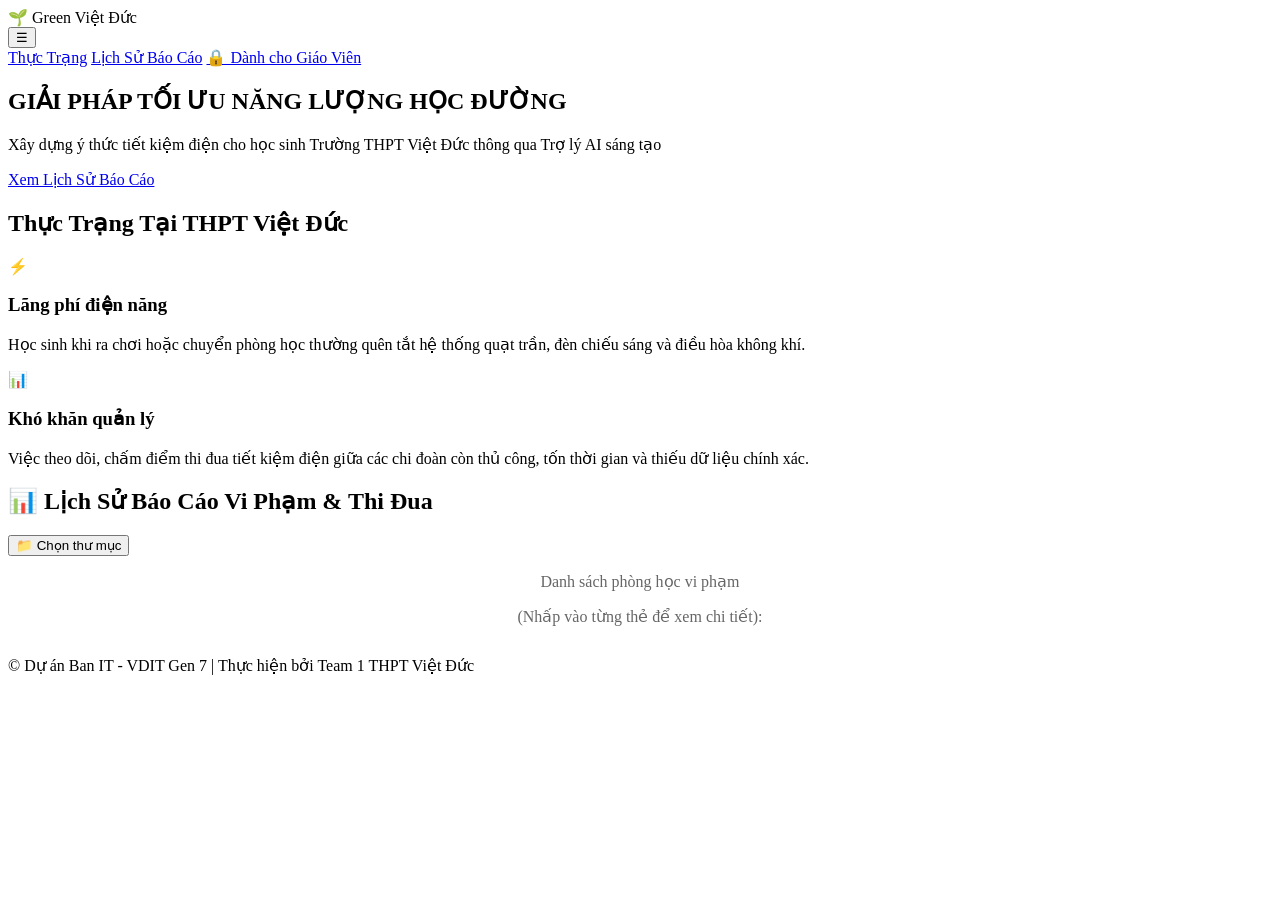
==== index.html @ 4e66d163 "Patch 2) Cái này là bản cũ dùng file system access API" ====
<!DOCTYPE html>
<html lang="vi">
<head>
    <meta charset="UTF-8">
    <meta name="viewport" content="width=device-width, initial-scale=1.0">
    <title>Tiết Kiệm Điện - THPT Việt Đức | Team 1</title>
    <link rel="stylesheet" href="style.css">
    <link rel="stylesheet" href="style_JSON_viewer.css">
    <link href="https://fonts.googleapis.com/css2?family=Roboto:wght@300;400;500;700&display=swap" rel="stylesheet">
</head>
<body>

    <!-- Thanh điều hướng Header -->
    <header>
        <div class="logo">🌱 Green Việt Đức</div>
        <button class="menu-toggle" id="menu-toggle" aria-label="Toggle Menu">☰</button>
        <nav id="nav-menu">
            <a href="#thuc-trang">Thực Trạng</a>
            <a href="#danh-sach-bao-cao">Lịch Sử Báo Cáo</a>
            <a href="admin.html" class="nav-admin-btn">🔒 Dành cho Giáo Viên</a>
        </nav>
    </header>

    <!-- Banner chính -->
    <section class="banner">
        <div class="banner-content">
            <h1>GIẢI PHÁP TỐI ƯU NĂNG LƯỢNG HỌC ĐƯỜNG</h1>
            <p>Xây dựng ý thức tiết kiệm điện cho học sinh Trường THPT Việt Đức thông qua Trợ lý AI sáng tạo</p>
            <a href="#danh-sach-bao-cao" class="btn-primary">Xem Lịch Sử Báo Cáo</a>
        </div>
    </section>

    <!-- Section Thực trạng -->
    <section id="thuc-trang" class="content-section">
        <h2 class="section-title">Thực Trạng Tại THPT Việt Đức</h2>
        <div class="cards-grid">
            <div class="card">
                <div class="card-icon">⚡</div>
                <h3>Lãng phí điện năng</h3>
                <p>Học sinh khi ra chơi hoặc chuyển phòng học thường quên tắt hệ thống quạt trần, đèn chiếu sáng và điều hòa không khí.</p>
            </div>
            <div class="card">
                <div class="card-icon">📊</div>
                <h3>Khó khăn quản lý</h3>
                <p>Việc theo dõi, chấm điểm thi đua tiết kiệm điện giữa các chi đoàn còn thủ công, tốn thời gian và thiếu dữ liệu chính xác.</p>
            </div>
        </div>
    </section>

    <!-- Section Lịch sử báo cáo cho Học sinh xem -->
    <section id="danh-sach-bao-cao" class="content-section">
        <h2 class="section-title">📊 Lịch Sử Báo Cáo Vi Phạm & Thi Đua</h2>
        <div class="wrapper">
            <div class="toolbar">
                <button id="chooseFolder" class="btn-primary">📁 Chọn thư mục</button>
            </div>
            <div class="layout">
                <main>
                    <p style="text-align: center; color: #666">Danh sách phòng học vi phạm</p>
                    <p style="text-align: center; color: #666; margin-bottom: 30px;">(Nhấp vào từng thẻ để xem chi tiết):</p>
                    
                    <div id="list-bao-cao-container" class="report-list">
                        <!-- Dữ liệu JS tự động hiển thị tại đây -->
                    </div>
                </main>
            </div>
        </div>
    </section>

    <!-- Footer -->
    <footer>
        <p>© Dự án Ban IT - VDIT Gen 7 | Thực hiện bởi Team 1 THPT Việt Đức</p>
    </footer>

    <!-- JavaScript Trang Học Sinh -->
    <script src="effect.js"></script>
    <script src="json_viewer.js"></script>
</body>
</html>
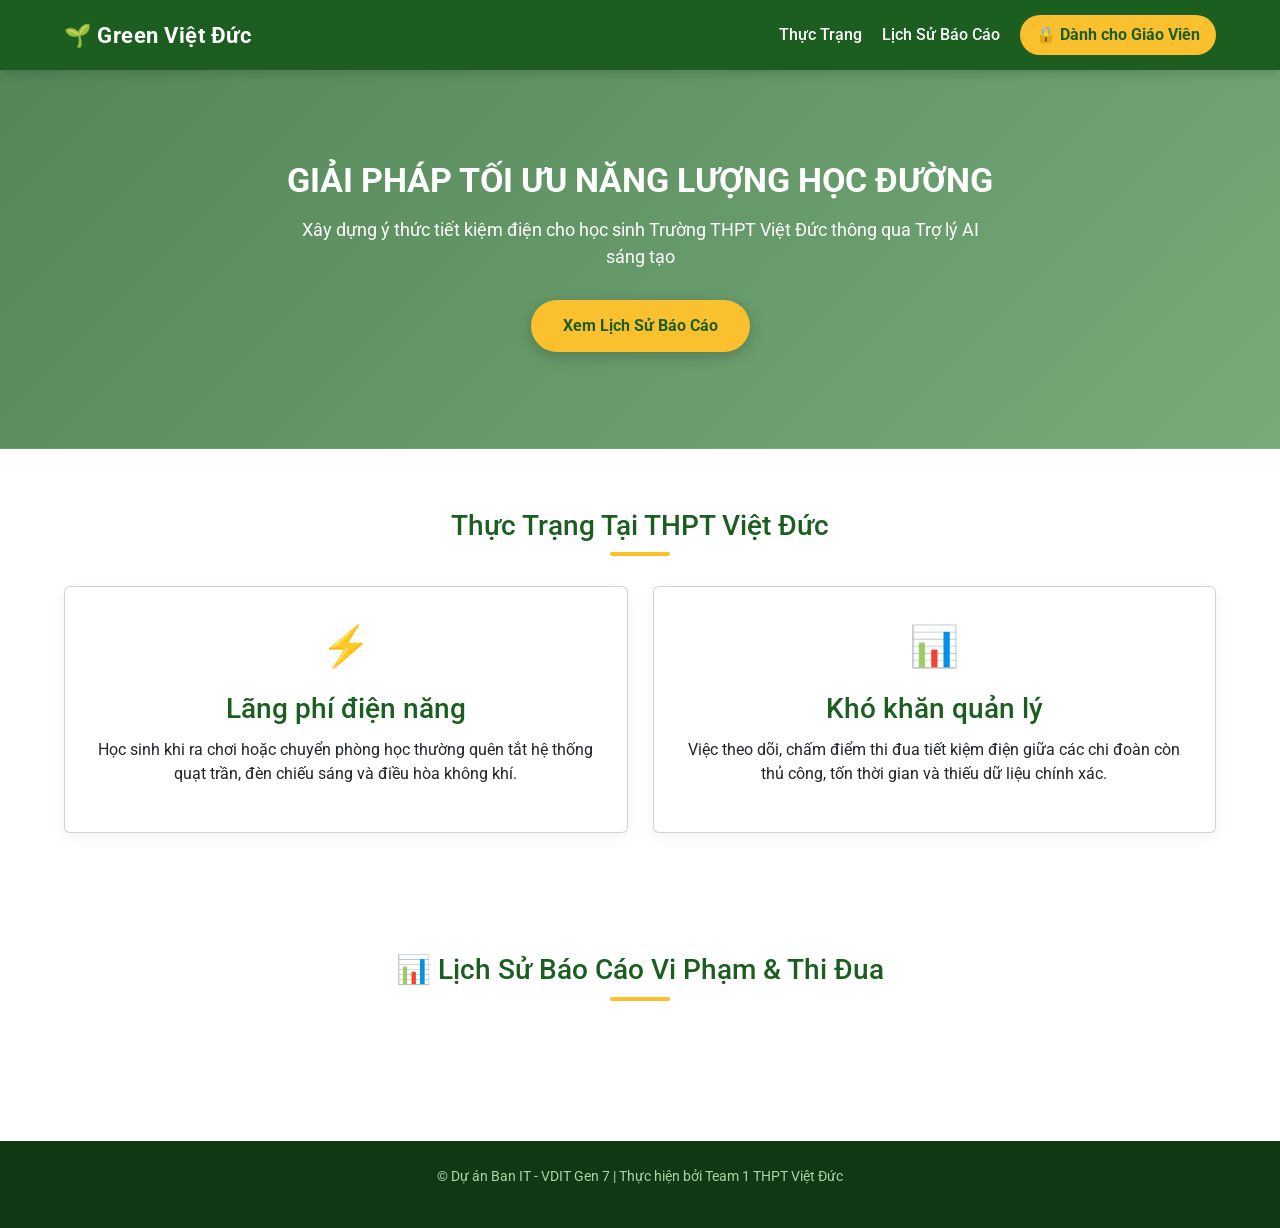
==== commit 32f17d33: "Merge 87da7416e37cefe9c36c4c7f399b7ba4f6d7a7ad into 88ea10db758548abc38ddcf4da087c3c24429eb4" ====
--- a/index.html
+++ b/index.html
@@ -1,79 +1,89 @@
-<!DOCTYPE html>
+<!doctype html>
 <html lang="vi">
-<head>
-    <meta charset="UTF-8">
-    <meta name="viewport" content="width=device-width, initial-scale=1.0">
+  <head>
+    <meta charset="UTF-8" />
+    <meta name="viewport" content="width=device-width, initial-scale=1.0" />
     <title>Tiết Kiệm Điện - THPT Việt Đức | Team 1</title>
-    <link rel="stylesheet" href="style.css">
-    <link rel="stylesheet" href="style_JSON_viewer.css">
-    <link href="https://fonts.googleapis.com/css2?family=Roboto:wght@300;400;500;700&display=swap" rel="stylesheet">
-</head>
-<body>
-
+    <link rel="stylesheet" href="style.css" />
+    <link rel="stylesheet" href="style_JSON_viewer.css" />
+    <link
+      href="https://fonts.googleapis.com/css2?family=Roboto:wght@300;400;500;700&display=swap"
+      rel="stylesheet"
+    />
+    <link
+      href="https://cdn.jsdelivr.net/npm/bootstrap@5.3.8/dist/css/bootstrap.min.css"
+      rel="stylesheet"
+      integrity="sha384-sRIl4kxILFvY47J16cr9ZwB07vP4J8+LH7qKQnuqkuIAvNWLzeN8tE5YBujZqJLB"
+      crossorigin="anonymous"
+    />
+  </head>
+  <body>
     <!-- Thanh điều hướng Header -->
     <header>
-        <div class="logo">🌱 Green Việt Đức</div>
-        <button class="menu-toggle" id="menu-toggle" aria-label="Toggle Menu">☰</button>
-        <nav id="nav-menu">
-            <a href="#thuc-trang">Thực Trạng</a>
-            <a href="#danh-sach-bao-cao">Lịch Sử Báo Cáo</a>
-            <a href="admin.html" class="nav-admin-btn">🔒 Dành cho Giáo Viên</a>
-        </nav>
+      <div class="logo">🌱 Green Việt Đức</div>
+      <button class="menu-toggle" id="menu-toggle" aria-label="Toggle Menu">
+        ☰
+      </button>
+      <nav id="nav-menu">
+        <a href="#thuc-trang">Thực Trạng</a>
+        <a href="#danh-sach-bao-cao">Lịch Sử Báo Cáo</a>
+        <a href="admin.html" class="nav-admin-btn">🔒 Dành cho Giáo Viên</a>
+      </nav>
     </header>
 
     <!-- Banner chính -->
     <section class="banner">
-        <div class="banner-content">
-            <h1>GIẢI PHÁP TỐI ƯU NĂNG LƯỢNG HỌC ĐƯỜNG</h1>
-            <p>Xây dựng ý thức tiết kiệm điện cho học sinh Trường THPT Việt Đức thông qua Trợ lý AI sáng tạo</p>
-            <a href="#danh-sach-bao-cao" class="btn-primary">Xem Lịch Sử Báo Cáo</a>
-        </div>
+      <div class="banner-content">
+        <h1>GIẢI PHÁP TỐI ƯU NĂNG LƯỢNG HỌC ĐƯỜNG</h1>
+        <p>
+          Xây dựng ý thức tiết kiệm điện cho học sinh Trường THPT Việt Đức thông
+          qua Trợ lý AI sáng tạo
+        </p>
+        <a href="#danh-sach-bao-cao" class="btn-primary">Xem Lịch Sử Báo Cáo</a>
+      </div>
     </section>
 
     <!-- Section Thực trạng -->
     <section id="thuc-trang" class="content-section">
-        <h2 class="section-title">Thực Trạng Tại THPT Việt Đức</h2>
-        <div class="cards-grid">
-            <div class="card">
-                <div class="card-icon">⚡</div>
-                <h3>Lãng phí điện năng</h3>
-                <p>Học sinh khi ra chơi hoặc chuyển phòng học thường quên tắt hệ thống quạt trần, đèn chiếu sáng và điều hòa không khí.</p>
-            </div>
-            <div class="card">
-                <div class="card-icon">📊</div>
-                <h3>Khó khăn quản lý</h3>
-                <p>Việc theo dõi, chấm điểm thi đua tiết kiệm điện giữa các chi đoàn còn thủ công, tốn thời gian và thiếu dữ liệu chính xác.</p>
-            </div>
+      <h2 class="section-title">Thực Trạng Tại THPT Việt Đức</h2>
+      <div class="cards-grid">
+        <div class="card">
+          <div class="card-icon">⚡</div>
+          <h3>Lãng phí điện năng</h3>
+          <p>
+            Học sinh khi ra chơi hoặc chuyển phòng học thường quên tắt hệ thống
+            quạt trần, đèn chiếu sáng và điều hòa không khí.
+          </p>
         </div>
+        <div class="card">
+          <div class="card-icon">📊</div>
+          <h3>Khó khăn quản lý</h3>
+          <p>
+            Việc theo dõi, chấm điểm thi đua tiết kiệm điện giữa các chi đoàn
+            còn thủ công, tốn thời gian và thiếu dữ liệu chính xác.
+          </p>
+        </div>
+      </div>
     </section>
 
     <!-- Section Lịch sử báo cáo cho Học sinh xem -->
     <section id="danh-sach-bao-cao" class="content-section">
-        <h2 class="section-title">📊 Lịch Sử Báo Cáo Vi Phạm & Thi Đua</h2>
-        <div class="wrapper">
-            <div class="toolbar">
-                <button id="chooseFolder" class="btn-primary">📁 Chọn thư mục</button>
-            </div>
-            <div class="layout">
-                <main>
-                    <p style="text-align: center; color: #666">Danh sách phòng học vi phạm</p>
-                    <p style="text-align: center; color: #666; margin-bottom: 30px;">(Nhấp vào từng thẻ để xem chi tiết):</p>
-                    
-                    <div id="list-bao-cao-container" class="report-list">
-                        <!-- Dữ liệu JS tự động hiển thị tại đây -->
-                    </div>
-                </main>
-            </div>
-        </div>
+      <h2 class="section-title">📊 Lịch Sử Báo Cáo Vi Phạm & Thi Đua</h2>
+      <div id="reportList" class="row g-3 mt-3"></div>
     </section>
 
     <!-- Footer -->
     <footer>
-        <p>© Dự án Ban IT - VDIT Gen 7 | Thực hiện bởi Team 1 THPT Việt Đức</p>
+      <p>© Dự án Ban IT - VDIT Gen 7 | Thực hiện bởi Team 1 THPT Việt Đức</p>
     </footer>
 
     <!-- JavaScript Trang Học Sinh -->
+    <script
+      src="https://cdn.jsdelivr.net/npm/bootstrap@5.3.8/dist/js/bootstrap.bundle.min.js"
+      integrity="sha384-FKyoEForCGlyvwx9Hj09JcYn3nv7wiPVlz7YYwJrWVcXK/BmnVDxM+D2scQbITxI"
+      crossorigin="anonymous"
+    ></script>
     <script src="effect.js"></script>
     <script src="json_viewer.js"></script>
-</body>
-</html>+  </body>
+</html>
--- a/style.css
+++ b/style.css
@@ -0,0 +1,520 @@
+/* --- TỔNG QUAN VÀ RESET STYLES --- */
+* {
+    margin: 0;
+    padding: 0;
+    box-sizing: border-box;
+    font-family: 'Roboto', sans-serif;
+}
+
+body {
+    background-color: #f4f7f6;
+    color: #333;
+    line-height: 1.6;
+}
+
+/* --- HEADER & NAVIGATION --- */
+header {
+    background: #1b5e20;
+    color: white;
+    padding: 15px 5%;
+    display: flex;
+    justify-content: space-between;
+    align-items: center;
+    position: sticky;
+    top: 0;
+    z-index: 1000;
+    box-shadow: 0 4px 10px rgba(0, 0, 0, 0.15);
+}
+
+.logo {
+    font-size: 22px;
+    font-weight: 700;
+    letter-spacing: 0.5px;
+}
+
+nav {
+    display: flex;
+    align-items: center;
+    gap: 20px;
+}
+
+nav a {
+    color: white;
+    text-decoration: none;
+    font-weight: 500;
+    transition: color 0.3s;
+}
+
+nav a:hover {
+    color: #a5d6a7;
+}
+
+.nav-admin-btn {
+    background: #fbc02d;
+    color: #1b5e20 !important;
+    padding: 8px 16px;
+    border-radius: 20px;
+    font-weight: bold !important;
+    transition: transform 0.2s, background 0.2s !important;
+}
+
+.nav-admin-btn:hover {
+    background: #fdd835 !important;
+    transform: scale(1.05);
+}
+
+.menu-toggle {
+    display: none;
+    background: none;
+    border: none;
+    color: white;
+    font-size: 26px;
+    cursor: pointer;
+}
+
+/* --- BANNER CHÍNH --- */
+.banner {
+    background: linear-gradient(135deg, rgba(27, 94, 32, 0.75), rgba(46, 125, 50, 0.65)), url('https://images.unsplash.com/photo-1497435334941-8c899ee9e8e9?auto=format&fit=crop&w=1200&q=80');
+    background-size: cover;
+    background-position: center;
+    color: white;
+    text-align: center;
+    padding: 90px 20px;
+}
+
+.banner h1 {
+    font-size: 34px;
+    margin-bottom: 15px;
+    font-weight: 700;
+}
+
+.banner p {
+    font-size: 18px;
+    max-width: 700px;
+    margin: 0 auto 30px auto;
+    opacity: 0.95;
+}
+
+.btn-primary {
+    display: inline-block;
+    background: #fbc02d;
+    color: #1b5e20;
+    padding: 14px 32px;
+    font-size: 16px;
+    font-weight: 700;
+    border-radius: 30px;
+    text-decoration: none;
+    box-shadow: 0 4px 15px rgba(0, 0, 0, 0.2);
+    transition: all 0.3s;
+}
+
+.btn-primary:hover {
+    background: #fff;
+    transform: translateY(-3px);
+}
+
+/* --- CONTENT SECTIONS --- */
+.content-section {
+    padding: 60px 5%;
+    margin: 0 auto;
+}
+
+.content-section-big {
+    padding: 60px 5%;
+    margin: 0 auto;
+}
+
+.section-title {
+    text-align: center;
+    font-size: 28px;
+    color: #1b5e20;
+    margin-bottom: 30px;
+    position: relative;
+}
+
+.section-title::after {
+    content: '';
+    display: block;
+    width: 60px;
+    height: 4px;
+    background: #fbc02d;
+    margin: 10px auto 0 auto;
+    border-radius: 2px;
+}
+
+/* --- CARDS GRID --- */
+.cards-grid {
+    display: grid;
+    grid-template-columns: repeat(auto-fit, minmax(280px, 1fr));
+    gap: 25px;
+}
+
+.card {
+    background: white;
+    padding: 30px;
+    border-radius: 12px;
+    box-shadow: 0 5px 15px rgba(0, 0, 0, 0.05);
+    text-align: center;
+    border-top: 4px solid #2e7d32;
+    transition: transform 0.3s;
+}
+
+.card:hover {
+    transform: translateY(-5px);
+}
+
+.card-icon {
+    font-size: 40px;
+    margin-bottom: 15px;
+}
+
+.card h3 {
+    margin-bottom: 12px;
+    color: #1b5e20;
+}
+
+/* --- REPORT CARDS (ACCORDION TẠI TRANG HỌC SINH) --- */
+.report-list {
+    max-width: 750px;
+    margin: 0 auto;
+}
+
+.report-card {
+    background: white;
+    border: 1px solid #e0e0e0;
+    border-radius: 10px;
+    margin-bottom: 15px;
+    overflow: hidden;
+    box-shadow: 0 2px 8px rgba(0,0,0,0.04);
+}
+
+.report-header {
+    padding: 18px 20px;
+    display: flex;
+    justify-content: space-between;
+    align-items: center;
+    cursor: pointer;
+    background: #fff;
+    transition: background 0.2s;
+}
+
+.report-header:hover {
+    background: #f1f8e9;
+}
+
+.report-time {
+    display: inline-block;
+    margin-left: 12px;
+    font-size: 13px;
+    color: #777;
+    font-weight: normal;
+}
+
+.btn-arrow {
+    background: none;
+    border: none;
+    font-size: 16px;
+    color: #5c5c5c;
+    cursor: pointer;
+}
+
+.report-detail {
+    display: none;
+    padding: 18px 20px;
+    border-top: 1px solid #eee;
+    background: #fafafa;
+}
+
+.detail-content p {
+    margin: 8px 0;
+}
+
+.badge-red {
+    color: #d32f2f;
+    font-weight: bold;
+}
+
+.badge-green {
+    color: #2e7d32;
+    font-weight: bold;
+}
+
+.empty-msg {
+    text-align: center;
+    color: #888;
+    font-style: italic;
+}
+
+/* --- TRANG ADMIN (GIÁO VIÊN) --- */
+.admin-card {
+    background: white;
+    padding: 35px;
+    border-radius: 12px;
+    box-shadow: 0 4px 15px rgba(0, 0, 0, 0.08);
+    max-width: 750px;
+    margin: 0 auto;
+}
+
+.admin-desc {
+    margin-bottom: 20px;
+    color: #666;
+}
+
+/* BLOCK PARTYROCK ADMIN */
+.partyrock-box {
+    background: #e8f5e9;
+    border: 2px dashed #2e7d32;
+    border-radius: 12px;
+    padding: 20px;
+    margin-bottom: 20px;
+    text-align: center;
+}
+
+.partyrock-header {
+    display: flex;
+    align-items: center;
+    justify-content: center;
+    gap: 12px;
+    margin-bottom: 15px;
+}
+
+.partyrock-icon {
+    font-size: 36px;
+}
+
+.btn-partyrock-admin {
+    background: linear-gradient(135deg, #2e7d32, #1b5e20);
+    color: white;
+    padding: 12px 28px;
+    font-size: 15px;
+    font-weight: bold;
+    border: none;
+    border-radius: 25px;
+    cursor: pointer;
+    box-shadow: 0 4px 10px rgba(46, 125, 50, 0.3);
+    transition: all 0.3s;
+}
+
+.btn-partyrock-admin:hover {
+    transform: translateY(-2px);
+    box-shadow: 0 6px 15px rgba(46, 125, 50, 0.5);
+    background: linear-gradient(135deg, #1b5e20, #0d3b10);
+}
+
+/* TAB VÀ FORM NHẬP BÁO CÁO */
+.tab-buttons {
+    display: flex;
+    gap: 10px;
+    margin-bottom: 20px;
+}
+
+.tab-btn {
+    flex: 1;
+    padding: 12px;
+    border: 1px solid #2e7d32;
+    background: #f4f7f6;
+    color: #1b5e20;
+    font-weight: bold;
+    border-radius: 8px;
+    cursor: pointer;
+    transition: all 0.3s;
+}
+
+.tab-btn.active {
+    background: #1b5e20;
+    color: white;
+}
+
+.tab-content {
+    display: none;
+}
+
+.tab-content.active {
+    display: block;
+}
+
+.form-label {
+    display: block;
+    font-weight: bold;
+    margin-bottom: 6px;
+    color: #2e7d32;
+    font-size: 14px;
+}
+
+.form-grid {
+    display: grid;
+    grid-template-columns: repeat(auto-fit, minmax(200px, 1fr));
+    gap: 15px;
+}
+
+.form-group input, .form-group textarea, #json-input {
+    width: 100%;
+    padding: 12px;
+    border: 1px solid #ccc;
+    border-radius: 8px;
+    font-size: 14px;
+    box-sizing: border-box;
+}
+
+#json-input {
+    font-family: monospace;
+}
+
+.btn-primary-action {
+    width: 100%;
+    margin-top: 15px;
+    background: #2e7d32;
+    color: white;
+    border: none;
+    padding: 14px;
+    font-size: 16px;
+    font-weight: bold;
+    border-radius: 8px;
+    cursor: pointer;
+    transition: background 0.3s;
+}
+
+.btn-primary-action:hover {
+    background: #1b5e20;
+}
+
+.btn-danger {
+    width: 100%;
+    margin-top: 10px;
+    background: #c62828;
+    color: white;
+    border: none;
+    padding: 12px;
+    border-radius: 8px;
+    cursor: pointer;
+    font-weight: 500;
+    transition: background 0.2s;
+}
+
+.btn-danger:hover {
+    background: #b71c1c;
+}
+
+.divider {
+    border: 0;
+    height: 1px;
+    background: #eee;
+    margin: 25px 0;
+}
+
+/* --- FOOTER --- */
+footer {
+    background: #113814;
+    color: #a5d6a7;
+    text-align: center;
+    padding: 25px 20px;
+    margin-top: 50px;
+    font-size: 14px;
+}
+
+/* --- RESPONSIVE MOBILE --- */
+@media screen and (max-width: 768px) {
+    .menu-toggle {
+        display: block;
+    }
+
+    nav {
+        display: none;
+        flex-direction: column;
+        width: 100%;
+        position: absolute;
+        top: 60px;
+        left: 0;
+        background: #1b5e20;
+        padding: 15px 0;
+        box-shadow: 0 4px 8px rgba(0,0,0,0.2);
+    }
+
+    nav.active {
+        display: flex;
+    }
+
+    nav a {
+        padding: 10px;
+        width: 100%;
+        text-align: center;
+    }
+}
+/* =========================================================
+   HIỆU ỨNG CHUYỂN ĐỘNG (MODERN LANDING PAGE VIBE ANIMATIONS)
+   ========================================================= */
+
+/* 1. Hiệu ứng xuất hiện khi cuộn trang (Scroll Reveal) */
+.reveal {
+    opacity: 0;
+    transform: translateY(40px);
+    transition: opacity 0.8s ease-out, transform 0.8s cubic-bezier(0.16, 1, 0.3, 1);
+}
+
+.reveal.active {
+    opacity: 1;
+    transform: translateY(0);
+}
+
+/* 2. Hiệu ứng Hero Banner xuất hiện êm ái khi mới vào trang */
+.banner-content h1 {
+    animation: fadeInUp 0.9s cubic-bezier(0.16, 1, 0.3, 1) forwards;
+}
+
+.banner-content p {
+    animation: fadeInUp 0.9s cubic-bezier(0.16, 1, 0.3, 1) 0.2s forwards;
+    opacity: 0;
+}
+
+.banner-content .btn-primary {
+    animation: fadeInUp 0.9s cubic-bezier(0.16, 1, 0.3, 1) 0.4s forwards;
+    opacity: 0;
+}
+
+@keyframes fadeInUp {
+    from {
+        opacity: 0;
+        transform: translateY(30px);
+    }
+    to {
+        opacity: 1;
+        transform: translateY(0);
+    }
+}
+
+/* 3. Nút bấm hiệu ứng Glow & Lift (Mượt như Landing Page Premium) */
+.btn-primary, .btn-partyrock-admin {
+    position: relative;
+    overflow: hidden;
+    transition: all 0.3s cubic-bezier(0.16, 1, 0.3, 1) !important;
+}
+
+.btn-primary:hover, .btn-partyrock-admin:hover {
+    transform: translateY(-3px) scale(1.02) !important;
+    box-shadow: 0 10px 25px rgba(46, 125, 50, 0.4) !important;
+}
+
+/* 4. Thẻ nội dung (Card) hiệu ứng nâng khối & phát sáng viền nhẹ */
+.card, .report-card, .partyrock-box {
+    transition: transform 0.4s cubic-bezier(0.16, 1, 0.3, 1), box-shadow 0.4s ease, border-color 0.4s ease !important;
+}
+
+.card:hover, .report-card:hover {
+    transform: translateY(-6px);
+    box-shadow: 0 12px 30px rgba(0, 0, 0, 0.08) !important;
+}
+
+/* 5. Chuyển động icon nhịp đập nhẹ */
+.card-icon, .partyrock-icon {
+    display: inline-block;
+    transition: transform 0.3s ease;
+}
+
+.card:hover .card-icon, .partyrock-box:hover .partyrock-icon {
+    transform: scale(1.15) rotate(5deg);
+}
+
+/* 6. Hiệu ứng mở thẻ báo cáo (Accordion Dropdown) mượt mà */
+.report-detail {
+    transition: all 0.4s cubic-bezier(0.16, 1, 0.3, 1);
+}
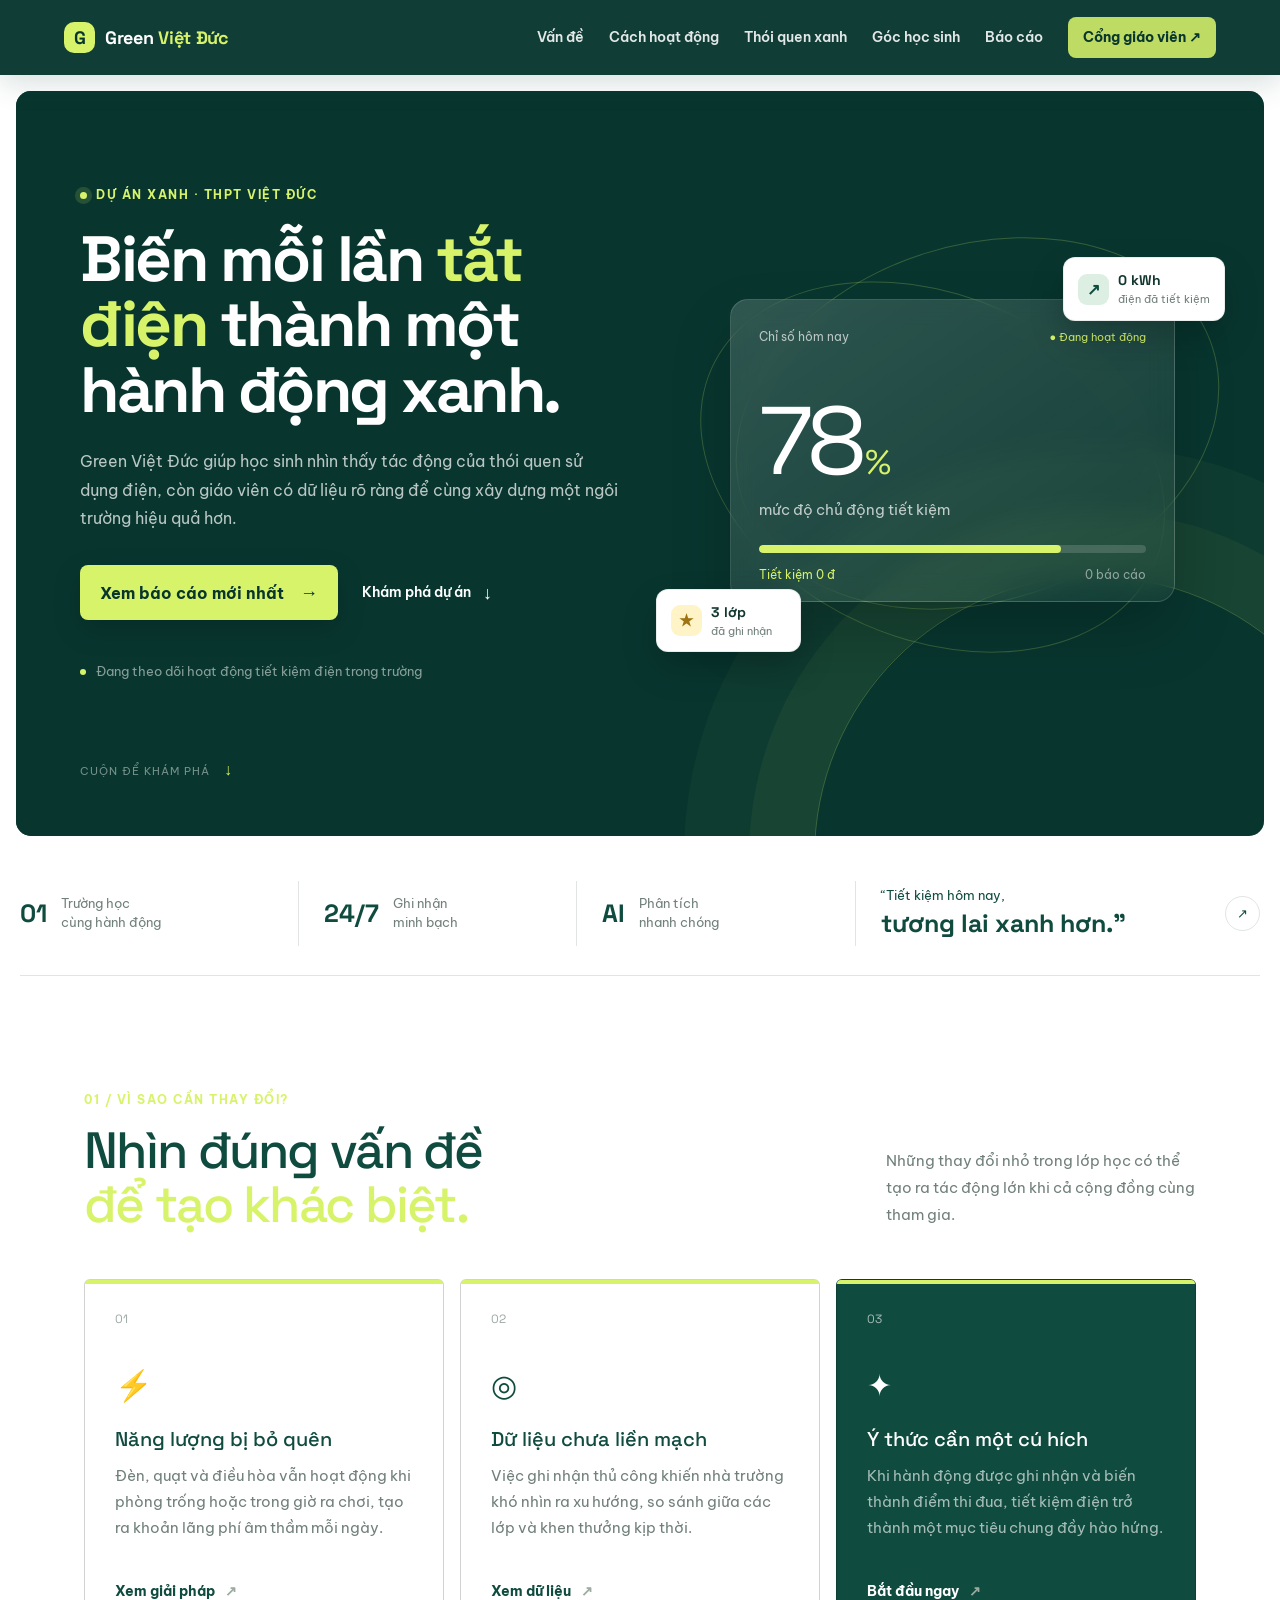
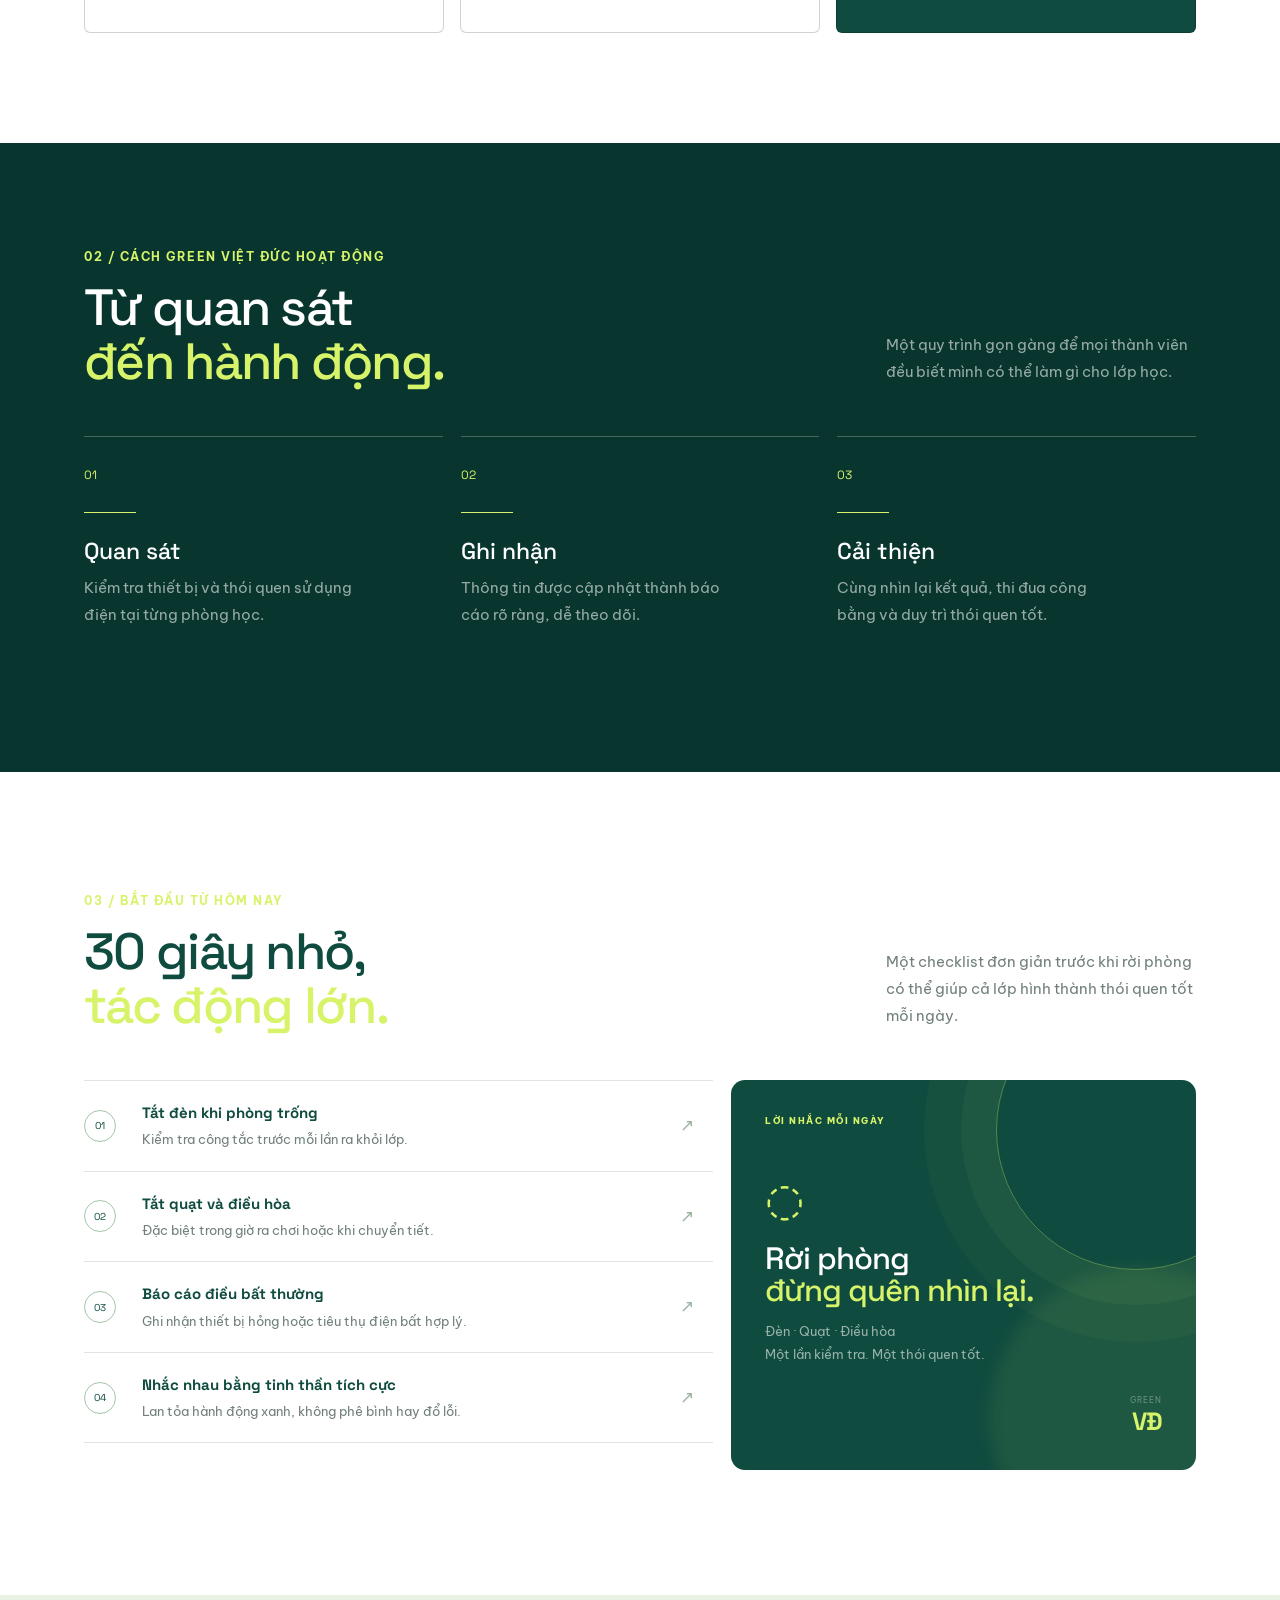
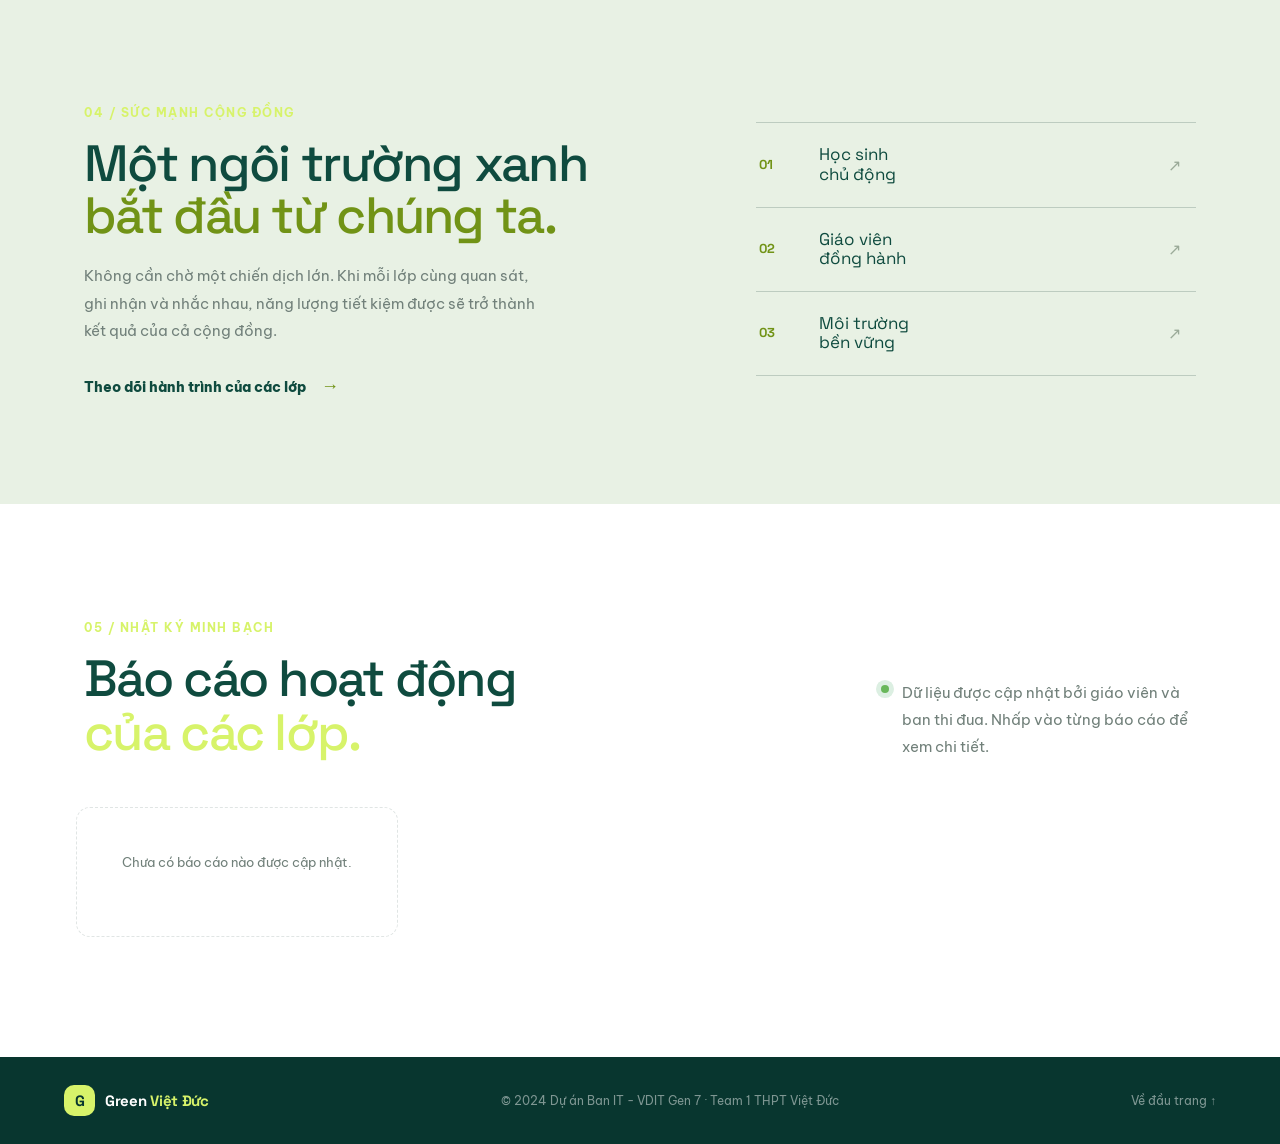
==== commit e8493845: "Sửa UI" ====
--- a/index.html
+++ b/index.html
@@ -5,9 +5,8 @@
     <meta name="viewport" content="width=device-width, initial-scale=1.0" />
     <title>Tiết Kiệm Điện - THPT Việt Đức | Team 1</title>
     <link rel="stylesheet" href="style.css" />
-    <link rel="stylesheet" href="style_JSON_viewer.css" />
     <link
-      href="https://fonts.googleapis.com/css2?family=Roboto:wght@300;400;500;700&display=swap"
+      href="https://fonts.googleapis.com/css2?family=Be+Vietnam+Pro:wght@400;500;600;700;800&family=Space+Grotesk:wght@500;600;700&display=swap"
       rel="stylesheet"
     />
     <link
@@ -18,63 +17,141 @@
     />
   </head>
   <body>
-    <!-- Thanh điều hướng Header -->
     <header>
-      <div class="logo">🌱 Green Việt Đức</div>
+      <a class="logo" href="#top" aria-label="Green Việt Đức - Trang chủ">
+        <span class="logo-mark">G</span>
+        <span>Green <strong>Việt Đức</strong></span>
+      </a>
       <button class="menu-toggle" id="menu-toggle" aria-label="Toggle Menu">
         ☰
       </button>
       <nav id="nav-menu">
-        <a href="#thuc-trang">Thực Trạng</a>
-        <a href="#danh-sach-bao-cao">Lịch Sử Báo Cáo</a>
-        <a href="admin.html" class="nav-admin-btn">🔒 Dành cho Giáo Viên</a>
+        <a href="#thuc-trang">Vấn đề</a>
+        <a href="#quy-trinh">Cách hoạt động</a>
+        <a href="#thoi-quen">Thói quen xanh</a>
+        <a href="student.html">Góc học sinh</a>
+        <a href="#danh-sach-bao-cao">Báo cáo</a>
+        <a href="admin.html" class="nav-admin-btn">Cổng giáo viên <span>↗</span></a>
       </nav>
     </header>
 
-    <!-- Banner chính -->
-    <section class="banner">
-      <div class="banner-content">
-        <h1>GIẢI PHÁP TỐI ƯU NĂNG LƯỢNG HỌC ĐƯỜNG</h1>
-        <p>
-          Xây dựng ý thức tiết kiệm điện cho học sinh Trường THPT Việt Đức thông
-          qua Trợ lý AI sáng tạo
-        </p>
-        <a href="#danh-sach-bao-cao" class="btn-primary">Xem Lịch Sử Báo Cáo</a>
-      </div>
-    </section>
+    <main id="top">
+      <section class="banner">
+        <div class="hero-grid">
+          <div class="banner-content">
+            <div class="eyebrow"><span></span> Dự án xanh · THPT Việt Đức</div>
+            <h1>Biến mỗi lần <em>tắt điện</em> thành một hành động xanh.</h1>
+            <p>
+              Green Việt Đức giúp học sinh nhìn thấy tác động của thói quen sử dụng điện,
+              còn giáo viên có dữ liệu rõ ràng để cùng xây dựng một ngôi trường hiệu quả hơn.
+            </p>
+            <div class="hero-actions">
+              <a href="#danh-sach-bao-cao" class="btn-primary">Xem báo cáo mới nhất <span>→</span></a>
+              <a href="#quy-trinh" class="btn-secondary">Khám phá dự án <span>↓</span></a>
+            </div>
+            <div class="hero-note"><span class="live-dot"></span> Đang theo dõi hoạt động tiết kiệm điện trong trường</div>
+          </div>
 
-    <!-- Section Thực trạng -->
-    <section id="thuc-trang" class="content-section">
-      <h2 class="section-title">Thực Trạng Tại THPT Việt Đức</h2>
-      <div class="cards-grid">
-        <div class="card">
-          <div class="card-icon">⚡</div>
-          <h3>Lãng phí điện năng</h3>
-          <p>
-            Học sinh khi ra chơi hoặc chuyển phòng học thường quên tắt hệ thống
-            quạt trần, đèn chiếu sáng và điều hòa không khí.
-          </p>
+          <div class="hero-visual" aria-label="Tổng quan hoạt động tiết kiệm điện">
+            <div class="visual-orbit orbit-one"></div>
+            <div class="visual-orbit orbit-two"></div>
+            <div class="energy-panel">
+              <div class="panel-topline"><span>Chỉ số hôm nay</span><span class="status-pill">● Đang hoạt động</span></div>
+              <div class="energy-number">78<span>%</span></div>
+              <div class="energy-label">mức độ chủ động tiết kiệm</div>
+              <div class="meter"><span></span></div>
+              <div class="panel-bottomline"><span id="energy-saved-vnd">Tiết kiệm 7.125 đ</span><span id="energy-report-count">Tuần 04</span></div>
+            </div>
+            <div class="floating-chip chip-save"><span>↗</span><strong id="energy-saved-kwh">2,38 kWh</strong><small>điện đã tiết kiệm</small></div>
+            <div class="floating-chip chip-class"><span>★</span><strong>3 lớp</strong><small>đã ghi nhận</small></div>
+          </div>
         </div>
-        <div class="card">
-          <div class="card-icon">📊</div>
-          <h3>Khó khăn quản lý</h3>
-          <p>
-            Việc theo dõi, chấm điểm thi đua tiết kiệm điện giữa các chi đoàn
-            còn thủ công, tốn thời gian và thiếu dữ liệu chính xác.
-          </p>
+        <div class="hero-scroll">Cuộn để khám phá <span>↓</span></div>
+      </section>
+
+      <section class="impact-strip" aria-label="Tổng quan dự án">
+        <div class="impact-item"><strong>01</strong><span>Trường học<br />cùng hành động</span></div>
+        <div class="impact-item"><strong>24/7</strong><span>Ghi nhận<br />minh bạch</span></div>
+        <div class="impact-item"><strong>AI</strong><span>Phân tích<br />nhanh chóng</span></div>
+        <div class="impact-item impact-quote"><span>“Tiết kiệm hôm nay,<br /><strong>tương lai xanh hơn.”</strong></span><i>↗</i></div>
+      </section>
+
+      <section id="thuc-trang" class="content-section story-section">
+        <div class="section-heading reveal">
+          <div><span class="section-kicker">01 / Vì sao cần thay đổi?</span><h2>Nhìn đúng vấn đề<br /><em>để tạo khác biệt.</em></h2></div>
+          <p>Những thay đổi nhỏ trong lớp học có thể tạo ra tác động lớn khi cả cộng đồng cùng tham gia.</p>
         </div>
-      </div>
-    </section>
+        <div class="cards-grid issue-grid">
+          <article class="card issue-card reveal"><div class="card-index">01</div><div class="card-icon">⚡</div><h3>Năng lượng bị bỏ quên</h3><p>Đèn, quạt và điều hòa vẫn hoạt động khi phòng trống hoặc trong giờ ra chơi, tạo ra khoản lãng phí âm thầm mỗi ngày.</p><a href="#quy-trinh" class="text-link">Xem giải pháp <span>↗</span></a></article>
+          <article class="card issue-card reveal"><div class="card-index">02</div><div class="card-icon">◎</div><h3>Dữ liệu chưa liền mạch</h3><p>Việc ghi nhận thủ công khiến nhà trường khó nhìn ra xu hướng, so sánh giữa các lớp và khen thưởng kịp thời.</p><a href="#danh-sach-bao-cao" class="text-link">Xem dữ liệu <span>↗</span></a></article>
+          <article class="card issue-card issue-card-dark reveal"><div class="card-index">03</div><div class="card-icon">✦</div><h3>Ý thức cần một cú hích</h3><p>Khi hành động được ghi nhận và biến thành điểm thi đua, tiết kiệm điện trở thành một mục tiêu chung đầy hào hứng.</p><a href="#quy-trinh" class="text-link">Bắt đầu ngay <span>↗</span></a></article>
+        </div>
+      </section>
 
-    <!-- Section Lịch sử báo cáo cho Học sinh xem -->
-    <section id="danh-sach-bao-cao" class="content-section">
-      <h2 class="section-title">📊 Lịch Sử Báo Cáo Vi Phạm & Thi Đua</h2>
-      <div id="reportList" class="row g-3 mt-3"></div>
-    </section>
+      <section id="quy-trinh" class="process-section">
+        <div class="content-section process-inner">
+          <div class="section-heading light-heading reveal">
+            <div><span class="section-kicker">02 / Cách Green Việt Đức hoạt động</span><h2>Từ quan sát<br /><em>đến hành động.</em></h2></div>
+            <p>Một quy trình gọn gàng để mọi thành viên đều biết mình có thể làm gì cho lớp học.</p>
+          </div>
+          <div class="process-grid">
+            <div class="process-step reveal"><span>01</span><div class="step-line"></div><h3>Quan sát</h3><p>Kiểm tra thiết bị và thói quen sử dụng điện tại từng phòng học.</p></div>
+            <div class="process-step reveal"><span>02</span><div class="step-line"></div><h3>Ghi nhận</h3><p>Thông tin được cập nhật thành báo cáo rõ ràng, dễ theo dõi.</p></div>
+            <div class="process-step reveal"><span>03</span><div class="step-line"></div><h3>Cải thiện</h3><p>Cùng nhìn lại kết quả, thi đua công bằng và duy trì thói quen tốt.</p></div>
+          </div>
+        </div>
+      </section>
 
-    <!-- Footer -->
+      <section id="thoi-quen" class="habits-section content-section">
+        <div class="section-heading reveal">
+          <div><span class="section-kicker">03 / Bắt đầu từ hôm nay</span><h2>30 giây nhỏ,<br /><em>tác động lớn.</em></h2></div>
+          <p>Một checklist đơn giản trước khi rời phòng có thể giúp cả lớp hình thành thói quen tốt mỗi ngày.</p>
+        </div>
+        <div class="habits-layout">
+          <div class="habit-list reveal">
+            <div class="habit-item"><span class="habit-check">01</span><div><strong>Tắt đèn khi phòng trống</strong><p>Kiểm tra công tắc trước mỗi lần ra khỏi lớp.</p></div><span class="habit-arrow">↗</span></div>
+            <div class="habit-item"><span class="habit-check">02</span><div><strong>Tắt quạt và điều hòa</strong><p>Đặc biệt trong giờ ra chơi hoặc khi chuyển tiết.</p></div><span class="habit-arrow">↗</span></div>
+            <div class="habit-item"><span class="habit-check">03</span><div><strong>Báo cáo điều bất thường</strong><p>Ghi nhận thiết bị hỏng hoặc tiêu thụ điện bất hợp lý.</p></div><span class="habit-arrow">↗</span></div>
+            <div class="habit-item"><span class="habit-check">04</span><div><strong>Nhắc nhau bằng tinh thần tích cực</strong><p>Lan tỏa hành động xanh, không phê bình hay đổ lỗi.</p></div><span class="habit-arrow">↗</span></div>
+          </div>
+          <div class="habit-poster reveal">
+            <div class="poster-glow"></div>
+            <span class="poster-label">LỜI NHẮC MỖI NGÀY</span>
+            <div class="poster-icon">◌</div>
+            <h3>Rời phòng<br /><em>đừng quên nhìn lại.</em></h3>
+            <p>Đèn · Quạt · Điều hòa<br />Một lần kiểm tra. Một thói quen tốt.</p>
+            <div class="poster-stamp">GREEN<br /><strong>VĐ</strong></div>
+          </div>
+        </div>
+      </section>
+
+      <section class="community-section">
+        <div class="community-inner content-section">
+          <div class="community-copy reveal">
+            <span class="section-kicker">04 / Sức mạnh cộng đồng</span>
+            <h2>Một ngôi trường xanh<br /><em>bắt đầu từ chúng ta.</em></h2>
+            <p>Không cần chờ một chiến dịch lớn. Khi mỗi lớp cùng quan sát, ghi nhận và nhắc nhau, năng lượng tiết kiệm được sẽ trở thành kết quả của cả cộng đồng.</p>
+            <a href="#danh-sach-bao-cao" class="community-link">Theo dõi hành trình của các lớp <span>→</span></a>
+          </div>
+          <div class="community-metrics reveal">
+            <div class="metric-row"><strong>01</strong><span>Học sinh<br />chủ động</span><b>↗</b></div>
+            <div class="metric-row"><strong>02</strong><span>Giáo viên<br />đồng hành</span><b>↗</b></div>
+            <div class="metric-row"><strong>03</strong><span>Môi trường<br />bền vững</span><b>↗</b></div>
+          </div>
+        </div>
+      </section>
+
+      <section id="danh-sach-bao-cao" class="content-section report-section">
+        <div class="report-heading section-heading reveal">
+          <div><span class="section-kicker">05 / Nhật ký minh bạch</span><h2>Báo cáo hoạt động<br /><em>của các lớp.</em></h2></div>
+          <div class="report-intro"><span class="report-live"></span><p>Dữ liệu được cập nhật bởi giáo viên và ban thi đua. Nhấp vào từng báo cáo để xem chi tiết.</p></div>
+        </div>
+        <div id="reportList" class="row g-3 mt-3 report-list-wrap"></div>
+      </section>
+    </main>
+
     <footer>
-      <p>© Dự án Ban IT - VDIT Gen 7 | Thực hiện bởi Team 1 THPT Việt Đức</p>
+      <div class="footer-inner"><div class="logo footer-logo"><span class="logo-mark">G</span><span>Green <strong>Việt Đức</strong></span></div><p>© 2024 Dự án Ban IT - VDIT Gen 7 · Team 1 THPT Việt Đức</p><a href="#top">Về đầu trang ↑</a></div>
     </footer>
 
     <!-- JavaScript Trang Học Sinh -->
--- a/style.css
+++ b/style.css
@@ -3,7 +3,7 @@
     margin: 0;
     padding: 0;
     box-sizing: border-box;
-    font-family: 'Roboto', sans-serif;
+    /* font-family: 'Roboto', sans-serif; */
 }
 
 body {
@@ -517,4 +517,704 @@
 /* 6. Hiệu ứng mở thẻ báo cáo (Accordion Dropdown) mượt mà */
 .report-detail {
     transition: all 0.4s cubic-bezier(0.16, 1, 0.3, 1);
-}+}
+
+/* --- LANDING PAGE GREEN VIET DUC --- */
+:root {
+    --ink: #12372f;
+    --forest: #0f4b3f;
+    --forest-deep: #08362f;
+    --mint: #dcefe2;
+    --lime: #d7f36a;
+    --paper: #f5f6ef;
+    --muted: #71807a;
+    --line: rgba(18, 55, 47, 0.13);
+}
+
+body {
+    background: var(--paper);
+    color: var(--ink);
+    font-family: 'Be Vietnam Pro', sans-serif !important;
+}
+
+header {
+    background: rgba(8, 54, 47, 0.96);
+    padding: 17px max(5%, calc((100vw - 1240px) / 2));
+    box-shadow: 0 8px 30px rgba(8, 54, 47, 0.16);
+}
+
+.logo {
+    display: inline-flex;
+    align-items: center;
+    gap: 10px;
+    color: #fff;
+    font-family: 'Space Grotesk', sans-serif;
+    font-size: 18px;
+    letter-spacing: -0.3px;
+    text-decoration: none;
+}
+
+.logo strong { color: var(--lime); }
+.logo-mark {
+    display: grid;
+    place-items: center;
+    width: 31px;
+    height: 31px;
+    border-radius: 10px;
+    background: var(--lime);
+    color: var(--forest-deep);
+    font-family: 'Space Grotesk', sans-serif;
+    font-weight: 700;
+}
+
+nav { gap: 25px; }
+nav a { font-size: 13px; font-weight: 600; opacity: .88; }
+nav a:hover { color: var(--lime); }
+.nav-admin-btn { background: var(--lime); color: var(--forest-deep) !important; border-radius: 8px; padding: 10px 15px; }
+.nav-admin-btn:hover { background: #e6fb8d !important; transform: translateY(-2px); }
+
+.banner {
+    position: relative;
+    overflow: hidden;
+    min-height: 650px;
+    padding: 95px max(5%, calc((100vw - 1240px) / 2)) 55px;
+    text-align: left;
+    background: var(--forest-deep);
+    isolation: isolate;
+    border-radius: 15px;
+    margin: 1rem;
+}
+
+.banner::before {
+    content: '';
+    position: absolute;
+    inset: 0;
+    z-index: -2;
+    background: linear-gradient(100deg, rgba(8, 54, 47, .99) 22%, rgba(8, 54, 47, .78) 56%, rgba(8, 54, 47, .42)), url('https://images.unsplash.com/photo-1497435334941-8c899ee9e8e9?auto=format&fit=crop&w=1800&q=85') center / cover;
+}
+
+.banner::after {
+    content: '';
+    position: absolute;
+    z-index: -1;
+    width: 560px;
+    height: 560px;
+    right: -110px;
+    bottom: -300px;
+    border: 1px solid rgba(215, 243, 106, .25);
+    border-radius: 50%;
+    box-shadow: 0 0 0 65px rgba(215, 243, 106, .04), 0 0 0 130px rgba(215, 243, 106, .03);
+}
+
+.hero-grid { display: grid; grid-template-columns: minmax(0, 1.05fr) minmax(390px, .95fr); gap: 7%; align-items: center; max-width: 1240px; margin: 0 auto; }
+.banner-content { max-width: 620px; }
+.eyebrow, .section-kicker { color: var(--lime); font-size: 11px; font-weight: 700; letter-spacing: 1.5px; text-transform: uppercase; }
+.eyebrow { display: flex; align-items: center; gap: 9px; margin-bottom: 23px; }
+.eyebrow span, .live-dot { display: inline-block; width: 7px; height: 7px; border-radius: 50%; background: var(--lime); box-shadow: 0 0 0 5px rgba(215, 243, 106, .14); }
+.banner h1 { max-width: 650px; margin-bottom: 24px; font-family: 'Space Grotesk', sans-serif; font-size: clamp(44px, 5vw, 72px); line-height: 1.02; letter-spacing: -2.5px; }
+.banner h1 em, .section-heading em { color: var(--lime); font-style: normal; }
+.banner p { max-width: 540px; margin: 0 0 32px; color: rgba(255,255,255,.72); font-size: 16px; line-height: 1.8; }
+.hero-actions { display: flex; flex-wrap: wrap; align-items: center; gap: 14px; }
+.btn-primary { background: var(--lime); color: var(--forest-deep); border: 0; border-radius: 8px; padding: 14px 20px; box-shadow: 0 10px 28px rgba(0,0,0,.18); }
+.btn-primary span, .btn-secondary span { margin-left: 12px; font-size: 18px; }
+.btn-primary:hover { background: #e6fb8d; color: var(--forest-deep); }
+.btn-secondary { display: inline-flex; align-items: center; color: white; padding: 13px 10px; text-decoration: none; font-size: 14px; font-weight: 600; }
+.btn-secondary:hover { color: var(--lime); }
+.hero-note { display: flex; align-items: center; gap: 10px; margin-top: 42px; color: rgba(255,255,255,.52); font-size: 11px; }
+.live-dot { width: 6px; height: 6px; box-shadow: none; }
+.hero-visual { position: relative; min-height: 420px; }
+.visual-orbit { position: absolute; border: 1px solid rgba(215,243,106,.22); border-radius: 50%; }
+.orbit-one { inset: 5% -5% 10% 5%; transform: rotate(-18deg); }
+.orbit-two { inset: 17% 5% 1% -3%; transform: rotate(24deg); }
+.energy-panel { position: absolute; inset: 18% 5% 10%; padding: 28px; border: 1px solid rgba(255,255,255,.15); border-radius: 18px; background: linear-gradient(145deg, rgba(255,255,255,.16), rgba(255,255,255,.04)); backdrop-filter: blur(12px); box-shadow: 0 30px 60px rgba(0,0,0,.2); }
+.panel-topline, .panel-bottomline { display: flex; justify-content: space-between; align-items: center; color: rgba(255,255,255,.68); font-size: 11px; }
+.status-pill { color: var(--lime); font-size: 10px; }
+.energy-number { margin-top: 55px; color: white; font-family: 'Space Grotesk', sans-serif; font-size: 96px; line-height: .85; letter-spacing: -6px; }
+.energy-number span { margin-left: 4px; color: var(--lime); font-size: 34px; letter-spacing: 0; }
+.energy-label { margin: 16px 0 23px; color: rgba(255,255,255,.72); font-size: 13px; }
+.meter { height: 8px; overflow: hidden; border-radius: 20px; background: rgba(255,255,255,.15); }
+.meter span { display: block; width: 78%; height: 100%; border-radius: inherit; background: var(--lime); }
+.panel-bottomline { margin-top: 13px; color: var(--lime); }
+.panel-bottomline span:last-child { color: rgba(255,255,255,.5); }
+.floating-chip { position: absolute; display: grid; grid-template-columns: 31px 1fr; column-gap: 9px; align-items: center; min-width: 145px; padding: 12px 14px; border: 1px solid rgba(18,55,47,.09); border-radius: 12px; background: #fff; box-shadow: 0 16px 35px rgba(0,0,0,.2); }
+.floating-chip span { grid-row: span 2; display: grid; place-items: center; width: 31px; height: 31px; border-radius: 9px; background: var(--mint); color: var(--forest); font-weight: 700; }
+.floating-chip strong { color: var(--ink); font-family: 'Space Grotesk', sans-serif; font-size: 14px; }
+.floating-chip small { color: var(--muted); font-size: 9px; }
+.chip-save { top: 8%; right: -5%; }
+.chip-class { bottom: -2%; left: -10%; }
+.chip-class span { background: #fff4c7; color: #9d7313; }
+.hero-scroll { max-width: 1240px; margin: 75px auto 0; color: rgba(255,255,255,.45); font-size: 10px; letter-spacing: 1px; text-transform: uppercase; }
+.hero-scroll span { margin-left: 10px; color: var(--lime); font-size: 16px; }
+
+.impact-strip { display: grid; grid-template-columns: repeat(3, 1fr) 1.45fr; max-width: 1240px; margin: 0 auto; padding: 29px 0; border-bottom: 1px solid var(--line); }
+.impact-item { display: flex; align-items: center; gap: 14px; padding: 5px 25px; border-right: 1px solid var(--line); color: var(--muted); font-size: 11px; line-height: 1.45; }
+.impact-item:first-child { padding-left: 0; }
+.impact-item strong { color: var(--forest); font-family: 'Space Grotesk', sans-serif; font-size: 25px; }
+.impact-quote { justify-content: space-between; padding-right: 0; border: 0; color: var(--forest); font-size: 13px; }
+.impact-quote i { display: grid; place-items: center; width: 35px; height: 35px; border: 1px solid var(--line); border-radius: 50%; color: var(--forest); font-style: normal; }
+.content-section { max-width: 1240px; padding: 110px 5%; }
+.section-heading { display: flex; justify-content: space-between; align-items: end; gap: 50px; margin-bottom: 47px; }
+.section-heading h2 { margin: 14px 0 0; color: var(--forest); font-family: 'Space Grotesk', sans-serif; font-size: clamp(32px, 4vw, 51px); line-height: 1.06; letter-spacing: -1.7px; }
+.section-heading p { max-width: 310px; margin: 0 0 4px; color: var(--muted); font-size: 13px; line-height: 1.8; }
+.issue-grid { grid-template-columns: repeat(3, 1fr); gap: 16px; }
+.issue-card { position: relative; min-height: 340px; padding: 30px; border: 1px solid var(--line); border-top: 0; border-radius: 13px; background: #fff; text-align: left; box-shadow: none; }
+.issue-card::before { content: ''; position: absolute; top: 0; left: 0; right: 0; height: 4px; border-radius: 13px 13px 0 0; background: var(--lime); }
+.card-index { color: #9da8a2; font-family: 'Space Grotesk', sans-serif; font-size: 12px; }
+.card-icon { margin: 35px 0 19px; color: var(--forest); font-size: 30px; }
+.issue-card h3 { margin-bottom: 12px; color: var(--forest); font-family: 'Space Grotesk', sans-serif; font-size: 20px; }
+.issue-card p { color: var(--muted); font-size: 13px; line-height: 1.75; }
+.text-link { display: inline-block; margin-top: 23px; color: var(--forest); font-size: 12px; font-weight: 700; text-decoration: none; }
+.text-link span { margin-left: 7px; color: #9daa9f; }
+.issue-card-dark { background: var(--forest) !important; color: white; }
+.issue-card-dark h3, .issue-card-dark .card-icon, .issue-card-dark .text-link { color: white; }
+.issue-card-dark p, .issue-card-dark .card-index { color: rgba(255,255,255,.63); }
+.issue-card-dark::before { background: var(--lime); }
+.process-section { background: var(--forest-deep); }
+.process-inner { padding-top: 100px; padding-bottom: 104px; }
+.light-heading h2 { color: white; }
+.light-heading p { color: rgba(255,255,255,.58); }
+.process-grid { display: grid; grid-template-columns: repeat(3, 1fr); gap: 18px; }
+.process-step { padding: 24px 0; border-top: 1px solid rgba(255,255,255,.24); }
+.process-step > span { color: var(--lime); font-family: 'Space Grotesk', sans-serif; font-size: 12px; }
+.step-line { width: 52px; height: 1px; margin: 27px 0 25px; background: var(--lime); }
+.process-step h3 { margin-bottom: 10px; color: white; font-family: 'Space Grotesk', sans-serif; font-size: 23px; }
+.process-step p { max-width: 280px; color: rgba(255,255,255,.58); font-size: 13px; line-height: 1.75; }
+.report-section { padding-bottom: 120px; }
+.report-intro { display: flex; align-items: start; gap: 13px; max-width: 315px; }
+.report-intro p { margin: 0; }
+.report-live { flex: 0 0 auto; width: 8px; height: 8px; margin-top: 6px; border-radius: 50%; background: #68b75a; box-shadow: 0 0 0 5px #dcefe2; }
+.report-list-wrap { min-height: 130px; }
+.report-list-wrap:empty::before { content: 'Chưa có báo cáo nào được cập nhật.'; display: block; padding: 45px; border: 1px dashed var(--line); border-radius: 14px; color: var(--muted); text-align: center; font-size: 13px; }
+.habits-section { padding-top: 115px; padding-bottom: 125px; }
+.habits-layout { display: grid; grid-template-columns: minmax(0, 1.15fr) minmax(280px, .85fr); gap: 18px; align-items: stretch; }
+.habit-list { border-top: 1px solid var(--line); }
+.habit-item { display: grid; grid-template-columns: 42px 1fr 25px; align-items: center; gap: 16px; padding: 21px 8px 21px 0; border-bottom: 1px solid var(--line); transition: padding .3s ease, background .3s ease; }
+.habit-item:hover { padding-left: 13px; background: rgba(220,239,226,.36); }
+.habit-check { display: grid; place-items: center; width: 32px; height: 32px; border: 1px solid #a5c6a8; border-radius: 50%; color: var(--forest); font-family: 'Space Grotesk', sans-serif; font-size: 10px; }
+.habit-item strong { display: block; color: var(--forest); font-family: 'Space Grotesk', sans-serif; font-size: 15px; }
+.habit-item p { margin: 5px 0 0; color: var(--muted); font-size: 11px; line-height: 1.55; }
+.habit-arrow { color: #9ab29e; font-size: 17px; transition: transform .3s ease, color .3s ease; }
+.habit-item:hover .habit-arrow { color: var(--forest); transform: translate(3px, -3px); }
+.habit-poster { position: relative; display: flex; flex-direction: column; min-height: 390px; overflow: hidden; padding: 34px; border-radius: 14px; background: var(--forest); color: #fff; isolation: isolate; }
+.habit-poster::before { content: ''; position: absolute; z-index: -1; top: -90px; right: -80px; width: 280px; height: 280px; border: 1px solid rgba(215,243,106,.35); border-radius: 50%; box-shadow: 0 0 0 35px rgba(215,243,106,.04), 0 0 0 72px rgba(215,243,106,.03); }
+.poster-glow { position: absolute; z-index: -1; right: -20%; bottom: -25%; width: 300px; height: 300px; border-radius: 50%; background: rgba(215,243,106,.08); filter: blur(8px); }
+.poster-label { color: var(--lime); font-size: 9px; font-weight: 800; letter-spacing: 1.5px; }
+.poster-icon { margin-top: 49px; color: var(--lime); font-size: 45px; line-height: 1; }
+.habit-poster h3 { margin: 22px 0 13px; font-family: 'Space Grotesk', sans-serif; font-size: 31px; line-height: 1.02; letter-spacing: -1px; }
+.habit-poster h3 em { color: var(--lime); font-style: normal; }
+.habit-poster p { margin: 0; color: rgba(255,255,255,.57); font-size: 11px; line-height: 1.8; }
+.poster-stamp { align-self: end; margin-top: auto; color: rgba(255,255,255,.35); font-size: 8px; letter-spacing: 1px; line-height: 1.2; text-align: right; }
+.poster-stamp strong { color: var(--lime); font-family: 'Space Grotesk', sans-serif; font-size: 25px; letter-spacing: -1px; }
+.community-section { background: #e8f1e4; }
+.community-inner { display: grid; grid-template-columns: 1.1fr .9fr; gap: 12%; align-items: center; padding-top: 104px; padding-bottom: 105px; }
+.community-copy h2 { margin: 15px 0 19px; color: var(--forest); font-family: 'Space Grotesk', sans-serif; font-size: clamp(33px, 4vw, 51px); line-height: 1.03; letter-spacing: -1.7px; }
+.community-copy h2 em { color: #719316; font-style: normal; }
+.community-copy > p { max-width: 465px; margin-bottom: 27px; color: var(--muted); font-size: 13px; line-height: 1.85; }
+.community-link { color: var(--forest); font-size: 12px; font-weight: 800; text-decoration: none; }
+.community-link span { display: inline-block; margin-left: 12px; color: #719316; font-size: 18px; transition: transform .3s ease; }
+.community-link:hover span { transform: translateX(5px); }
+.community-metrics { border-top: 1px solid rgba(18,55,47,.2); }
+.metric-row { display: grid; grid-template-columns: 45px 1fr 25px; align-items: center; gap: 15px; padding: 22px 3px; border-bottom: 1px solid rgba(18,55,47,.2); }
+.metric-row strong { color: #719316; font-family: 'Space Grotesk', sans-serif; font-size: 13px; }
+.metric-row span { color: var(--forest); font-family: 'Space Grotesk', sans-serif; font-size: 17px; line-height: 1.15; }
+.metric-row b { color: #9aaa98; font-size: 16px; font-weight: 400; }
+footer { margin-top: 0; padding: 28px max(5%, calc((100vw - 1240px) / 2)); background: var(--forest-deep); text-align: left; }
+.footer-inner { display: flex; align-items: center; justify-content: space-between; gap: 20px; }
+.footer-inner p, .footer-inner a { margin: 0; color: rgba(255,255,255,.48); font-size: 11px; text-decoration: none; }
+.footer-inner a:hover { color: var(--lime); }
+.footer-logo { font-size: 15px; }
+
+@media screen and (max-width: 900px) {
+    .hero-grid { grid-template-columns: 1fr; gap: 25px; }
+    .hero-visual { min-height: 350px; max-width: 560px; width: 100%; margin: 0 auto; }
+    .banner { min-height: auto; }
+    .impact-strip { margin: 0 5%; grid-template-columns: repeat(3, 1fr); }
+    .impact-quote { display: none; }
+    .community-inner { gap: 45px; }
+}
+
+@media screen and (max-width: 768px) {
+    header { padding: 14px 5%; }
+    nav { top: 59px; background: var(--forest-deep); }
+    .banner { padding: 70px 5% 38px; }
+    .banner h1 { font-size: clamp(40px, 11vw, 58px); letter-spacing: -1.8px; }
+    .banner p { font-size: 14px; }
+    .hero-visual { min-height: 310px; }
+    .energy-panel { inset: 16% 0 14%; }
+    .energy-number { margin-top: 42px; font-size: 76px; }
+    .chip-save { right: -2%; }
+    .chip-class { left: -2%; }
+    .hero-scroll { margin-top: 35px; }
+    .impact-strip { padding: 22px 0; }
+    .impact-item { padding: 4px 12px; gap: 8px; font-size: 9px; }
+    .impact-item:first-child { padding-left: 0; }
+    .impact-item strong { font-size: 19px; }
+    .content-section { padding: 75px 5%; }
+    .section-heading { display: block; margin-bottom: 33px; }
+    .section-heading p { margin-top: 24px; }
+    .issue-grid, .process-grid { grid-template-columns: 1fr; }
+    .issue-card { min-height: auto; }
+    .habits-section { padding-top: 75px; padding-bottom: 80px; }
+    .habits-layout, .community-inner { grid-template-columns: 1fr; }
+    .habit-poster { min-height: 350px; }
+    .process-inner { padding-top: 75px; padding-bottom: 75px; }
+    .report-section { padding-bottom: 80px; }
+    .footer-inner { align-items: flex-start; flex-direction: column; }
+}
+
+@media (prefers-reduced-motion: reduce) {
+    *, *::before, *::after { scroll-behavior: auto !important; animation-duration: .01ms !important; transition-duration: .01ms !important; }
+}
+
+/* --- ADMIN DASHBOARD --- */
+.admin-page { background: var(--paper); }
+.admin-page header { position: sticky; }
+.admin-page .admin-role { color: rgba(255,255,255,.52); font-size: 11px; font-weight: 600; letter-spacing: .8px; text-transform: uppercase; }
+.admin-page .admin-shell { max-width: 1240px; margin: 0 auto; padding: 37px 5% 100px; }
+.admin-breadcrumb { margin-bottom: 54px; color: var(--muted); font-size: 11px; }
+.admin-breadcrumb span { color: var(--forest); font-weight: 700; }
+.admin-breadcrumb i { margin: 0 9px; color: #b2bbb5; font-style: normal; }
+.admin-welcome { display: flex; align-items: end; justify-content: space-between; gap: 35px; margin-bottom: 43px; }
+.admin-kicker { color: var(--forest); font-size: 10px; font-weight: 800; letter-spacing: 1.6px; }
+.admin-welcome h1 { margin: 13px 0 17px; color: var(--forest); font-family: 'Space Grotesk', sans-serif; font-size: clamp(38px, 5vw, 62px); line-height: .99; letter-spacing: -2px; }
+.admin-welcome h1 em, .admin-section-heading em, .ai-copy em { color: #90af27; font-style: normal; }
+.admin-welcome p { max-width: 530px; margin: 0; color: var(--muted); font-size: 13px; line-height: 1.8; }
+.admin-date { display: flex; align-items: center; gap: 11px; padding: 13px 15px; border: 1px solid var(--line); border-radius: 11px; background: rgba(255,255,255,.55); }
+.date-dot, .toolbar-live { width: 8px; height: 8px; flex: 0 0 auto; border-radius: 50%; background: #64ae5a; box-shadow: 0 0 0 5px #dcefe2; }
+.admin-date strong, .admin-date small { display: block; }
+.admin-date strong { color: var(--forest); font-size: 11px; }
+.admin-date small { margin-top: 3px; color: var(--muted); font-size: 9px; }
+.admin-stats { display: grid; grid-template-columns: repeat(3, 1fr); gap: 13px; margin-bottom: 28px; }
+.admin-stat { display: flex; align-items: center; gap: 13px; padding: 19px 20px; border: 1px solid var(--line); border-radius: 12px; background: rgba(255,255,255,.65); }
+.stat-symbol { display: grid; place-items: center; width: 38px; height: 38px; border-radius: 10px; background: var(--mint); color: var(--forest); font-size: 20px; }
+.lime-symbol { background: #ecf5be; color: #719316; }
+.gold-symbol { background: #fff1c8; color: #ab7d16; }
+.admin-stat strong, .admin-stat small { display: block; }
+.admin-stat strong { color: var(--forest); font-family: 'Space Grotesk', sans-serif; font-size: 21px; }
+.admin-stat small { margin-top: 2px; color: var(--muted); font-size: 10px; }
+.admin-stat b { margin-left: auto; color: #89a67e; font-size: 15px; font-weight: 500; }
+.admin-ai-card { display: flex; justify-content: space-between; align-items: center; min-height: 290px; overflow: hidden; margin-bottom: 17px; padding: 39px 55px; border-radius: 15px; background: var(--forest-deep); box-shadow: 0 18px 40px rgba(8,54,47,.14); }
+.ai-copy { position: relative; z-index: 1; max-width: 555px; }
+.ai-badge { display: flex; align-items: center; gap: 8px; color: var(--lime); font-size: 10px; font-weight: 800; letter-spacing: 1.5px; }
+.ai-badge span { display: grid; place-items: center; width: 21px; height: 21px; border-radius: 7px; background: rgba(215,243,106,.17); }
+.ai-copy h2 { margin: 20px 0 14px; color: white; font-family: 'Space Grotesk', sans-serif; font-size: clamp(28px, 4vw, 42px); line-height: 1.05; letter-spacing: -1.4px; }
+.ai-copy p { max-width: 440px; margin-bottom: 24px; color: rgba(255,255,255,.6); font-size: 12px; line-height: 1.8; }
+.btn-partyrock-admin { display: inline-flex; align-items: center; gap: 17px; border: 0; border-radius: 8px; background: var(--lime); color: var(--forest-deep); padding: 13px 17px; box-shadow: none; font-family: inherit; font-size: 12px; }
+.btn-partyrock-admin span { font-size: 17px; }
+.btn-partyrock-admin:hover { background: #e6fb8d; box-shadow: 0 10px 24px rgba(215,243,106,.18); }
+.ai-visual { position: relative; width: 260px; height: 220px; margin-right: 7%; }
+.ai-orbit { position: absolute; inset: 4px; border: 1px solid rgba(215,243,106,.25); border-radius: 50%; transform: rotate(-24deg) scaleX(.82); box-shadow: 0 0 0 25px rgba(215,243,106,.025), 0 0 0 56px rgba(215,243,106,.02); }
+.ai-core { position: absolute; top: 76px; left: 100px; display: grid; place-items: center; width: 61px; height: 61px; border: 1px solid rgba(215,243,106,.45); border-radius: 19px; background: var(--lime); color: var(--forest-deep); font-size: 28px; box-shadow: 0 0 35px rgba(215,243,106,.22); }
+.ai-tag { position: absolute; padding: 7px 10px; border: 1px solid rgba(255,255,255,.15); border-radius: 7px; background: rgba(255,255,255,.08); color: rgba(255,255,255,.7); font-size: 9px; }
+.tag-one { top: 16px; right: 7px; }.tag-two { bottom: 23px; left: 3px; }.tag-three { right: 2px; bottom: 2px; }
+.admin-danger-row { display: flex; align-items: center; justify-content: space-between; gap: 20px; padding: 17px 20px; border: 1px solid rgba(181,71,54,.17); border-radius: 10px; background: rgba(255,248,245,.75); }
+.admin-danger-row strong, .admin-danger-row span { display: block; }
+.admin-danger-row strong { color: #794439; font-size: 12px; }.admin-danger-row span { margin-top: 3px; color: #aa8880; font-size: 10px; }
+.admin-page .btn-danger { width: auto; min-width: 180px; margin: 0; padding: 10px 13px; border-radius: 7px; background: #fff; color: #ad4b3e; border: 1px solid rgba(181,71,54,.24); font-family: inherit; font-size: 11px; }
+.admin-page .btn-danger:hover { background: #fff0ec; color: #91372c; }
+.admin-page .btn-danger span { display: inline; margin: 0 0 0 10px; color: inherit; font-size: 16px; }
+.admin-editor-section { padding-top: 105px; }
+.admin-section-heading { display: flex; align-items: end; justify-content: space-between; gap: 30px; margin-bottom: 38px; }
+.admin-section-heading h2 { margin: 13px 0 0; color: var(--forest); font-family: 'Space Grotesk', sans-serif; font-size: clamp(31px, 4vw, 48px); line-height: 1; letter-spacing: -1.5px; }
+.admin-section-heading p { max-width: 290px; margin: 0; color: var(--muted); font-size: 12px; line-height: 1.7; }
+.admin-wrapper { overflow: hidden; border: 1px solid var(--line); border-radius: 13px; background: white; box-shadow: 0 18px 40px rgba(18,55,47,.07); }
+.admin-page .toolbar { display: flex; align-items: center; justify-content: space-between; padding: 13px 17px; border-bottom: 1px solid var(--line); border-radius: 0; background: #fff; }
+.toolbar-label { display: flex; align-items: center; gap: 10px; color: var(--forest); font-size: 11px; font-weight: 700; }.toolbar-live { width: 6px; height: 6px; box-shadow: none; }
+.toolbar-actions { display: flex; gap: 7px; }.toolbar-actions button { border: 0; border-radius: 6px; padding: 9px 12px; font-family: inherit; font-size: 10px; font-weight: 700; }
+.toolbar-actions button span { margin-right: 5px; font-size: 14px; }.admin-page .toolbar .btn-primary { padding: 9px 12px; box-shadow: none; font-size: 10px; }.btn-save { background: var(--forest); color: white; }.btn-delete { background: #fff1ee; color: #a84b40; }
+.admin-layout { min-height: 500px; height: auto; }.admin-page aside { width: 35%; padding: 23px 17px; border-right: 1px solid var(--line); background: #fafbf7; }.admin-page .json-editor-panel { display: flex; flex: 1; flex-direction: column; min-height: 500px; padding: 23px; background: #fff; }
+.aside-heading, .editor-heading { display: flex; align-items: start; justify-content: space-between; margin-bottom: 22px; }.aside-heading strong, .editor-heading strong { display: block; color: var(--forest); font-family: 'Space Grotesk', sans-serif; font-size: 14px; }.aside-heading small, .editor-heading small { display: block; margin-top: 4px; color: var(--muted); font-size: 9px; }.aside-heading > span { display: grid; place-items: center; min-width: 25px; height: 25px; border-radius: 50%; background: var(--mint); color: var(--forest); font-size: 10px; font-weight: 700; }
+.editor-status { padding: 5px 8px; border-radius: 5px; background: #f0f5ed; color: #6c9062; font-family: monospace; font-size: 9px; }.admin-page #jsonInput { min-height: 385px; padding: 18px; border: 1px solid var(--line); border-radius: 9px; outline: none; background: #fcfdfa; color: #31534a; font-family: Consolas, monospace; font-size: 12px; line-height: 1.7; resize: vertical; }.admin-page #jsonInput:focus { border-color: #9ec35b; box-shadow: 0 0 0 3px rgba(158,195,91,.13); }.editor-footer { display: flex; align-items: center; justify-content: space-between; gap: 12px; }.editor-footer p { margin: 10px 0 0; color: #5d8160; font-size: 10px; }.editor-footer > span { margin-top: 10px; color: #adb9b1; font-size: 9px; }
+.admin-page .report-list { max-width: none; margin: 0; }.admin-page .report-card { margin-bottom: 8px; border-color: var(--line); border-radius: 8px; box-shadow: none; }.admin-page .report-header { padding: 13px; background: #fff; }.admin-page .report-header:hover, .admin-page .report-card.selected .report-header { background: #eff7ec; }.admin-page .report-title { color: var(--forest); font-size: 11px; }.admin-page .report-time { display: block; margin: 4px 0 0 24px; color: var(--muted); font-size: 9px; }.admin-page .report-detail { padding: 13px; background: #f7faf5; }.admin-page .detail-content p { margin: 6px 0; color: var(--muted); font-size: 10px; }.admin-page .empty-msg { padding: 20px 8px; font-size: 11px; }
+.admin-page footer { margin-top: 0; }.admin-page .footer-inner { max-width: 1240px; margin: 0 auto; }
+
+@media screen and (max-width: 800px) {
+    .admin-page .admin-shell { padding-top: 28px; }.admin-welcome, .admin-section-heading { display: block; }.admin-date { width: fit-content; margin-top: 27px; }.admin-stats { grid-template-columns: 1fr; }.admin-ai-card { padding: 32px 25px; }.ai-visual { display: none; }.admin-danger-row { align-items: start; flex-direction: column; }.admin-page .btn-danger { width: 100%; }.admin-section-heading p { margin-top: 20px; }.admin-page .toolbar { align-items: stretch; flex-direction: column; gap: 14px; }.toolbar-actions { flex-wrap: wrap; }.admin-layout { display: block; }.admin-page aside { width: 100%; border-right: 0; border-bottom: 1px solid var(--line); }.admin-page .json-editor-panel { min-height: 430px; }.admin-page #jsonInput { min-height: 300px; }.admin-page .admin-role { display: none; }
+}
+
+@media screen and (max-width: 480px) {
+    .admin-page header { padding: 14px 5%; }.admin-page header nav { display: flex; position: static; width: auto; padding: 0; box-shadow: none; background: transparent; }.admin-page header .nav-admin-btn { padding: 9px 10px; font-size: 10px; }.admin-breadcrumb { margin-bottom: 38px; }.admin-welcome h1 { font-size: 43px; }.admin-ai-card { border-radius: 11px; }.admin-section-heading h2 { font-size: 38px; }.admin-page .json-editor-panel { padding: 17px; }.editor-footer > span { display: none; }.footer-inner { align-items: start; flex-direction: column; }
+}
+
+/* --- JSON MANAGER / VIEWER SHARED STYLES --- */
+.wrapper {
+    border-radius: 12px;
+    box-shadow: 0 4px 15px rgba(0, 0, 0, 0.08);
+}
+
+.toolbar {
+    display: flex;
+    gap: 8px;
+    border-radius: 12px 12px 0 0;
+}
+
+.layout {
+    display: flex;
+}
+
+.layout > aside {
+    overflow-y: auto;
+}
+
+.layout > main {
+    display: flex;
+    flex: 1;
+    flex-direction: column;
+    overflow-y: auto;
+}
+
+.file-name {
+    display: flex;
+    align-items: center;
+    gap: 8px;
+    margin-bottom: 10px;
+}
+
+#fileName {
+    width: 300px;
+    padding: 7px;
+}
+
+#status {
+    min-height: 20px;
+    margin-bottom: 0;
+}
+
+/* --- LANDING TYPOGRAPHY SCALE --- */
+body:not(.admin-page) {
+    font-size: 16px;
+}
+
+body:not(.admin-page) nav a {
+    font-size: 14px;
+}
+
+body:not(.admin-page) .eyebrow,
+body:not(.admin-page) .section-kicker {
+    font-size: 12px;
+}
+
+body:not(.admin-page) .hero-note {
+    font-size: 13px;
+}
+
+body:not(.admin-page) .panel-topline,
+body:not(.admin-page) .panel-bottomline {
+    font-size: 12px;
+}
+
+body:not(.admin-page) .status-pill {
+    font-size: 11px;
+}
+
+body:not(.admin-page) .energy-label {
+    font-size: 15px;
+}
+
+body:not(.admin-page) .floating-chip small {
+    font-size: 11px;
+}
+
+body:not(.admin-page) .hero-scroll {
+    font-size: 11px;
+}
+
+body:not(.admin-page) .impact-item {
+    font-size: 13px;
+}
+
+body:not(.admin-page) .section-heading p,
+body:not(.admin-page) .report-intro p {
+    font-size: 15px;
+}
+
+body:not(.admin-page) .issue-card p,
+body:not(.admin-page) .process-step p,
+body:not(.admin-page) .community-copy > p {
+    font-size: 15px;
+}
+
+body:not(.admin-page) .text-link,
+body:not(.admin-page) .community-link {
+    font-size: 14px;
+}
+
+body:not(.admin-page) .habit-item p,
+body:not(.admin-page) .habit-poster p {
+    font-size: 13px;
+}
+
+body:not(.admin-page) .footer-inner p,
+body:not(.admin-page) .footer-inner a {
+    font-size: 12px;
+}
+
+@media screen and (max-width: 768px) {
+    body:not(.admin-page) .impact-item {
+        font-size: 11px;
+    }
+
+    body:not(.admin-page) .section-heading p,
+    body:not(.admin-page) .report-intro p,
+    body:not(.admin-page) .issue-card p,
+    body:not(.admin-page) .process-step p,
+    body:not(.admin-page) .community-copy > p {
+        font-size: 14px;
+    }
+}
+
+/* --- LANDING REPORT CARDS --- */
+.report-card-modern {
+    position: relative;
+    overflow: hidden !important;
+    margin-bottom: 0 !important;
+    border: 1px solid var(--line) !important;
+    border-radius: 15px !important;
+    background: #fff !important;
+    box-shadow: 0 10px 28px rgba(18, 55, 47, .06) !important;
+    transition: transform .3s ease, box-shadow .3s ease !important;
+}
+
+.report-card-modern::before {
+    content: '';
+    position: absolute;
+    z-index: 2;
+    top: 0;
+    left: 0;
+    width: 5px;
+    height: 100%;
+    background: var(--lime);
+}
+
+.report-card-modern:hover {
+    transform: translateY(-4px) !important;
+    box-shadow: 0 18px 38px rgba(18, 55, 47, .1) !important;
+}
+
+.report-card-header {
+    position: relative;
+    min-height: 116px;
+    padding: 25px 30px 24px 35px !important;
+    cursor: pointer;
+    background: #fff !important;
+    transition: background .25s ease !important;
+}
+
+.report-card-header:hover,
+.report-card-header[aria-expanded="true"] {
+    background: #fbfdf7 !important;
+}
+
+.report-card-header::after {
+    content: '↘';
+    position: absolute;
+    right: 28px;
+    bottom: 17px;
+    color: #9ab29e;
+    font-size: 18px;
+    transition: transform .3s ease, color .3s ease;
+}
+
+.report-card-header[aria-expanded="true"]::after {
+    color: var(--forest);
+    transform: rotate(90deg);
+}
+
+.report-icon {
+    width: 48px !important;
+    height: 48px !important;
+    border: 1px solid #c6dfc9;
+    border-radius: 13px !important;
+    background: var(--mint) !important;
+    color: var(--forest);
+    box-shadow: none !important;
+    font-size: 20px;
+}
+
+.report-eyebrow {
+    margin-bottom: 5px;
+    color: #91a098;
+    font-size: 10px;
+    font-weight: 800;
+    letter-spacing: 1.3px;
+}
+
+.report-room {
+    color: var(--forest);
+    font-family: 'Space Grotesk', sans-serif;
+    font-size: 19px;
+    letter-spacing: -.3px;
+}
+
+.report-context {
+    color: var(--muted) !important;
+    font-size: 13px !important;
+}
+
+.report-meta {
+    margin-top: 5px;
+    color: #a1ada6 !important;
+    font-size: 11px !important;
+}
+
+.report-level {
+    min-width: 82px;
+    border: 1px solid transparent;
+    border-radius: 6px !important;
+    padding: 8px 10px !important;
+    font-size: 10px !important;
+    font-weight: 800 !important;
+    letter-spacing: .5px;
+    text-align: center;
+}
+
+.report-level.bg-danger-subtle { border-color: #f2c7c1; background: #fff0ed !important; color: #ae4c40 !important; }
+.report-level.bg-warning-subtle { border-color: #ead99a; background: #fff8df !important; color: #94741e !important; }
+.report-level.bg-primary-subtle { border-color: #cbdde8; background: #edf6fa !important; color: #46758a !important; }
+.report-level.bg-success-subtle { border-color: #c8dfc9; background: #edf8ed !important; color: #4d8854 !important; }
+
+.report-card-content {
+    padding: 13px 25px 25px 30px !important;
+    background: #f7faf5 !important;
+}
+
+.report-card-content > div.bg-white {
+    margin-bottom: 10px !important;
+    padding: 20px !important;
+    border: 1px solid rgba(18, 55, 47, .08);
+    border-radius: 10px !important;
+    background: #fff !important;
+    box-shadow: 0 4px 15px rgba(18, 55, 47, .035) !important;
+}
+
+.report-card-content h6 {
+    color: var(--forest);
+    font-family: 'Space Grotesk', sans-serif;
+    font-size: 13px;
+    letter-spacing: -.1px;
+}
+
+.report-card-content .text-muted.small,
+.report-card-content .text-muted {
+    color: #84928b !important;
+    font-size: 12px !important;
+}
+
+.report-card-content .fw-medium,
+.report-card-content .fw-bold {
+    color: var(--ink);
+    font-size: 13px;
+}
+
+.report-card-content .fs-3 {
+    color: var(--forest);
+    font-family: 'Space Grotesk', sans-serif;
+    font-size: 29px !important;
+}
+
+.report-card-content .rounded-3 {
+    border: 1px solid rgba(18, 55, 47, .07);
+    background: #f3f8f1 !important;
+    box-shadow: none !important;
+}
+
+.report-card-content .border-top {
+    border-color: var(--line) !important;
+}
+
+.report-card-content .text-success {
+    color: #5a9c62 !important;
+    font-weight: 800;
+}
+
+.report-impact-grid {
+    display: grid;
+    grid-template-columns: repeat(3, 1fr);
+    gap: 8px;
+    margin-top: 8px;
+}
+
+.report-impact-item {
+    min-height: 74px;
+    padding: 13px;
+    border: 1px solid #cfe3cd;
+    border-radius: 9px;
+    background: #f0f8ec;
+}
+
+.report-impact-item span,
+.report-impact-item strong {
+    display: block;
+}
+
+.report-impact-item span {
+    color: #6d8274;
+    font-size: 10px;
+    line-height: 1.35;
+}
+
+.report-impact-item strong {
+    margin-top: 7px;
+    color: var(--forest);
+    font-family: 'Space Grotesk', sans-serif;
+    font-size: 16px;
+}
+
+.report-impact-waste {
+    border-color: #efd8b1;
+    background: #fff8e9;
+}
+
+.report-impact-waste strong { color: #a16f16; }
+.report-impact-money { border-color: #c5dfe5; background: #eef8fa; }
+.report-impact-money strong { color: #397b87; }
+
+@media screen and (max-width: 600px) {
+    .report-card-header { align-items: flex-start !important; padding: 22px 20px 23px 27px !important; }
+    .report-card-header > .d-flex { align-items: flex-start !important; gap: 12px !important; }
+    .report-icon { width: 40px !important; height: 40px !important; font-size: 17px; }
+    .report-room { font-size: 16px; }
+    .report-level { min-width: 70px; padding: 7px 6px !important; }
+    .report-card-header::after { right: 17px; bottom: 10px; }
+    .report-card-content { padding: 10px 14px 18px 20px !important; }
+    .report-card-content > div.bg-white { padding: 16px !important; }
+    .report-impact-grid { grid-template-columns: 1fr; }
+}
+
+/* --- STUDENT DASHBOARD --- */
+.student-page { background: var(--paper); }
+.student-page .student-shell { max-width: 1240px; margin: 0 auto; padding: 37px 5% 110px; }
+.student-breadcrumb { margin-bottom: 47px; color: var(--muted); font-size: 12px; }
+.student-breadcrumb span { color: var(--forest); font-weight: 700; }
+.student-breadcrumb i { margin: 0 9px; color: #abb8ae; font-style: normal; }
+.student-hero { display: grid; grid-template-columns: 1.1fr .9fr; gap: 8%; align-items: center; padding: 58px 58px 54px; overflow: hidden; border-radius: 16px; background: var(--forest-deep); box-shadow: 0 18px 40px rgba(8,54,47,.13); }
+.student-hero-copy { position: relative; z-index: 1; }
+.student-kicker { color: #719316; font-size: 11px; font-weight: 800; letter-spacing: 1.5px; }
+.student-hero .student-kicker { color: var(--lime); }
+.student-hero h1 { margin: 17px 0 21px; color: white; font-family: 'Space Grotesk', sans-serif; font-size: clamp(38px, 5vw, 64px); line-height: 1.01; letter-spacing: -2px; }
+.student-hero h1 em, .student-section-heading em, .student-message h2 em { color: var(--lime); font-style: normal; }
+.student-hero p { max-width: 500px; margin-bottom: 27px; color: rgba(255,255,255,.66); font-size: 15px; line-height: 1.8; }
+.student-primary-btn { display: inline-flex; align-items: center; gap: 17px; padding: 14px 18px; border-radius: 8px; background: var(--lime); color: var(--forest-deep); font-size: 13px; font-weight: 800; text-decoration: none; transition: transform .25s ease, background .25s ease; }
+.student-primary-btn:hover { background: #e6fb8d; color: var(--forest-deep); transform: translateY(-3px); }
+.student-primary-btn span { font-size: 17px; }
+.student-score-card { position: relative; min-height: 245px; padding: 26px; border: 1px solid rgba(255,255,255,.18); border-radius: 15px; background: linear-gradient(145deg, rgba(255,255,255,.15), rgba(255,255,255,.04)); }
+.student-score-card::after { content: ''; position: absolute; right: -90px; bottom: -150px; width: 300px; height: 300px; border: 1px solid rgba(215,243,106,.25); border-radius: 50%; box-shadow: 0 0 0 40px rgba(215,243,106,.04), 0 0 0 80px rgba(215,243,106,.025); }
+.score-topline, .score-bottomline { display: flex; justify-content: space-between; gap: 10px; color: rgba(255,255,255,.6); font-size: 11px; }
+.score-live { color: var(--lime); font-size: 9px; }
+.score-number { position: relative; z-index: 1; margin: 52px 0 18px; color: white; font-family: 'Space Grotesk', sans-serif; font-size: 82px; line-height: .8; letter-spacing: -5px; }
+.score-number span { margin-left: 7px; color: rgba(255,255,255,.43); font-size: 23px; letter-spacing: 0; }
+.score-meter { height: 9px; overflow: hidden; border-radius: 20px; background: rgba(255,255,255,.14); }.score-meter span { display: block; width: 78%; height: 100%; border-radius: inherit; background: var(--lime); }
+.score-bottomline { position: relative; z-index: 1; margin-top: 14px; }.score-bottomline strong { color: var(--lime); font-size: 11px; }
+.student-stats { display: grid; grid-template-columns: repeat(4, 1fr); border-bottom: 1px solid var(--line); }
+.student-stats > div { display: grid; grid-template-columns: 38px 1fr; column-gap: 12px; align-items: center; padding: 27px 24px; border-right: 1px solid var(--line); }.student-stats > div:first-child { padding-left: 0; }.student-stats > div:last-child { border-right: 0; }
+.student-stats span { grid-row: span 2; display: grid; place-items: center; width: 36px; height: 36px; border-radius: 10px; background: var(--mint); color: var(--forest); font-size: 18px; }.student-stats > div:nth-child(2) span { background: #ecf5be; color: #719316; }.student-stats > div:nth-child(3) span { background: #fff1c8; color: #a67817; }
+.student-stats strong { color: var(--forest); font-family: 'Space Grotesk', sans-serif; font-size: 17px; }.student-stats small { color: var(--muted); font-size: 12px; }
+.student-challenge, .student-reports { padding-top: 112px; }.student-section-heading { display: flex; align-items: end; justify-content: space-between; gap: 40px; margin-bottom: 40px; }.student-section-heading h2 { margin: 13px 0 0; color: var(--forest); font-family: 'Space Grotesk', sans-serif; font-size: clamp(34px, 4vw, 50px); line-height: 1.02; letter-spacing: -1.6px; }.student-section-heading p { max-width: 330px; margin: 0 0 3px; color: var(--muted); font-size: 15px; line-height: 1.8; }
+.challenge-grid { display: grid; grid-template-columns: repeat(4, 1fr); gap: 12px; }.challenge-item { position: relative; display: flex; min-height: 188px; flex-direction: column; align-items: flex-start; padding: 21px; border: 1px solid var(--line); border-radius: 12px; background: #fff; color: var(--forest); text-align: left; transition: transform .25s ease, background .25s ease, border-color .25s ease; }.challenge-item:hover { transform: translateY(-4px); border-color: #a9c895; }.challenge-item.complete { border-color: #9bc35e; background: #eff7df; }.challenge-number { color: #99a89f; font-family: 'Space Grotesk', sans-serif; font-size: 12px; }.challenge-check { align-self: flex-end; display: grid; place-items: center; width: 27px; height: 27px; border: 1px solid #bdd2bb; border-radius: 50%; color: transparent; font-size: 14px; }.challenge-item.complete .challenge-check { border-color: #8eb64d; background: var(--lime); color: var(--forest-deep); }.challenge-item strong { margin-top: 27px; font-family: 'Space Grotesk', sans-serif; font-size: 17px; }.challenge-item small { margin-top: 5px; color: var(--muted); font-size: 12px; }.challenge-progress { display: flex; align-items: center; gap: 25px; margin-top: 26px; color: var(--muted); font-size: 12px; }.challenge-progress strong { color: var(--forest); font-family: 'Space Grotesk', sans-serif; font-size: 15px; }.challenge-bar { flex: 1; height: 7px; overflow: hidden; border-radius: 20px; background: #e2eadd; }.challenge-bar span { display: block; width: 0; height: 100%; border-radius: inherit; background: var(--forest); transition: width .35s ease; }
+.student-message { display: flex; align-items: center; gap: 25px; margin-top: 115px; padding: 32px 37px; border-radius: 13px; background: var(--forest); }.message-mark { display: grid; place-items: center; width: 48px; height: 48px; border-radius: 13px; background: rgba(215,243,106,.15); color: var(--lime); font-size: 25px; }.student-message h2 { margin: 10px 0 0; color: white; font-family: 'Space Grotesk', sans-serif; font-size: clamp(24px, 3vw, 34px); line-height: 1.05; }.message-arrow { margin-left: auto; color: var(--lime); font-size: 25px; }
+.student-reports { padding-bottom: 110px; }.student-reports .report-list-wrap { min-height: 130px; }
+
+@media screen and (max-width: 1100px) { .student-stats { grid-template-columns: repeat(2, 1fr); }.student-stats > div:nth-child(2) { border-right: 0; }.student-stats > div:nth-child(-n + 2) { border-bottom: 1px solid var(--line); } }
+@media screen and (max-width: 900px) { .student-hero { grid-template-columns: 1fr; gap: 35px; }.challenge-grid { grid-template-columns: repeat(2, 1fr); } }
+@media screen and (max-width: 768px) { .student-page .student-shell { padding-top: 28px; }.student-breadcrumb { margin-bottom: 32px; }.student-hero { padding: 36px 25px; }.student-hero h1 { font-size: 46px; }.student-hero p { font-size: 14px; }.student-score-card { min-height: 220px; }.score-number { margin-top: 45px; font-size: 72px; }.student-stats { grid-template-columns: 1fr; }.student-stats > div, .student-stats > div:first-child { padding: 18px 0; border-right: 0; border-bottom: 1px solid var(--line); }.student-stats > div:last-child { border-bottom: 0; }.student-challenge, .student-reports { padding-top: 76px; }.student-section-heading { display: block; margin-bottom: 30px; }.student-section-heading p { margin-top: 20px; font-size: 14px; }.student-message { margin-top: 76px; padding: 25px; }.student-message h2 { font-size: 26px; }.message-arrow { display: none; } }
+@media screen and (max-width: 480px) { .challenge-grid { grid-template-columns: 1fr; }.challenge-item { min-height: 145px; }.challenge-item strong { margin-top: 17px; }.challenge-progress { display: block; }.challenge-bar { margin-top: 12px; }.student-message { align-items: flex-start; flex-direction: column; gap: 15px; } }
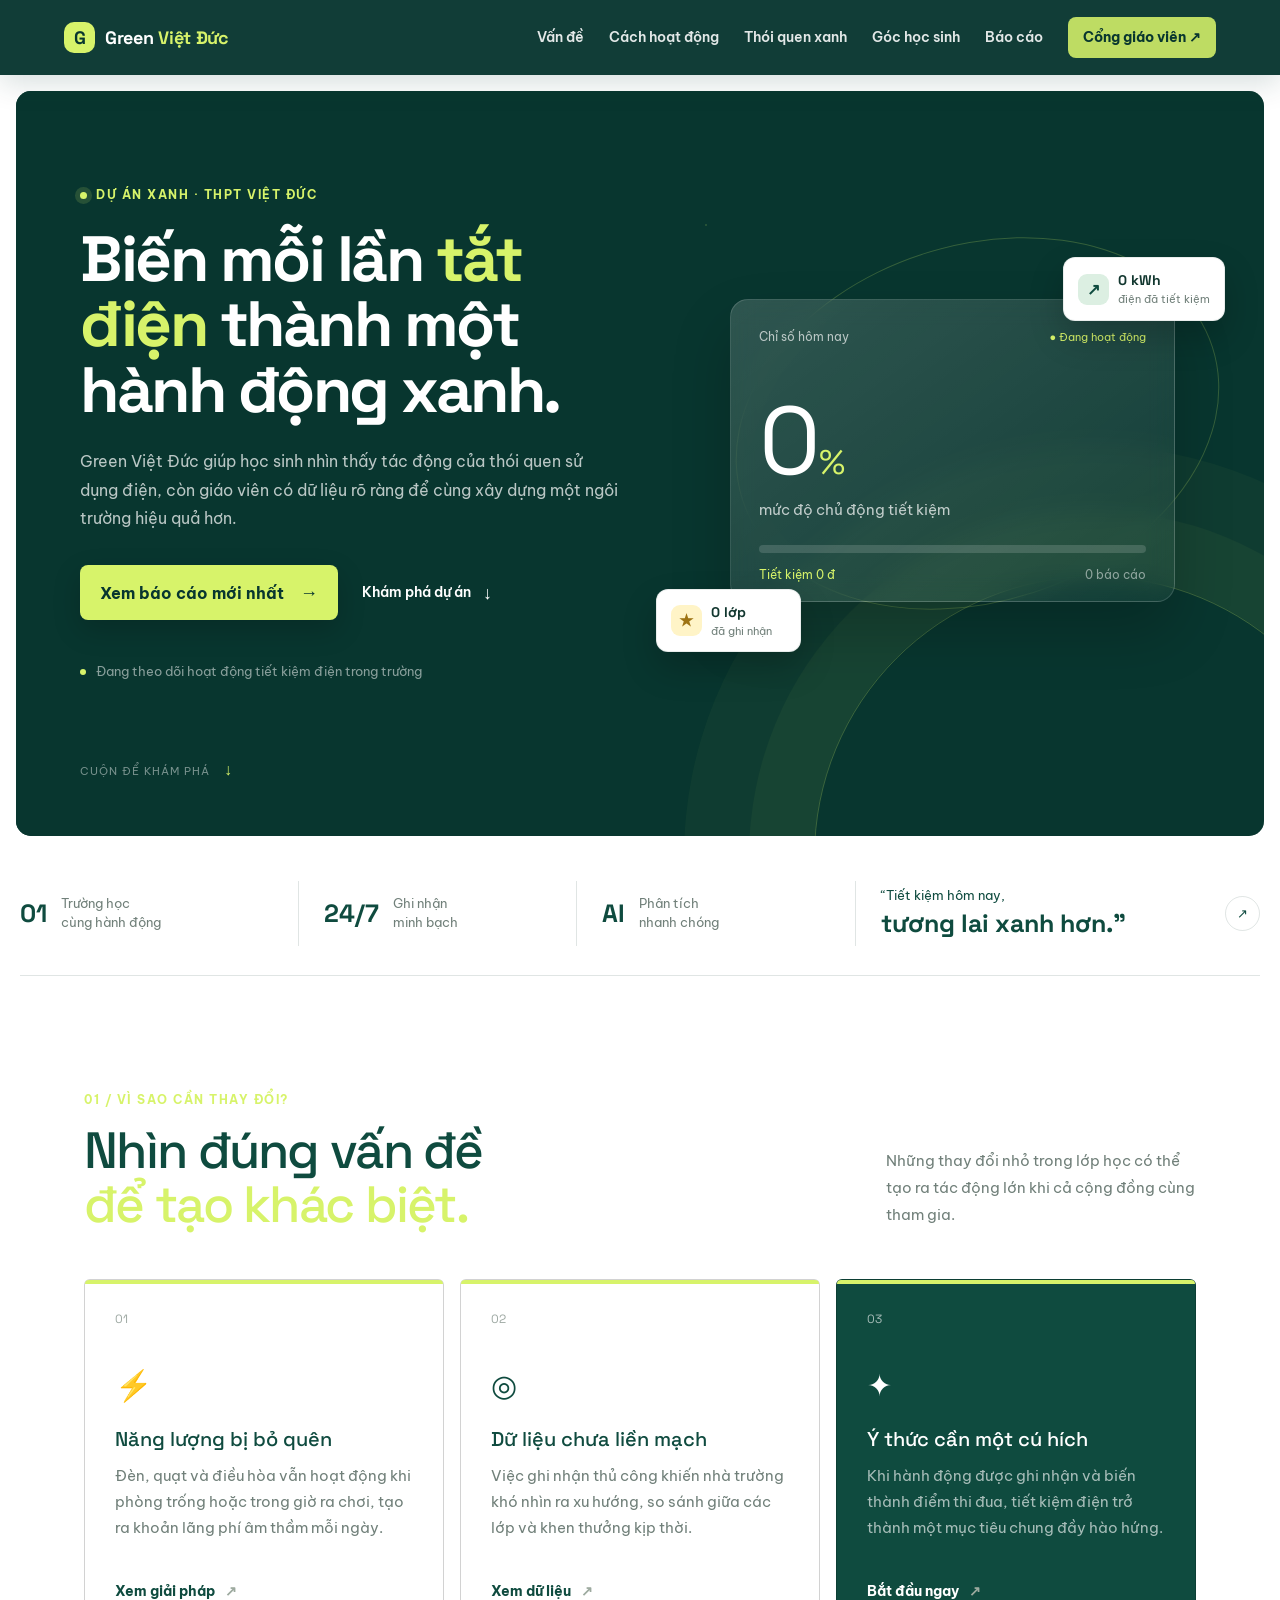
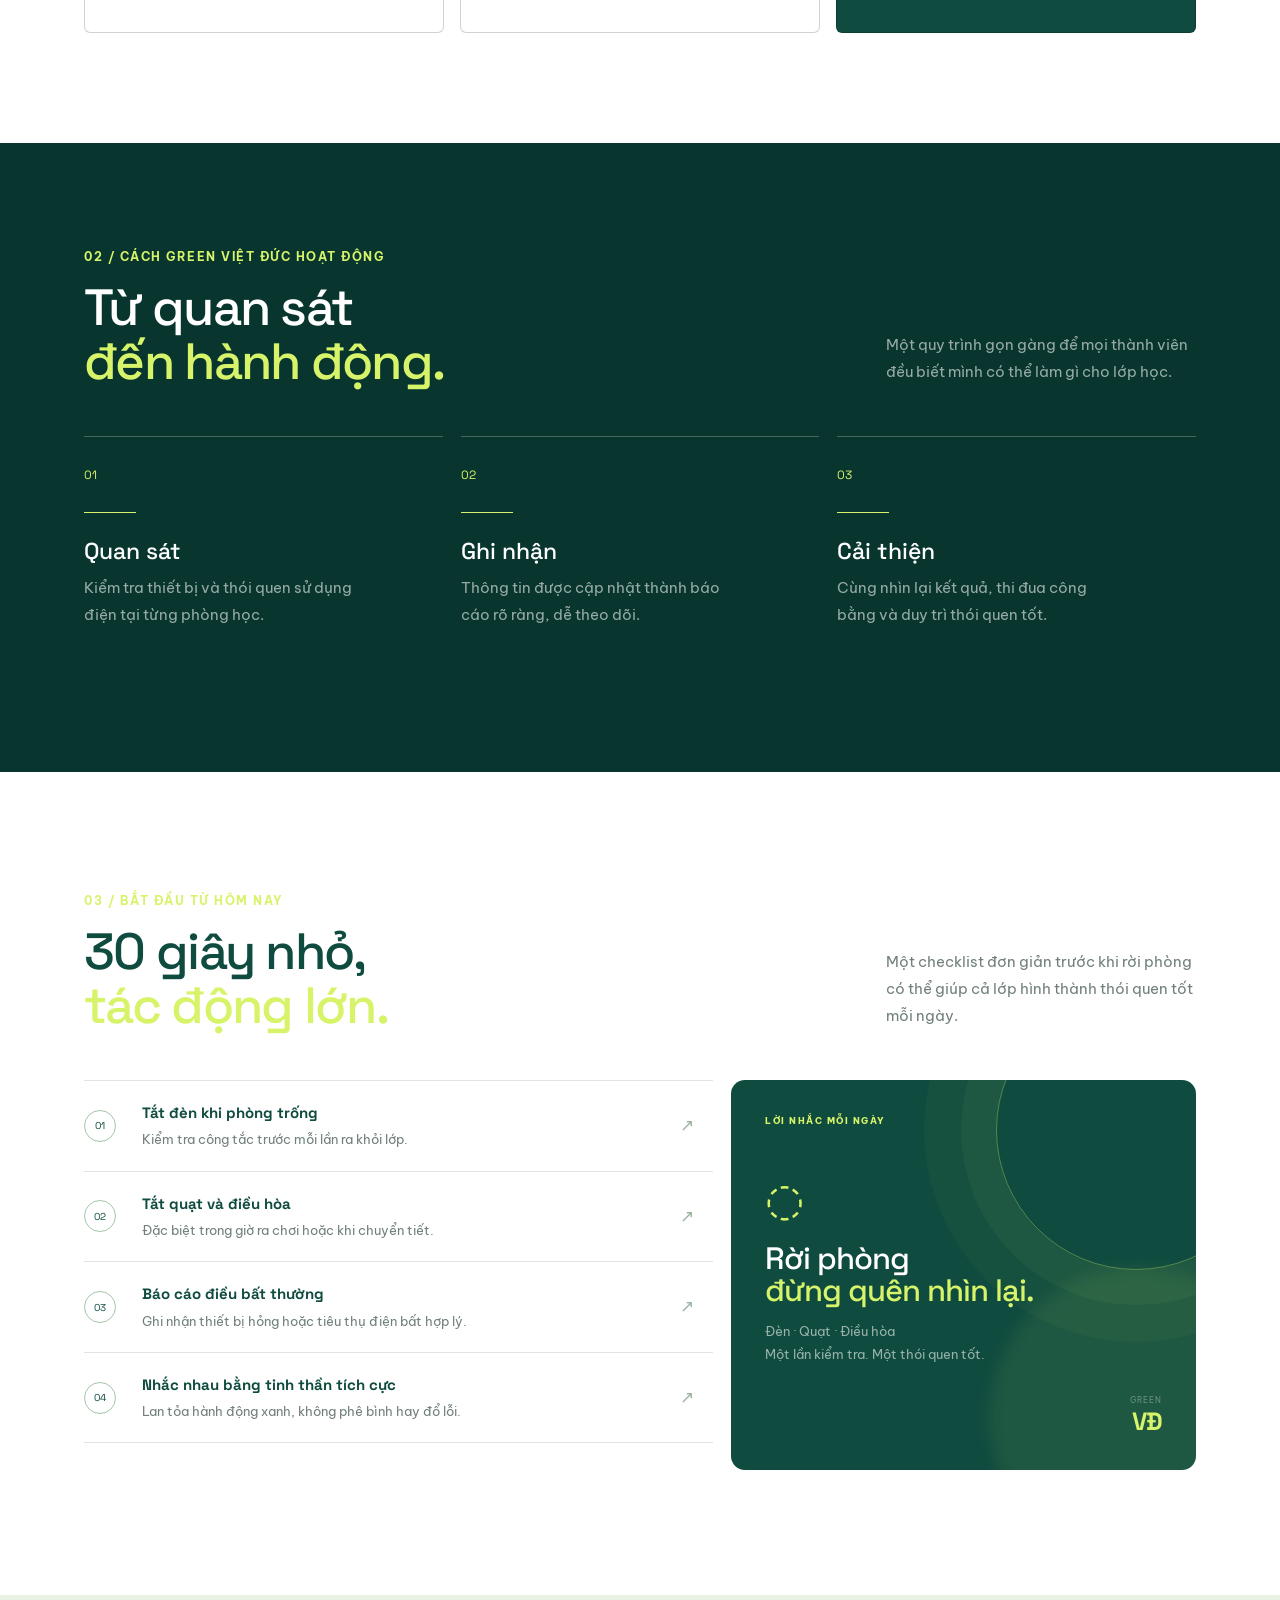
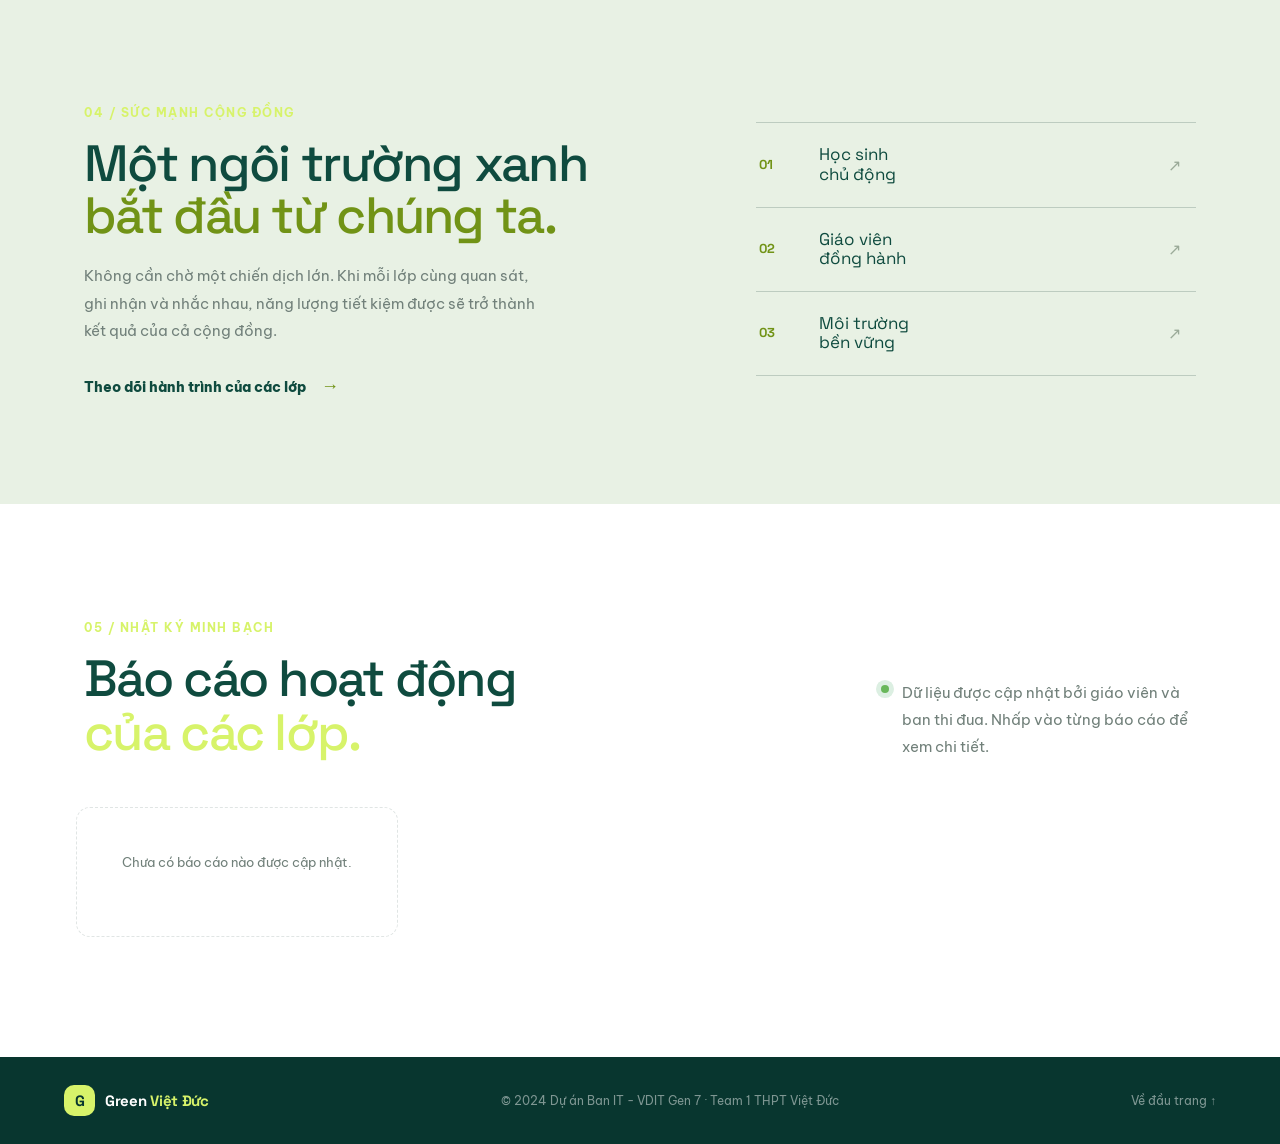
==== commit 44f78645: "Patch" ====
--- a/index.html
+++ b/index.html
@@ -54,16 +54,16 @@
 
           <div class="hero-visual" aria-label="Tổng quan hoạt động tiết kiệm điện">
             <div class="visual-orbit orbit-one"></div>
-            <div class="visual-orbit orbit-two"></div>
+            <div class="visual-orbit norbit-two"></div>
             <div class="energy-panel">
               <div class="panel-topline"><span>Chỉ số hôm nay</span><span class="status-pill">● Đang hoạt động</span></div>
-              <div class="energy-number">78<span>%</span></div>
+              <div class="energy-number"><span id="energy-score">0</span><span>%</span></div>
               <div class="energy-label">mức độ chủ động tiết kiệm</div>
-              <div class="meter"><span></span></div>
-              <div class="panel-bottomline"><span id="energy-saved-vnd">Tiết kiệm 7.125 đ</span><span id="energy-report-count">Tuần 04</span></div>
+              <div class="meter"><span id="energy-meter-fill"></span></div>
+              <div class="panel-bottomline"><span id="energy-saved-vnd">Tiết kiệm 0 đ</span><span id="energy-report-count">0 báo cáo</span></div>
             </div>
             <div class="floating-chip chip-save"><span>↗</span><strong id="energy-saved-kwh">2,38 kWh</strong><small>điện đã tiết kiệm</small></div>
-            <div class="floating-chip chip-class"><span>★</span><strong>3 lớp</strong><small>đã ghi nhận</small></div>
+            <div class="floating-chip chip-class"><span>★</span><strong id="energy-class-count">0 lớp</strong><small>đã ghi nhận</small></div>
           </div>
         </div>
         <div class="hero-scroll">Cuộn để khám phá <span>↓</span></div>
--- a/style.css
+++ b/style.css
@@ -631,6 +631,7 @@
 .status-pill { color: var(--lime); font-size: 10px; }
 .energy-number { margin-top: 55px; color: white; font-family: 'Space Grotesk', sans-serif; font-size: 96px; line-height: .85; letter-spacing: -6px; }
 .energy-number span { margin-left: 4px; color: var(--lime); font-size: 34px; letter-spacing: 0; }
+#energy-score { margin-left: 0; color: inherit; font-size: inherit; letter-spacing: inherit; }
 .energy-label { margin: 16px 0 23px; color: rgba(255,255,255,.72); font-size: 13px; }
 .meter { height: 8px; overflow: hidden; border-radius: 20px; background: rgba(255,255,255,.15); }
 .meter span { display: block; width: 78%; height: 100%; border-radius: inherit; background: var(--lime); }
@@ -739,11 +740,20 @@
     .banner { padding: 70px 5% 38px; }
     .banner h1 { font-size: clamp(40px, 11vw, 58px); letter-spacing: -1.8px; }
     .banner p { font-size: 14px; }
-    .hero-visual { min-height: 310px; }
-    .energy-panel { inset: 16% 0 14%; }
-    .energy-number { margin-top: 42px; font-size: 76px; }
-    .chip-save { right: -2%; }
-    .chip-class { left: -2%; }
+    .hero-visual { min-height: 350px; }
+    .energy-panel { inset: 15% 2% 18%; padding: 22px 20px; }
+    .energy-number { margin-top: 36px; font-size: 68px; }
+    .energy-number span { font-size: 27px; }
+    .energy-label { margin: 13px 0 18px; font-size: 12px; }
+    .panel-topline, .panel-bottomline { font-size: 10px; }
+    .panel-bottomline { gap: 10px; }
+    .panel-bottomline span { min-width: 0; }
+    .chip-save { top: 2%; right: 0; min-width: 136px; padding: 9px 10px; }
+    .chip-class { right: 0; bottom: 0; left: auto; min-width: 136px; padding: 9px 10px; }
+    .floating-chip { grid-template-columns: 27px 1fr; column-gap: 7px; }
+    .floating-chip span { width: 27px; height: 27px; }
+    .floating-chip strong { font-size: 12px; }
+    .floating-chip small { font-size: 9px; }
     .hero-scroll { margin-top: 35px; }
     .impact-strip { padding: 22px 0; }
     .impact-item { padding: 4px 12px; gap: 8px; font-size: 9px; }
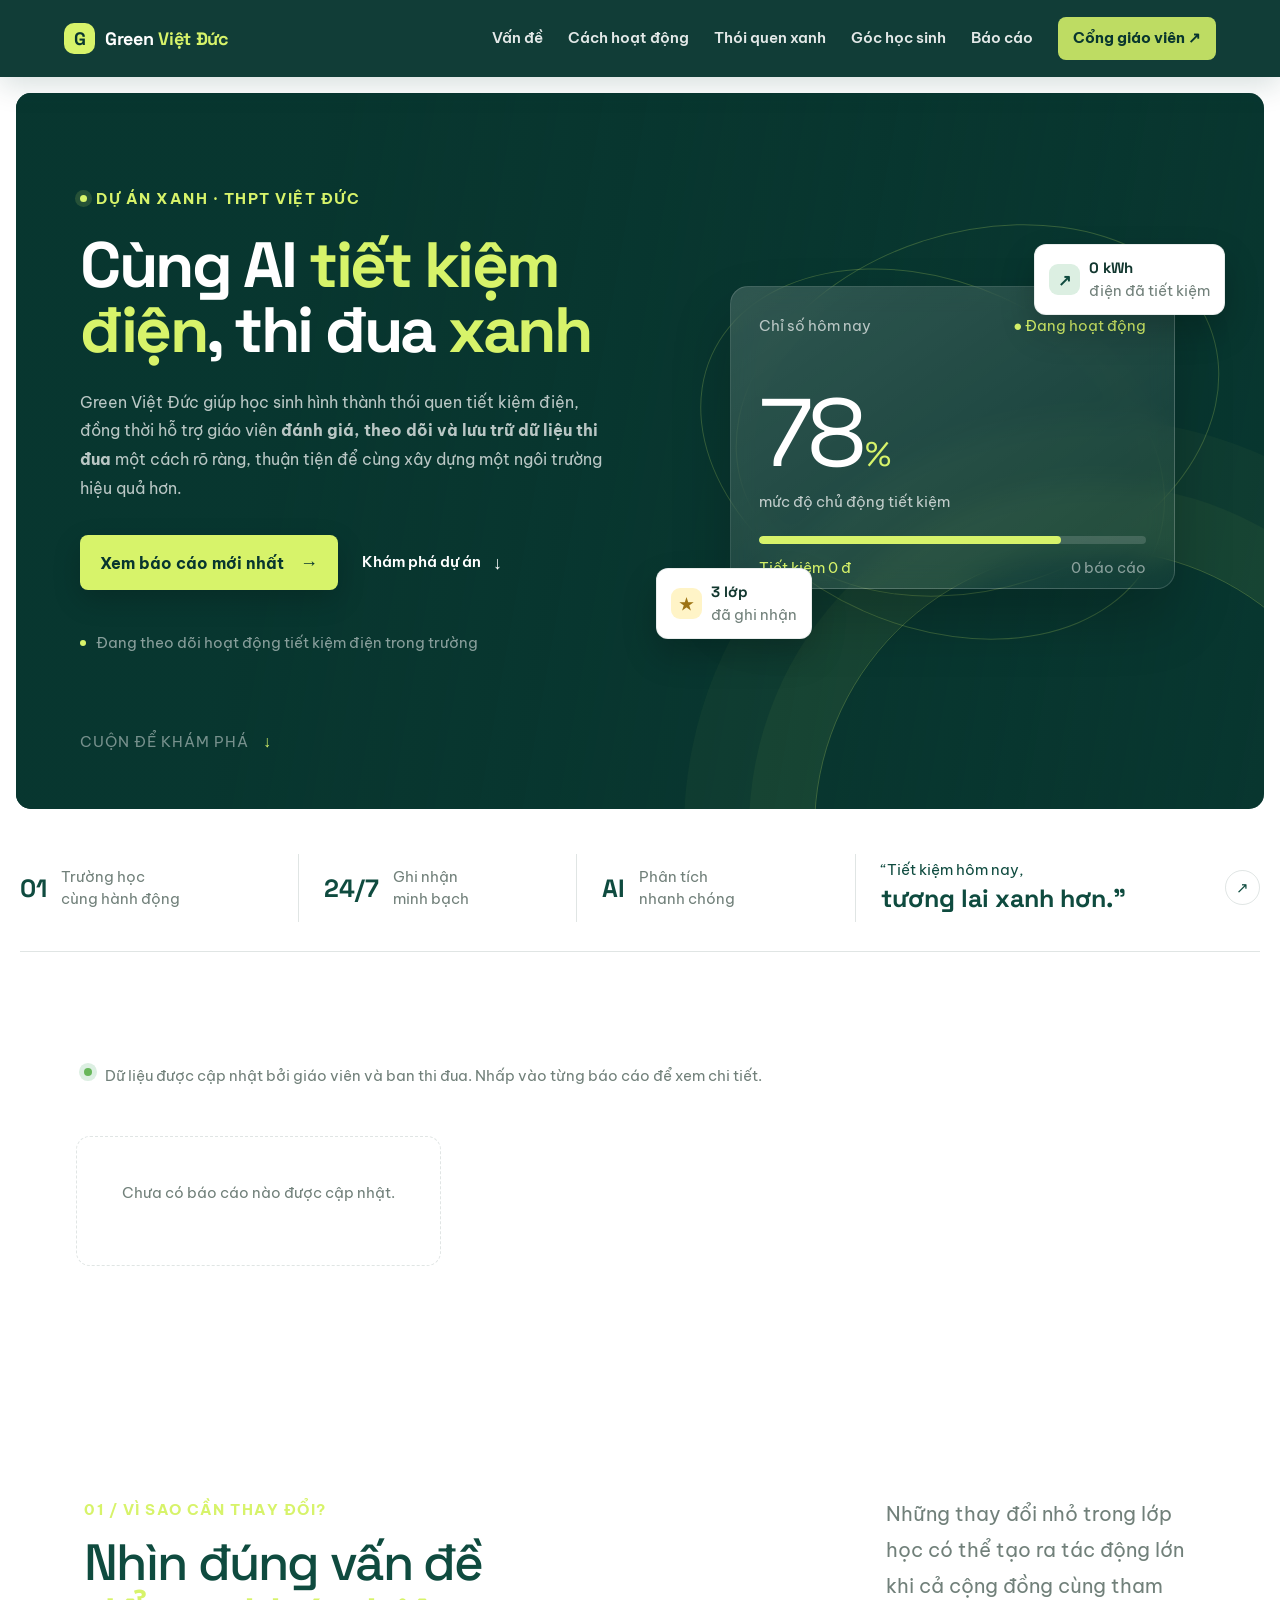
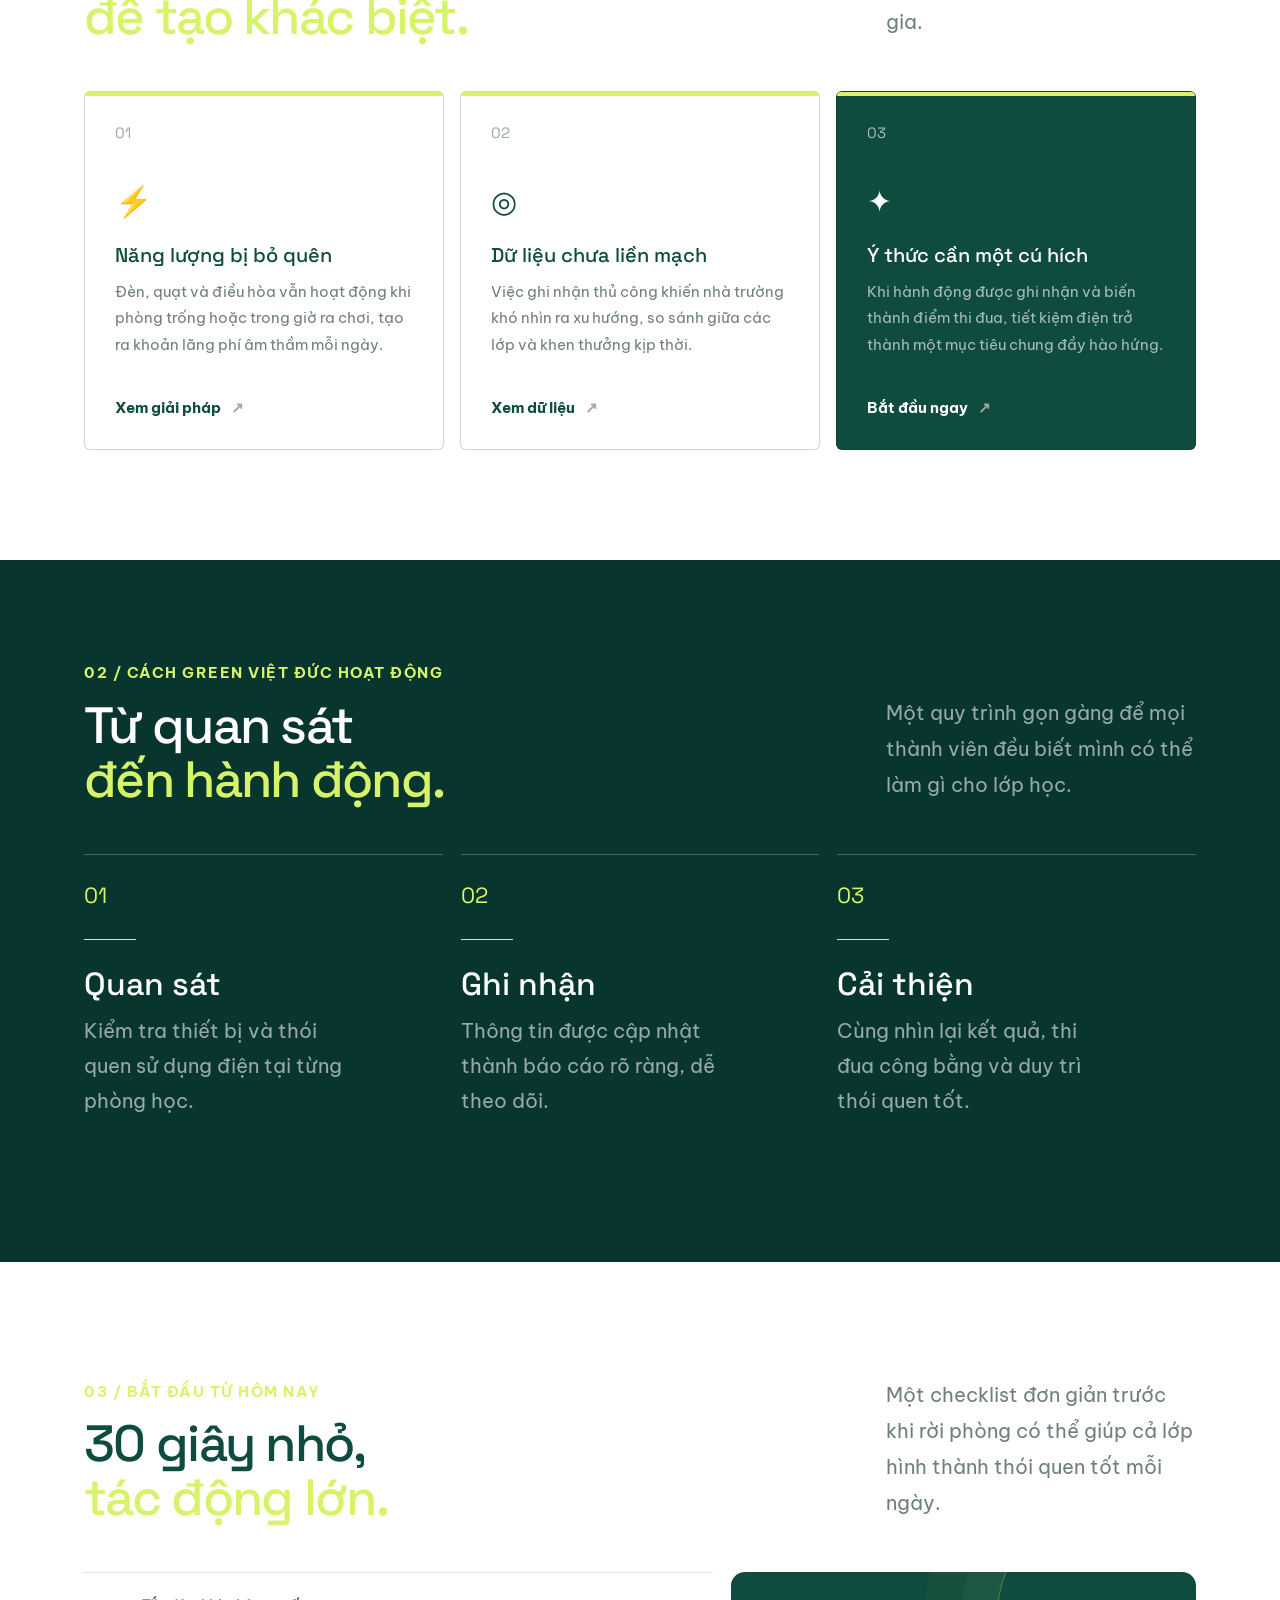
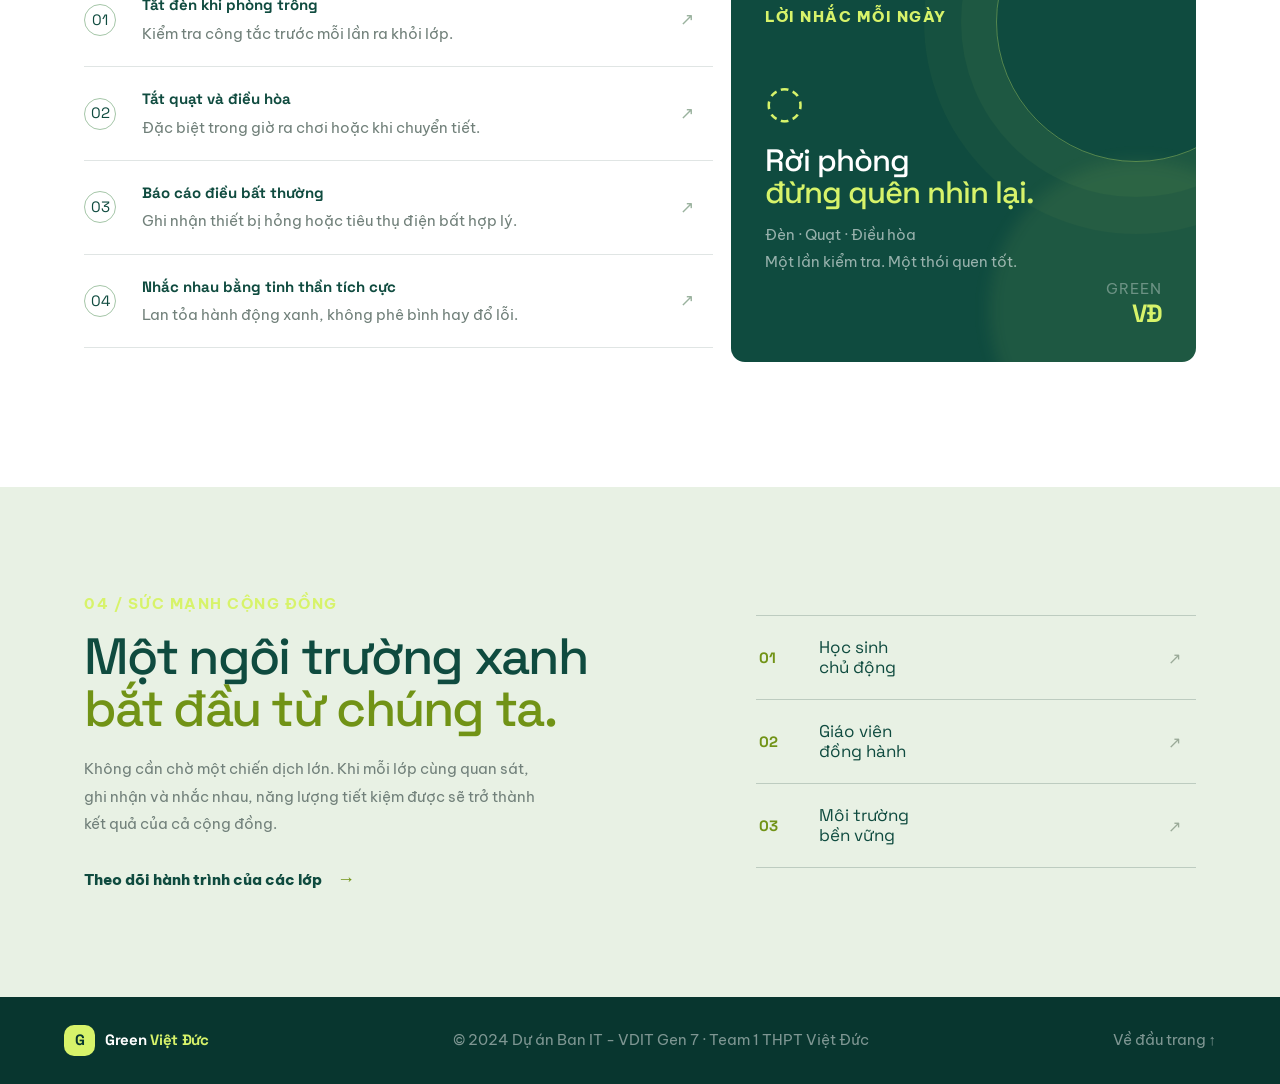
==== commit 8f357561: "Update UI web và AWS PartyRock UI web: Danh sách báo cáo ở trên + chữ to cho dễ nhìn PartyRock: Báo" ====
--- a/index.html
+++ b/index.html
@@ -40,30 +40,29 @@
         <div class="hero-grid">
           <div class="banner-content">
             <div class="eyebrow"><span></span> Dự án xanh · THPT Việt Đức</div>
-            <h1>Biến mỗi lần <em>tắt điện</em> thành một hành động xanh.</h1>
+            <h1>Cùng AI <em>tiết kiệm điện</em>, thi đua <em>xanh</em></h1>
             <p>
-              Green Việt Đức giúp học sinh nhìn thấy tác động của thói quen sử dụng điện,
-              còn giáo viên có dữ liệu rõ ràng để cùng xây dựng một ngôi trường hiệu quả hơn.
+              Green Việt Đức giúp học sinh hình thành thói quen tiết kiệm điện, đồng thời hỗ trợ giáo viên <b>đánh giá, theo dõi và lưu trữ dữ liệu thi đua</b> một cách rõ ràng, thuận tiện để cùng xây dựng một ngôi trường hiệu quả hơn.
             </p>
             <div class="hero-actions">
               <a href="#danh-sach-bao-cao" class="btn-primary">Xem báo cáo mới nhất <span>→</span></a>
-              <a href="#quy-trinh" class="btn-secondary">Khám phá dự án <span>↓</span></a>
+              <a href="#thuc-trang" class="btn-secondary">Khám phá dự án <span>↓</span></a>
             </div>
             <div class="hero-note"><span class="live-dot"></span> Đang theo dõi hoạt động tiết kiệm điện trong trường</div>
           </div>
 
           <div class="hero-visual" aria-label="Tổng quan hoạt động tiết kiệm điện">
             <div class="visual-orbit orbit-one"></div>
-            <div class="visual-orbit norbit-two"></div>
+            <div class="visual-orbit orbit-two"></div>
             <div class="energy-panel">
               <div class="panel-topline"><span>Chỉ số hôm nay</span><span class="status-pill">● Đang hoạt động</span></div>
-              <div class="energy-number"><span id="energy-score">0</span><span>%</span></div>
+              <div class="energy-number">78<span>%</span></div>
               <div class="energy-label">mức độ chủ động tiết kiệm</div>
-              <div class="meter"><span id="energy-meter-fill"></span></div>
-              <div class="panel-bottomline"><span id="energy-saved-vnd">Tiết kiệm 0 đ</span><span id="energy-report-count">0 báo cáo</span></div>
+              <div class="meter"><span></span></div>
+              <div class="panel-bottomline"><span id="energy-saved-vnd">Tiết kiệm 7.125 đ</span><span id="energy-report-count">Tuần 04</span></div>
             </div>
             <div class="floating-chip chip-save"><span>↗</span><strong id="energy-saved-kwh">2,38 kWh</strong><small>điện đã tiết kiệm</small></div>
-            <div class="floating-chip chip-class"><span>★</span><strong id="energy-class-count">0 lớp</strong><small>đã ghi nhận</small></div>
+            <div class="floating-chip chip-class"><span>★</span><strong>3 lớp</strong><small>đã ghi nhận</small></div>
           </div>
         </div>
         <div class="hero-scroll">Cuộn để khám phá <span>↓</span></div>
@@ -74,6 +73,13 @@
         <div class="impact-item"><strong>24/7</strong><span>Ghi nhận<br />minh bạch</span></div>
         <div class="impact-item"><strong>AI</strong><span>Phân tích<br />nhanh chóng</span></div>
         <div class="impact-item impact-quote"><span>“Tiết kiệm hôm nay,<br /><strong>tương lai xanh hơn.”</strong></span><i>↗</i></div>
+      </section>
+
+      <section id="danh-sach-bao-cao" class="content-section report-section">
+        <div class="report-heading section-heading reveal">
+          <div class="report-intro"><span class="report-live"></span><p>Dữ liệu được cập nhật bởi giáo viên và ban thi đua. Nhấp vào từng báo cáo để xem chi tiết.</p></div>
+        </div>
+        <div id="reportList" class="row g-3 mt-3 report-list-wrap"></div>
       </section>
 
       <section id="thuc-trang" class="content-section story-section">
@@ -140,14 +146,6 @@
           </div>
         </div>
       </section>
-
-      <section id="danh-sach-bao-cao" class="content-section report-section">
-        <div class="report-heading section-heading reveal">
-          <div><span class="section-kicker">05 / Nhật ký minh bạch</span><h2>Báo cáo hoạt động<br /><em>của các lớp.</em></h2></div>
-          <div class="report-intro"><span class="report-live"></span><p>Dữ liệu được cập nhật bởi giáo viên và ban thi đua. Nhấp vào từng báo cáo để xem chi tiết.</p></div>
-        </div>
-        <div id="reportList" class="row g-3 mt-3 report-list-wrap"></div>
-      </section>
     </main>
 
     <footer>
@@ -163,4 +161,4 @@
     <script src="effect.js"></script>
     <script src="json_viewer.js"></script>
   </body>
-</html>
+</html>
--- a/style.css
+++ b/style.css
@@ -1,1230 +1,1239 @@
-/* --- TỔNG QUAN VÀ RESET STYLES --- */
-* {
-    margin: 0;
-    padding: 0;
-    box-sizing: border-box;
-    /* font-family: 'Roboto', sans-serif; */
-}
-
-body {
-    background-color: #f4f7f6;
-    color: #333;
-    line-height: 1.6;
-}
-
-/* --- HEADER & NAVIGATION --- */
-header {
-    background: #1b5e20;
-    color: white;
-    padding: 15px 5%;
-    display: flex;
-    justify-content: space-between;
-    align-items: center;
-    position: sticky;
-    top: 0;
-    z-index: 1000;
-    box-shadow: 0 4px 10px rgba(0, 0, 0, 0.15);
-}
-
-.logo {
-    font-size: 22px;
-    font-weight: 700;
-    letter-spacing: 0.5px;
-}
-
-nav {
-    display: flex;
-    align-items: center;
-    gap: 20px;
-}
-
-nav a {
-    color: white;
-    text-decoration: none;
-    font-weight: 500;
-    transition: color 0.3s;
-}
-
-nav a:hover {
-    color: #a5d6a7;
-}
-
-.nav-admin-btn {
-    background: #fbc02d;
-    color: #1b5e20 !important;
-    padding: 8px 16px;
-    border-radius: 20px;
-    font-weight: bold !important;
-    transition: transform 0.2s, background 0.2s !important;
-}
-
-.nav-admin-btn:hover {
-    background: #fdd835 !important;
-    transform: scale(1.05);
-}
-
-.menu-toggle {
-    display: none;
-    background: none;
-    border: none;
-    color: white;
-    font-size: 26px;
-    cursor: pointer;
-}
-
-/* --- BANNER CHÍNH --- */
-.banner {
-    background: linear-gradient(135deg, rgba(27, 94, 32, 0.75), rgba(46, 125, 50, 0.65)), url('https://images.unsplash.com/photo-1497435334941-8c899ee9e8e9?auto=format&fit=crop&w=1200&q=80');
-    background-size: cover;
-    background-position: center;
-    color: white;
-    text-align: center;
-    padding: 90px 20px;
-}
-
-.banner h1 {
-    font-size: 34px;
-    margin-bottom: 15px;
-    font-weight: 700;
-}
-
-.banner p {
-    font-size: 18px;
-    max-width: 700px;
-    margin: 0 auto 30px auto;
-    opacity: 0.95;
-}
-
-.btn-primary {
-    display: inline-block;
-    background: #fbc02d;
-    color: #1b5e20;
-    padding: 14px 32px;
-    font-size: 16px;
-    font-weight: 700;
-    border-radius: 30px;
-    text-decoration: none;
-    box-shadow: 0 4px 15px rgba(0, 0, 0, 0.2);
-    transition: all 0.3s;
-}
-
-.btn-primary:hover {
-    background: #fff;
-    transform: translateY(-3px);
-}
-
-/* --- CONTENT SECTIONS --- */
-.content-section {
-    padding: 60px 5%;
-    margin: 0 auto;
-}
-
-.content-section-big {
-    padding: 60px 5%;
-    margin: 0 auto;
-}
-
-.section-title {
-    text-align: center;
-    font-size: 28px;
-    color: #1b5e20;
-    margin-bottom: 30px;
-    position: relative;
-}
-
-.section-title::after {
-    content: '';
-    display: block;
-    width: 60px;
-    height: 4px;
-    background: #fbc02d;
-    margin: 10px auto 0 auto;
-    border-radius: 2px;
-}
-
-/* --- CARDS GRID --- */
-.cards-grid {
-    display: grid;
-    grid-template-columns: repeat(auto-fit, minmax(280px, 1fr));
-    gap: 25px;
-}
-
-.card {
-    background: white;
-    padding: 30px;
-    border-radius: 12px;
-    box-shadow: 0 5px 15px rgba(0, 0, 0, 0.05);
-    text-align: center;
-    border-top: 4px solid #2e7d32;
-    transition: transform 0.3s;
-}
-
-.card:hover {
-    transform: translateY(-5px);
-}
-
-.card-icon {
-    font-size: 40px;
-    margin-bottom: 15px;
-}
-
-.card h3 {
-    margin-bottom: 12px;
-    color: #1b5e20;
-}
-
-/* --- REPORT CARDS (ACCORDION TẠI TRANG HỌC SINH) --- */
-.report-list {
-    max-width: 750px;
-    margin: 0 auto;
-}
-
-.report-card {
-    background: white;
-    border: 1px solid #e0e0e0;
-    border-radius: 10px;
-    margin-bottom: 15px;
-    overflow: hidden;
-    box-shadow: 0 2px 8px rgba(0,0,0,0.04);
-}
-
-.report-header {
-    padding: 18px 20px;
-    display: flex;
-    justify-content: space-between;
-    align-items: center;
-    cursor: pointer;
-    background: #fff;
-    transition: background 0.2s;
-}
-
-.report-header:hover {
-    background: #f1f8e9;
-}
-
-.report-time {
-    display: inline-block;
-    margin-left: 12px;
-    font-size: 13px;
-    color: #777;
-    font-weight: normal;
-}
-
-.btn-arrow {
-    background: none;
-    border: none;
-    font-size: 16px;
-    color: #5c5c5c;
-    cursor: pointer;
-}
-
-.report-detail {
-    display: none;
-    padding: 18px 20px;
-    border-top: 1px solid #eee;
-    background: #fafafa;
-}
-
-.detail-content p {
-    margin: 8px 0;
-}
-
-.badge-red {
-    color: #d32f2f;
-    font-weight: bold;
-}
-
-.badge-green {
-    color: #2e7d32;
-    font-weight: bold;
-}
-
-.empty-msg {
-    text-align: center;
-    color: #888;
-    font-style: italic;
-}
-
-/* --- TRANG ADMIN (GIÁO VIÊN) --- */
-.admin-card {
-    background: white;
-    padding: 35px;
-    border-radius: 12px;
-    box-shadow: 0 4px 15px rgba(0, 0, 0, 0.08);
-    max-width: 750px;
-    margin: 0 auto;
-}
-
-.admin-desc {
-    margin-bottom: 20px;
-    color: #666;
-}
-
-/* BLOCK PARTYROCK ADMIN */
-.partyrock-box {
-    background: #e8f5e9;
-    border: 2px dashed #2e7d32;
-    border-radius: 12px;
-    padding: 20px;
-    margin-bottom: 20px;
-    text-align: center;
-}
-
-.partyrock-header {
-    display: flex;
-    align-items: center;
-    justify-content: center;
-    gap: 12px;
-    margin-bottom: 15px;
-}
-
-.partyrock-icon {
-    font-size: 36px;
-}
-
-.btn-partyrock-admin {
-    background: linear-gradient(135deg, #2e7d32, #1b5e20);
-    color: white;
-    padding: 12px 28px;
-    font-size: 15px;
-    font-weight: bold;
-    border: none;
-    border-radius: 25px;
-    cursor: pointer;
-    box-shadow: 0 4px 10px rgba(46, 125, 50, 0.3);
-    transition: all 0.3s;
-}
-
-.btn-partyrock-admin:hover {
-    transform: translateY(-2px);
-    box-shadow: 0 6px 15px rgba(46, 125, 50, 0.5);
-    background: linear-gradient(135deg, #1b5e20, #0d3b10);
-}
-
-/* TAB VÀ FORM NHẬP BÁO CÁO */
-.tab-buttons {
-    display: flex;
-    gap: 10px;
-    margin-bottom: 20px;
-}
-
-.tab-btn {
-    flex: 1;
-    padding: 12px;
-    border: 1px solid #2e7d32;
-    background: #f4f7f6;
-    color: #1b5e20;
-    font-weight: bold;
-    border-radius: 8px;
-    cursor: pointer;
-    transition: all 0.3s;
-}
-
-.tab-btn.active {
-    background: #1b5e20;
-    color: white;
-}
-
-.tab-content {
-    display: none;
-}
-
-.tab-content.active {
-    display: block;
-}
-
-.form-label {
-    display: block;
-    font-weight: bold;
-    margin-bottom: 6px;
-    color: #2e7d32;
-    font-size: 14px;
-}
-
-.form-grid {
-    display: grid;
-    grid-template-columns: repeat(auto-fit, minmax(200px, 1fr));
-    gap: 15px;
-}
-
-.form-group input, .form-group textarea, #json-input {
-    width: 100%;
-    padding: 12px;
-    border: 1px solid #ccc;
-    border-radius: 8px;
-    font-size: 14px;
-    box-sizing: border-box;
-}
-
-#json-input {
-    font-family: monospace;
-}
-
-.btn-primary-action {
-    width: 100%;
-    margin-top: 15px;
-    background: #2e7d32;
-    color: white;
-    border: none;
-    padding: 14px;
-    font-size: 16px;
-    font-weight: bold;
-    border-radius: 8px;
-    cursor: pointer;
-    transition: background 0.3s;
-}
-
-.btn-primary-action:hover {
-    background: #1b5e20;
-}
-
-.btn-danger {
-    width: 100%;
-    margin-top: 10px;
-    background: #c62828;
-    color: white;
-    border: none;
-    padding: 12px;
-    border-radius: 8px;
-    cursor: pointer;
-    font-weight: 500;
-    transition: background 0.2s;
-}
-
-.btn-danger:hover {
-    background: #b71c1c;
-}
-
-.divider {
-    border: 0;
-    height: 1px;
-    background: #eee;
-    margin: 25px 0;
-}
-
-/* --- FOOTER --- */
-footer {
-    background: #113814;
-    color: #a5d6a7;
-    text-align: center;
-    padding: 25px 20px;
-    margin-top: 50px;
-    font-size: 14px;
-}
-
-/* --- RESPONSIVE MOBILE --- */
-@media screen and (max-width: 768px) {
-    .menu-toggle {
-        display: block;
-    }
-
-    nav {
-        display: none;
-        flex-direction: column;
-        width: 100%;
-        position: absolute;
-        top: 60px;
-        left: 0;
-        background: #1b5e20;
-        padding: 15px 0;
-        box-shadow: 0 4px 8px rgba(0,0,0,0.2);
-    }
-
-    nav.active {
-        display: flex;
-    }
-
-    nav a {
-        padding: 10px;
-        width: 100%;
-        text-align: center;
-    }
-}
-/* =========================================================
-   HIỆU ỨNG CHUYỂN ĐỘNG (MODERN LANDING PAGE VIBE ANIMATIONS)
-   ========================================================= */
-
-/* 1. Hiệu ứng xuất hiện khi cuộn trang (Scroll Reveal) */
-.reveal {
-    opacity: 0;
-    transform: translateY(40px);
-    transition: opacity 0.8s ease-out, transform 0.8s cubic-bezier(0.16, 1, 0.3, 1);
-}
-
-.reveal.active {
-    opacity: 1;
-    transform: translateY(0);
-}
-
-/* 2. Hiệu ứng Hero Banner xuất hiện êm ái khi mới vào trang */
-.banner-content h1 {
-    animation: fadeInUp 0.9s cubic-bezier(0.16, 1, 0.3, 1) forwards;
-}
-
-.banner-content p {
-    animation: fadeInUp 0.9s cubic-bezier(0.16, 1, 0.3, 1) 0.2s forwards;
-    opacity: 0;
-}
-
-.banner-content .btn-primary {
-    animation: fadeInUp 0.9s cubic-bezier(0.16, 1, 0.3, 1) 0.4s forwards;
-    opacity: 0;
-}
-
-@keyframes fadeInUp {
-    from {
-        opacity: 0;
-        transform: translateY(30px);
-    }
-    to {
-        opacity: 1;
-        transform: translateY(0);
-    }
-}
-
-/* 3. Nút bấm hiệu ứng Glow & Lift (Mượt như Landing Page Premium) */
-.btn-primary, .btn-partyrock-admin {
-    position: relative;
-    overflow: hidden;
-    transition: all 0.3s cubic-bezier(0.16, 1, 0.3, 1) !important;
-}
-
-.btn-primary:hover, .btn-partyrock-admin:hover {
-    transform: translateY(-3px) scale(1.02) !important;
-    box-shadow: 0 10px 25px rgba(46, 125, 50, 0.4) !important;
-}
-
-/* 4. Thẻ nội dung (Card) hiệu ứng nâng khối & phát sáng viền nhẹ */
-.card, .report-card, .partyrock-box {
-    transition: transform 0.4s cubic-bezier(0.16, 1, 0.3, 1), box-shadow 0.4s ease, border-color 0.4s ease !important;
-}
-
-.card:hover, .report-card:hover {
-    transform: translateY(-6px);
-    box-shadow: 0 12px 30px rgba(0, 0, 0, 0.08) !important;
-}
-
-/* 5. Chuyển động icon nhịp đập nhẹ */
-.card-icon, .partyrock-icon {
-    display: inline-block;
-    transition: transform 0.3s ease;
-}
-
-.card:hover .card-icon, .partyrock-box:hover .partyrock-icon {
-    transform: scale(1.15) rotate(5deg);
-}
-
-/* 6. Hiệu ứng mở thẻ báo cáo (Accordion Dropdown) mượt mà */
-.report-detail {
-    transition: all 0.4s cubic-bezier(0.16, 1, 0.3, 1);
-}
-
-/* --- LANDING PAGE GREEN VIET DUC --- */
-:root {
-    --ink: #12372f;
-    --forest: #0f4b3f;
-    --forest-deep: #08362f;
-    --mint: #dcefe2;
-    --lime: #d7f36a;
-    --paper: #f5f6ef;
-    --muted: #71807a;
-    --line: rgba(18, 55, 47, 0.13);
-}
-
-body {
-    background: var(--paper);
-    color: var(--ink);
-    font-family: 'Be Vietnam Pro', sans-serif !important;
-}
-
-header {
-    background: rgba(8, 54, 47, 0.96);
-    padding: 17px max(5%, calc((100vw - 1240px) / 2));
-    box-shadow: 0 8px 30px rgba(8, 54, 47, 0.16);
-}
-
-.logo {
-    display: inline-flex;
-    align-items: center;
-    gap: 10px;
-    color: #fff;
-    font-family: 'Space Grotesk', sans-serif;
-    font-size: 18px;
-    letter-spacing: -0.3px;
-    text-decoration: none;
-}
-
-.logo strong { color: var(--lime); }
-.logo-mark {
-    display: grid;
-    place-items: center;
-    width: 31px;
-    height: 31px;
-    border-radius: 10px;
-    background: var(--lime);
-    color: var(--forest-deep);
-    font-family: 'Space Grotesk', sans-serif;
-    font-weight: 700;
-}
-
-nav { gap: 25px; }
-nav a { font-size: 13px; font-weight: 600; opacity: .88; }
-nav a:hover { color: var(--lime); }
-.nav-admin-btn { background: var(--lime); color: var(--forest-deep) !important; border-radius: 8px; padding: 10px 15px; }
-.nav-admin-btn:hover { background: #e6fb8d !important; transform: translateY(-2px); }
-
-.banner {
-    position: relative;
-    overflow: hidden;
-    min-height: 650px;
-    padding: 95px max(5%, calc((100vw - 1240px) / 2)) 55px;
-    text-align: left;
-    background: var(--forest-deep);
-    isolation: isolate;
-    border-radius: 15px;
-    margin: 1rem;
-}
-
-.banner::before {
-    content: '';
-    position: absolute;
-    inset: 0;
-    z-index: -2;
-    background: linear-gradient(100deg, rgba(8, 54, 47, .99) 22%, rgba(8, 54, 47, .78) 56%, rgba(8, 54, 47, .42)), url('https://images.unsplash.com/photo-1497435334941-8c899ee9e8e9?auto=format&fit=crop&w=1800&q=85') center / cover;
-}
-
-.banner::after {
-    content: '';
-    position: absolute;
-    z-index: -1;
-    width: 560px;
-    height: 560px;
-    right: -110px;
-    bottom: -300px;
-    border: 1px solid rgba(215, 243, 106, .25);
-    border-radius: 50%;
-    box-shadow: 0 0 0 65px rgba(215, 243, 106, .04), 0 0 0 130px rgba(215, 243, 106, .03);
-}
-
-.hero-grid { display: grid; grid-template-columns: minmax(0, 1.05fr) minmax(390px, .95fr); gap: 7%; align-items: center; max-width: 1240px; margin: 0 auto; }
-.banner-content { max-width: 620px; }
-.eyebrow, .section-kicker { color: var(--lime); font-size: 11px; font-weight: 700; letter-spacing: 1.5px; text-transform: uppercase; }
-.eyebrow { display: flex; align-items: center; gap: 9px; margin-bottom: 23px; }
-.eyebrow span, .live-dot { display: inline-block; width: 7px; height: 7px; border-radius: 50%; background: var(--lime); box-shadow: 0 0 0 5px rgba(215, 243, 106, .14); }
-.banner h1 { max-width: 650px; margin-bottom: 24px; font-family: 'Space Grotesk', sans-serif; font-size: clamp(44px, 5vw, 72px); line-height: 1.02; letter-spacing: -2.5px; }
-.banner h1 em, .section-heading em { color: var(--lime); font-style: normal; }
-.banner p { max-width: 540px; margin: 0 0 32px; color: rgba(255,255,255,.72); font-size: 16px; line-height: 1.8; }
-.hero-actions { display: flex; flex-wrap: wrap; align-items: center; gap: 14px; }
-.btn-primary { background: var(--lime); color: var(--forest-deep); border: 0; border-radius: 8px; padding: 14px 20px; box-shadow: 0 10px 28px rgba(0,0,0,.18); }
-.btn-primary span, .btn-secondary span { margin-left: 12px; font-size: 18px; }
-.btn-primary:hover { background: #e6fb8d; color: var(--forest-deep); }
-.btn-secondary { display: inline-flex; align-items: center; color: white; padding: 13px 10px; text-decoration: none; font-size: 14px; font-weight: 600; }
-.btn-secondary:hover { color: var(--lime); }
-.hero-note { display: flex; align-items: center; gap: 10px; margin-top: 42px; color: rgba(255,255,255,.52); font-size: 11px; }
-.live-dot { width: 6px; height: 6px; box-shadow: none; }
-.hero-visual { position: relative; min-height: 420px; }
-.visual-orbit { position: absolute; border: 1px solid rgba(215,243,106,.22); border-radius: 50%; }
-.orbit-one { inset: 5% -5% 10% 5%; transform: rotate(-18deg); }
-.orbit-two { inset: 17% 5% 1% -3%; transform: rotate(24deg); }
-.energy-panel { position: absolute; inset: 18% 5% 10%; padding: 28px; border: 1px solid rgba(255,255,255,.15); border-radius: 18px; background: linear-gradient(145deg, rgba(255,255,255,.16), rgba(255,255,255,.04)); backdrop-filter: blur(12px); box-shadow: 0 30px 60px rgba(0,0,0,.2); }
-.panel-topline, .panel-bottomline { display: flex; justify-content: space-between; align-items: center; color: rgba(255,255,255,.68); font-size: 11px; }
-.status-pill { color: var(--lime); font-size: 10px; }
-.energy-number { margin-top: 55px; color: white; font-family: 'Space Grotesk', sans-serif; font-size: 96px; line-height: .85; letter-spacing: -6px; }
-.energy-number span { margin-left: 4px; color: var(--lime); font-size: 34px; letter-spacing: 0; }
-#energy-score { margin-left: 0; color: inherit; font-size: inherit; letter-spacing: inherit; }
-.energy-label { margin: 16px 0 23px; color: rgba(255,255,255,.72); font-size: 13px; }
-.meter { height: 8px; overflow: hidden; border-radius: 20px; background: rgba(255,255,255,.15); }
-.meter span { display: block; width: 78%; height: 100%; border-radius: inherit; background: var(--lime); }
-.panel-bottomline { margin-top: 13px; color: var(--lime); }
-.panel-bottomline span:last-child { color: rgba(255,255,255,.5); }
-.floating-chip { position: absolute; display: grid; grid-template-columns: 31px 1fr; column-gap: 9px; align-items: center; min-width: 145px; padding: 12px 14px; border: 1px solid rgba(18,55,47,.09); border-radius: 12px; background: #fff; box-shadow: 0 16px 35px rgba(0,0,0,.2); }
-.floating-chip span { grid-row: span 2; display: grid; place-items: center; width: 31px; height: 31px; border-radius: 9px; background: var(--mint); color: var(--forest); font-weight: 700; }
-.floating-chip strong { color: var(--ink); font-family: 'Space Grotesk', sans-serif; font-size: 14px; }
-.floating-chip small { color: var(--muted); font-size: 9px; }
-.chip-save { top: 8%; right: -5%; }
-.chip-class { bottom: -2%; left: -10%; }
-.chip-class span { background: #fff4c7; color: #9d7313; }
-.hero-scroll { max-width: 1240px; margin: 75px auto 0; color: rgba(255,255,255,.45); font-size: 10px; letter-spacing: 1px; text-transform: uppercase; }
-.hero-scroll span { margin-left: 10px; color: var(--lime); font-size: 16px; }
-
-.impact-strip { display: grid; grid-template-columns: repeat(3, 1fr) 1.45fr; max-width: 1240px; margin: 0 auto; padding: 29px 0; border-bottom: 1px solid var(--line); }
-.impact-item { display: flex; align-items: center; gap: 14px; padding: 5px 25px; border-right: 1px solid var(--line); color: var(--muted); font-size: 11px; line-height: 1.45; }
-.impact-item:first-child { padding-left: 0; }
-.impact-item strong { color: var(--forest); font-family: 'Space Grotesk', sans-serif; font-size: 25px; }
-.impact-quote { justify-content: space-between; padding-right: 0; border: 0; color: var(--forest); font-size: 13px; }
-.impact-quote i { display: grid; place-items: center; width: 35px; height: 35px; border: 1px solid var(--line); border-radius: 50%; color: var(--forest); font-style: normal; }
-.content-section { max-width: 1240px; padding: 110px 5%; }
-.section-heading { display: flex; justify-content: space-between; align-items: end; gap: 50px; margin-bottom: 47px; }
-.section-heading h2 { margin: 14px 0 0; color: var(--forest); font-family: 'Space Grotesk', sans-serif; font-size: clamp(32px, 4vw, 51px); line-height: 1.06; letter-spacing: -1.7px; }
-.section-heading p { max-width: 310px; margin: 0 0 4px; color: var(--muted); font-size: 13px; line-height: 1.8; }
-.issue-grid { grid-template-columns: repeat(3, 1fr); gap: 16px; }
-.issue-card { position: relative; min-height: 340px; padding: 30px; border: 1px solid var(--line); border-top: 0; border-radius: 13px; background: #fff; text-align: left; box-shadow: none; }
-.issue-card::before { content: ''; position: absolute; top: 0; left: 0; right: 0; height: 4px; border-radius: 13px 13px 0 0; background: var(--lime); }
-.card-index { color: #9da8a2; font-family: 'Space Grotesk', sans-serif; font-size: 12px; }
-.card-icon { margin: 35px 0 19px; color: var(--forest); font-size: 30px; }
-.issue-card h3 { margin-bottom: 12px; color: var(--forest); font-family: 'Space Grotesk', sans-serif; font-size: 20px; }
-.issue-card p { color: var(--muted); font-size: 13px; line-height: 1.75; }
-.text-link { display: inline-block; margin-top: 23px; color: var(--forest); font-size: 12px; font-weight: 700; text-decoration: none; }
-.text-link span { margin-left: 7px; color: #9daa9f; }
-.issue-card-dark { background: var(--forest) !important; color: white; }
-.issue-card-dark h3, .issue-card-dark .card-icon, .issue-card-dark .text-link { color: white; }
-.issue-card-dark p, .issue-card-dark .card-index { color: rgba(255,255,255,.63); }
-.issue-card-dark::before { background: var(--lime); }
-.process-section { background: var(--forest-deep); }
-.process-inner { padding-top: 100px; padding-bottom: 104px; }
-.light-heading h2 { color: white; }
-.light-heading p { color: rgba(255,255,255,.58); }
-.process-grid { display: grid; grid-template-columns: repeat(3, 1fr); gap: 18px; }
-.process-step { padding: 24px 0; border-top: 1px solid rgba(255,255,255,.24); }
-.process-step > span { color: var(--lime); font-family: 'Space Grotesk', sans-serif; font-size: 12px; }
-.step-line { width: 52px; height: 1px; margin: 27px 0 25px; background: var(--lime); }
-.process-step h3 { margin-bottom: 10px; color: white; font-family: 'Space Grotesk', sans-serif; font-size: 23px; }
-.process-step p { max-width: 280px; color: rgba(255,255,255,.58); font-size: 13px; line-height: 1.75; }
-.report-section { padding-bottom: 120px; }
-.report-intro { display: flex; align-items: start; gap: 13px; max-width: 315px; }
-.report-intro p { margin: 0; }
-.report-live { flex: 0 0 auto; width: 8px; height: 8px; margin-top: 6px; border-radius: 50%; background: #68b75a; box-shadow: 0 0 0 5px #dcefe2; }
-.report-list-wrap { min-height: 130px; }
-.report-list-wrap:empty::before { content: 'Chưa có báo cáo nào được cập nhật.'; display: block; padding: 45px; border: 1px dashed var(--line); border-radius: 14px; color: var(--muted); text-align: center; font-size: 13px; }
-.habits-section { padding-top: 115px; padding-bottom: 125px; }
-.habits-layout { display: grid; grid-template-columns: minmax(0, 1.15fr) minmax(280px, .85fr); gap: 18px; align-items: stretch; }
-.habit-list { border-top: 1px solid var(--line); }
-.habit-item { display: grid; grid-template-columns: 42px 1fr 25px; align-items: center; gap: 16px; padding: 21px 8px 21px 0; border-bottom: 1px solid var(--line); transition: padding .3s ease, background .3s ease; }
-.habit-item:hover { padding-left: 13px; background: rgba(220,239,226,.36); }
-.habit-check { display: grid; place-items: center; width: 32px; height: 32px; border: 1px solid #a5c6a8; border-radius: 50%; color: var(--forest); font-family: 'Space Grotesk', sans-serif; font-size: 10px; }
-.habit-item strong { display: block; color: var(--forest); font-family: 'Space Grotesk', sans-serif; font-size: 15px; }
-.habit-item p { margin: 5px 0 0; color: var(--muted); font-size: 11px; line-height: 1.55; }
-.habit-arrow { color: #9ab29e; font-size: 17px; transition: transform .3s ease, color .3s ease; }
-.habit-item:hover .habit-arrow { color: var(--forest); transform: translate(3px, -3px); }
-.habit-poster { position: relative; display: flex; flex-direction: column; min-height: 390px; overflow: hidden; padding: 34px; border-radius: 14px; background: var(--forest); color: #fff; isolation: isolate; }
-.habit-poster::before { content: ''; position: absolute; z-index: -1; top: -90px; right: -80px; width: 280px; height: 280px; border: 1px solid rgba(215,243,106,.35); border-radius: 50%; box-shadow: 0 0 0 35px rgba(215,243,106,.04), 0 0 0 72px rgba(215,243,106,.03); }
-.poster-glow { position: absolute; z-index: -1; right: -20%; bottom: -25%; width: 300px; height: 300px; border-radius: 50%; background: rgba(215,243,106,.08); filter: blur(8px); }
-.poster-label { color: var(--lime); font-size: 9px; font-weight: 800; letter-spacing: 1.5px; }
-.poster-icon { margin-top: 49px; color: var(--lime); font-size: 45px; line-height: 1; }
-.habit-poster h3 { margin: 22px 0 13px; font-family: 'Space Grotesk', sans-serif; font-size: 31px; line-height: 1.02; letter-spacing: -1px; }
-.habit-poster h3 em { color: var(--lime); font-style: normal; }
-.habit-poster p { margin: 0; color: rgba(255,255,255,.57); font-size: 11px; line-height: 1.8; }
-.poster-stamp { align-self: end; margin-top: auto; color: rgba(255,255,255,.35); font-size: 8px; letter-spacing: 1px; line-height: 1.2; text-align: right; }
-.poster-stamp strong { color: var(--lime); font-family: 'Space Grotesk', sans-serif; font-size: 25px; letter-spacing: -1px; }
-.community-section { background: #e8f1e4; }
-.community-inner { display: grid; grid-template-columns: 1.1fr .9fr; gap: 12%; align-items: center; padding-top: 104px; padding-bottom: 105px; }
-.community-copy h2 { margin: 15px 0 19px; color: var(--forest); font-family: 'Space Grotesk', sans-serif; font-size: clamp(33px, 4vw, 51px); line-height: 1.03; letter-spacing: -1.7px; }
-.community-copy h2 em { color: #719316; font-style: normal; }
-.community-copy > p { max-width: 465px; margin-bottom: 27px; color: var(--muted); font-size: 13px; line-height: 1.85; }
-.community-link { color: var(--forest); font-size: 12px; font-weight: 800; text-decoration: none; }
-.community-link span { display: inline-block; margin-left: 12px; color: #719316; font-size: 18px; transition: transform .3s ease; }
-.community-link:hover span { transform: translateX(5px); }
-.community-metrics { border-top: 1px solid rgba(18,55,47,.2); }
-.metric-row { display: grid; grid-template-columns: 45px 1fr 25px; align-items: center; gap: 15px; padding: 22px 3px; border-bottom: 1px solid rgba(18,55,47,.2); }
-.metric-row strong { color: #719316; font-family: 'Space Grotesk', sans-serif; font-size: 13px; }
-.metric-row span { color: var(--forest); font-family: 'Space Grotesk', sans-serif; font-size: 17px; line-height: 1.15; }
-.metric-row b { color: #9aaa98; font-size: 16px; font-weight: 400; }
-footer { margin-top: 0; padding: 28px max(5%, calc((100vw - 1240px) / 2)); background: var(--forest-deep); text-align: left; }
-.footer-inner { display: flex; align-items: center; justify-content: space-between; gap: 20px; }
-.footer-inner p, .footer-inner a { margin: 0; color: rgba(255,255,255,.48); font-size: 11px; text-decoration: none; }
-.footer-inner a:hover { color: var(--lime); }
-.footer-logo { font-size: 15px; }
-
-@media screen and (max-width: 900px) {
-    .hero-grid { grid-template-columns: 1fr; gap: 25px; }
-    .hero-visual { min-height: 350px; max-width: 560px; width: 100%; margin: 0 auto; }
-    .banner { min-height: auto; }
-    .impact-strip { margin: 0 5%; grid-template-columns: repeat(3, 1fr); }
-    .impact-quote { display: none; }
-    .community-inner { gap: 45px; }
-}
-
-@media screen and (max-width: 768px) {
-    header { padding: 14px 5%; }
-    nav { top: 59px; background: var(--forest-deep); }
-    .banner { padding: 70px 5% 38px; }
-    .banner h1 { font-size: clamp(40px, 11vw, 58px); letter-spacing: -1.8px; }
-    .banner p { font-size: 14px; }
-    .hero-visual { min-height: 350px; }
-    .energy-panel { inset: 15% 2% 18%; padding: 22px 20px; }
-    .energy-number { margin-top: 36px; font-size: 68px; }
-    .energy-number span { font-size: 27px; }
-    .energy-label { margin: 13px 0 18px; font-size: 12px; }
-    .panel-topline, .panel-bottomline { font-size: 10px; }
-    .panel-bottomline { gap: 10px; }
-    .panel-bottomline span { min-width: 0; }
-    .chip-save { top: 2%; right: 0; min-width: 136px; padding: 9px 10px; }
-    .chip-class { right: 0; bottom: 0; left: auto; min-width: 136px; padding: 9px 10px; }
-    .floating-chip { grid-template-columns: 27px 1fr; column-gap: 7px; }
-    .floating-chip span { width: 27px; height: 27px; }
-    .floating-chip strong { font-size: 12px; }
-    .floating-chip small { font-size: 9px; }
-    .hero-scroll { margin-top: 35px; }
-    .impact-strip { padding: 22px 0; }
-    .impact-item { padding: 4px 12px; gap: 8px; font-size: 9px; }
-    .impact-item:first-child { padding-left: 0; }
-    .impact-item strong { font-size: 19px; }
-    .content-section { padding: 75px 5%; }
-    .section-heading { display: block; margin-bottom: 33px; }
-    .section-heading p { margin-top: 24px; }
-    .issue-grid, .process-grid { grid-template-columns: 1fr; }
-    .issue-card { min-height: auto; }
-    .habits-section { padding-top: 75px; padding-bottom: 80px; }
-    .habits-layout, .community-inner { grid-template-columns: 1fr; }
-    .habit-poster { min-height: 350px; }
-    .process-inner { padding-top: 75px; padding-bottom: 75px; }
-    .report-section { padding-bottom: 80px; }
-    .footer-inner { align-items: flex-start; flex-direction: column; }
-}
-
-@media (prefers-reduced-motion: reduce) {
-    *, *::before, *::after { scroll-behavior: auto !important; animation-duration: .01ms !important; transition-duration: .01ms !important; }
-}
-
-/* --- ADMIN DASHBOARD --- */
-.admin-page { background: var(--paper); }
-.admin-page header { position: sticky; }
-.admin-page .admin-role { color: rgba(255,255,255,.52); font-size: 11px; font-weight: 600; letter-spacing: .8px; text-transform: uppercase; }
-.admin-page .admin-shell { max-width: 1240px; margin: 0 auto; padding: 37px 5% 100px; }
-.admin-breadcrumb { margin-bottom: 54px; color: var(--muted); font-size: 11px; }
-.admin-breadcrumb span { color: var(--forest); font-weight: 700; }
-.admin-breadcrumb i { margin: 0 9px; color: #b2bbb5; font-style: normal; }
-.admin-welcome { display: flex; align-items: end; justify-content: space-between; gap: 35px; margin-bottom: 43px; }
-.admin-kicker { color: var(--forest); font-size: 10px; font-weight: 800; letter-spacing: 1.6px; }
-.admin-welcome h1 { margin: 13px 0 17px; color: var(--forest); font-family: 'Space Grotesk', sans-serif; font-size: clamp(38px, 5vw, 62px); line-height: .99; letter-spacing: -2px; }
-.admin-welcome h1 em, .admin-section-heading em, .ai-copy em { color: #90af27; font-style: normal; }
-.admin-welcome p { max-width: 530px; margin: 0; color: var(--muted); font-size: 13px; line-height: 1.8; }
-.admin-date { display: flex; align-items: center; gap: 11px; padding: 13px 15px; border: 1px solid var(--line); border-radius: 11px; background: rgba(255,255,255,.55); }
-.date-dot, .toolbar-live { width: 8px; height: 8px; flex: 0 0 auto; border-radius: 50%; background: #64ae5a; box-shadow: 0 0 0 5px #dcefe2; }
-.admin-date strong, .admin-date small { display: block; }
-.admin-date strong { color: var(--forest); font-size: 11px; }
-.admin-date small { margin-top: 3px; color: var(--muted); font-size: 9px; }
-.admin-stats { display: grid; grid-template-columns: repeat(3, 1fr); gap: 13px; margin-bottom: 28px; }
-.admin-stat { display: flex; align-items: center; gap: 13px; padding: 19px 20px; border: 1px solid var(--line); border-radius: 12px; background: rgba(255,255,255,.65); }
-.stat-symbol { display: grid; place-items: center; width: 38px; height: 38px; border-radius: 10px; background: var(--mint); color: var(--forest); font-size: 20px; }
-.lime-symbol { background: #ecf5be; color: #719316; }
-.gold-symbol { background: #fff1c8; color: #ab7d16; }
-.admin-stat strong, .admin-stat small { display: block; }
-.admin-stat strong { color: var(--forest); font-family: 'Space Grotesk', sans-serif; font-size: 21px; }
-.admin-stat small { margin-top: 2px; color: var(--muted); font-size: 10px; }
-.admin-stat b { margin-left: auto; color: #89a67e; font-size: 15px; font-weight: 500; }
-.admin-ai-card { display: flex; justify-content: space-between; align-items: center; min-height: 290px; overflow: hidden; margin-bottom: 17px; padding: 39px 55px; border-radius: 15px; background: var(--forest-deep); box-shadow: 0 18px 40px rgba(8,54,47,.14); }
-.ai-copy { position: relative; z-index: 1; max-width: 555px; }
-.ai-badge { display: flex; align-items: center; gap: 8px; color: var(--lime); font-size: 10px; font-weight: 800; letter-spacing: 1.5px; }
-.ai-badge span { display: grid; place-items: center; width: 21px; height: 21px; border-radius: 7px; background: rgba(215,243,106,.17); }
-.ai-copy h2 { margin: 20px 0 14px; color: white; font-family: 'Space Grotesk', sans-serif; font-size: clamp(28px, 4vw, 42px); line-height: 1.05; letter-spacing: -1.4px; }
-.ai-copy p { max-width: 440px; margin-bottom: 24px; color: rgba(255,255,255,.6); font-size: 12px; line-height: 1.8; }
-.btn-partyrock-admin { display: inline-flex; align-items: center; gap: 17px; border: 0; border-radius: 8px; background: var(--lime); color: var(--forest-deep); padding: 13px 17px; box-shadow: none; font-family: inherit; font-size: 12px; }
-.btn-partyrock-admin span { font-size: 17px; }
-.btn-partyrock-admin:hover { background: #e6fb8d; box-shadow: 0 10px 24px rgba(215,243,106,.18); }
-.ai-visual { position: relative; width: 260px; height: 220px; margin-right: 7%; }
-.ai-orbit { position: absolute; inset: 4px; border: 1px solid rgba(215,243,106,.25); border-radius: 50%; transform: rotate(-24deg) scaleX(.82); box-shadow: 0 0 0 25px rgba(215,243,106,.025), 0 0 0 56px rgba(215,243,106,.02); }
-.ai-core { position: absolute; top: 76px; left: 100px; display: grid; place-items: center; width: 61px; height: 61px; border: 1px solid rgba(215,243,106,.45); border-radius: 19px; background: var(--lime); color: var(--forest-deep); font-size: 28px; box-shadow: 0 0 35px rgba(215,243,106,.22); }
-.ai-tag { position: absolute; padding: 7px 10px; border: 1px solid rgba(255,255,255,.15); border-radius: 7px; background: rgba(255,255,255,.08); color: rgba(255,255,255,.7); font-size: 9px; }
-.tag-one { top: 16px; right: 7px; }.tag-two { bottom: 23px; left: 3px; }.tag-three { right: 2px; bottom: 2px; }
-.admin-danger-row { display: flex; align-items: center; justify-content: space-between; gap: 20px; padding: 17px 20px; border: 1px solid rgba(181,71,54,.17); border-radius: 10px; background: rgba(255,248,245,.75); }
-.admin-danger-row strong, .admin-danger-row span { display: block; }
-.admin-danger-row strong { color: #794439; font-size: 12px; }.admin-danger-row span { margin-top: 3px; color: #aa8880; font-size: 10px; }
-.admin-page .btn-danger { width: auto; min-width: 180px; margin: 0; padding: 10px 13px; border-radius: 7px; background: #fff; color: #ad4b3e; border: 1px solid rgba(181,71,54,.24); font-family: inherit; font-size: 11px; }
-.admin-page .btn-danger:hover { background: #fff0ec; color: #91372c; }
-.admin-page .btn-danger span { display: inline; margin: 0 0 0 10px; color: inherit; font-size: 16px; }
-.admin-editor-section { padding-top: 105px; }
-.admin-section-heading { display: flex; align-items: end; justify-content: space-between; gap: 30px; margin-bottom: 38px; }
-.admin-section-heading h2 { margin: 13px 0 0; color: var(--forest); font-family: 'Space Grotesk', sans-serif; font-size: clamp(31px, 4vw, 48px); line-height: 1; letter-spacing: -1.5px; }
-.admin-section-heading p { max-width: 290px; margin: 0; color: var(--muted); font-size: 12px; line-height: 1.7; }
-.admin-wrapper { overflow: hidden; border: 1px solid var(--line); border-radius: 13px; background: white; box-shadow: 0 18px 40px rgba(18,55,47,.07); }
-.admin-page .toolbar { display: flex; align-items: center; justify-content: space-between; padding: 13px 17px; border-bottom: 1px solid var(--line); border-radius: 0; background: #fff; }
-.toolbar-label { display: flex; align-items: center; gap: 10px; color: var(--forest); font-size: 11px; font-weight: 700; }.toolbar-live { width: 6px; height: 6px; box-shadow: none; }
-.toolbar-actions { display: flex; gap: 7px; }.toolbar-actions button { border: 0; border-radius: 6px; padding: 9px 12px; font-family: inherit; font-size: 10px; font-weight: 700; }
-.toolbar-actions button span { margin-right: 5px; font-size: 14px; }.admin-page .toolbar .btn-primary { padding: 9px 12px; box-shadow: none; font-size: 10px; }.btn-save { background: var(--forest); color: white; }.btn-delete { background: #fff1ee; color: #a84b40; }
-.admin-layout { min-height: 500px; height: auto; }.admin-page aside { width: 35%; padding: 23px 17px; border-right: 1px solid var(--line); background: #fafbf7; }.admin-page .json-editor-panel { display: flex; flex: 1; flex-direction: column; min-height: 500px; padding: 23px; background: #fff; }
-.aside-heading, .editor-heading { display: flex; align-items: start; justify-content: space-between; margin-bottom: 22px; }.aside-heading strong, .editor-heading strong { display: block; color: var(--forest); font-family: 'Space Grotesk', sans-serif; font-size: 14px; }.aside-heading small, .editor-heading small { display: block; margin-top: 4px; color: var(--muted); font-size: 9px; }.aside-heading > span { display: grid; place-items: center; min-width: 25px; height: 25px; border-radius: 50%; background: var(--mint); color: var(--forest); font-size: 10px; font-weight: 700; }
-.editor-status { padding: 5px 8px; border-radius: 5px; background: #f0f5ed; color: #6c9062; font-family: monospace; font-size: 9px; }.admin-page #jsonInput { min-height: 385px; padding: 18px; border: 1px solid var(--line); border-radius: 9px; outline: none; background: #fcfdfa; color: #31534a; font-family: Consolas, monospace; font-size: 12px; line-height: 1.7; resize: vertical; }.admin-page #jsonInput:focus { border-color: #9ec35b; box-shadow: 0 0 0 3px rgba(158,195,91,.13); }.editor-footer { display: flex; align-items: center; justify-content: space-between; gap: 12px; }.editor-footer p { margin: 10px 0 0; color: #5d8160; font-size: 10px; }.editor-footer > span { margin-top: 10px; color: #adb9b1; font-size: 9px; }
-.admin-page .report-list { max-width: none; margin: 0; }.admin-page .report-card { margin-bottom: 8px; border-color: var(--line); border-radius: 8px; box-shadow: none; }.admin-page .report-header { padding: 13px; background: #fff; }.admin-page .report-header:hover, .admin-page .report-card.selected .report-header { background: #eff7ec; }.admin-page .report-title { color: var(--forest); font-size: 11px; }.admin-page .report-time { display: block; margin: 4px 0 0 24px; color: var(--muted); font-size: 9px; }.admin-page .report-detail { padding: 13px; background: #f7faf5; }.admin-page .detail-content p { margin: 6px 0; color: var(--muted); font-size: 10px; }.admin-page .empty-msg { padding: 20px 8px; font-size: 11px; }
-.admin-page footer { margin-top: 0; }.admin-page .footer-inner { max-width: 1240px; margin: 0 auto; }
-
-@media screen and (max-width: 800px) {
-    .admin-page .admin-shell { padding-top: 28px; }.admin-welcome, .admin-section-heading { display: block; }.admin-date { width: fit-content; margin-top: 27px; }.admin-stats { grid-template-columns: 1fr; }.admin-ai-card { padding: 32px 25px; }.ai-visual { display: none; }.admin-danger-row { align-items: start; flex-direction: column; }.admin-page .btn-danger { width: 100%; }.admin-section-heading p { margin-top: 20px; }.admin-page .toolbar { align-items: stretch; flex-direction: column; gap: 14px; }.toolbar-actions { flex-wrap: wrap; }.admin-layout { display: block; }.admin-page aside { width: 100%; border-right: 0; border-bottom: 1px solid var(--line); }.admin-page .json-editor-panel { min-height: 430px; }.admin-page #jsonInput { min-height: 300px; }.admin-page .admin-role { display: none; }
-}
-
-@media screen and (max-width: 480px) {
-    .admin-page header { padding: 14px 5%; }.admin-page header nav { display: flex; position: static; width: auto; padding: 0; box-shadow: none; background: transparent; }.admin-page header .nav-admin-btn { padding: 9px 10px; font-size: 10px; }.admin-breadcrumb { margin-bottom: 38px; }.admin-welcome h1 { font-size: 43px; }.admin-ai-card { border-radius: 11px; }.admin-section-heading h2 { font-size: 38px; }.admin-page .json-editor-panel { padding: 17px; }.editor-footer > span { display: none; }.footer-inner { align-items: start; flex-direction: column; }
-}
-
-/* --- JSON MANAGER / VIEWER SHARED STYLES --- */
-.wrapper {
-    border-radius: 12px;
-    box-shadow: 0 4px 15px rgba(0, 0, 0, 0.08);
-}
-
-.toolbar {
-    display: flex;
-    gap: 8px;
-    border-radius: 12px 12px 0 0;
-}
-
-.layout {
-    display: flex;
-}
-
-.layout > aside {
-    overflow-y: auto;
-}
-
-.layout > main {
-    display: flex;
-    flex: 1;
-    flex-direction: column;
-    overflow-y: auto;
-}
-
-.file-name {
-    display: flex;
-    align-items: center;
-    gap: 8px;
-    margin-bottom: 10px;
-}
-
-#fileName {
-    width: 300px;
-    padding: 7px;
-}
-
-#status {
-    min-height: 20px;
-    margin-bottom: 0;
-}
-
-/* --- LANDING TYPOGRAPHY SCALE --- */
-body:not(.admin-page) {
-    font-size: 16px;
-}
-
-body:not(.admin-page) nav a {
-    font-size: 14px;
-}
-
-body:not(.admin-page) .eyebrow,
-body:not(.admin-page) .section-kicker {
-    font-size: 12px;
-}
-
-body:not(.admin-page) .hero-note {
-    font-size: 13px;
-}
-
-body:not(.admin-page) .panel-topline,
-body:not(.admin-page) .panel-bottomline {
-    font-size: 12px;
-}
-
-body:not(.admin-page) .status-pill {
-    font-size: 11px;
-}
-
-body:not(.admin-page) .energy-label {
-    font-size: 15px;
-}
-
-body:not(.admin-page) .floating-chip small {
-    font-size: 11px;
-}
-
-body:not(.admin-page) .hero-scroll {
-    font-size: 11px;
-}
-
-body:not(.admin-page) .impact-item {
-    font-size: 13px;
-}
-
-body:not(.admin-page) .section-heading p,
-body:not(.admin-page) .report-intro p {
-    font-size: 15px;
-}
-
-body:not(.admin-page) .issue-card p,
-body:not(.admin-page) .process-step p,
-body:not(.admin-page) .community-copy > p {
-    font-size: 15px;
-}
-
-body:not(.admin-page) .text-link,
-body:not(.admin-page) .community-link {
-    font-size: 14px;
-}
-
-body:not(.admin-page) .habit-item p,
-body:not(.admin-page) .habit-poster p {
-    font-size: 13px;
-}
-
-body:not(.admin-page) .footer-inner p,
-body:not(.admin-page) .footer-inner a {
-    font-size: 12px;
-}
-
-@media screen and (max-width: 768px) {
-    body:not(.admin-page) .impact-item {
-        font-size: 11px;
-    }
-
-    body:not(.admin-page) .section-heading p,
-    body:not(.admin-page) .report-intro p,
-    body:not(.admin-page) .issue-card p,
-    body:not(.admin-page) .process-step p,
-    body:not(.admin-page) .community-copy > p {
-        font-size: 14px;
-    }
-}
-
-/* --- LANDING REPORT CARDS --- */
-.report-card-modern {
-    position: relative;
-    overflow: hidden !important;
-    margin-bottom: 0 !important;
-    border: 1px solid var(--line) !important;
-    border-radius: 15px !important;
-    background: #fff !important;
-    box-shadow: 0 10px 28px rgba(18, 55, 47, .06) !important;
-    transition: transform .3s ease, box-shadow .3s ease !important;
-}
-
-.report-card-modern::before {
-    content: '';
-    position: absolute;
-    z-index: 2;
-    top: 0;
-    left: 0;
-    width: 5px;
-    height: 100%;
-    background: var(--lime);
-}
-
-.report-card-modern:hover {
-    transform: translateY(-4px) !important;
-    box-shadow: 0 18px 38px rgba(18, 55, 47, .1) !important;
-}
-
-.report-card-header {
-    position: relative;
-    min-height: 116px;
-    padding: 25px 30px 24px 35px !important;
-    cursor: pointer;
-    background: #fff !important;
-    transition: background .25s ease !important;
-}
-
-.report-card-header:hover,
-.report-card-header[aria-expanded="true"] {
-    background: #fbfdf7 !important;
-}
-
-.report-card-header::after {
-    content: '↘';
-    position: absolute;
-    right: 28px;
-    bottom: 17px;
-    color: #9ab29e;
-    font-size: 18px;
-    transition: transform .3s ease, color .3s ease;
-}
-
-.report-card-header[aria-expanded="true"]::after {
-    color: var(--forest);
-    transform: rotate(90deg);
-}
-
-.report-icon {
-    width: 48px !important;
-    height: 48px !important;
-    border: 1px solid #c6dfc9;
-    border-radius: 13px !important;
-    background: var(--mint) !important;
-    color: var(--forest);
-    box-shadow: none !important;
-    font-size: 20px;
-}
-
-.report-eyebrow {
-    margin-bottom: 5px;
-    color: #91a098;
-    font-size: 10px;
-    font-weight: 800;
-    letter-spacing: 1.3px;
-}
-
-.report-room {
-    color: var(--forest);
-    font-family: 'Space Grotesk', sans-serif;
-    font-size: 19px;
-    letter-spacing: -.3px;
-}
-
-.report-context {
-    color: var(--muted) !important;
-    font-size: 13px !important;
-}
-
-.report-meta {
-    margin-top: 5px;
-    color: #a1ada6 !important;
-    font-size: 11px !important;
-}
-
-.report-level {
-    min-width: 82px;
-    border: 1px solid transparent;
-    border-radius: 6px !important;
-    padding: 8px 10px !important;
-    font-size: 10px !important;
-    font-weight: 800 !important;
-    letter-spacing: .5px;
-    text-align: center;
-}
-
-.report-level.bg-danger-subtle { border-color: #f2c7c1; background: #fff0ed !important; color: #ae4c40 !important; }
-.report-level.bg-warning-subtle { border-color: #ead99a; background: #fff8df !important; color: #94741e !important; }
-.report-level.bg-primary-subtle { border-color: #cbdde8; background: #edf6fa !important; color: #46758a !important; }
-.report-level.bg-success-subtle { border-color: #c8dfc9; background: #edf8ed !important; color: #4d8854 !important; }
-
-.report-card-content {
-    padding: 13px 25px 25px 30px !important;
-    background: #f7faf5 !important;
-}
-
-.report-card-content > div.bg-white {
-    margin-bottom: 10px !important;
-    padding: 20px !important;
-    border: 1px solid rgba(18, 55, 47, .08);
-    border-radius: 10px !important;
-    background: #fff !important;
-    box-shadow: 0 4px 15px rgba(18, 55, 47, .035) !important;
-}
-
-.report-card-content h6 {
-    color: var(--forest);
-    font-family: 'Space Grotesk', sans-serif;
-    font-size: 13px;
-    letter-spacing: -.1px;
-}
-
-.report-card-content .text-muted.small,
-.report-card-content .text-muted {
-    color: #84928b !important;
-    font-size: 12px !important;
-}
-
-.report-card-content .fw-medium,
-.report-card-content .fw-bold {
-    color: var(--ink);
-    font-size: 13px;
-}
-
-.report-card-content .fs-3 {
-    color: var(--forest);
-    font-family: 'Space Grotesk', sans-serif;
-    font-size: 29px !important;
-}
-
-.report-card-content .rounded-3 {
-    border: 1px solid rgba(18, 55, 47, .07);
-    background: #f3f8f1 !important;
-    box-shadow: none !important;
-}
-
-.report-card-content .border-top {
-    border-color: var(--line) !important;
-}
-
-.report-card-content .text-success {
-    color: #5a9c62 !important;
-    font-weight: 800;
-}
-
-.report-impact-grid {
-    display: grid;
-    grid-template-columns: repeat(3, 1fr);
-    gap: 8px;
-    margin-top: 8px;
-}
-
-.report-impact-item {
-    min-height: 74px;
-    padding: 13px;
-    border: 1px solid #cfe3cd;
-    border-radius: 9px;
-    background: #f0f8ec;
-}
-
-.report-impact-item span,
-.report-impact-item strong {
-    display: block;
-}
-
-.report-impact-item span {
-    color: #6d8274;
-    font-size: 10px;
-    line-height: 1.35;
-}
-
-.report-impact-item strong {
-    margin-top: 7px;
-    color: var(--forest);
-    font-family: 'Space Grotesk', sans-serif;
-    font-size: 16px;
-}
-
-.report-impact-waste {
-    border-color: #efd8b1;
-    background: #fff8e9;
-}
-
-.report-impact-waste strong { color: #a16f16; }
-.report-impact-money { border-color: #c5dfe5; background: #eef8fa; }
-.report-impact-money strong { color: #397b87; }
-
-@media screen and (max-width: 600px) {
-    .report-card-header { align-items: flex-start !important; padding: 22px 20px 23px 27px !important; }
-    .report-card-header > .d-flex { align-items: flex-start !important; gap: 12px !important; }
-    .report-icon { width: 40px !important; height: 40px !important; font-size: 17px; }
-    .report-room { font-size: 16px; }
-    .report-level { min-width: 70px; padding: 7px 6px !important; }
-    .report-card-header::after { right: 17px; bottom: 10px; }
-    .report-card-content { padding: 10px 14px 18px 20px !important; }
-    .report-card-content > div.bg-white { padding: 16px !important; }
-    .report-impact-grid { grid-template-columns: 1fr; }
-}
-
-/* --- STUDENT DASHBOARD --- */
-.student-page { background: var(--paper); }
-.student-page .student-shell { max-width: 1240px; margin: 0 auto; padding: 37px 5% 110px; }
-.student-breadcrumb { margin-bottom: 47px; color: var(--muted); font-size: 12px; }
-.student-breadcrumb span { color: var(--forest); font-weight: 700; }
-.student-breadcrumb i { margin: 0 9px; color: #abb8ae; font-style: normal; }
-.student-hero { display: grid; grid-template-columns: 1.1fr .9fr; gap: 8%; align-items: center; padding: 58px 58px 54px; overflow: hidden; border-radius: 16px; background: var(--forest-deep); box-shadow: 0 18px 40px rgba(8,54,47,.13); }
-.student-hero-copy { position: relative; z-index: 1; }
-.student-kicker { color: #719316; font-size: 11px; font-weight: 800; letter-spacing: 1.5px; }
-.student-hero .student-kicker { color: var(--lime); }
-.student-hero h1 { margin: 17px 0 21px; color: white; font-family: 'Space Grotesk', sans-serif; font-size: clamp(38px, 5vw, 64px); line-height: 1.01; letter-spacing: -2px; }
-.student-hero h1 em, .student-section-heading em, .student-message h2 em { color: var(--lime); font-style: normal; }
-.student-hero p { max-width: 500px; margin-bottom: 27px; color: rgba(255,255,255,.66); font-size: 15px; line-height: 1.8; }
-.student-primary-btn { display: inline-flex; align-items: center; gap: 17px; padding: 14px 18px; border-radius: 8px; background: var(--lime); color: var(--forest-deep); font-size: 13px; font-weight: 800; text-decoration: none; transition: transform .25s ease, background .25s ease; }
-.student-primary-btn:hover { background: #e6fb8d; color: var(--forest-deep); transform: translateY(-3px); }
-.student-primary-btn span { font-size: 17px; }
-.student-score-card { position: relative; min-height: 245px; padding: 26px; border: 1px solid rgba(255,255,255,.18); border-radius: 15px; background: linear-gradient(145deg, rgba(255,255,255,.15), rgba(255,255,255,.04)); }
-.student-score-card::after { content: ''; position: absolute; right: -90px; bottom: -150px; width: 300px; height: 300px; border: 1px solid rgba(215,243,106,.25); border-radius: 50%; box-shadow: 0 0 0 40px rgba(215,243,106,.04), 0 0 0 80px rgba(215,243,106,.025); }
-.score-topline, .score-bottomline { display: flex; justify-content: space-between; gap: 10px; color: rgba(255,255,255,.6); font-size: 11px; }
-.score-live { color: var(--lime); font-size: 9px; }
-.score-number { position: relative; z-index: 1; margin: 52px 0 18px; color: white; font-family: 'Space Grotesk', sans-serif; font-size: 82px; line-height: .8; letter-spacing: -5px; }
-.score-number span { margin-left: 7px; color: rgba(255,255,255,.43); font-size: 23px; letter-spacing: 0; }
-.score-meter { height: 9px; overflow: hidden; border-radius: 20px; background: rgba(255,255,255,.14); }.score-meter span { display: block; width: 78%; height: 100%; border-radius: inherit; background: var(--lime); }
-.score-bottomline { position: relative; z-index: 1; margin-top: 14px; }.score-bottomline strong { color: var(--lime); font-size: 11px; }
-.student-stats { display: grid; grid-template-columns: repeat(4, 1fr); border-bottom: 1px solid var(--line); }
-.student-stats > div { display: grid; grid-template-columns: 38px 1fr; column-gap: 12px; align-items: center; padding: 27px 24px; border-right: 1px solid var(--line); }.student-stats > div:first-child { padding-left: 0; }.student-stats > div:last-child { border-right: 0; }
-.student-stats span { grid-row: span 2; display: grid; place-items: center; width: 36px; height: 36px; border-radius: 10px; background: var(--mint); color: var(--forest); font-size: 18px; }.student-stats > div:nth-child(2) span { background: #ecf5be; color: #719316; }.student-stats > div:nth-child(3) span { background: #fff1c8; color: #a67817; }
-.student-stats strong { color: var(--forest); font-family: 'Space Grotesk', sans-serif; font-size: 17px; }.student-stats small { color: var(--muted); font-size: 12px; }
-.student-challenge, .student-reports { padding-top: 112px; }.student-section-heading { display: flex; align-items: end; justify-content: space-between; gap: 40px; margin-bottom: 40px; }.student-section-heading h2 { margin: 13px 0 0; color: var(--forest); font-family: 'Space Grotesk', sans-serif; font-size: clamp(34px, 4vw, 50px); line-height: 1.02; letter-spacing: -1.6px; }.student-section-heading p { max-width: 330px; margin: 0 0 3px; color: var(--muted); font-size: 15px; line-height: 1.8; }
-.challenge-grid { display: grid; grid-template-columns: repeat(4, 1fr); gap: 12px; }.challenge-item { position: relative; display: flex; min-height: 188px; flex-direction: column; align-items: flex-start; padding: 21px; border: 1px solid var(--line); border-radius: 12px; background: #fff; color: var(--forest); text-align: left; transition: transform .25s ease, background .25s ease, border-color .25s ease; }.challenge-item:hover { transform: translateY(-4px); border-color: #a9c895; }.challenge-item.complete { border-color: #9bc35e; background: #eff7df; }.challenge-number { color: #99a89f; font-family: 'Space Grotesk', sans-serif; font-size: 12px; }.challenge-check { align-self: flex-end; display: grid; place-items: center; width: 27px; height: 27px; border: 1px solid #bdd2bb; border-radius: 50%; color: transparent; font-size: 14px; }.challenge-item.complete .challenge-check { border-color: #8eb64d; background: var(--lime); color: var(--forest-deep); }.challenge-item strong { margin-top: 27px; font-family: 'Space Grotesk', sans-serif; font-size: 17px; }.challenge-item small { margin-top: 5px; color: var(--muted); font-size: 12px; }.challenge-progress { display: flex; align-items: center; gap: 25px; margin-top: 26px; color: var(--muted); font-size: 12px; }.challenge-progress strong { color: var(--forest); font-family: 'Space Grotesk', sans-serif; font-size: 15px; }.challenge-bar { flex: 1; height: 7px; overflow: hidden; border-radius: 20px; background: #e2eadd; }.challenge-bar span { display: block; width: 0; height: 100%; border-radius: inherit; background: var(--forest); transition: width .35s ease; }
-.student-message { display: flex; align-items: center; gap: 25px; margin-top: 115px; padding: 32px 37px; border-radius: 13px; background: var(--forest); }.message-mark { display: grid; place-items: center; width: 48px; height: 48px; border-radius: 13px; background: rgba(215,243,106,.15); color: var(--lime); font-size: 25px; }.student-message h2 { margin: 10px 0 0; color: white; font-family: 'Space Grotesk', sans-serif; font-size: clamp(24px, 3vw, 34px); line-height: 1.05; }.message-arrow { margin-left: auto; color: var(--lime); font-size: 25px; }
-.student-reports { padding-bottom: 110px; }.student-reports .report-list-wrap { min-height: 130px; }
-
-@media screen and (max-width: 1100px) { .student-stats { grid-template-columns: repeat(2, 1fr); }.student-stats > div:nth-child(2) { border-right: 0; }.student-stats > div:nth-child(-n + 2) { border-bottom: 1px solid var(--line); } }
-@media screen and (max-width: 900px) { .student-hero { grid-template-columns: 1fr; gap: 35px; }.challenge-grid { grid-template-columns: repeat(2, 1fr); } }
-@media screen and (max-width: 768px) { .student-page .student-shell { padding-top: 28px; }.student-breadcrumb { margin-bottom: 32px; }.student-hero { padding: 36px 25px; }.student-hero h1 { font-size: 46px; }.student-hero p { font-size: 14px; }.student-score-card { min-height: 220px; }.score-number { margin-top: 45px; font-size: 72px; }.student-stats { grid-template-columns: 1fr; }.student-stats > div, .student-stats > div:first-child { padding: 18px 0; border-right: 0; border-bottom: 1px solid var(--line); }.student-stats > div:last-child { border-bottom: 0; }.student-challenge, .student-reports { padding-top: 76px; }.student-section-heading { display: block; margin-bottom: 30px; }.student-section-heading p { margin-top: 20px; font-size: 14px; }.student-message { margin-top: 76px; padding: 25px; }.student-message h2 { font-size: 26px; }.message-arrow { display: none; } }
+/* --- TỔNG QUAN VÀ RESET STYLES --- */
+* {
+    margin: 0;
+    padding: 0;
+    box-sizing: border-box;
+    /* font-family: 'Roboto', sans-serif; */
+}
+
+body {
+    background-color: #f4f7f6;
+    color: #333;
+    line-height: 1.6;
+}
+
+/* --- HEADER & NAVIGATION --- */
+header {
+    background: #1b5e20;
+    color: white;
+    padding: 15px 5%;
+    display: flex;
+    justify-content: space-between;
+    align-items: center;
+    position: sticky;
+    top: 0;
+    z-index: 1000;
+    box-shadow: 0 4px 10px rgba(0, 0, 0, 0.15);
+}
+
+.logo {
+    font-size: 22px;
+    font-weight: 700;
+    letter-spacing: 0.5px;
+}
+
+nav {
+    display: flex;
+    align-items: center;
+    gap: 20px;
+}
+
+nav a {
+    color: white;
+    text-decoration: none;
+    font-weight: 500;
+    transition: color 0.3s;
+}
+
+nav a:hover {
+    color: #a5d6a7;
+}
+
+.nav-admin-btn {
+    background: #fbc02d;
+    color: #1b5e20 !important;
+    padding: 8px 16px;
+    border-radius: 20px;
+    font-weight: bold !important;
+    transition: transform 0.2s, background 0.2s !important;
+}
+
+.nav-admin-btn:hover {
+    background: #fdd835 !important;
+    transform: scale(1.05);
+}
+
+.menu-toggle {
+    display: none;
+    background: none;
+    border: none;
+    color: white;
+    font-size: 26px;
+    cursor: pointer;
+}
+
+/* --- BANNER CHÍNH --- */
+.banner {
+    background: linear-gradient(135deg, rgba(27, 94, 32, 0.75), rgba(46, 125, 50, 0.65)), url('https://images.unsplash.com/photo-1497435334941-8c899ee9e8e9?auto=format&fit=crop&w=1200&q=80');
+    background-size: cover;
+    background-position: center;
+    color: white;
+    text-align: center;
+    padding: 90px 20px;
+}
+
+.banner h1 {
+    font-size: 34px;
+    margin-bottom: 15px;
+    font-weight: 700;
+}
+
+.banner p {
+    font-size: 18px;
+    max-width: 700px;
+    margin: 0 auto 30px auto;
+    opacity: 0.95;
+}
+
+.btn-primary {
+    display: inline-block;
+    background: #fbc02d;
+    color: #1b5e20;
+    padding: 14px 32px;
+    font-size: 16px;
+    font-weight: 700;
+    border-radius: 30px;
+    text-decoration: none;
+    box-shadow: 0 4px 15px rgba(0, 0, 0, 0.2);
+    transition: all 0.3s;
+}
+
+.btn-primary:hover {
+    background: #fff;
+    transform: translateY(-3px);
+}
+
+/* --- CONTENT SECTIONS --- */
+.content-section {
+    padding: 60px 5%;
+    margin: 0 auto;
+}
+
+.content-section-big {
+    padding: 60px 5%;
+    margin: 0 auto;
+}
+
+.section-title {
+    text-align: center;
+    font-size: 28px;
+    color: #1b5e20;
+    margin-bottom: 30px;
+    position: relative;
+}
+
+.section-title::after {
+    content: '';
+    display: block;
+    width: 60px;
+    height: 4px;
+    background: #fbc02d;
+    margin: 10px auto 0 auto;
+    border-radius: 2px;
+}
+
+/* --- CARDS GRID --- */
+.cards-grid {
+    display: grid;
+    grid-template-columns: repeat(auto-fit, minmax(280px, 1fr));
+    gap: 25px;
+}
+
+.card {
+    background: white;
+    padding: 30px;
+    border-radius: 12px;
+    box-shadow: 0 5px 15px rgba(0, 0, 0, 0.05);
+    text-align: center;
+    border-top: 4px solid #2e7d32;
+    transition: transform 0.3s;
+}
+
+.card:hover {
+    transform: translateY(-5px);
+}
+
+.card-icon {
+    font-size: 40px;
+    margin-bottom: 15px;
+}
+
+.card h3 {
+    margin-bottom: 12px;
+    color: #1b5e20;
+}
+
+/* --- REPORT CARDS (ACCORDION TẠI TRANG HỌC SINH) --- */
+.report-list {
+    max-width: 750px;
+    margin: 0 auto;
+}
+
+.report-card {
+    background: white;
+    border: 1px solid #e0e0e0;
+    border-radius: 10px;
+    margin-bottom: 15px;
+    overflow: hidden;
+    box-shadow: 0 2px 8px rgba(0,0,0,0.04);
+}
+
+.report-header {
+    padding: 18px 20px;
+    display: flex;
+    justify-content: space-between;
+    align-items: center;
+    cursor: pointer;
+    background: #fff;
+    transition: background 0.2s;
+}
+
+.report-header:hover {
+    background: #f1f8e9;
+}
+
+.report-time {
+    display: inline-block;
+    margin-left: 12px;
+    font-size: 15px;
+    color: #777;
+    font-weight: normal;
+}
+
+.btn-arrow {
+    background: none;
+    border: none;
+    font-size: 16px;
+    color: #5c5c5c;
+    cursor: pointer;
+}
+
+.report-detail {
+    display: none;
+    padding: 18px 20px;
+    border-top: 1px solid #eee;
+    background: #fafafa;
+}
+
+.detail-content p {
+    margin: 8px 0;
+}
+
+.badge-red {
+    color: #d32f2f;
+    font-weight: bold;
+}
+
+.badge-green {
+    color: #2e7d32;
+    font-weight: bold;
+}
+
+.empty-msg {
+    text-align: center;
+    color: #888;
+    font-style: italic;
+}
+
+/* --- TRANG ADMIN (GIÁO VIÊN) --- */
+.admin-card {
+    background: white;
+    padding: 35px;
+    border-radius: 12px;
+    box-shadow: 0 4px 15px rgba(0, 0, 0, 0.08);
+    max-width: 750px;
+    margin: 0 auto;
+}
+
+.admin-desc {
+    margin-bottom: 20px;
+    color: #666;
+}
+
+/* BLOCK PARTYROCK ADMIN */
+.partyrock-box {
+    background: #e8f5e9;
+    border: 2px dashed #2e7d32;
+    border-radius: 12px;
+    padding: 20px;
+    margin-bottom: 20px;
+    text-align: center;
+}
+
+.partyrock-header {
+    display: flex;
+    align-items: center;
+    justify-content: center;
+    gap: 12px;
+    margin-bottom: 15px;
+}
+
+.partyrock-icon {
+    font-size: 36px;
+}
+
+.btn-partyrock-admin {
+    background: linear-gradient(135deg, #2e7d32, #1b5e20);
+    color: white;
+    padding: 12px 28px;
+    font-size: 15px;
+    font-weight: bold;
+    border: none;
+    border-radius: 25px;
+    cursor: pointer;
+    box-shadow: 0 4px 10px rgba(46, 125, 50, 0.3);
+    transition: all 0.3s;
+}
+
+.btn-partyrock-admin:hover {
+    transform: translateY(-2px);
+    box-shadow: 0 6px 15px rgba(46, 125, 50, 0.5);
+    background: linear-gradient(135deg, #1b5e20, #0d3b10);
+}
+
+/* TAB VÀ FORM NHẬP BÁO CÁO */
+.tab-buttons {
+    display: flex;
+    gap: 10px;
+    margin-bottom: 20px;
+}
+
+.tab-btn {
+    flex: 1;
+    padding: 12px;
+    border: 1px solid #2e7d32;
+    background: #f4f7f6;
+    color: #1b5e20;
+    font-weight: bold;
+    border-radius: 8px;
+    cursor: pointer;
+    transition: all 0.3s;
+}
+
+.tab-btn.active {
+    background: #1b5e20;
+    color: white;
+}
+
+.tab-content {
+    display: none;
+}
+
+.tab-content.active {
+    display: block;
+}
+
+.form-label {
+    display: block;
+    font-weight: bold;
+    margin-bottom: 6px;
+    color: #2e7d32;
+    font-size: 15px;
+}
+
+.form-grid {
+    display: grid;
+    grid-template-columns: repeat(auto-fit, minmax(200px, 1fr));
+    gap: 15px;
+}
+
+.form-group input, .form-group textarea, #json-input {
+    width: 100%;
+    padding: 12px;
+    border: 1px solid #ccc;
+    border-radius: 8px;
+    font-size: 15px;
+    box-sizing: border-box;
+}
+
+#json-input {
+    font-family: monospace;
+}
+
+.btn-primary-action {
+    width: 100%;
+    margin-top: 15px;
+    background: #2e7d32;
+    color: white;
+    border: none;
+    padding: 14px;
+    font-size: 16px;
+    font-weight: bold;
+    border-radius: 8px;
+    cursor: pointer;
+    transition: background 0.3s;
+}
+
+.btn-primary-action:hover {
+    background: #1b5e20;
+}
+
+.btn-danger {
+    width: 100%;
+    margin-top: 10px;
+    background: #c62828;
+    color: white;
+    border: none;
+    padding: 12px;
+    border-radius: 8px;
+    cursor: pointer;
+    font-weight: 500;
+    transition: background 0.2s;
+}
+
+.btn-danger:hover {
+    background: #b71c1c;
+}
+
+.divider {
+    border: 0;
+    height: 1px;
+    background: #eee;
+    margin: 25px 0;
+}
+
+/* --- FOOTER --- */
+footer {
+    background: #113814;
+    color: #a5d6a7;
+    text-align: center;
+    padding: 25px 20px;
+    margin-top: 50px;
+    font-size: 15px;
+}
+
+/* --- RESPONSIVE MOBILE --- */
+@media screen and (max-width: 768px) {
+    .menu-toggle {
+        display: block;
+    }
+
+    nav {
+        display: none;
+        flex-direction: column;
+        width: 100%;
+        position: absolute;
+        top: 60px;
+        left: 0;
+        background: #1b5e20;
+        padding: 15px 0;
+        box-shadow: 0 4px 8px rgba(0,0,0,0.2);
+    }
+
+    nav.active {
+        display: flex;
+    }
+
+    nav a {
+        padding: 10px;
+        width: 100%;
+        text-align: center;
+    }
+}
+/* =========================================================
+   HIỆU ỨNG CHUYỂN ĐỘNG (MODERN LANDING PAGE VIBE ANIMATIONS)
+   ========================================================= */
+
+/* 1. Hiệu ứng xuất hiện khi cuộn trang (Scroll Reveal) */
+.reveal {
+    opacity: 0;
+    transform: translateY(40px);
+    transition: opacity 0.8s ease-out, transform 0.8s cubic-bezier(0.16, 1, 0.3, 1);
+}
+
+.reveal.active {
+    opacity: 1;
+    transform: translateY(0);
+}
+
+/* 2. Hiệu ứng Hero Banner xuất hiện êm ái khi mới vào trang */
+.banner-content h1 {
+    animation: fadeInUp 0.9s cubic-bezier(0.16, 1, 0.3, 1) forwards;
+}
+
+.banner-content p {
+    animation: fadeInUp 0.9s cubic-bezier(0.16, 1, 0.3, 1) 0.2s forwards;
+    opacity: 0;
+}
+
+.banner-content .btn-primary {
+    animation: fadeInUp 0.9s cubic-bezier(0.16, 1, 0.3, 1) 0.4s forwards;
+    opacity: 0;
+}
+
+@keyframes fadeInUp {
+    from {
+        opacity: 0;
+        transform: translateY(30px);
+    }
+    to {
+        opacity: 1;
+        transform: translateY(0);
+    }
+}
+
+/* 3. Nút bấm hiệu ứng Glow & Lift (Mượt như Landing Page Premium) */
+.btn-primary, .btn-partyrock-admin, .btn-save, .btn-delete {
+    position: relative;
+    overflow: hidden;
+    transition: all 0.3s cubic-bezier(0.16, 1, 0.3, 1) !important;
+}
+
+.btn-primary:hover, .btn-partyrock-admin:hover, .btn-save:hover, .btn-delete:hover, .btn-danger:hover {
+    transform: translateY(-3px) scale(1.02) !important;
+    /* box-shadow: 0 10px 25px rgba(46, 125, 50, 0.4) !important; */
+}
+
+/* 4. Thẻ nội dung (Card) hiệu ứng nâng khối & phát sáng viền nhẹ */
+.card, .report-card, .partyrock-box {
+    transition: transform 0.4s cubic-bezier(0.16, 1, 0.3, 1), box-shadow 0.4s ease, border-color 0.4s ease !important;
+}
+
+.card:hover, .report-card:hover {
+    transform: translateY(-6px);
+    box-shadow: 0 12px 30px rgba(0, 0, 0, 0.08) !important;
+}
+
+/* 5. Chuyển động icon nhịp đập nhẹ */
+.card-icon, .partyrock-icon {
+    display: inline-block;
+    transition: transform 0.3s ease;
+}
+
+.card:hover .card-icon, .partyrock-box:hover .partyrock-icon {
+    transform: scale(1.15) rotate(5deg);
+}
+
+/* 6. Hiệu ứng mở thẻ báo cáo (Accordion Dropdown) mượt mà */
+.report-detail {
+    transition: all 0.4s cubic-bezier(0.16, 1, 0.3, 1);
+}
+
+/* --- LANDING PAGE GREEN VIET DUC --- */
+:root {
+    --ink: #12372f;
+    --forest: #0f4b3f;
+    --forest-deep: #08362f;
+    --mint: #dcefe2;
+    --lime: #d7f36a;
+    --paper: #f5f6ef;
+    --muted: #71807a;
+    --line: rgba(18, 55, 47, 0.13);
+}
+
+body {
+    background: var(--paper);
+    color: var(--ink);
+    font-family: 'Be Vietnam Pro', sans-serif !important;
+}
+
+header {
+    background: rgba(8, 54, 47, 0.96);
+    padding: 17px max(5%, calc((100vw - 1240px) / 2));
+    box-shadow: 0 8px 30px rgba(8, 54, 47, 0.16);
+}
+
+.logo {
+    display: inline-flex;
+    align-items: center;
+    gap: 10px;
+    color: #fff;
+    font-family: 'Space Grotesk', sans-serif;
+    font-size: 18px;
+    letter-spacing: -0.3px;
+    text-decoration: none;
+}
+
+.logo strong { color: var(--lime); }
+.logo-mark {
+    display: grid;
+    place-items: center;
+    width: 31px;
+    height: 31px;
+    border-radius: 10px;
+    background: var(--lime);
+    color: var(--forest-deep);
+    font-family: 'Space Grotesk', sans-serif;
+    font-weight: 700;
+}
+
+nav { gap: 25px; }
+nav a { font-size: 15px; font-weight: 600; opacity: .88; }
+nav a:hover { color: var(--lime); }
+.nav-admin-btn { background: var(--lime); color: var(--forest-deep) !important; border-radius: 8px; padding: 10px 15px; }
+.nav-admin-btn:hover { background: #e6fb8d !important; transform: translateY(-2px); }
+
+.banner {
+    position: relative;
+    overflow: hidden;
+    min-height: 650px;
+    padding: 95px max(5%, calc((100vw - 1240px) / 2)) 55px;
+    text-align: left;
+    background: var(--forest-deep);
+    isolation: isolate;
+    border-radius: 15px;
+    margin: 1rem;
+}
+
+.banner::before {
+    content: '';
+    position: absolute;
+    inset: 0;
+    z-index: -2;
+    background: linear-gradient(100deg, rgba(8, 54, 47, .99) 22%, rgba(8, 54, 47, .78) 56%, rgba(8, 54, 47, .42)), url('https://images.unsplash.com/photo-1497435334941-8c899ee9e8e9?auto=format&fit=crop&w=1800&q=85') center / cover;
+}
+
+.banner::after {
+    content: '';
+    position: absolute;
+    z-index: -1;
+    width: 560px;
+    height: 560px;
+    right: -110px;
+    bottom: -300px;
+    border: 1px solid rgba(215, 243, 106, .25);
+    border-radius: 50%;
+    box-shadow: 0 0 0 65px rgba(215, 243, 106, .04), 0 0 0 130px rgba(215, 243, 106, .03);
+}
+
+.hero-grid { display: grid; grid-template-columns: minmax(0, 1.05fr) minmax(390px, .95fr); gap: 7%; align-items: center; max-width: 1240px; margin: 0 auto; }
+.banner-content { max-width: 620px; }
+.eyebrow, .section-kicker { color: var(--lime); font-size: 15px; font-weight: 700; letter-spacing: 1.5px; text-transform: uppercase; }
+.eyebrow { display: flex; align-items: center; gap: 9px; margin-bottom: 23px; }
+.eyebrow span, .live-dot { display: inline-block; width: 7px; height: 7px; border-radius: 50%; background: var(--lime); box-shadow: 0 0 0 5px rgba(215, 243, 106, .14); }
+.banner h1 { max-width: 650px; margin-bottom: 24px; font-family: 'Space Grotesk', sans-serif; font-size: clamp(44px, 5vw, 72px); line-height: 1.02; letter-spacing: -2.5px; }
+.banner h1 em, .section-heading em { color: var(--lime); font-style: normal; }
+.banner p { max-width: 540px; margin: 0 0 32px; color: rgba(255,255,255,.72); font-size: 16px; line-height: 1.8; }
+.hero-actions { display: flex; flex-wrap: wrap; align-items: center; gap: 14px; }
+.btn-primary { background: var(--lime); color: var(--forest-deep); border: 0; border-radius: 8px; padding: 14px 20px; box-shadow: 0 10px 28px rgba(0,0,0,.18); }
+.btn-primary span, .btn-secondary span { margin-left: 12px; font-size: 18px; }
+.btn-primary:hover { background: #e6fb8d; color: var(--forest-deep); }
+.btn-secondary { display: inline-flex; align-items: center; color: white; padding: 13px 10px; text-decoration: none; font-size: 15px; font-weight: 600; }
+.btn-secondary:hover { color: var(--lime); }
+.hero-note { display: flex; align-items: center; gap: 10px; margin-top: 42px; color: rgba(255,255,255,.52); font-size: 15px; }
+.live-dot { width: 6px; height: 6px; box-shadow: none; }
+.hero-visual { position: relative; min-height: 420px; }
+.visual-orbit { position: absolute; border: 1px solid rgba(215,243,106,.22); border-radius: 50%; }
+.orbit-one { inset: 5% -5% 10% 5%; transform: rotate(-18deg); }
+.orbit-two { inset: 17% 5% 1% -3%; transform: rotate(24deg); }
+.energy-panel { position: absolute; inset: 18% 5% 10%; padding: 28px; border: 1px solid rgba(255,255,255,.15); border-radius: 18px; background: linear-gradient(145deg, rgba(255,255,255,.16), rgba(255,255,255,.04)); backdrop-filter: blur(12px); box-shadow: 0 30px 60px rgba(0,0,0,.2); }
+.panel-topline, .panel-bottomline { display: flex; justify-content: space-between; align-items: center; color: rgba(255,255,255,.68); font-size: 15px; }
+.status-pill { color: var(--lime); font-size: 15px; }
+.energy-number { margin-top: 55px; color: white; font-family: 'Space Grotesk', sans-serif; font-size: 96px; line-height: .85; letter-spacing: -6px; }
+.energy-number span { margin-left: 4px; color: var(--lime); font-size: 34px; letter-spacing: 0; }
+#energy-score { margin-left: 0; color: inherit; font-size: inherit; letter-spacing: inherit; }
+.energy-label { margin: 16px 0 23px; color: rgba(255,255,255,.72); font-size: 15px; }
+.meter { height: 8px; overflow: hidden; border-radius: 20px; background: rgba(255,255,255,.15); }
+.meter span { display: block; width: 78%; height: 100%; border-radius: inherit; background: var(--lime); }
+.panel-bottomline { margin-top: 13px; color: var(--lime); }
+.panel-bottomline span:last-child { color: rgba(255,255,255,.5); }
+.floating-chip { position: absolute; display: grid; grid-template-columns: 31px 1fr; column-gap: 9px; align-items: center; min-width: 145px; padding: 12px 14px; border: 1px solid rgba(18,55,47,.09); border-radius: 12px; background: #fff; box-shadow: 0 16px 35px rgba(0,0,0,.2); }
+.floating-chip span { grid-row: span 2; display: grid; place-items: center; width: 31px; height: 31px; border-radius: 9px; background: var(--mint); color: var(--forest); font-weight: 700; }
+.floating-chip strong { color: var(--ink); font-family: 'Space Grotesk', sans-serif; font-size: 15px; }
+.floating-chip small { color: var(--muted); font-size: 15px; }
+.chip-save { top: 8%; right: -5%; }
+.chip-class { bottom: -2%; left: -10%; }
+.chip-class span { background: #fff4c7; color: #9d7313; }
+.hero-scroll { max-width: 1240px; margin: 75px auto 0; color: rgba(255,255,255,.45); font-size: 15px; letter-spacing: 1px; text-transform: uppercase; }
+.hero-scroll span { margin-left: 10px; color: var(--lime); font-size: 16px; }
+
+.impact-strip { display: grid; grid-template-columns: repeat(3, 1fr) 1.45fr; max-width: 1240px; margin: 0 auto; padding: 29px 0; border-bottom: 1px solid var(--line); }
+.impact-item { display: flex; align-items: center; gap: 14px; padding: 5px 25px; border-right: 1px solid var(--line); color: var(--muted); font-size: 15px; line-height: 1.45; }
+.impact-item:first-child { padding-left: 0; }
+.impact-item strong { color: var(--forest); font-family: 'Space Grotesk', sans-serif; font-size: 25px; }
+.impact-quote { justify-content: space-between; padding-right: 0; border: 0; color: var(--forest); font-size: 15px; }
+.impact-quote i { display: grid; place-items: center; width: 35px; height: 35px; border: 1px solid var(--line); border-radius: 50%; color: var(--forest); font-style: normal; }
+.content-section { max-width: 1240px; padding: 110px 5%; }
+.section-heading { display: flex; justify-content: space-between; align-items: end; gap: 50px; margin-bottom: 47px; }
+.section-heading h2 { margin: 14px 0 0; color: var(--forest); font-family: 'Space Grotesk', sans-serif; font-size: clamp(32px, 4vw, 51px); line-height: 1.06; letter-spacing: -1.7px; }
+.section-heading p { max-width: 310px; margin: 0 0 4px; color: var(--muted); font-size: 20px; line-height: 1.8; }
+.issue-grid { grid-template-columns: repeat(3, 1fr); gap: 16px; }
+.issue-card { position: relative; min-height: 340px; padding: 30px; border: 1px solid var(--line); border-top: 0; border-radius: 13px; background: #fff; text-align: left; box-shadow: none; }
+.issue-card::before { content: ''; position: absolute; top: 0; left: 0; right: 0; height: 4px; border-radius: 13px 13px 0 0; background: var(--lime); }
+.card-index { color: #9da8a2; font-family: 'Space Grotesk', sans-serif; font-size: 15px; }
+.card-icon { margin: 35px 0 19px; color: var(--forest); font-size: 30px; }
+.issue-card h3 { margin-bottom: 12px; color: var(--forest); font-family: 'Space Grotesk', sans-serif; font-size: 20px; }
+.issue-card p { color: var(--muted); font-size: 15px; line-height: 1.75; }
+.text-link { display: inline-block; margin-top: 23px; color: var(--forest); font-size: 15px; font-weight: 700; text-decoration: none; }
+.text-link span { margin-left: 7px; color: #9daa9f; }
+.issue-card-dark { background: var(--forest) !important; color: white; }
+.issue-card-dark h3, .issue-card-dark .card-icon, .issue-card-dark .text-link { color: white; }
+.issue-card-dark p, .issue-card-dark .card-index { color: rgba(255,255,255,.63); }
+.issue-card-dark::before { background: var(--lime); }
+.process-section { background: var(--forest-deep); }
+.process-inner { padding-top: 100px; padding-bottom: 104px; }
+.light-heading h2 { color: white; }
+.light-heading p { color: rgba(255,255,255,.58); }
+.process-grid { display: grid; grid-template-columns: repeat(3, 1fr); gap: 18px; }
+.process-step { padding: 24px 0; border-top: 1px solid rgba(255,255,255,.24); }
+.process-step > span { color: var(--lime); font-family: 'Space Grotesk', sans-serif; font-size: 22px; }
+.step-line { width: 52px; height: 1px; margin: 27px 0 25px; background: var(--lime); }
+.process-step h3 { margin-bottom: 10px; color: white; font-family: 'Space Grotesk', sans-serif; font-size: 32px; }
+.process-step p { max-width: 280px; color: rgba(255,255,255,.58); font-size: 20px; line-height: 1.75; }
+.report-section { padding-bottom: 120px; }
+.report-intro { display: flex; align-items: start; gap: 13px; width: 100%; max-width: none; }
+.report-intro p { margin: 0; max-width: none; width: 100%; }
+.report-live { flex: 0 0 auto; width: 8px; height: 8px; margin-top: 6px; border-radius: 50%; background: #68b75a; box-shadow: 0 0 0 5px #dcefe2; }
+.report-list-wrap { min-height: 130px; }
+.report-list-wrap:empty::before { content: 'Chưa có báo cáo nào được cập nhật.'; display: block; padding: 45px; border: 1px dashed var(--line); border-radius: 14px; color: var(--muted); text-align: center; font-size: 15px; }
+.habits-section { padding-top: 115px; padding-bottom: 125px; }
+.habits-layout { display: grid; grid-template-columns: minmax(0, 1.15fr) minmax(280px, .85fr); gap: 18px; align-items: stretch; }
+.habit-list { border-top: 1px solid var(--line); }
+.habit-item { display: grid; grid-template-columns: 42px 1fr 25px; align-items: center; gap: 16px; padding: 21px 8px 21px 0; border-bottom: 1px solid var(--line); transition: padding .3s ease, background .3s ease; }
+.habit-item:hover { padding-left: 13px; background: rgba(220,239,226,.36); }
+.habit-check { display: grid; place-items: center; width: 32px; height: 32px; border: 1px solid #a5c6a8; border-radius: 50%; color: var(--forest); font-family: 'Space Grotesk', sans-serif; font-size: 15px; }
+.habit-item strong { display: block; color: var(--forest); font-family: 'Space Grotesk', sans-serif; font-size: 15px; }
+.habit-item p { margin: 5px 0 0; color: var(--muted); font-size: 15px; line-height: 1.55; }
+.habit-arrow { color: #9ab29e; font-size: 17px; transition: transform .3s ease, color .3s ease; }
+.habit-item:hover .habit-arrow { color: var(--forest); transform: translate(3px, -3px); }
+.habit-poster { position: relative; display: flex; flex-direction: column; min-height: 390px; overflow: hidden; padding: 34px; border-radius: 14px; background: var(--forest); color: #fff; isolation: isolate; }
+.habit-poster::before { content: ''; position: absolute; z-index: -1; top: -90px; right: -80px; width: 280px; height: 280px; border: 1px solid rgba(215,243,106,.35); border-radius: 50%; box-shadow: 0 0 0 35px rgba(215,243,106,.04), 0 0 0 72px rgba(215,243,106,.03); }
+.poster-glow { position: absolute; z-index: -1; right: -20%; bottom: -25%; width: 300px; height: 300px; border-radius: 50%; background: rgba(215,243,106,.08); filter: blur(8px); }
+.poster-label { color: var(--lime); font-size: 15px; font-weight: 800; letter-spacing: 1.5px; }
+.poster-icon { margin-top: 49px; color: var(--lime); font-size: 45px; line-height: 1; }
+.habit-poster h3 { margin: 22px 0 13px; font-family: 'Space Grotesk', sans-serif; font-size: 31px; line-height: 1.02; letter-spacing: -1px; }
+.habit-poster h3 em { color: var(--lime); font-style: normal; }
+.habit-poster p { margin: 0; color: rgba(255,255,255,.57); font-size: 15px; line-height: 1.8; }
+.poster-stamp { align-self: end; margin-top: auto; color: rgba(255,255,255,.35); font-size: 15px; letter-spacing: 1px; line-height: 1.2; text-align: right; }
+.poster-stamp strong { color: var(--lime); font-family: 'Space Grotesk', sans-serif; font-size: 25px; letter-spacing: -1px; }
+.community-section { background: #e8f1e4; }
+.community-inner { display: grid; grid-template-columns: 1.1fr .9fr; gap: 12%; align-items: center; padding-top: 104px; padding-bottom: 105px; }
+.community-copy h2 { margin: 15px 0 19px; color: var(--forest); font-family: 'Space Grotesk', sans-serif; font-size: clamp(33px, 4vw, 51px); line-height: 1.03; letter-spacing: -1.7px; }
+.community-copy h2 em { color: #719316; font-style: normal; }
+.community-copy > p { max-width: 465px; margin-bottom: 27px; color: var(--muted); font-size: 15px; line-height: 1.85; }
+.community-link { color: var(--forest); font-size: 15px; font-weight: 800; text-decoration: none; }
+.community-link span { display: inline-block; margin-left: 12px; color: #719316; font-size: 18px; transition: transform .3s ease; }
+.community-link:hover span { transform: translateX(5px); }
+.community-metrics { border-top: 1px solid rgba(18,55,47,.2); }
+.metric-row { display: grid; grid-template-columns: 45px 1fr 25px; align-items: center; gap: 15px; padding: 22px 3px; border-bottom: 1px solid rgba(18,55,47,.2); }
+.metric-row strong { color: #719316; font-family: 'Space Grotesk', sans-serif; font-size: 15px; }
+.metric-row span { color: var(--forest); font-family: 'Space Grotesk', sans-serif; font-size: 17px; line-height: 1.15; }
+.metric-row b { color: #9aaa98; font-size: 16px; font-weight: 400; }
+footer { margin-top: 0; padding: 28px max(5%, calc((100vw - 1240px) / 2)); background: var(--forest-deep); text-align: left; }
+.footer-inner { display: flex; align-items: center; justify-content: space-between; gap: 20px; }
+.footer-inner p, .footer-inner a { margin: 0; color: rgba(255,255,255,.48); font-size: 15px; text-decoration: none; }
+.footer-inner a:hover { color: var(--lime); }
+.footer-logo { font-size: 15px; }
+
+@media screen and (max-width: 900px) {
+    .hero-grid { grid-template-columns: 1fr; gap: 25px; }
+    .hero-visual { min-height: 350px; max-width: 560px; width: 100%; margin: 0 auto; }
+    .banner { min-height: auto; }
+    .impact-strip { margin: 0 5%; grid-template-columns: repeat(3, 1fr); }
+    .impact-quote { display: none; }
+    .community-inner { gap: 45px; }
+}
+
+@media screen and (max-width: 768px) {
+    header { padding: 14px 5%; }
+    nav { top: 59px; background: var(--forest-deep); }
+    .banner { padding: 70px 5% 38px; }
+    .banner h1 { font-size: clamp(40px, 11vw, 58px); letter-spacing: -1.8px; }
+    .banner p { font-size: 15px; }
+    .hero-visual { min-height: 350px; }
+    .energy-panel { inset: 15% 2% 18%; padding: 22px 20px; }
+    .energy-number { margin-top: 36px; font-size: 68px; }
+    .energy-number span { font-size: 27px; }
+    .energy-label { margin: 13px 0 18px; font-size: 15px; }
+    .panel-topline, .panel-bottomline { font-size: 15px; }
+    .panel-bottomline { gap: 10px; }
+    .panel-bottomline span { min-width: 0; }
+    .chip-save { top: 2%; right: 0; min-width: 136px; padding: 9px 10px; }
+    .chip-class { right: 0; bottom: 0; left: auto; min-width: 136px; padding: 9px 10px; }
+    .floating-chip { grid-template-columns: 27px 1fr; column-gap: 7px; }
+    .floating-chip span { width: 27px; height: 27px; }
+    .floating-chip strong { font-size: 15px; }
+    .floating-chip small { font-size: 15px; }
+    .hero-scroll { margin-top: 35px; }
+    .impact-strip { padding: 22px 0; }
+    .impact-item { padding: 4px 12px; gap: 8px; font-size: 15px; }
+    .impact-item:first-child { padding-left: 0; }
+    .impact-item strong { font-size: 19px; }
+    .content-section { padding: 75px 5%; }
+    .section-heading { display: block; margin-bottom: 33px; }
+    .section-heading p { margin-top: 24px; }
+    .issue-grid, .process-grid { grid-template-columns: 1fr; }
+    .issue-card { min-height: auto; }
+    .habits-section { padding-top: 75px; padding-bottom: 80px; }
+    .habits-layout, .community-inner { grid-template-columns: 1fr; }
+    .habit-poster { min-height: 350px; }
+    .process-inner { padding-top: 75px; padding-bottom: 75px; }
+    .report-section { padding-bottom: 80px; }
+    .footer-inner { align-items: flex-start; flex-direction: column; }
+}
+
+@media (prefers-reduced-motion: reduce) {
+    *, *::before, *::after { scroll-behavior: auto !important; animation-duration: .01ms !important; transition-duration: .01ms !important; }
+}
+
+/* --- ADMIN DASHBOARD --- */
+.admin-page { background: var(--paper); }
+.admin-page header { position: sticky; }
+.admin-page .admin-role { color: rgba(255,255,255,.52); font-size: 15px; font-weight: 600; letter-spacing: .8px; text-transform: uppercase; }
+.admin-page .admin-shell { max-width: 1240px; margin: 0 auto; padding: 37px 5% 100px; }
+.admin-breadcrumb { margin-bottom: 54px; color: var(--muted); font-size: 15px; }
+.admin-breadcrumb span { color: var(--forest); font-weight: 700; }
+.admin-breadcrumb i { margin: 0 9px; color: #b2bbb5; font-style: normal; }
+.admin-welcome { display: flex; align-items: end; justify-content: space-between; gap: 35px; margin-bottom: 43px; }
+.admin-kicker { color: var(--forest); font-size: 15px; font-weight: 800; letter-spacing: 1.6px; }
+.admin-welcome h1 { margin: 13px 0 17px; color: var(--forest); font-family: 'Space Grotesk', sans-serif; font-size: clamp(38px, 5vw, 62px); line-height: .99; letter-spacing: -2px; }
+.admin-welcome h1 em, .admin-section-heading em, .ai-copy em { color: #90af27; font-style: normal; }
+.admin-welcome p { max-width: 530px; margin: 0; color: var(--muted); font-size: 15px; line-height: 1.8; }
+.admin-date { display: flex; align-items: center; gap: 11px; padding: 13px 15px; border: 1px solid var(--line); border-radius: 11px; background: rgba(255,255,255,.55); }
+.date-dot, .toolbar-live { width: 8px; height: 8px; flex: 0 0 auto; border-radius: 50%; background: #64ae5a; box-shadow: 0 0 0 5px #dcefe2; }
+.admin-date strong, .admin-date small { display: block; }
+.admin-date strong { color: var(--forest); font-size: 15px; }
+.admin-date small { margin-top: 3px; color: var(--muted); font-size: 15px; }
+.admin-stats { display: grid; grid-template-columns: repeat(3, 1fr); gap: 13px; margin-bottom: 28px; }
+.admin-stat { display: flex; align-items: center; gap: 13px; padding: 19px 20px; border: 1px solid var(--line); border-radius: 12px; background: rgba(255,255,255,.65); }
+.stat-symbol { display: grid; place-items: center; width: 38px; height: 38px; border-radius: 10px; background: var(--mint); color: var(--forest); font-size: 20px; }
+.lime-symbol { background: #ecf5be; color: #719316; }
+.gold-symbol { background: #fff1c8; color: #ab7d16; }
+.admin-stat strong, .admin-stat small { display: block; }
+.admin-stat strong { color: var(--forest); font-family: 'Space Grotesk', sans-serif; font-size: 21px; }
+.admin-stat small { margin-top: 2px; color: var(--muted); font-size: 15px; }
+.admin-stat b { margin-left: auto; color: #89a67e; font-size: 15px; font-weight: 500; }
+.admin-ai-card { display: flex; justify-content: space-between; align-items: center; min-height: 290px; overflow: hidden; margin-bottom: 17px; padding: 39px 55px; border-radius: 15px; background: var(--forest-deep); box-shadow: 0 18px 40px rgba(8,54,47,.14); }
+.ai-copy { position: relative; z-index: 1; max-width: 555px; }
+.ai-badge { display: flex; align-items: center; gap: 8px; color: var(--lime); font-size: 15px; font-weight: 800; letter-spacing: 1.5px; }
+.ai-badge span { display: grid; place-items: center; width: 21px; height: 21px; border-radius: 7px; background: rgba(215,243,106,.17); }
+.ai-copy h2 { margin: 20px 0 14px; color: white; font-family: 'Space Grotesk', sans-serif; font-size: clamp(28px, 2.8vw, 38px); line-height: 1.05; letter-spacing: -1.4px; }
+.ai-copy p { max-width: 440px; margin-bottom: 24px; color: rgba(255,255,255,.6); font-size: 15px; line-height: 1.8; }
+.btn-partyrock-admin { display: inline-flex; align-items: center; gap: 17px; border: 0; border-radius: 8px; background: var(--lime); color: var(--forest-deep); padding: 13px 17px; box-shadow: none; font-family: inherit; font-size: 15px; }
+.btn-partyrock-admin span { font-size: 17px; }
+.btn-partyrock-admin:hover { background: #e6fb8d; box-shadow: 0 10px 24px rgba(215,243,106,.18); }
+.ai-visual { position: relative; width: 260px; height: 220px; margin-right: 7%; }
+.ai-orbit { position: absolute; inset: 4px; border: 1px solid rgba(215,243,106,.25); border-radius: 50%; transform: rotate(-24deg) scaleX(.82); box-shadow: 0 0 0 25px rgba(215,243,106,.025), 0 0 0 56px rgba(215,243,106,.02); }
+.ai-core { position: absolute; top: 76px; left: 100px; display: grid; place-items: center; width: 61px; height: 61px; border: 1px solid rgba(215,243,106,.45); border-radius: 19px; background: var(--lime); color: var(--forest-deep); font-size: 28px; box-shadow: 0 0 35px rgba(215,243,106,.22); }
+.ai-tag { position: absolute; padding: 7px 10px; border: 1px solid rgba(255,255,255,.15); border-radius: 7px; background: rgba(255,255,255,.08); color: rgba(255,255,255,.7); font-size: 15px; }
+.tag-one { top: 16px; right: 7px; }.tag-two { bottom: 23px; left: 3px; }.tag-three { right: 2px; bottom: 2px; }
+.admin-danger-row { display: flex; align-items: center; justify-content: space-between; gap: 20px; padding: 17px 20px; border: 1px solid rgba(181,71,54,.17); border-radius: 10px; background: rgba(255,248,245,.75); }
+.admin-danger-row strong, .admin-danger-row span { display: block; }
+.admin-danger-row strong { color: #794439; font-size: 15px; }.admin-danger-row span { margin-top: 3px; color: #aa8880; font-size: 15px; }
+.admin-page .btn-danger { width: auto; min-width: 180px; margin: 0; padding: 10px 13px; border-radius: 7px; background: #fff; color: #ad4b3e; border: 1px solid rgba(181,71,54,.24); font-family: inherit; font-size: 15px; }
+.admin-page .btn-danger:hover { background: #fff0ec; color: #91372c; }
+.admin-page .btn-danger span { display: inline; margin: 0 0 0 10px; color: inherit; font-size: 16px; }
+.admin-editor-section { padding-top: 105px; }
+.admin-section-heading { display: flex; align-items: end; justify-content: space-between; gap: 30px; margin-bottom: 38px; }
+.admin-section-heading h2 { margin: 13px 0 0; color: var(--forest); font-family: 'Space Grotesk', sans-serif; font-size: clamp(31px, 4vw, 48px); line-height: 1; letter-spacing: -1.5px; }
+.admin-section-heading p { max-width: 290px; margin: 0; color: var(--muted); font-size: 20px; line-height: 1.7; }
+.admin-wrapper { overflow: hidden; border: 1px solid var(--line); border-radius: 13px; background: white; box-shadow: 0 18px 40px rgba(18,55,47,.07); }
+.admin-page .toolbar { display: flex; align-items: center; justify-content: space-between; padding: 13px 17px; border-bottom: 1px solid var(--line); border-radius: 0; background: #fff; }
+.toolbar-label { display: flex; align-items: center; gap: 10px; color: var(--forest); font-size: 15px; font-weight: 700; }.toolbar-live { width: 6px; height: 6px; box-shadow: none; }
+.toolbar-actions { display: flex; gap: 7px; }.toolbar-actions button { border: 0; border-radius: 6px; padding: 9px 12px; font-family: inherit; font-size: 15px; font-weight: 700; }
+.toolbar-actions button span { margin-right: 5px; font-size: 15px; }.admin-page .toolbar .btn-primary {cursor: pointer; padding: 9px 12px; box-shadow: none; font-size: 15px; }.btn-save {cursor: pointer; background: var(--forest); color: white; }.btn-delete {cursor: pointer; background: #fff1ee; color: #a84b40; }
+.admin-layout { min-height: 500px; height: auto; }.admin-page aside { width: 35%; padding: 23px 17px; border-right: 1px solid var(--line); background: #fafbf7; }.admin-page .json-editor-panel { display: flex; flex: 1; flex-direction: column; min-height: 500px; padding: 23px; background: #fff; }
+.aside-heading, .editor-heading { display: flex; align-items: start; justify-content: space-between; margin-bottom: 22px; }.aside-heading strong, .editor-heading strong { display: block; color: var(--forest); font-family: 'Space Grotesk', sans-serif; font-size: 15px; }.aside-heading small, .editor-heading small { display: block; margin-top: 4px; color: var(--muted); font-size: 15px; }.aside-heading > span { display: grid; place-items: center; min-width: 25px; height: 25px; border-radius: 50%; background: var(--mint); color: var(--forest); font-size: 15px; font-weight: 700; }
+.editor-status { padding: 5px 8px; border-radius: 5px; background: #f0f5ed; color: #6c9062; font-family: monospace; font-size: 15px; }.admin-page #jsonInput { min-height: 385px; padding: 18px; border: 1px solid var(--line); border-radius: 9px; outline: none; background: #fcfdfa; color: #31534a; font-family: Consolas, monospace; font-size: 15px; line-height: 1.7; resize: vertical; }.admin-page #jsonInput:focus { border-color: #9ec35b; box-shadow: 0 0 0 3px rgba(158,195,91,.13); }.editor-footer { display: flex; align-items: center; justify-content: space-between; gap: 12px; }.editor-footer p { margin: 10px 0 0; color: #5d8160; font-size: 15px; }.editor-footer > span { margin-top: 10px; color: #adb9b1; font-size: 15px; }
+.admin-page .report-list { max-width: none; margin: 0; }.admin-page .report-card { margin-bottom: 8px; border-color: var(--line); border-radius: 8px; box-shadow: none; }.admin-page .report-header { padding: 13px; background: #fff; }.admin-page .report-header:hover, .admin-page .report-card.selected .report-header { background: #eff7ec; }.admin-page .report-title { color: var(--forest); font-size: 15px; }.admin-page .report-time { display: block; margin: 4px 0 0 24px; color: var(--muted); font-size: 15px; }.admin-page .report-detail { padding: 13px; background: #f7faf5; }.admin-page .detail-content p { margin: 6px 0; color: var(--muted); font-size: 15px; }.admin-page .empty-msg { padding: 20px 8px; font-size: 15px; }
+.admin-page footer { margin-top: 0; }.admin-page .footer-inner { max-width: 1240px; margin: 0 auto; }
+
+@media screen and (max-width: 800px) {
+    .admin-page .admin-shell { padding-top: 28px; }.admin-welcome, .admin-section-heading { display: block; }.admin-date { width: fit-content; margin-top: 27px; }.admin-stats { grid-template-columns: 1fr; }.admin-ai-card { padding: 32px 25px; }.ai-visual { display: none; }.admin-danger-row { align-items: start; flex-direction: column; }.admin-page .btn-danger { width: 100%; }.admin-section-heading p { margin-top: 20px; }.admin-page .toolbar { align-items: stretch; flex-direction: column; gap: 14px; }.toolbar-actions { flex-wrap: wrap; }.admin-layout { display: block; }.admin-page aside { width: 100%; border-right: 0; border-bottom: 1px solid var(--line); }.admin-page .json-editor-panel { min-height: 430px; }.admin-page #jsonInput { min-height: 300px; }.admin-page .admin-role { display: none; }
+}
+
+@media screen and (max-width: 480px) {
+    .admin-page header { padding: 14px 5%; }.admin-page header nav { display: flex; position: static; width: auto; padding: 0; box-shadow: none; background: transparent; }.admin-page header .nav-admin-btn { padding: 9px 10px; font-size: 15px; }.admin-breadcrumb { margin-bottom: 38px; }.admin-welcome h1 { font-size: 43px; }.admin-ai-card { border-radius: 11px; }.admin-section-heading h2 { font-size: 38px; }.admin-page .json-editor-panel { padding: 17px; }.editor-footer > span { display: none; }.footer-inner { align-items: start; flex-direction: column; }
+}
+
+/* --- JSON MANAGER / VIEWER SHARED STYLES --- */
+.wrapper {
+    border-radius: 12px;
+    box-shadow: 0 4px 15px rgba(0, 0, 0, 0.08);
+}
+
+.toolbar {
+    display: flex;
+    gap: 8px;
+    border-radius: 12px 12px 0 0;
+}
+
+.layout {
+    display: flex;
+}
+
+.layout > aside {
+    overflow-y: auto;
+}
+
+.layout > main {
+    display: flex;
+    flex: 1;
+    flex-direction: column;
+    overflow-y: auto;
+}
+
+.file-name {
+    display: flex;
+    align-items: center;
+    gap: 8px;
+    margin-bottom: 10px;
+}
+
+#fileName {
+    width: 300px;
+    padding: 7px;
+}
+
+#status {
+    min-height: 20px;
+    margin-bottom: 0;
+}
+
+/* --- LANDING TYPOGRAPHY SCALE --- */
+body:not(.admin-page) {
+    font-size: 16px;
+}
+
+body:not(.admin-page) nav a {
+    font-size: 15px;
+}
+
+body:not(.admin-page) .eyebrow,
+body:not(.admin-page) .section-kicker {
+    font-size: 15px;
+}
+
+body:not(.admin-page) .hero-note {
+    font-size: 15px;
+}
+
+body:not(.admin-page) .panel-topline,
+body:not(.admin-page) .panel-bottomline {
+    font-size: 15px;
+}
+
+body:not(.admin-page) .status-pill {
+    font-size: 15px;
+}
+
+body:not(.admin-page) .energy-label {
+    font-size: 15px;
+}
+
+body:not(.admin-page) .floating-chip small {
+    font-size: 15px;
+}
+
+body:not(.admin-page) .hero-scroll {
+    font-size: 15px;
+}
+
+body:not(.admin-page) .impact-item {
+    font-size: 15px;
+}
+
+body:not(.admin-page) .section-heading p {
+    font-size: 20px;
+}
+
+body:not(.admin-page) .report-intro p {
+    font-size: 15px;
+}
+
+body:not(.admin-page) .issue-card p,
+body:not(.admin-page) .community-copy > p {
+    font-size: 15px;
+}
+
+body:not(.admin-page) .process-step p {
+    font-size: 20px;
+}
+
+body:not(.admin-page) .text-link,
+body:not(.admin-page) .community-link {
+    font-size: 15px;
+}
+
+body:not(.admin-page) .habit-item p,
+body:not(.admin-page) .habit-poster p {
+    font-size: 15px;
+}
+
+body:not(.admin-page) .footer-inner p,
+body:not(.admin-page) .footer-inner a {
+    font-size: 15px;
+}
+
+@media screen and (max-width: 768px) {
+    body:not(.admin-page) .impact-item {
+        font-size: 15px;
+    }
+
+    body:not(.admin-page) .section-heading p,
+    body:not(.admin-page) .process-step p {
+        font-size: 20px;
+    }
+
+    body:not(.admin-page) .report-intro p,
+    body:not(.admin-page) .issue-card p,
+    body:not(.admin-page) .community-copy > p {
+        font-size: 15px;
+    }
+}
+
+/* --- LANDING REPORT CARDS --- */
+.report-card-modern {
+    position: relative;
+    overflow: hidden !important;
+    margin-bottom: 0 !important;
+    border: 1px solid var(--line) !important;
+    border-radius: 15px !important;
+    background: #fff !important;
+    box-shadow: 0 10px 28px rgba(18, 55, 47, .06) !important;
+    transition: transform .3s ease, box-shadow .3s ease !important;
+}
+
+.report-card-modern::before {
+    content: '';
+    position: absolute;
+    z-index: 2;
+    top: 0;
+    left: 0;
+    width: 5px;
+    height: 100%;
+    background: var(--lime);
+}
+
+.report-card-modern:hover {
+    transform: translateY(-4px) !important;
+    box-shadow: 0 18px 38px rgba(18, 55, 47, .1) !important;
+}
+
+.report-card-header {
+    position: relative;
+    min-height: 116px;
+    padding: 25px 30px 24px 35px !important;
+    cursor: pointer;
+    background: #fff !important;
+    transition: background .25s ease !important;
+}
+
+.report-card-header:hover,
+.report-card-header[aria-expanded="true"] {
+    background: #fbfdf7 !important;
+}
+
+.report-card-header::after {
+    content: '↘';
+    position: absolute;
+    right: 28px;
+    bottom: 17px;
+    color: #9ab29e;
+    font-size: 18px;
+    transition: transform .3s ease, color .3s ease;
+}
+
+.report-card-header[aria-expanded="true"]::after {
+    color: var(--forest);
+    transform: rotate(90deg);
+}
+
+.report-icon {
+    width: 48px !important;
+    height: 48px !important;
+    border: 1px solid #c6dfc9;
+    border-radius: 13px !important;
+    background: var(--mint) !important;
+    color: var(--forest);
+    box-shadow: none !important;
+    font-size: 20px;
+}
+
+.report-eyebrow {
+    margin-bottom: 5px;
+    color: #91a098;
+    font-size: 15px;
+    font-weight: 800;
+    letter-spacing: 1.3px;
+}
+
+.report-room {
+    color: var(--forest);
+    font-family: 'Space Grotesk', sans-serif;
+    font-size: 19px;
+    letter-spacing: -.3px;
+}
+
+.report-context {
+    color: var(--muted) !important;
+    font-size: 15px !important;
+}
+
+.report-meta {
+    margin-top: 5px;
+    color: #a1ada6 !important;
+    font-size: 15px !important;
+}
+
+.report-level {
+    min-width: 82px;
+    border: 1px solid transparent;
+    border-radius: 6px !important;
+    padding: 8px 10px !important;
+    font-size: 15px !important;
+    font-weight: 800 !important;
+    letter-spacing: .5px;
+    text-align: center;
+}
+
+.report-level.bg-danger-subtle { border-color: #f2c7c1; background: #fff0ed !important; color: #ae4c40 !important; }
+.report-level.bg-warning-subtle { border-color: #ead99a; background: #fff8df !important; color: #94741e !important; }
+.report-level.bg-primary-subtle { border-color: #cbdde8; background: #edf6fa !important; color: #46758a !important; }
+.report-level.bg-success-subtle { border-color: #c8dfc9; background: #edf8ed !important; color: #4d8854 !important; }
+
+.report-card-content {
+    padding: 13px 25px 25px 30px !important;
+    background: #f7faf5 !important;
+}
+
+.report-card-content > div.bg-white {
+    margin-bottom: 10px !important;
+    padding: 20px !important;
+    border: 1px solid rgba(18, 55, 47, .08);
+    border-radius: 10px !important;
+    background: #fff !important;
+    box-shadow: 0 4px 15px rgba(18, 55, 47, .035) !important;
+}
+
+.report-card-content h6 {
+    color: var(--forest);
+    font-family: 'Space Grotesk', sans-serif;
+    font-size: 15px;
+    letter-spacing: -.1px;
+}
+
+.report-card-content .text-muted.small,
+.report-card-content .text-muted {
+    color: #84928b !important;
+    font-size: 15px !important;
+}
+
+.report-card-content .fw-medium,
+.report-card-content .fw-bold {
+    color: var(--ink);
+    font-size: 15px;
+}
+
+.report-card-content .fs-3 {
+    color: var(--forest);
+    font-family: 'Space Grotesk', sans-serif;
+    font-size: 29px !important;
+}
+
+.report-card-content .rounded-3 {
+    border: 1px solid rgba(18, 55, 47, .07);
+    background: #f3f8f1 !important;
+    box-shadow: none !important;
+}
+
+.report-card-content .border-top {
+    border-color: var(--line) !important;
+}
+
+.report-card-content .text-success {
+    color: #5a9c62 !important;
+    font-weight: 800;
+}
+
+.report-impact-grid {
+    display: grid;
+    grid-template-columns: repeat(3, 1fr);
+    gap: 8px;
+    margin-top: 8px;
+}
+
+.report-impact-item {
+    min-height: 74px;
+    padding: 13px;
+    border: 1px solid #cfe3cd;
+    border-radius: 9px;
+    background: #f0f8ec;
+}
+
+.report-impact-item span,
+.report-impact-item strong {
+    display: block;
+}
+
+.report-impact-item span {
+    color: #6d8274;
+    font-size: 15px;
+    line-height: 1.35;
+}
+
+.report-impact-item strong {
+    margin-top: 7px;
+    color: var(--forest);
+    font-family: 'Space Grotesk', sans-serif;
+    font-size: 16px;
+}
+
+.report-impact-waste {
+    border-color: #efd8b1;
+    background: #fff8e9;
+}
+
+.report-impact-waste strong { color: #a16f16; }
+.report-impact-money { border-color: #c5dfe5; background: #eef8fa; }
+.report-impact-money strong { color: #397b87; }
+
+@media screen and (max-width: 600px) {
+    .report-card-header { align-items: flex-start !important; padding: 22px 20px 23px 27px !important; }
+    .report-card-header > .d-flex { align-items: flex-start !important; gap: 12px !important; }
+    .report-icon { width: 40px !important; height: 40px !important; font-size: 17px; }
+    .report-room { font-size: 16px; }
+    .report-level { min-width: 70px; padding: 7px 6px !important; }
+    .report-card-header::after { right: 17px; bottom: 10px; }
+    .report-card-content { padding: 10px 14px 18px 20px !important; }
+    .report-card-content > div.bg-white { padding: 16px !important; }
+    .report-impact-grid { grid-template-columns: 1fr; }
+}
+
+/* --- STUDENT DASHBOARD --- */
+.student-page { background: var(--paper); }
+.student-page .student-shell { max-width: 1240px; margin: 0 auto; padding: 37px 5% 110px; }
+.student-breadcrumb { margin-bottom: 47px; color: var(--muted); font-size: 15px; }
+.student-breadcrumb span { color: var(--forest); font-weight: 700; }
+.student-breadcrumb i { margin: 0 9px; color: #abb8ae; font-style: normal; }
+.student-hero { display: grid; grid-template-columns: 1.1fr .9fr; gap: 8%; align-items: center; padding: 58px 58px 54px; overflow: hidden; border-radius: 16px; background: var(--forest-deep); box-shadow: 0 18px 40px rgba(8,54,47,.13); }
+.student-hero-copy { position: relative; z-index: 1; }
+.student-kicker { color: #719316; font-size: 15px; font-weight: 800; letter-spacing: 1.5px; }
+.student-hero .student-kicker { color: var(--lime); }
+.student-hero h1 { margin: 17px 0 21px; color: white; font-family: 'Space Grotesk', sans-serif; font-size: clamp(38px, 5vw, 64px); line-height: 1.01; letter-spacing: -2px; }
+.student-hero h1 em, .student-section-heading em, .student-message h2 em { color: var(--lime); font-style: normal; }
+.student-hero p { max-width: 500px; margin-bottom: 27px; color: rgba(255,255,255,.66); font-size: 15px; line-height: 1.8; }
+.student-primary-btn { display: inline-flex; align-items: center; gap: 17px; padding: 14px 18px; border-radius: 8px; background: var(--lime); color: var(--forest-deep); font-size: 15px; font-weight: 800; text-decoration: none; transition: transform .25s ease, background .25s ease; }
+.student-primary-btn:hover { background: #e6fb8d; color: var(--forest-deep); transform: translateY(-3px); }
+.student-primary-btn span { font-size: 17px; }
+.student-score-card { position: relative; min-height: 245px; padding: 26px; border: 1px solid rgba(255,255,255,.18); border-radius: 15px; background: linear-gradient(145deg, rgba(255,255,255,.15), rgba(255,255,255,.04)); }
+.student-score-card::after { content: ''; position: absolute; right: -90px; bottom: -150px; width: 300px; height: 300px; border: 1px solid rgba(215,243,106,.25); border-radius: 50%; box-shadow: 0 0 0 40px rgba(215,243,106,.04), 0 0 0 80px rgba(215,243,106,.025); }
+.score-topline, .score-bottomline { display: flex; justify-content: space-between; gap: 10px; color: rgba(255,255,255,.6); font-size: 15px; }
+.score-live { color: var(--lime); font-size: 15px; }
+.score-number { position: relative; z-index: 1; margin: 52px 0 18px; color: white; font-family: 'Space Grotesk', sans-serif; font-size: 82px; line-height: .8; letter-spacing: -5px; }
+.score-number span { margin-left: 7px; color: rgba(255,255,255,.43); font-size: 23px; letter-spacing: 0; }
+.score-meter { height: 9px; overflow: hidden; border-radius: 20px; background: rgba(255,255,255,.14); }.score-meter span { display: block; width: 78%; height: 100%; border-radius: inherit; background: var(--lime); }
+.score-bottomline { position: relative; z-index: 1; margin-top: 14px; }.score-bottomline strong { color: var(--lime); font-size: 15px; }
+.student-stats { display: grid; grid-template-columns: repeat(4, 1fr); border-bottom: 1px solid var(--line); }
+.student-stats > div { display: grid; grid-template-columns: 38px 1fr; column-gap: 12px; align-items: center; padding: 27px 24px; border-right: 1px solid var(--line); }.student-stats > div:first-child { padding-left: 0; }.student-stats > div:last-child { border-right: 0; }
+.student-stats span { grid-row: span 2; display: grid; place-items: center; width: 36px; height: 36px; border-radius: 10px; background: var(--mint); color: var(--forest); font-size: 18px; }.student-stats > div:nth-child(2) span { background: #ecf5be; color: #719316; }.student-stats > div:nth-child(3) span { background: #fff1c8; color: #a67817; }
+.student-stats strong { color: var(--forest); font-family: 'Space Grotesk', sans-serif; font-size: 17px; }.student-stats small { color: var(--muted); font-size: 15px; }
+.student-challenge, .student-reports { padding-top: 112px; }.student-section-heading { display: flex; align-items: end; justify-content: space-between; gap: 40px; margin-bottom: 40px; }.student-section-heading h2 { margin: 13px 0 0; color: var(--forest); font-family: 'Space Grotesk', sans-serif; font-size: clamp(34px, 4vw, 50px); line-height: 1.02; letter-spacing: -1.6px; }.student-section-heading p { max-width: 330px; margin: 0 0 3px; color: var(--muted); font-size: 15px; line-height: 1.8; }
+.challenge-grid { display: grid; grid-template-columns: repeat(4, 1fr); gap: 12px; }.challenge-item { position: relative; display: flex; min-height: 188px; flex-direction: column; align-items: flex-start; padding: 21px; border: 1px solid var(--line); border-radius: 12px; background: #fff; color: var(--forest); text-align: left; transition: transform .25s ease, background .25s ease, border-color .25s ease; }.challenge-item:hover { transform: translateY(-4px); border-color: #a9c895; }.challenge-item.complete { border-color: #9bc35e; background: #eff7df; }.challenge-number { color: #99a89f; font-family: 'Space Grotesk', sans-serif; font-size: 15px; }.challenge-check { align-self: flex-end; display: grid; place-items: center; width: 27px; height: 27px; border: 1px solid #bdd2bb; border-radius: 50%; color: transparent; font-size: 15px; }.challenge-item.complete .challenge-check { border-color: #8eb64d; background: var(--lime); color: var(--forest-deep); }.challenge-item strong { margin-top: 27px; font-family: 'Space Grotesk', sans-serif; font-size: 17px; }.challenge-item small { margin-top: 5px; color: var(--muted); font-size: 15px; }.challenge-progress { display: flex; align-items: center; gap: 25px; margin-top: 26px; color: var(--muted); font-size: 15px; }.challenge-progress strong { color: var(--forest); font-family: 'Space Grotesk', sans-serif; font-size: 15px; }.challenge-bar { flex: 1; height: 7px; overflow: hidden; border-radius: 20px; background: #e2eadd; }.challenge-bar span { display: block; width: 0; height: 100%; border-radius: inherit; background: var(--forest); transition: width .35s ease; }
+.student-message { display: flex; align-items: center; gap: 25px; margin-top: 115px; padding: 32px 37px; border-radius: 13px; background: var(--forest); }.message-mark { display: grid; place-items: center; width: 48px; height: 48px; border-radius: 13px; background: rgba(215,243,106,.15); color: var(--lime); font-size: 25px; }.student-message h2 { margin: 10px 0 0; color: white; font-family: 'Space Grotesk', sans-serif; font-size: clamp(24px, 3vw, 34px); line-height: 1.05; }.message-arrow { margin-left: auto; color: var(--lime); font-size: 25px; }
+.student-reports { padding-bottom: 110px; }.student-reports .report-list-wrap { min-height: 130px; }
+
+@media screen and (max-width: 1100px) { .student-stats { grid-template-columns: repeat(2, 1fr); }.student-stats > div:nth-child(2) { border-right: 0; }.student-stats > div:nth-child(-n + 2) { border-bottom: 1px solid var(--line); } }
+@media screen and (max-width: 900px) { .student-hero { grid-template-columns: 1fr; gap: 35px; }.challenge-grid { grid-template-columns: repeat(2, 1fr); } }
+@media screen and (max-width: 768px) { .student-page .student-shell { padding-top: 28px; }.student-breadcrumb { margin-bottom: 32px; }.student-hero { padding: 36px 25px; }.student-hero h1 { font-size: 46px; }.student-hero p { font-size: 15px; }.student-score-card { min-height: 220px; }.score-number { margin-top: 45px; font-size: 72px; }.student-stats { grid-template-columns: 1fr; }.student-stats > div, .student-stats > div:first-child { padding: 18px 0; border-right: 0; border-bottom: 1px solid var(--line); }.student-stats > div:last-child { border-bottom: 0; }.student-challenge, .student-reports { padding-top: 76px; }.student-section-heading { display: block; margin-bottom: 30px; }.student-section-heading p { margin-top: 20px; font-size: 15px; }.student-message { margin-top: 76px; padding: 25px; }.student-message h2 { font-size: 26px; }.message-arrow { display: none; } }
 @media screen and (max-width: 480px) { .challenge-grid { grid-template-columns: 1fr; }.challenge-item { min-height: 145px; }.challenge-item strong { margin-top: 17px; }.challenge-progress { display: block; }.challenge-bar { margin-top: 12px; }.student-message { align-items: flex-start; flex-direction: column; gap: 15px; } }
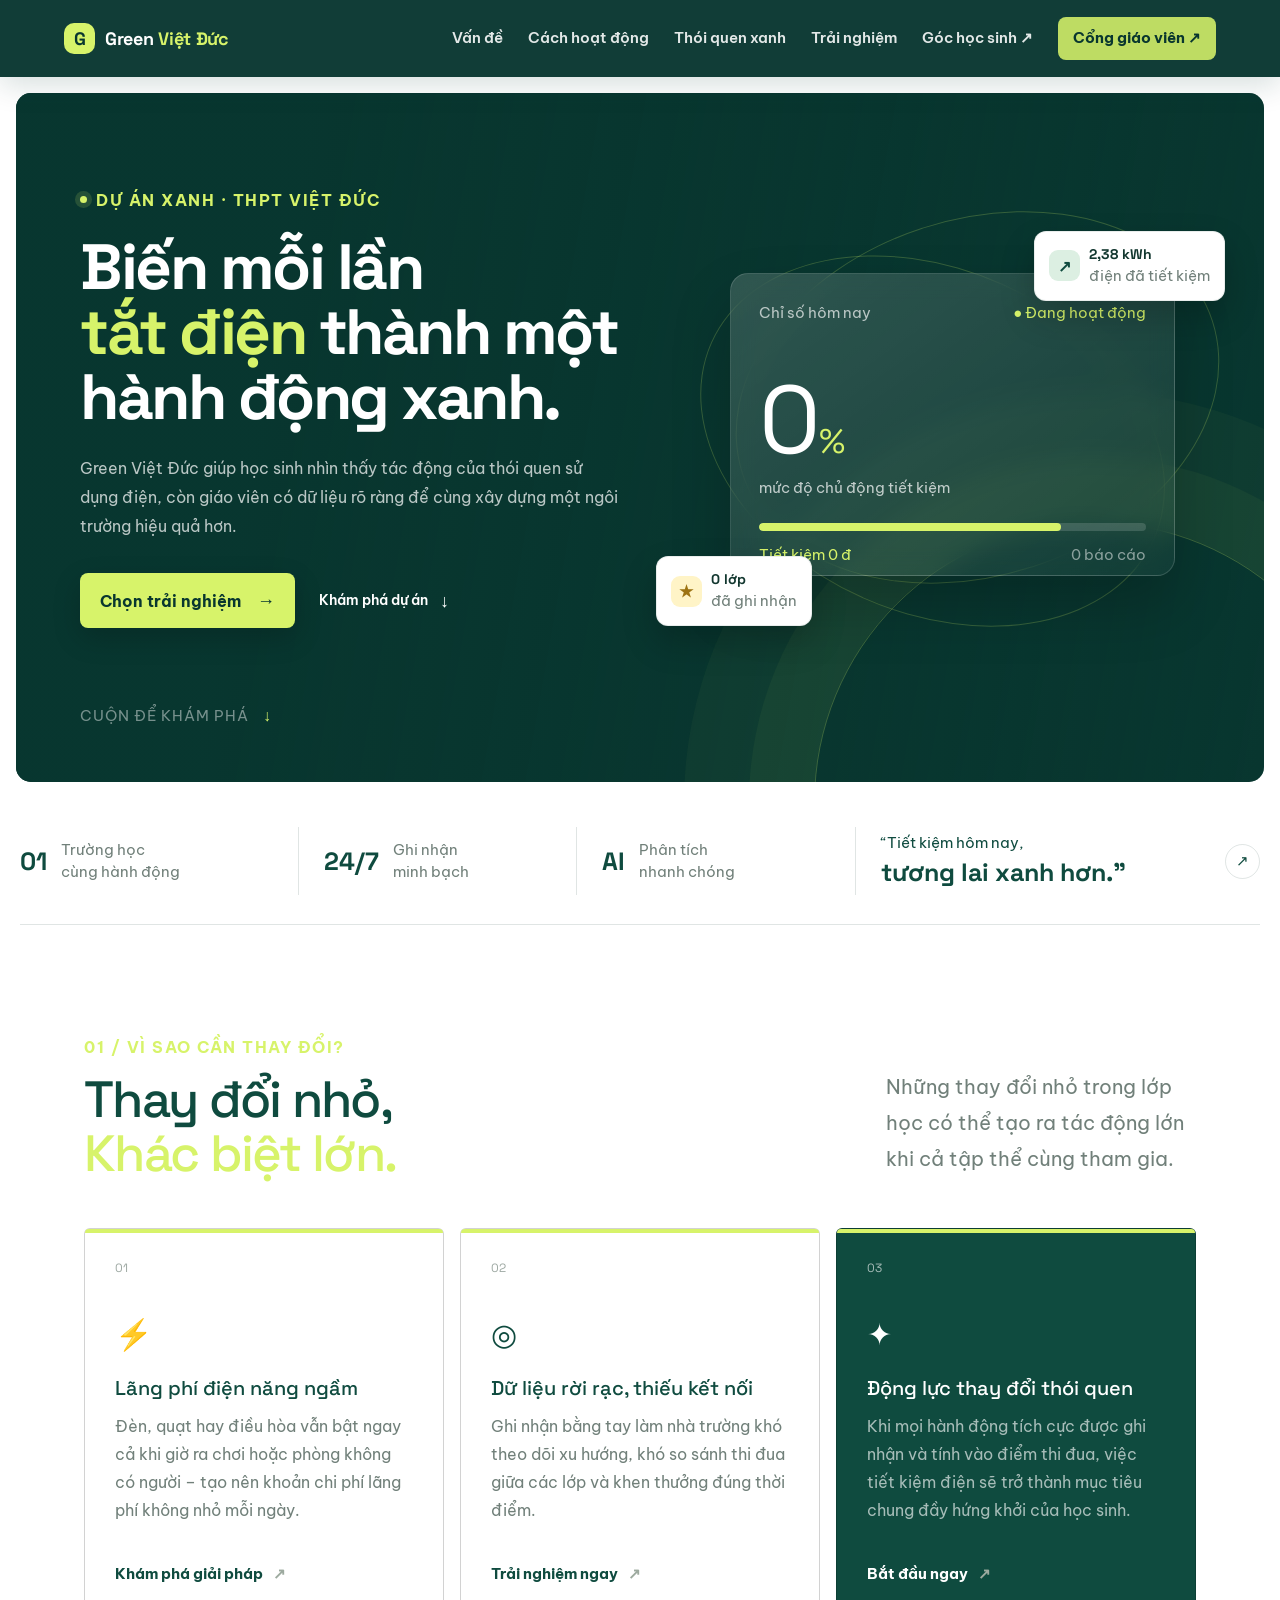
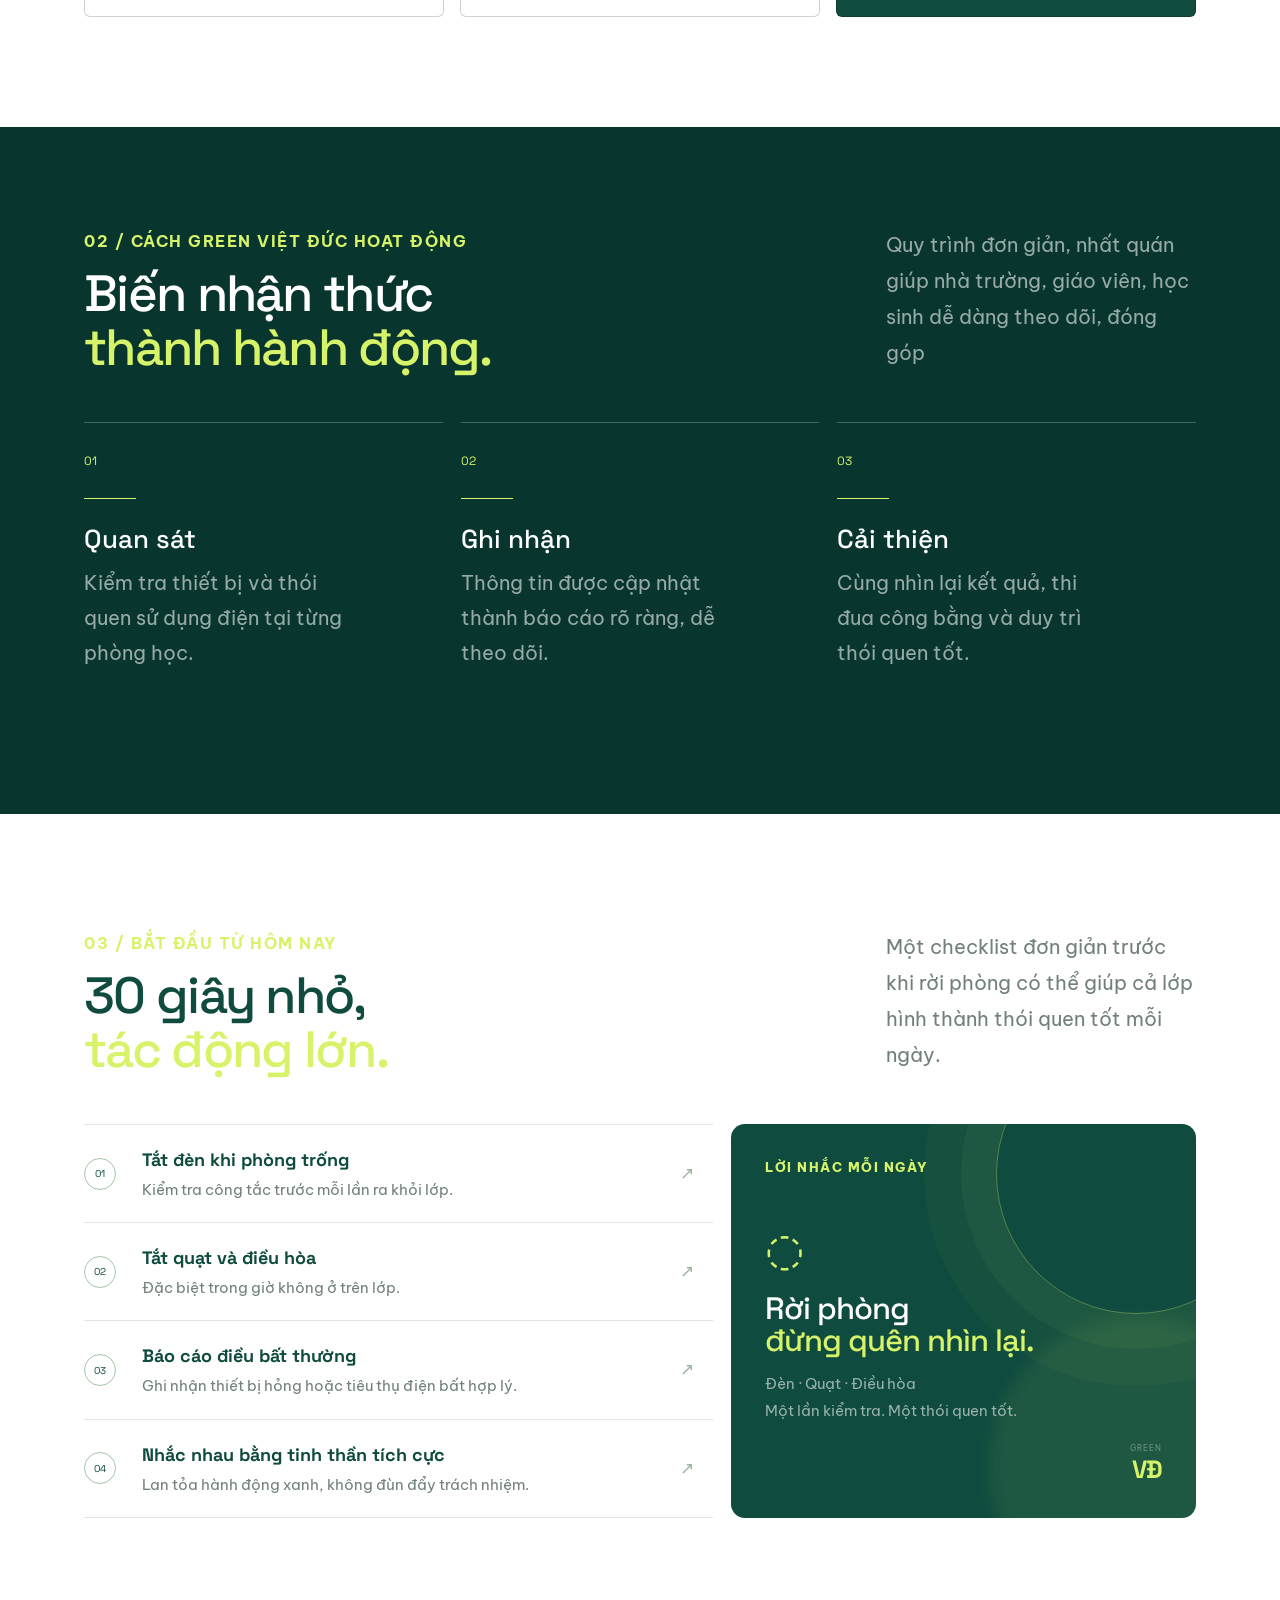
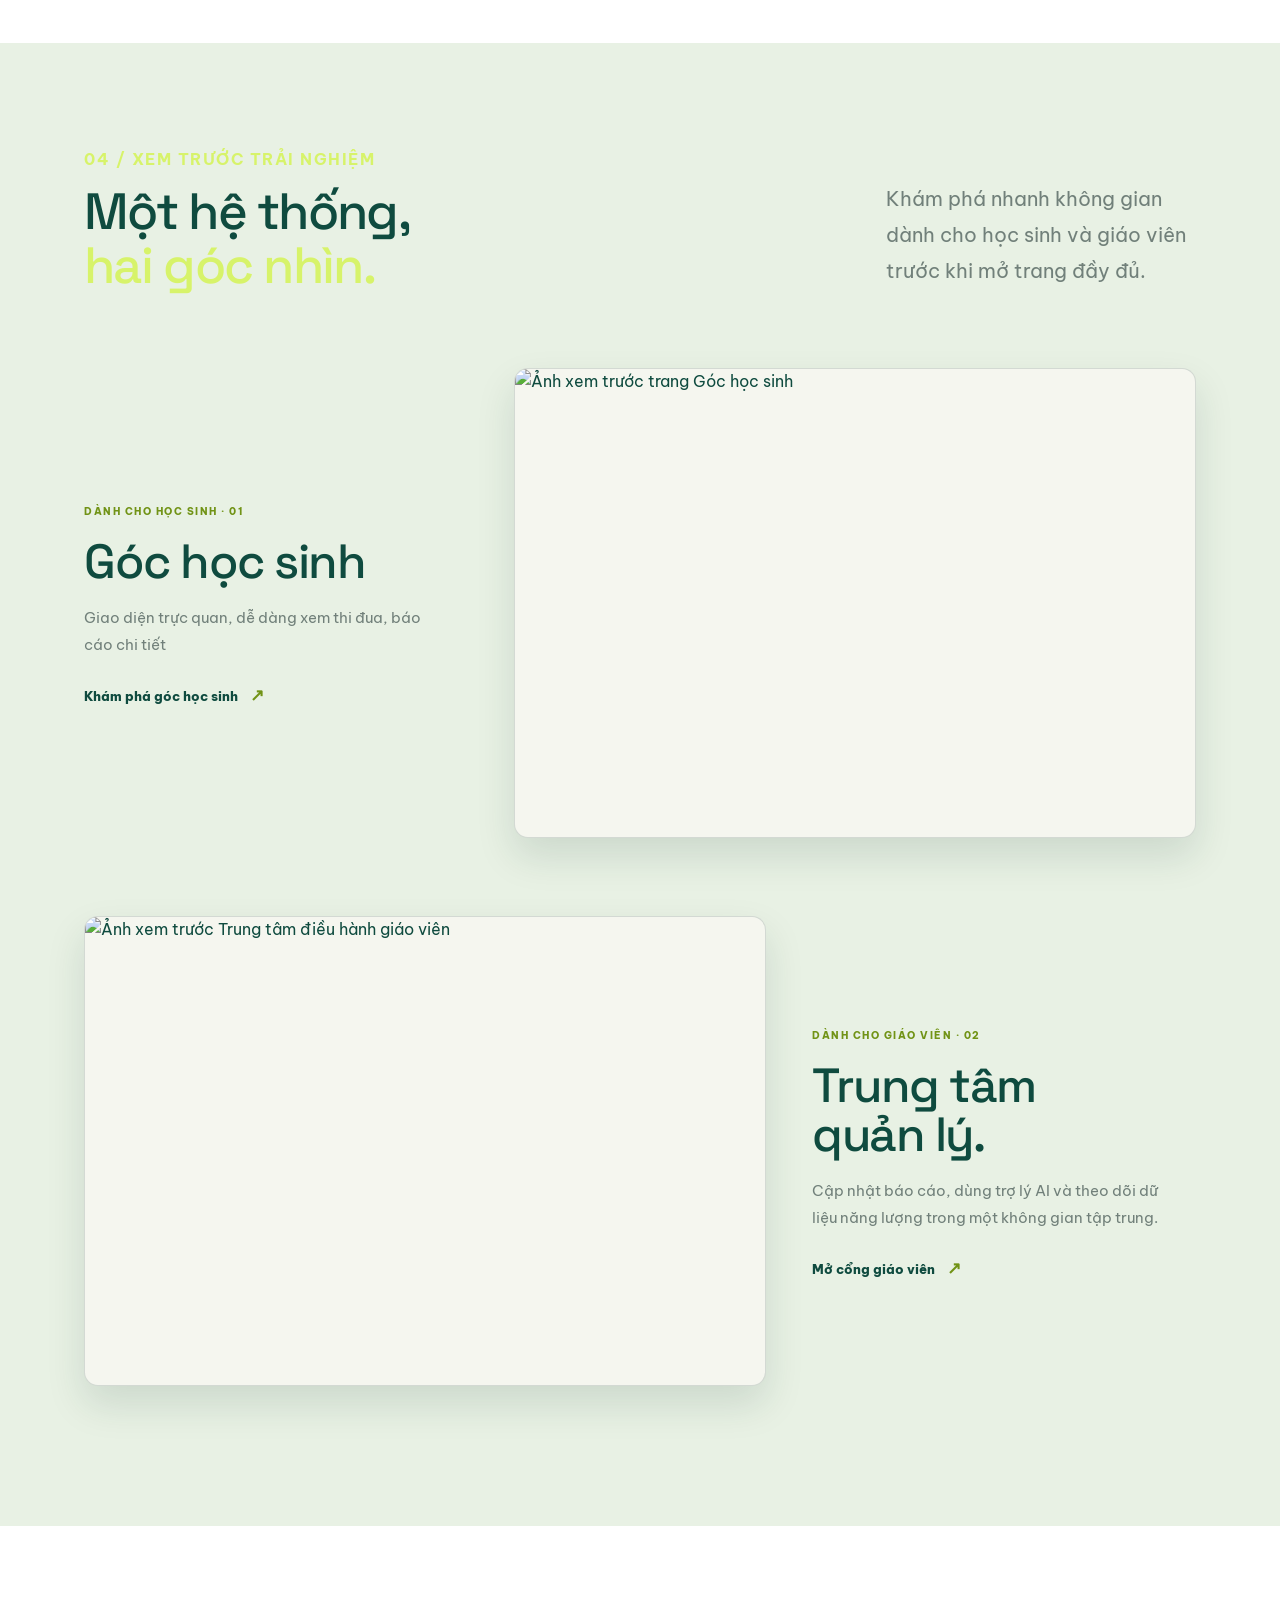
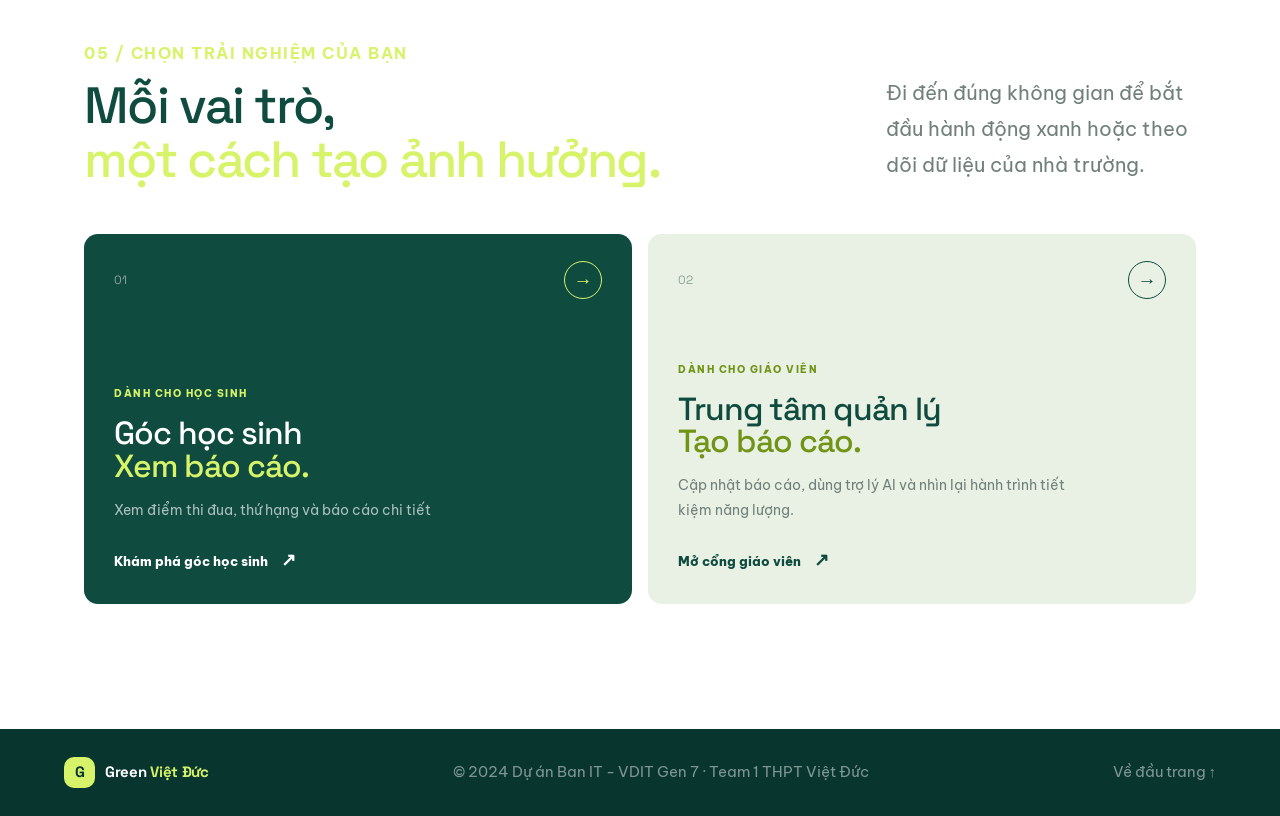
==== commit c1981e2a: "Backup #1" ====
--- a/index.html
+++ b/index.html
@@ -29,9 +29,13 @@
         <a href="#thuc-trang">Vấn đề</a>
         <a href="#quy-trinh">Cách hoạt động</a>
         <a href="#thoi-quen">Thói quen xanh</a>
-        <a href="student.html">Góc học sinh</a>
-        <a href="#danh-sach-bao-cao">Báo cáo</a>
-        <a href="admin.html" class="nav-admin-btn">Cổng giáo viên <span>↗</span></a>
+        <a href="#trai-nghiem">Trải nghiệm</a>
+        <a href="student.html" class=""
+          >Góc học sinh <span>↗</span></a
+        >
+        <a href="admin.html" class="nav-admin-btn"
+          >Cổng giáo viên <span>↗</span></a
+        >
       </nav>
     </header>
 
@@ -40,116 +44,355 @@
         <div class="hero-grid">
           <div class="banner-content">
             <div class="eyebrow"><span></span> Dự án xanh · THPT Việt Đức</div>
-            <h1>Cùng AI <em>tiết kiệm điện</em>, thi đua <em>xanh</em></h1>
-            <p>
-              Green Việt Đức giúp học sinh hình thành thói quen tiết kiệm điện, đồng thời hỗ trợ giáo viên <b>đánh giá, theo dõi và lưu trữ dữ liệu thi đua</b> một cách rõ ràng, thuận tiện để cùng xây dựng một ngôi trường hiệu quả hơn.
+            <h1>
+              Biến mỗi lần <em class="text-nowrap">tắt điện</em> thành một hành
+              động xanh.
+            </h1>
+            <p>
+              Green Việt Đức giúp học sinh nhìn thấy tác động của thói quen sử
+              dụng điện, còn giáo viên có dữ liệu rõ ràng để cùng xây dựng một
+              ngôi trường hiệu quả hơn.
             </p>
             <div class="hero-actions">
-              <a href="#danh-sach-bao-cao" class="btn-primary">Xem báo cáo mới nhất <span>→</span></a>
-              <a href="#thuc-trang" class="btn-secondary">Khám phá dự án <span>↓</span></a>
-            </div>
-            <div class="hero-note"><span class="live-dot"></span> Đang theo dõi hoạt động tiết kiệm điện trong trường</div>
-          </div>
-
-          <div class="hero-visual" aria-label="Tổng quan hoạt động tiết kiệm điện">
+              <a href="#trai-nghiem" class="btn-primary"
+                >Chọn trải nghiệm <span>→</span></a
+              >
+              <a href="#quy-trinh" class="btn-secondary"
+                >Khám phá dự án <span>↓</span></a
+              >
+            </div>
+          </div>
+
+          <div
+            class="hero-visual"
+            aria-label="Tổng quan hoạt động tiết kiệm điện"
+          >
             <div class="visual-orbit orbit-one"></div>
             <div class="visual-orbit orbit-two"></div>
             <div class="energy-panel">
-              <div class="panel-topline"><span>Chỉ số hôm nay</span><span class="status-pill">● Đang hoạt động</span></div>
-              <div class="energy-number">78<span>%</span></div>
+              <div class="panel-topline">
+                <span>Chỉ số hôm nay</span
+                ><span class="status-pill">● Đang hoạt động</span>
+              </div>
+              <div class="energy-number">
+                <span id="energy-score">0</span><span>%</span>
+              </div>
               <div class="energy-label">mức độ chủ động tiết kiệm</div>
-              <div class="meter"><span></span></div>
-              <div class="panel-bottomline"><span id="energy-saved-vnd">Tiết kiệm 7.125 đ</span><span id="energy-report-count">Tuần 04</span></div>
-            </div>
-            <div class="floating-chip chip-save"><span>↗</span><strong id="energy-saved-kwh">2,38 kWh</strong><small>điện đã tiết kiệm</small></div>
-            <div class="floating-chip chip-class"><span>★</span><strong>3 lớp</strong><small>đã ghi nhận</small></div>
+              <div class="meter"><span id="energy-meter-fill"></span></div>
+              <div class="panel-bottomline">
+                <span id="energy-saved-vnd">Tiết kiệm 0 đ</span
+                ><span id="energy-report-count">0 báo cáo</span>
+              </div>
+            </div>
+            <div class="floating-chip chip-save">
+              <span>↗</span><strong id="energy-saved-kwh">2,38 kWh</strong
+              ><small>điện đã tiết kiệm</small>
+            </div>
+            <div class="floating-chip chip-class">
+              <span>★</span><strong id="energy-class-count">0 lớp</strong
+              ><small>đã ghi nhận</small>
+            </div>
           </div>
         </div>
         <div class="hero-scroll">Cuộn để khám phá <span>↓</span></div>
       </section>
 
       <section class="impact-strip" aria-label="Tổng quan dự án">
-        <div class="impact-item"><strong>01</strong><span>Trường học<br />cùng hành động</span></div>
-        <div class="impact-item"><strong>24/7</strong><span>Ghi nhận<br />minh bạch</span></div>
-        <div class="impact-item"><strong>AI</strong><span>Phân tích<br />nhanh chóng</span></div>
-        <div class="impact-item impact-quote"><span>“Tiết kiệm hôm nay,<br /><strong>tương lai xanh hơn.”</strong></span><i>↗</i></div>
-      </section>
-
-      <section id="danh-sach-bao-cao" class="content-section report-section">
-        <div class="report-heading section-heading reveal">
-          <div class="report-intro"><span class="report-live"></span><p>Dữ liệu được cập nhật bởi giáo viên và ban thi đua. Nhấp vào từng báo cáo để xem chi tiết.</p></div>
-        </div>
-        <div id="reportList" class="row g-3 mt-3 report-list-wrap"></div>
+        <div class="impact-item">
+          <strong>01</strong><span>Trường học<br />cùng hành động</span>
+        </div>
+        <div class="impact-item">
+          <strong>24/7</strong><span>Ghi nhận<br />minh bạch</span>
+        </div>
+        <div class="impact-item">
+          <strong>AI</strong><span>Phân tích<br />nhanh chóng</span>
+        </div>
+        <div class="impact-item impact-quote">
+          <span
+            >“Tiết kiệm hôm nay,<br /><strong
+              >tương lai xanh hơn.”</strong
+            ></span
+          ><i>↗</i>
+        </div>
       </section>
 
       <section id="thuc-trang" class="content-section story-section">
         <div class="section-heading reveal">
-          <div><span class="section-kicker">01 / Vì sao cần thay đổi?</span><h2>Nhìn đúng vấn đề<br /><em>để tạo khác biệt.</em></h2></div>
-          <p>Những thay đổi nhỏ trong lớp học có thể tạo ra tác động lớn khi cả cộng đồng cùng tham gia.</p>
+          <div>
+            <span class="section-kicker">01 / Vì sao cần thay đổi?</span>
+            <h2>Thay đổi nhỏ, <br /><em>Khác biệt lớn.</em></h2>
+          </div>
+          <p>
+            Những thay đổi nhỏ trong lớp học có thể tạo ra tác động lớn khi cả
+            tập thể cùng tham gia.
+          </p>
         </div>
         <div class="cards-grid issue-grid">
-          <article class="card issue-card reveal"><div class="card-index">01</div><div class="card-icon">⚡</div><h3>Năng lượng bị bỏ quên</h3><p>Đèn, quạt và điều hòa vẫn hoạt động khi phòng trống hoặc trong giờ ra chơi, tạo ra khoản lãng phí âm thầm mỗi ngày.</p><a href="#quy-trinh" class="text-link">Xem giải pháp <span>↗</span></a></article>
-          <article class="card issue-card reveal"><div class="card-index">02</div><div class="card-icon">◎</div><h3>Dữ liệu chưa liền mạch</h3><p>Việc ghi nhận thủ công khiến nhà trường khó nhìn ra xu hướng, so sánh giữa các lớp và khen thưởng kịp thời.</p><a href="#danh-sach-bao-cao" class="text-link">Xem dữ liệu <span>↗</span></a></article>
-          <article class="card issue-card issue-card-dark reveal"><div class="card-index">03</div><div class="card-icon">✦</div><h3>Ý thức cần một cú hích</h3><p>Khi hành động được ghi nhận và biến thành điểm thi đua, tiết kiệm điện trở thành một mục tiêu chung đầy hào hứng.</p><a href="#quy-trinh" class="text-link">Bắt đầu ngay <span>↗</span></a></article>
+          <article class="card issue-card reveal">
+            <div class="card-index">01</div>
+            <div class="card-icon">⚡</div>
+            <h3>Lãng phí điện năng ngầm</h3>
+            <p>
+              Đèn, quạt hay điều hòa vẫn bật ngay cả khi giờ ra chơi hoặc phòng
+              không có người – tạo nên khoản chi phí lãng phí không nhỏ mỗi
+              ngày.
+            </p>
+            <a href="#quy-trinh" class="text-link"
+              >Khám phá giải pháp <span>↗</span></a
+            >
+          </article>
+          <article class="card issue-card reveal">
+            <div class="card-index">02</div>
+            <div class="card-icon">◎</div>
+            <h3>Dữ liệu rời rạc, thiếu kết nối</h3>
+            <p>
+              Ghi nhận bằng tay làm nhà trường khó theo dõi xu hướng, khó so
+              sánh thi đua giữa các lớp và khen thưởng đúng thời điểm.
+            </p>
+            <a href="#trai-nghiem" class="text-link"
+              >Trải nghiệm ngay <span>↗</span></a
+            >
+          </article>
+          <article class="card issue-card issue-card-dark reveal">
+            <div class="card-index">03</div>
+            <div class="card-icon">✦</div>
+            <h3>Động lực thay đổi thói quen</h3>
+            <p>
+              Khi mọi hành động tích cực được ghi nhận và tính vào điểm thi đua,
+              việc tiết kiệm điện sẽ trở thành mục tiêu chung đầy hứng khởi của
+              học sinh.
+            </p>
+            <a href="#quy-trinh" class="text-link"
+              >Bắt đầu ngay <span>↗</span></a
+            >
+          </article>
         </div>
       </section>
 
       <section id="quy-trinh" class="process-section">
         <div class="content-section process-inner">
           <div class="section-heading light-heading reveal">
-            <div><span class="section-kicker">02 / Cách Green Việt Đức hoạt động</span><h2>Từ quan sát<br /><em>đến hành động.</em></h2></div>
-            <p>Một quy trình gọn gàng để mọi thành viên đều biết mình có thể làm gì cho lớp học.</p>
+            <div>
+              <span class="section-kicker"
+                >02 / Cách Green Việt Đức hoạt động</span
+              >
+              <h2>Biến nhận thức <br /><em>thành hành động.</em></h2>
+            </div>
+            <p>
+              Quy trình đơn giản, nhất quán giúp nhà trường, giáo viên, học sinh
+              dễ dàng theo dõi, đóng góp
+            </p>
           </div>
           <div class="process-grid">
-            <div class="process-step reveal"><span>01</span><div class="step-line"></div><h3>Quan sát</h3><p>Kiểm tra thiết bị và thói quen sử dụng điện tại từng phòng học.</p></div>
-            <div class="process-step reveal"><span>02</span><div class="step-line"></div><h3>Ghi nhận</h3><p>Thông tin được cập nhật thành báo cáo rõ ràng, dễ theo dõi.</p></div>
-            <div class="process-step reveal"><span>03</span><div class="step-line"></div><h3>Cải thiện</h3><p>Cùng nhìn lại kết quả, thi đua công bằng và duy trì thói quen tốt.</p></div>
+            <div class="process-step reveal">
+              <span>01</span>
+              <div class="step-line"></div>
+              <h3>Quan sát</h3>
+              <p>
+                Kiểm tra thiết bị và thói quen sử dụng điện tại từng phòng học.
+              </p>
+            </div>
+            <div class="process-step reveal">
+              <span>02</span>
+              <div class="step-line"></div>
+              <h3>Ghi nhận</h3>
+              <p>Thông tin được cập nhật thành báo cáo rõ ràng, dễ theo dõi.</p>
+            </div>
+            <div class="process-step reveal">
+              <span>03</span>
+              <div class="step-line"></div>
+              <h3>Cải thiện</h3>
+              <p>
+                Cùng nhìn lại kết quả, thi đua công bằng và duy trì thói quen
+                tốt.
+              </p>
+            </div>
           </div>
         </div>
       </section>
 
       <section id="thoi-quen" class="habits-section content-section">
         <div class="section-heading reveal">
-          <div><span class="section-kicker">03 / Bắt đầu từ hôm nay</span><h2>30 giây nhỏ,<br /><em>tác động lớn.</em></h2></div>
-          <p>Một checklist đơn giản trước khi rời phòng có thể giúp cả lớp hình thành thói quen tốt mỗi ngày.</p>
+          <div>
+            <span class="section-kicker">03 / Bắt đầu từ hôm nay</span>
+            <h2>30 giây nhỏ,<br /><em>tác động lớn.</em></h2>
+          </div>
+          <p>
+            Một checklist đơn giản trước khi rời phòng có thể giúp cả lớp hình
+            thành thói quen tốt mỗi ngày.
+          </p>
         </div>
         <div class="habits-layout">
           <div class="habit-list reveal">
-            <div class="habit-item"><span class="habit-check">01</span><div><strong>Tắt đèn khi phòng trống</strong><p>Kiểm tra công tắc trước mỗi lần ra khỏi lớp.</p></div><span class="habit-arrow">↗</span></div>
-            <div class="habit-item"><span class="habit-check">02</span><div><strong>Tắt quạt và điều hòa</strong><p>Đặc biệt trong giờ ra chơi hoặc khi chuyển tiết.</p></div><span class="habit-arrow">↗</span></div>
-            <div class="habit-item"><span class="habit-check">03</span><div><strong>Báo cáo điều bất thường</strong><p>Ghi nhận thiết bị hỏng hoặc tiêu thụ điện bất hợp lý.</p></div><span class="habit-arrow">↗</span></div>
-            <div class="habit-item"><span class="habit-check">04</span><div><strong>Nhắc nhau bằng tinh thần tích cực</strong><p>Lan tỏa hành động xanh, không phê bình hay đổ lỗi.</p></div><span class="habit-arrow">↗</span></div>
+            <div class="habit-item">
+              <span class="habit-check">01</span>
+              <div>
+                <strong>Tắt đèn khi phòng trống</strong>
+                <p>Kiểm tra công tắc trước mỗi lần ra khỏi lớp.</p>
+              </div>
+              <span class="habit-arrow">↗</span>
+            </div>
+            <div class="habit-item">
+              <span class="habit-check">02</span>
+              <div>
+                <strong>Tắt quạt và điều hòa</strong>
+                <p>Đặc biệt trong giờ không ở trên lớp.</p>
+              </div>
+              <span class="habit-arrow">↗</span>
+            </div>
+            <div class="habit-item">
+              <span class="habit-check">03</span>
+              <div>
+                <strong>Báo cáo điều bất thường</strong>
+                <p>Ghi nhận thiết bị hỏng hoặc tiêu thụ điện bất hợp lý.</p>
+              </div>
+              <span class="habit-arrow">↗</span>
+            </div>
+            <div class="habit-item">
+              <span class="habit-check">04</span>
+              <div>
+                <strong>Nhắc nhau bằng tinh thần tích cực</strong>
+                <p>Lan tỏa hành động xanh, không đùn đẩy trách nhiệm.</p>
+              </div>
+              <span class="habit-arrow">↗</span>
+            </div>
           </div>
           <div class="habit-poster reveal">
             <div class="poster-glow"></div>
             <span class="poster-label">LỜI NHẮC MỖI NGÀY</span>
             <div class="poster-icon">◌</div>
             <h3>Rời phòng<br /><em>đừng quên nhìn lại.</em></h3>
-            <p>Đèn · Quạt · Điều hòa<br />Một lần kiểm tra. Một thói quen tốt.</p>
+            <p>
+              Đèn · Quạt · Điều hòa<br />Một lần kiểm tra. Một thói quen tốt.
+            </p>
             <div class="poster-stamp">GREEN<br /><strong>VĐ</strong></div>
           </div>
         </div>
       </section>
 
-      <section class="community-section">
-        <div class="community-inner content-section">
-          <div class="community-copy reveal">
-            <span class="section-kicker">04 / Sức mạnh cộng đồng</span>
-            <h2>Một ngôi trường xanh<br /><em>bắt đầu từ chúng ta.</em></h2>
-            <p>Không cần chờ một chiến dịch lớn. Khi mỗi lớp cùng quan sát, ghi nhận và nhắc nhau, năng lượng tiết kiệm được sẽ trở thành kết quả của cả cộng đồng.</p>
-            <a href="#danh-sach-bao-cao" class="community-link">Theo dõi hành trình của các lớp <span>→</span></a>
-          </div>
-          <div class="community-metrics reveal">
-            <div class="metric-row"><strong>01</strong><span>Học sinh<br />chủ động</span><b>↗</b></div>
-            <div class="metric-row"><strong>02</strong><span>Giáo viên<br />đồng hành</span><b>↗</b></div>
-            <div class="metric-row"><strong>03</strong><span>Môi trường<br />bền vững</span><b>↗</b></div>
-          </div>
+      <section class="showcase-section">
+        <div class="showcase-inner content-section">
+          <div class="section-heading reveal">
+            <div>
+              <span class="section-kicker">04 / Xem trước trải nghiệm</span>
+              <h2>Một hệ thống,<br /><em>hai góc nhìn.</em></h2>
+            </div>
+            <p>
+              Khám phá nhanh không gian dành cho học sinh và giáo viên trước khi
+              mở trang đầy đủ.
+            </p>
+          </div>
+          <div class="showcase-list">
+            <a class="showcase-row reveal" href="student.html">
+              <div class="showcase-copy">
+                <span class="showcase-label">DÀNH CHO HỌC SINH · 01</span>
+                <h3>Góc học sinh</h3>
+                <p>
+                  Giao diện trực quan, dễ dàng xem thi đua, báo cáo chi tiết
+                </p>
+                <span class="showcase-link"
+                  >Khám phá góc học sinh <strong>↗</strong></span
+                >
+              </div>
+              <div class="showcase-image">
+                <img
+                  src="screenshot.png"
+                  alt="Ảnh xem trước trang Góc học sinh"
+                  loading="lazy"
+                />
+              </div>
+            </a>
+            <a
+              class="showcase-row showcase-row-reverse reveal"
+              href="admin.html"
+            >
+              <div class="showcase-copy">
+                <span class="showcase-label">DÀNH CHO GIÁO VIÊN · 02</span>
+                <h3>Trung tâm <br> quản lý.</em></h3>
+                <p>
+                  Cập nhật báo cáo, dùng trợ lý AI và theo dõi dữ liệu năng
+                  lượng trong một không gian tập trung.
+                </p>
+                <span class="showcase-link"
+                  >Mở cổng giáo viên <strong>↗</strong></span
+                >
+              </div>
+              <div class="showcase-image">
+                <img
+                  src="screenshot2.png"
+                  alt="Ảnh xem trước Trung tâm điều hành giáo viên"
+                  loading="lazy"
+                />
+              </div>
+            </a>
+          </div>
+        </div>
+      </section>
+
+      <section id="trai-nghiem" class="experience-section content-section">
+        <div class="section-heading reveal">
+          <div>
+            <span class="section-kicker">05 / Chọn trải nghiệm của bạn</span>
+            <h2>Mỗi vai trò,<br /><em>một cách tạo ảnh hưởng.</em></h2>
+          </div>
+          <p>
+            Đi đến đúng không gian để bắt đầu hành động xanh hoặc theo dõi dữ
+            liệu của nhà trường.
+          </p>
+        </div>
+        <div class="experience-grid">
+          <a
+            class="experience-card experience-student reveal"
+            href="student.html"
+          >
+            <div class="experience-card-top">
+              <span class="experience-number">01</span
+              ><span class="experience-icon">→</span>
+            </div>
+            <div class="experience-card-content">
+              <span class="experience-label">DÀNH CHO HỌC SINH</span>
+              <h3>Góc học sinh<br /><em>Xem báo cáo.</em></h3>
+              <p>
+                Xem điểm thi đua, thứ hạng và báo cáo chi tiết
+              </p>
+              <span class="experience-link"
+                >Khám phá góc học sinh <strong>↗</strong></span
+              >
+            </div>
+          </a>
+          <a
+            class="experience-card experience-teacher reveal"
+            href="admin.html"
+          >
+            <div class="experience-card-top">
+              <span class="experience-number">02</span
+              ><span class="experience-icon">→</span>
+            </div>
+            <div class="experience-card-content">
+              <span class="experience-label">DÀNH CHO GIÁO VIÊN</span>
+              <h3>Trung tâm quản lý<br /><em>Tạo báo cáo.</em></h3>
+              <p>
+                Cập nhật báo cáo, dùng trợ lý AI và nhìn lại hành trình tiết
+                kiệm năng lượng.
+              </p>
+              <span class="experience-link"
+                >Mở cổng giáo viên <strong>↗</strong></span
+              >
+            </div>
+          </a>
         </div>
       </section>
     </main>
 
     <footer>
-      <div class="footer-inner"><div class="logo footer-logo"><span class="logo-mark">G</span><span>Green <strong>Việt Đức</strong></span></div><p>© 2024 Dự án Ban IT - VDIT Gen 7 · Team 1 THPT Việt Đức</p><a href="#top">Về đầu trang ↑</a></div>
+      <div class="footer-inner">
+        <div class="logo footer-logo">
+          <span class="logo-mark">G</span
+          ><span>Green <strong>Việt Đức</strong></span>
+        </div>
+        <p>© 2024 Dự án Ban IT - VDIT Gen 7 · Team 1 THPT Việt Đức</p>
+        <a href="#top">Về đầu trang ↑</a>
+      </div>
     </footer>
 
     <!-- JavaScript Trang Học Sinh -->
--- a/style.css
+++ b/style.css
@@ -185,7 +185,7 @@
     border-radius: 10px;
     margin-bottom: 15px;
     overflow: hidden;
-    box-shadow: 0 2px 8px rgba(0,0,0,0.04);
+    box-shadow: 0 2px 8px rgba(0, 0, 0, 0.04);
 }
 
 .report-header {
@@ -347,7 +347,9 @@
     gap: 15px;
 }
 
-.form-group input, .form-group textarea, #json-input {
+.form-group input,
+.form-group textarea,
+#json-input {
     width: 100%;
     padding: 12px;
     border: 1px solid #ccc;
@@ -427,7 +429,7 @@
         left: 0;
         background: #1b5e20;
         padding: 15px 0;
-        box-shadow: 0 4px 8px rgba(0,0,0,0.2);
+        box-shadow: 0 4px 8px rgba(0, 0, 0, 0.2);
     }
 
     nav.active {
@@ -440,6 +442,7 @@
         text-align: center;
     }
 }
+
 /* =========================================================
    HIỆU ỨNG CHUYỂN ĐỘNG (MODERN LANDING PAGE VIBE ANIMATIONS)
    ========================================================= */
@@ -476,6 +479,7 @@
         opacity: 0;
         transform: translateY(30px);
     }
+
     to {
         opacity: 1;
         transform: translateY(0);
@@ -483,34 +487,41 @@
 }
 
 /* 3. Nút bấm hiệu ứng Glow & Lift (Mượt như Landing Page Premium) */
-.btn-primary, .btn-partyrock-admin, .btn-save, .btn-delete {
+.btn-primary,
+.btn-partyrock-admin {
     position: relative;
     overflow: hidden;
     transition: all 0.3s cubic-bezier(0.16, 1, 0.3, 1) !important;
 }
 
-.btn-primary:hover, .btn-partyrock-admin:hover, .btn-save:hover, .btn-delete:hover, .btn-danger:hover {
+.btn-primary:hover,
+.btn-partyrock-admin:hover {
     transform: translateY(-3px) scale(1.02) !important;
     /* box-shadow: 0 10px 25px rgba(46, 125, 50, 0.4) !important; */
 }
 
 /* 4. Thẻ nội dung (Card) hiệu ứng nâng khối & phát sáng viền nhẹ */
-.card, .report-card, .partyrock-box {
+.card,
+.report-card,
+.partyrock-box {
     transition: transform 0.4s cubic-bezier(0.16, 1, 0.3, 1), box-shadow 0.4s ease, border-color 0.4s ease !important;
 }
 
-.card:hover, .report-card:hover {
+.card:hover,
+.report-card:hover {
     transform: translateY(-6px);
     box-shadow: 0 12px 30px rgba(0, 0, 0, 0.08) !important;
 }
 
 /* 5. Chuyển động icon nhịp đập nhẹ */
-.card-icon, .partyrock-icon {
+.card-icon,
+.partyrock-icon {
     display: inline-block;
     transition: transform 0.3s ease;
 }
 
-.card:hover .card-icon, .partyrock-box:hover .partyrock-icon {
+.card:hover .card-icon,
+.partyrock-box:hover .partyrock-icon {
     transform: scale(1.15) rotate(5deg);
 }
 
@@ -554,7 +565,10 @@
     text-decoration: none;
 }
 
-.logo strong { color: var(--lime); }
+.logo strong {
+    color: var(--lime);
+}
+
 .logo-mark {
     display: grid;
     place-items: center;
@@ -567,11 +581,31 @@
     font-weight: 700;
 }
 
-nav { gap: 25px; }
-nav a { font-size: 15px; font-weight: 600; opacity: .88; }
-nav a:hover { color: var(--lime); }
-.nav-admin-btn { background: var(--lime); color: var(--forest-deep) !important; border-radius: 8px; padding: 10px 15px; }
-.nav-admin-btn:hover { background: #e6fb8d !important; transform: translateY(-2px); }
+nav {
+    gap: 25px;
+}
+
+nav a {
+    font-size: 13px;
+    font-weight: 600;
+    opacity: .88;
+}
+
+nav a:hover {
+    color: var(--lime);
+}
+
+.nav-admin-btn {
+    background: var(--lime);
+    color: var(--forest-deep) !important;
+    border-radius: 8px;
+    padding: 10px 15px;
+}
+
+.nav-admin-btn:hover {
+    background: #e6fb8d !important;
+    transform: translateY(-2px);
+}
 
 .banner {
     position: relative;
@@ -606,244 +640,2082 @@
     box-shadow: 0 0 0 65px rgba(215, 243, 106, .04), 0 0 0 130px rgba(215, 243, 106, .03);
 }
 
-.hero-grid { display: grid; grid-template-columns: minmax(0, 1.05fr) minmax(390px, .95fr); gap: 7%; align-items: center; max-width: 1240px; margin: 0 auto; }
-.banner-content { max-width: 620px; }
-.eyebrow, .section-kicker { color: var(--lime); font-size: 15px; font-weight: 700; letter-spacing: 1.5px; text-transform: uppercase; }
-.eyebrow { display: flex; align-items: center; gap: 9px; margin-bottom: 23px; }
-.eyebrow span, .live-dot { display: inline-block; width: 7px; height: 7px; border-radius: 50%; background: var(--lime); box-shadow: 0 0 0 5px rgba(215, 243, 106, .14); }
-.banner h1 { max-width: 650px; margin-bottom: 24px; font-family: 'Space Grotesk', sans-serif; font-size: clamp(44px, 5vw, 72px); line-height: 1.02; letter-spacing: -2.5px; }
-.banner h1 em, .section-heading em { color: var(--lime); font-style: normal; }
-.banner p { max-width: 540px; margin: 0 0 32px; color: rgba(255,255,255,.72); font-size: 16px; line-height: 1.8; }
-.hero-actions { display: flex; flex-wrap: wrap; align-items: center; gap: 14px; }
-.btn-primary { background: var(--lime); color: var(--forest-deep); border: 0; border-radius: 8px; padding: 14px 20px; box-shadow: 0 10px 28px rgba(0,0,0,.18); }
-.btn-primary span, .btn-secondary span { margin-left: 12px; font-size: 18px; }
-.btn-primary:hover { background: #e6fb8d; color: var(--forest-deep); }
-.btn-secondary { display: inline-flex; align-items: center; color: white; padding: 13px 10px; text-decoration: none; font-size: 15px; font-weight: 600; }
-.btn-secondary:hover { color: var(--lime); }
-.hero-note { display: flex; align-items: center; gap: 10px; margin-top: 42px; color: rgba(255,255,255,.52); font-size: 15px; }
-.live-dot { width: 6px; height: 6px; box-shadow: none; }
-.hero-visual { position: relative; min-height: 420px; }
-.visual-orbit { position: absolute; border: 1px solid rgba(215,243,106,.22); border-radius: 50%; }
-.orbit-one { inset: 5% -5% 10% 5%; transform: rotate(-18deg); }
-.orbit-two { inset: 17% 5% 1% -3%; transform: rotate(24deg); }
-.energy-panel { position: absolute; inset: 18% 5% 10%; padding: 28px; border: 1px solid rgba(255,255,255,.15); border-radius: 18px; background: linear-gradient(145deg, rgba(255,255,255,.16), rgba(255,255,255,.04)); backdrop-filter: blur(12px); box-shadow: 0 30px 60px rgba(0,0,0,.2); }
-.panel-topline, .panel-bottomline { display: flex; justify-content: space-between; align-items: center; color: rgba(255,255,255,.68); font-size: 15px; }
-.status-pill { color: var(--lime); font-size: 15px; }
-.energy-number { margin-top: 55px; color: white; font-family: 'Space Grotesk', sans-serif; font-size: 96px; line-height: .85; letter-spacing: -6px; }
-.energy-number span { margin-left: 4px; color: var(--lime); font-size: 34px; letter-spacing: 0; }
-#energy-score { margin-left: 0; color: inherit; font-size: inherit; letter-spacing: inherit; }
-.energy-label { margin: 16px 0 23px; color: rgba(255,255,255,.72); font-size: 15px; }
-.meter { height: 8px; overflow: hidden; border-radius: 20px; background: rgba(255,255,255,.15); }
-.meter span { display: block; width: 78%; height: 100%; border-radius: inherit; background: var(--lime); }
-.panel-bottomline { margin-top: 13px; color: var(--lime); }
-.panel-bottomline span:last-child { color: rgba(255,255,255,.5); }
-.floating-chip { position: absolute; display: grid; grid-template-columns: 31px 1fr; column-gap: 9px; align-items: center; min-width: 145px; padding: 12px 14px; border: 1px solid rgba(18,55,47,.09); border-radius: 12px; background: #fff; box-shadow: 0 16px 35px rgba(0,0,0,.2); }
-.floating-chip span { grid-row: span 2; display: grid; place-items: center; width: 31px; height: 31px; border-radius: 9px; background: var(--mint); color: var(--forest); font-weight: 700; }
-.floating-chip strong { color: var(--ink); font-family: 'Space Grotesk', sans-serif; font-size: 15px; }
-.floating-chip small { color: var(--muted); font-size: 15px; }
-.chip-save { top: 8%; right: -5%; }
-.chip-class { bottom: -2%; left: -10%; }
-.chip-class span { background: #fff4c7; color: #9d7313; }
-.hero-scroll { max-width: 1240px; margin: 75px auto 0; color: rgba(255,255,255,.45); font-size: 15px; letter-spacing: 1px; text-transform: uppercase; }
-.hero-scroll span { margin-left: 10px; color: var(--lime); font-size: 16px; }
-
-.impact-strip { display: grid; grid-template-columns: repeat(3, 1fr) 1.45fr; max-width: 1240px; margin: 0 auto; padding: 29px 0; border-bottom: 1px solid var(--line); }
-.impact-item { display: flex; align-items: center; gap: 14px; padding: 5px 25px; border-right: 1px solid var(--line); color: var(--muted); font-size: 15px; line-height: 1.45; }
-.impact-item:first-child { padding-left: 0; }
-.impact-item strong { color: var(--forest); font-family: 'Space Grotesk', sans-serif; font-size: 25px; }
-.impact-quote { justify-content: space-between; padding-right: 0; border: 0; color: var(--forest); font-size: 15px; }
-.impact-quote i { display: grid; place-items: center; width: 35px; height: 35px; border: 1px solid var(--line); border-radius: 50%; color: var(--forest); font-style: normal; }
-.content-section { max-width: 1240px; padding: 110px 5%; }
-.section-heading { display: flex; justify-content: space-between; align-items: end; gap: 50px; margin-bottom: 47px; }
-.section-heading h2 { margin: 14px 0 0; color: var(--forest); font-family: 'Space Grotesk', sans-serif; font-size: clamp(32px, 4vw, 51px); line-height: 1.06; letter-spacing: -1.7px; }
-.section-heading p { max-width: 310px; margin: 0 0 4px; color: var(--muted); font-size: 20px; line-height: 1.8; }
-.issue-grid { grid-template-columns: repeat(3, 1fr); gap: 16px; }
-.issue-card { position: relative; min-height: 340px; padding: 30px; border: 1px solid var(--line); border-top: 0; border-radius: 13px; background: #fff; text-align: left; box-shadow: none; }
-.issue-card::before { content: ''; position: absolute; top: 0; left: 0; right: 0; height: 4px; border-radius: 13px 13px 0 0; background: var(--lime); }
-.card-index { color: #9da8a2; font-family: 'Space Grotesk', sans-serif; font-size: 15px; }
-.card-icon { margin: 35px 0 19px; color: var(--forest); font-size: 30px; }
-.issue-card h3 { margin-bottom: 12px; color: var(--forest); font-family: 'Space Grotesk', sans-serif; font-size: 20px; }
-.issue-card p { color: var(--muted); font-size: 15px; line-height: 1.75; }
-.text-link { display: inline-block; margin-top: 23px; color: var(--forest); font-size: 15px; font-weight: 700; text-decoration: none; }
-.text-link span { margin-left: 7px; color: #9daa9f; }
-.issue-card-dark { background: var(--forest) !important; color: white; }
-.issue-card-dark h3, .issue-card-dark .card-icon, .issue-card-dark .text-link { color: white; }
-.issue-card-dark p, .issue-card-dark .card-index { color: rgba(255,255,255,.63); }
-.issue-card-dark::before { background: var(--lime); }
-.process-section { background: var(--forest-deep); }
-.process-inner { padding-top: 100px; padding-bottom: 104px; }
-.light-heading h2 { color: white; }
-.light-heading p { color: rgba(255,255,255,.58); }
-.process-grid { display: grid; grid-template-columns: repeat(3, 1fr); gap: 18px; }
-.process-step { padding: 24px 0; border-top: 1px solid rgba(255,255,255,.24); }
-.process-step > span { color: var(--lime); font-family: 'Space Grotesk', sans-serif; font-size: 22px; }
-.step-line { width: 52px; height: 1px; margin: 27px 0 25px; background: var(--lime); }
-.process-step h3 { margin-bottom: 10px; color: white; font-family: 'Space Grotesk', sans-serif; font-size: 32px; }
-.process-step p { max-width: 280px; color: rgba(255,255,255,.58); font-size: 20px; line-height: 1.75; }
-.report-section { padding-bottom: 120px; }
-.report-intro { display: flex; align-items: start; gap: 13px; width: 100%; max-width: none; }
-.report-intro p { margin: 0; max-width: none; width: 100%; }
-.report-live { flex: 0 0 auto; width: 8px; height: 8px; margin-top: 6px; border-radius: 50%; background: #68b75a; box-shadow: 0 0 0 5px #dcefe2; }
-.report-list-wrap { min-height: 130px; }
-.report-list-wrap:empty::before { content: 'Chưa có báo cáo nào được cập nhật.'; display: block; padding: 45px; border: 1px dashed var(--line); border-radius: 14px; color: var(--muted); text-align: center; font-size: 15px; }
-.habits-section { padding-top: 115px; padding-bottom: 125px; }
-.habits-layout { display: grid; grid-template-columns: minmax(0, 1.15fr) minmax(280px, .85fr); gap: 18px; align-items: stretch; }
-.habit-list { border-top: 1px solid var(--line); }
-.habit-item { display: grid; grid-template-columns: 42px 1fr 25px; align-items: center; gap: 16px; padding: 21px 8px 21px 0; border-bottom: 1px solid var(--line); transition: padding .3s ease, background .3s ease; }
-.habit-item:hover { padding-left: 13px; background: rgba(220,239,226,.36); }
-.habit-check { display: grid; place-items: center; width: 32px; height: 32px; border: 1px solid #a5c6a8; border-radius: 50%; color: var(--forest); font-family: 'Space Grotesk', sans-serif; font-size: 15px; }
-.habit-item strong { display: block; color: var(--forest); font-family: 'Space Grotesk', sans-serif; font-size: 15px; }
-.habit-item p { margin: 5px 0 0; color: var(--muted); font-size: 15px; line-height: 1.55; }
-.habit-arrow { color: #9ab29e; font-size: 17px; transition: transform .3s ease, color .3s ease; }
-.habit-item:hover .habit-arrow { color: var(--forest); transform: translate(3px, -3px); }
-.habit-poster { position: relative; display: flex; flex-direction: column; min-height: 390px; overflow: hidden; padding: 34px; border-radius: 14px; background: var(--forest); color: #fff; isolation: isolate; }
-.habit-poster::before { content: ''; position: absolute; z-index: -1; top: -90px; right: -80px; width: 280px; height: 280px; border: 1px solid rgba(215,243,106,.35); border-radius: 50%; box-shadow: 0 0 0 35px rgba(215,243,106,.04), 0 0 0 72px rgba(215,243,106,.03); }
-.poster-glow { position: absolute; z-index: -1; right: -20%; bottom: -25%; width: 300px; height: 300px; border-radius: 50%; background: rgba(215,243,106,.08); filter: blur(8px); }
-.poster-label { color: var(--lime); font-size: 15px; font-weight: 800; letter-spacing: 1.5px; }
-.poster-icon { margin-top: 49px; color: var(--lime); font-size: 45px; line-height: 1; }
-.habit-poster h3 { margin: 22px 0 13px; font-family: 'Space Grotesk', sans-serif; font-size: 31px; line-height: 1.02; letter-spacing: -1px; }
-.habit-poster h3 em { color: var(--lime); font-style: normal; }
-.habit-poster p { margin: 0; color: rgba(255,255,255,.57); font-size: 15px; line-height: 1.8; }
-.poster-stamp { align-self: end; margin-top: auto; color: rgba(255,255,255,.35); font-size: 15px; letter-spacing: 1px; line-height: 1.2; text-align: right; }
-.poster-stamp strong { color: var(--lime); font-family: 'Space Grotesk', sans-serif; font-size: 25px; letter-spacing: -1px; }
-.community-section { background: #e8f1e4; }
-.community-inner { display: grid; grid-template-columns: 1.1fr .9fr; gap: 12%; align-items: center; padding-top: 104px; padding-bottom: 105px; }
-.community-copy h2 { margin: 15px 0 19px; color: var(--forest); font-family: 'Space Grotesk', sans-serif; font-size: clamp(33px, 4vw, 51px); line-height: 1.03; letter-spacing: -1.7px; }
-.community-copy h2 em { color: #719316; font-style: normal; }
-.community-copy > p { max-width: 465px; margin-bottom: 27px; color: var(--muted); font-size: 15px; line-height: 1.85; }
-.community-link { color: var(--forest); font-size: 15px; font-weight: 800; text-decoration: none; }
-.community-link span { display: inline-block; margin-left: 12px; color: #719316; font-size: 18px; transition: transform .3s ease; }
-.community-link:hover span { transform: translateX(5px); }
-.community-metrics { border-top: 1px solid rgba(18,55,47,.2); }
-.metric-row { display: grid; grid-template-columns: 45px 1fr 25px; align-items: center; gap: 15px; padding: 22px 3px; border-bottom: 1px solid rgba(18,55,47,.2); }
-.metric-row strong { color: #719316; font-family: 'Space Grotesk', sans-serif; font-size: 15px; }
-.metric-row span { color: var(--forest); font-family: 'Space Grotesk', sans-serif; font-size: 17px; line-height: 1.15; }
-.metric-row b { color: #9aaa98; font-size: 16px; font-weight: 400; }
-footer { margin-top: 0; padding: 28px max(5%, calc((100vw - 1240px) / 2)); background: var(--forest-deep); text-align: left; }
-.footer-inner { display: flex; align-items: center; justify-content: space-between; gap: 20px; }
-.footer-inner p, .footer-inner a { margin: 0; color: rgba(255,255,255,.48); font-size: 15px; text-decoration: none; }
-.footer-inner a:hover { color: var(--lime); }
-.footer-logo { font-size: 15px; }
+.hero-grid {
+    display: grid;
+    grid-template-columns: minmax(0, 1.05fr) minmax(390px, .95fr);
+    gap: 7%;
+    align-items: center;
+    max-width: 1240px;
+    margin: 0 auto;
+}
+
+.banner-content {
+    max-width: 620px;
+}
+
+.eyebrow,
+.section-kicker {
+    color: var(--lime);
+    font-size: 11px;
+    font-weight: 700;
+    letter-spacing: 1.5px;
+    text-transform: uppercase;
+}
+
+.eyebrow {
+    display: flex;
+    align-items: center;
+    gap: 9px;
+    margin-bottom: 23px;
+}
+
+.eyebrow span,
+.live-dot {
+    display: inline-block;
+    width: 7px;
+    height: 7px;
+    border-radius: 50%;
+    background: var(--lime);
+    box-shadow: 0 0 0 5px rgba(215, 243, 106, .14);
+}
+
+.banner h1 {
+    max-width: 650px;
+    margin-bottom: 24px;
+    font-family: 'Space Grotesk', sans-serif;
+    font-size: clamp(44px, 5vw, 72px);
+    line-height: 1.02;
+    letter-spacing: -2.5px;
+}
+
+.banner h1 em,
+.section-heading em {
+    color: var(--lime);
+    font-style: normal;
+}
+
+.banner p {
+    max-width: 540px;
+    margin: 0 0 32px;
+    color: rgba(255, 255, 255, .72);
+    font-size: 16px;
+    line-height: 1.8;
+}
+
+.hero-actions {
+    display: flex;
+    flex-wrap: wrap;
+    align-items: center;
+    gap: 14px;
+}
+
+.btn-primary {
+    background: var(--lime);
+    color: var(--forest-deep);
+    border: 0;
+    border-radius: 8px;
+    padding: 14px 20px;
+    box-shadow: 0 10px 28px rgba(0, 0, 0, .18);
+}
+
+.btn-primary span,
+.btn-secondary span {
+    margin-left: 12px;
+    font-size: 18px;
+}
+
+.btn-primary:hover {
+    background: #e6fb8d;
+    color: var(--forest-deep);
+}
+
+.btn-secondary {
+    display: inline-flex;
+    align-items: center;
+    color: white;
+    padding: 13px 10px;
+    text-decoration: none;
+    font-size: 14px;
+    font-weight: 600;
+}
+
+.btn-secondary:hover {
+    color: var(--lime);
+}
+
+.hero-note {
+    display: flex;
+    align-items: center;
+    gap: 10px;
+    margin-top: 42px;
+    color: rgba(255, 255, 255, .52);
+    font-size: 11px;
+}
+
+.live-dot {
+    width: 6px;
+    height: 6px;
+    box-shadow: none;
+}
+
+.hero-visual {
+    position: relative;
+    min-height: 420px;
+}
+
+.visual-orbit {
+    position: absolute;
+    border: 1px solid rgba(215, 243, 106, .22);
+    border-radius: 50%;
+}
+
+.orbit-one {
+    inset: 5% -5% 10% 5%;
+    transform: rotate(-18deg);
+}
+
+.orbit-two {
+    inset: 17% 5% 1% -3%;
+    transform: rotate(24deg);
+}
+
+.energy-panel {
+    position: absolute;
+    inset: 18% 5% 10%;
+    padding: 28px;
+    border: 1px solid rgba(255, 255, 255, .15);
+    border-radius: 18px;
+    background: linear-gradient(145deg, rgba(255, 255, 255, .16), rgba(255, 255, 255, .04));
+    backdrop-filter: blur(12px);
+    box-shadow: 0 30px 60px rgba(0, 0, 0, .2);
+}
+
+.panel-topline,
+.panel-bottomline {
+    display: flex;
+    justify-content: space-between;
+    align-items: center;
+    color: rgba(255, 255, 255, .68);
+    font-size: 11px;
+}
+
+.status-pill {
+    color: var(--lime);
+    font-size: 10px;
+}
+
+.energy-number {
+    margin-top: 55px;
+    color: white;
+    font-family: 'Space Grotesk', sans-serif;
+    font-size: 96px;
+    line-height: .85;
+    letter-spacing: -6px;
+}
+
+.energy-number span {
+    margin-left: 4px;
+    color: var(--lime);
+    font-size: 34px;
+    letter-spacing: 0;
+}
+
+#energy-score {
+    margin-left: 0;
+    color: inherit;
+    font-size: inherit;
+    letter-spacing: inherit;
+}
+
+.energy-label {
+    margin: 16px 0 23px;
+    color: rgba(255, 255, 255, .72);
+    font-size: 13px;
+}
+
+.meter {
+    height: 8px;
+    overflow: hidden;
+    border-radius: 20px;
+    background: rgba(255, 255, 255, .15);
+}
+
+.meter span {
+    display: block;
+    width: 78%;
+    height: 100%;
+    border-radius: inherit;
+    background: var(--lime);
+}
+
+.panel-bottomline {
+    margin-top: 13px;
+    color: var(--lime);
+}
+
+.panel-bottomline span:last-child {
+    color: rgba(255, 255, 255, .5);
+}
+
+.floating-chip {
+    position: absolute;
+    display: grid;
+    grid-template-columns: 31px 1fr;
+    column-gap: 9px;
+    align-items: center;
+    min-width: 145px;
+    padding: 12px 14px;
+    border: 1px solid rgba(18, 55, 47, .09);
+    border-radius: 12px;
+    background: #fff;
+    box-shadow: 0 16px 35px rgba(0, 0, 0, .2);
+}
+
+.floating-chip span {
+    grid-row: span 2;
+    display: grid;
+    place-items: center;
+    width: 31px;
+    height: 31px;
+    border-radius: 9px;
+    background: var(--mint);
+    color: var(--forest);
+    font-weight: 700;
+}
+
+.floating-chip strong {
+    color: var(--ink);
+    font-family: 'Space Grotesk', sans-serif;
+    font-size: 14px;
+}
+
+.floating-chip small {
+    color: var(--muted);
+    font-size: 9px;
+}
+
+.chip-save {
+    top: 8%;
+    right: -5%;
+}
+
+.chip-class {
+    bottom: -2%;
+    left: -10%;
+}
+
+.chip-class span {
+    background: #fff4c7;
+    color: #9d7313;
+}
+
+.hero-scroll {
+    max-width: 1240px;
+    margin: 75px auto 0;
+    color: rgba(255, 255, 255, .45);
+    font-size: 10px;
+    letter-spacing: 1px;
+    text-transform: uppercase;
+}
+
+.hero-scroll span {
+    margin-left: 10px;
+    color: var(--lime);
+    font-size: 16px;
+}
+
+.impact-strip {
+    display: grid;
+    grid-template-columns: repeat(3, 1fr) 1.45fr;
+    max-width: 1240px;
+    margin: 0 auto;
+    padding: 29px 0;
+    border-bottom: 1px solid var(--line);
+}
+
+.impact-item {
+    display: flex;
+    align-items: center;
+    gap: 14px;
+    padding: 5px 25px;
+    border-right: 1px solid var(--line);
+    color: var(--muted);
+    font-size: 11px;
+    line-height: 1.45;
+}
+
+.impact-item:first-child {
+    padding-left: 0;
+}
+
+.impact-item strong {
+    color: var(--forest);
+    font-family: 'Space Grotesk', sans-serif;
+    font-size: 25px;
+}
+
+.impact-quote {
+    justify-content: space-between;
+    padding-right: 0;
+    border: 0;
+    color: var(--forest);
+    font-size: 13px;
+}
+
+.impact-quote i {
+    display: grid;
+    place-items: center;
+    width: 35px;
+    height: 35px;
+    border: 1px solid var(--line);
+    border-radius: 50%;
+    color: var(--forest);
+    font-style: normal;
+}
+
+.content-section {
+    max-width: 1240px;
+    padding: 110px 5%;
+}
+
+.section-heading {
+    display: flex;
+    justify-content: space-between;
+    align-items: end;
+    gap: 50px;
+    margin-bottom: 47px;
+}
+
+.section-heading h2 {
+    margin: 14px 0 0;
+    color: var(--forest);
+    font-family: 'Space Grotesk', sans-serif;
+    font-size: clamp(32px, 4vw, 51px);
+    line-height: 1.06;
+    letter-spacing: -1.7px;
+}
+
+.section-heading p {
+    max-width: 310px;
+    margin: 0 0 4px;
+    color: var(--muted);
+    font-size: 13px;
+    line-height: 1.8;
+}
+
+.issue-grid {
+    grid-template-columns: repeat(3, 1fr);
+    gap: 16px;
+}
+
+.issue-card {
+    position: relative;
+    min-height: 340px;
+    padding: 30px;
+    border: 1px solid var(--line);
+    border-top: 0;
+    border-radius: 13px;
+    background: #fff;
+    text-align: left;
+    box-shadow: none;
+}
+
+.issue-card::before {
+    content: '';
+    position: absolute;
+    top: 0;
+    left: 0;
+    right: 0;
+    height: 4px;
+    border-radius: 13px 13px 0 0;
+    background: var(--lime);
+}
+
+.card-index {
+    color: #9da8a2;
+    font-family: 'Space Grotesk', sans-serif;
+    font-size: 12px;
+}
+
+.card-icon {
+    margin: 35px 0 19px;
+    color: var(--forest);
+    font-size: 30px;
+}
+
+.issue-card h3 {
+    margin-bottom: 12px;
+    color: var(--forest);
+    font-family: 'Space Grotesk', sans-serif;
+    font-size: 20px;
+}
+
+.issue-card p {
+    color: var(--muted);
+    font-size: 13px;
+    line-height: 1.75;
+}
+
+.text-link {
+    display: inline-block;
+    margin-top: 23px;
+    color: var(--forest);
+    font-size: 12px;
+    font-weight: 700;
+    text-decoration: none;
+}
+
+.text-link span {
+    margin-left: 7px;
+    color: #9daa9f;
+}
+
+.issue-card-dark {
+    background: var(--forest) !important;
+    color: white;
+}
+
+.issue-card-dark h3,
+.issue-card-dark .card-icon,
+.issue-card-dark .text-link {
+    color: white;
+}
+
+.issue-card-dark p,
+.issue-card-dark .card-index {
+    color: rgba(255, 255, 255, .63);
+}
+
+.issue-card-dark::before {
+    background: var(--lime);
+}
+
+.process-section {
+    background: var(--forest-deep);
+}
+
+.process-inner {
+    padding-top: 100px;
+    padding-bottom: 104px;
+}
+
+.light-heading h2 {
+    color: white;
+}
+
+.light-heading p {
+    color: rgba(255, 255, 255, .58);
+}
+
+.process-grid {
+    display: grid;
+    grid-template-columns: repeat(3, 1fr);
+    gap: 18px;
+}
+
+.process-step {
+    padding: 24px 0;
+    border-top: 1px solid rgba(255, 255, 255, .24);
+}
+
+.process-step>span {
+    color: var(--lime);
+    font-family: 'Space Grotesk', sans-serif;
+    font-size: 12px;
+}
+
+.step-line {
+    width: 52px;
+    height: 1px;
+    margin: 27px 0 25px;
+    background: var(--lime);
+}
+
+.process-step h3 {
+    margin-bottom: 10px;
+    color: white;
+    font-family: 'Space Grotesk', sans-serif;
+    font-size: 26px;
+}
+
+.process-step p {
+    max-width: 280px;
+    color: rgba(255, 255, 255, .58);
+    font-size: 13px;
+    line-height: 1.75;
+}
+
+.report-section {
+    padding-bottom: 120px;
+}
+
+.report-intro {
+    display: flex;
+    align-items: start;
+    gap: 13px;
+    max-width: 315px;
+}
+
+.report-intro p {
+    margin: 0;
+}
+
+.report-live {
+    flex: 0 0 auto;
+    width: 8px;
+    height: 8px;
+    margin-top: 6px;
+    border-radius: 50%;
+    background: #68b75a;
+    box-shadow: 0 0 0 5px #dcefe2;
+}
+
+.report-list-wrap {
+    min-height: 130px;
+}
+
+.report-list-wrap:empty::before {
+    content: 'Chưa có báo cáo nào được cập nhật.';
+    display: block;
+    padding: 45px;
+    border: 1px dashed var(--line);
+    border-radius: 14px;
+    color: var(--muted);
+    text-align: center;
+    font-size: 13px;
+}
+
+.experience-section {
+    padding-top: 115px;
+    padding-bottom: 125px;
+}
+
+.experience-grid {
+    display: grid;
+    grid-template-columns: repeat(2, 1fr);
+    gap: 16px;
+}
+
+.experience-card {
+    position: relative;
+    display: flex;
+    min-height: 370px;
+    flex-direction: column;
+    overflow: hidden;
+    padding: 27px 30px 30px;
+    border-radius: 14px;
+    text-decoration: none;
+    transition: transform .3s ease, box-shadow .3s ease;
+}
+
+.experience-card:hover {
+    transform: translateY(-6px);
+    box-shadow: 0 20px 40px rgba(18, 55, 47, .13);
+}
+
+.experience-card-top {
+    display: flex;
+    align-items: center;
+    justify-content: space-between;
+}
+
+.experience-number {
+    color: #90a399;
+    font-family: 'Space Grotesk', sans-serif;
+    font-size: 12px;
+}
+
+.experience-icon {
+    display: grid;
+    place-items: center;
+    width: 38px;
+    height: 38px;
+    border: 1px solid currentColor;
+    border-radius: 50%;
+    font-size: 19px;
+    transition: transform .3s ease;
+}
+
+.experience-card:hover .experience-icon {
+    transform: translate(3px, -3px);
+}
+
+.experience-card-content {
+    margin-top: auto;
+}
+
+.experience-label {
+    font-size: 10px;
+    font-weight: 800;
+    letter-spacing: 1.5px;
+}
+
+.experience-card h3 {
+    margin: 14px 0 15px;
+    font-family: 'Space Grotesk', sans-serif;
+    font-size: 32px;
+    line-height: 1.02;
+    letter-spacing: -1px;
+}
+
+.experience-card h3 em {
+    font-style: normal;
+}
+
+.experience-card p {
+    max-width: 410px;
+    margin-bottom: 25px;
+    font-size: 14px;
+    line-height: 1.75;
+}
+
+.experience-link {
+    font-size: 13px;
+    font-weight: 800;
+}
+
+.experience-link strong {
+    margin-left: 10px;
+    font-size: 18px;
+}
+
+.experience-student {
+    background: var(--forest);
+    color: white;
+}
+
+.experience-student .experience-label {
+    color: var(--lime);
+}
+
+.experience-student h3 em {
+    color: var(--lime);
+}
+
+.experience-student p {
+    color: rgba(255, 255, 255, .65);
+}
+
+.experience-student .experience-icon {
+    color: var(--lime);
+}
+
+.experience-student .experience-link {
+    color: white;
+}
+
+.experience-teacher {
+    background: #e8f1e4;
+    color: var(--forest);
+}
+
+.experience-teacher .experience-label {
+    color: #719316;
+}
+
+.experience-teacher h3 em {
+    color: #719316;
+}
+
+.experience-teacher p {
+    color: var(--muted);
+}
+
+.experience-teacher .experience-icon {
+    color: var(--forest);
+}
+
+.experience-teacher .experience-link {
+    color: var(--forest);
+}
+
+.habits-section {
+    padding-top: 115px;
+    padding-bottom: 125px;
+}
+
+.habits-layout {
+    display: grid;
+    grid-template-columns: minmax(0, 1.15fr) minmax(280px, .85fr);
+    gap: 18px;
+    align-items: stretch;
+}
+
+.habit-list {
+    border-top: 1px solid var(--line);
+}
+
+.habit-item {
+    display: grid;
+    grid-template-columns: 42px 1fr 25px;
+    align-items: center;
+    gap: 16px;
+    padding: 21px 8px 21px 0;
+    border-bottom: 1px solid var(--line);
+    transition: padding .3s ease, background .3s ease;
+}
+
+.habit-item:hover {
+    padding-left: 13px;
+    background: rgba(220, 239, 226, .36);
+}
+
+.habit-check {
+    display: grid;
+    place-items: center;
+    width: 32px;
+    height: 32px;
+    border: 1px solid #a5c6a8;
+    border-radius: 50%;
+    color: var(--forest);
+    font-family: 'Space Grotesk', sans-serif;
+    font-size: 10px;
+}
+
+.habit-item strong {
+    display: block;
+    color: var(--forest);
+    font-family: 'Space Grotesk', sans-serif;
+    font-size: 18px;
+}
+
+.habit-item p {
+    margin: 5px 0 0;
+    color: var(--muted);
+    font-size: 11px;
+    line-height: 1.55;
+}
+
+.habit-arrow {
+    color: #9ab29e;
+    font-size: 17px;
+    transition: transform .3s ease, color .3s ease;
+}
+
+.habit-item:hover .habit-arrow {
+    color: var(--forest);
+    transform: translate(3px, -3px);
+}
+
+.habit-poster {
+    position: relative;
+    display: flex;
+    flex-direction: column;
+    min-height: 390px;
+    overflow: hidden;
+    padding: 34px;
+    border-radius: 14px;
+    background: var(--forest);
+    color: #fff;
+    isolation: isolate;
+}
+
+.habit-poster::before {
+    content: '';
+    position: absolute;
+    z-index: -1;
+    top: -90px;
+    right: -80px;
+    width: 280px;
+    height: 280px;
+    border: 1px solid rgba(215, 243, 106, .35);
+    border-radius: 50%;
+    box-shadow: 0 0 0 35px rgba(215, 243, 106, .04), 0 0 0 72px rgba(215, 243, 106, .03);
+}
+
+.poster-glow {
+    position: absolute;
+    z-index: -1;
+    right: -20%;
+    bottom: -25%;
+    width: 300px;
+    height: 300px;
+    border-radius: 50%;
+    background: rgba(215, 243, 106, .08);
+    filter: blur(8px);
+}
+
+.poster-label {
+    color: var(--lime);
+    font-size: 13px;
+    font-weight: 800;
+    letter-spacing: 1.5px;
+}
+
+.poster-icon {
+    margin-top: 49px;
+    color: var(--lime);
+    font-size: 45px;
+    line-height: 1;
+}
+
+.habit-poster h3 {
+    margin: 22px 0 13px;
+    font-family: 'Space Grotesk', sans-serif;
+    font-size: 31px;
+    line-height: 1.02;
+    letter-spacing: -1px;
+}
+
+.habit-poster h3 em {
+    color: var(--lime);
+    font-style: normal;
+}
+
+.habit-poster p {
+    margin: 0;
+    color: rgba(255, 255, 255, .57);
+    font-size: 11px;
+    line-height: 1.8;
+}
+
+.poster-stamp {
+    align-self: end;
+    margin-top: auto;
+    color: rgba(255, 255, 255, .35);
+    font-size: 8px;
+    letter-spacing: 1px;
+    line-height: 1.2;
+    text-align: right;
+}
+
+.poster-stamp strong {
+    color: var(--lime);
+    font-family: 'Space Grotesk', sans-serif;
+    font-size: 25px;
+    letter-spacing: -1px;
+}
+
+.community-section {
+    background: #e8f1e4;
+}
+
+.community-inner {
+    display: grid;
+    grid-template-columns: 1.1fr .9fr;
+    gap: 12%;
+    align-items: center;
+    padding-top: 104px;
+    padding-bottom: 105px;
+}
+
+.community-copy h2 {
+    margin: 15px 0 19px;
+    color: var(--forest);
+    font-family: 'Space Grotesk', sans-serif;
+    font-size: clamp(33px, 4vw, 51px);
+    line-height: 1.03;
+    letter-spacing: -1.7px;
+}
+
+.community-copy h2 em {
+    color: #719316;
+    font-style: normal;
+}
+
+.community-copy>p {
+    max-width: 465px;
+    margin-bottom: 27px;
+    color: var(--muted);
+    font-size: 13px;
+    line-height: 1.85;
+}
+
+.community-link {
+    color: var(--forest);
+    font-size: 12px;
+    font-weight: 800;
+    text-decoration: none;
+}
+
+.community-link span {
+    display: inline-block;
+    margin-left: 12px;
+    color: #719316;
+    font-size: 18px;
+    transition: transform .3s ease;
+}
+
+.community-link:hover span {
+    transform: translateX(5px);
+}
+
+.community-metrics {
+    border-top: 1px solid rgba(18, 55, 47, .2);
+}
+
+.metric-row {
+    display: grid;
+    grid-template-columns: 45px 1fr 25px;
+    align-items: center;
+    gap: 15px;
+    padding: 22px 3px;
+    border-bottom: 1px solid rgba(18, 55, 47, .2);
+}
+
+.metric-row strong {
+    color: #719316;
+    font-family: 'Space Grotesk', sans-serif;
+    font-size: 13px;
+}
+
+.metric-row span {
+    color: var(--forest);
+    font-family: 'Space Grotesk', sans-serif;
+    font-size: 17px;
+    line-height: 1.15;
+}
+
+.metric-row b {
+    color: #9aaa98;
+    font-size: 16px;
+    font-weight: 400;
+}
+
+footer {
+    margin-top: 0;
+    padding: 28px max(5%, calc((100vw - 1240px) / 2));
+    background: var(--forest-deep);
+    text-align: left;
+}
+
+.footer-inner {
+    display: flex;
+    align-items: center;
+    justify-content: space-between;
+    gap: 20px;
+}
+
+.footer-inner p,
+.footer-inner a {
+    margin: 0;
+    color: rgba(255, 255, 255, .48);
+    font-size: 11px;
+    text-decoration: none;
+}
+
+.footer-inner a:hover {
+    color: var(--lime);
+}
+
+.footer-logo {
+    font-size: 15px;
+}
 
 @media screen and (max-width: 900px) {
-    .hero-grid { grid-template-columns: 1fr; gap: 25px; }
-    .hero-visual { min-height: 350px; max-width: 560px; width: 100%; margin: 0 auto; }
-    .banner { min-height: auto; }
-    .impact-strip { margin: 0 5%; grid-template-columns: repeat(3, 1fr); }
-    .impact-quote { display: none; }
-    .community-inner { gap: 45px; }
+    .hero-grid {
+        grid-template-columns: 1fr;
+        gap: 25px;
+    }
+
+    .hero-visual {
+        min-height: 350px;
+        max-width: 560px;
+        width: 100%;
+        margin: 0 auto;
+    }
+
+    .banner {
+        min-height: auto;
+    }
+
+    .impact-strip {
+        margin: 0 5%;
+        grid-template-columns: repeat(3, 1fr);
+    }
+
+    .impact-quote {
+        display: none;
+    }
+
+    .community-inner {
+        gap: 45px;
+    }
 }
 
 @media screen and (max-width: 768px) {
-    header { padding: 14px 5%; }
-    nav { top: 59px; background: var(--forest-deep); }
-    .banner { padding: 70px 5% 38px; }
-    .banner h1 { font-size: clamp(40px, 11vw, 58px); letter-spacing: -1.8px; }
-    .banner p { font-size: 15px; }
-    .hero-visual { min-height: 350px; }
-    .energy-panel { inset: 15% 2% 18%; padding: 22px 20px; }
-    .energy-number { margin-top: 36px; font-size: 68px; }
-    .energy-number span { font-size: 27px; }
-    .energy-label { margin: 13px 0 18px; font-size: 15px; }
-    .panel-topline, .panel-bottomline { font-size: 15px; }
-    .panel-bottomline { gap: 10px; }
-    .panel-bottomline span { min-width: 0; }
-    .chip-save { top: 2%; right: 0; min-width: 136px; padding: 9px 10px; }
-    .chip-class { right: 0; bottom: 0; left: auto; min-width: 136px; padding: 9px 10px; }
-    .floating-chip { grid-template-columns: 27px 1fr; column-gap: 7px; }
-    .floating-chip span { width: 27px; height: 27px; }
-    .floating-chip strong { font-size: 15px; }
-    .floating-chip small { font-size: 15px; }
-    .hero-scroll { margin-top: 35px; }
-    .impact-strip { padding: 22px 0; }
-    .impact-item { padding: 4px 12px; gap: 8px; font-size: 15px; }
-    .impact-item:first-child { padding-left: 0; }
-    .impact-item strong { font-size: 19px; }
-    .content-section { padding: 75px 5%; }
-    .section-heading { display: block; margin-bottom: 33px; }
-    .section-heading p { margin-top: 24px; }
-    .issue-grid, .process-grid { grid-template-columns: 1fr; }
-    .issue-card { min-height: auto; }
-    .habits-section { padding-top: 75px; padding-bottom: 80px; }
-    .habits-layout, .community-inner { grid-template-columns: 1fr; }
-    .habit-poster { min-height: 350px; }
-    .process-inner { padding-top: 75px; padding-bottom: 75px; }
-    .report-section { padding-bottom: 80px; }
-    .footer-inner { align-items: flex-start; flex-direction: column; }
+    header {
+        padding: 14px 5%;
+    }
+
+    nav {
+        top: 59px;
+        background: var(--forest-deep);
+    }
+
+    .banner {
+        padding: 70px 5% 38px;
+    }
+
+    .banner h1 {
+        font-size: clamp(40px, 11vw, 58px);
+        letter-spacing: -1.8px;
+    }
+
+    .banner p {
+        font-size: 14px;
+    }
+
+    .hero-visual {
+        min-height: 350px;
+    }
+
+    .energy-panel {
+        inset: 15% 2% 18%;
+        padding: 22px 20px;
+    }
+
+    .energy-number {
+        margin-top: 36px;
+        font-size: 68px;
+    }
+
+    .energy-number span {
+        font-size: 27px;
+    }
+
+    .energy-label {
+        margin: 13px 0 18px;
+        font-size: 12px;
+    }
+
+    .panel-topline,
+    .panel-bottomline {
+        font-size: 10px;
+    }
+
+    .panel-bottomline {
+        gap: 10px;
+    }
+
+    .panel-bottomline span {
+        min-width: 0;
+    }
+
+    .chip-save {
+        top: 2%;
+        right: 0;
+        min-width: 136px;
+        padding: 9px 10px;
+    }
+
+    .chip-class {
+        right: 0;
+        bottom: 0;
+        left: auto;
+        min-width: 136px;
+        padding: 9px 10px;
+    }
+
+    .floating-chip {
+        grid-template-columns: 27px 1fr;
+        column-gap: 7px;
+    }
+
+    .floating-chip span {
+        width: 27px;
+        height: 27px;
+    }
+
+    .floating-chip strong {
+        font-size: 12px;
+    }
+
+    .floating-chip small {
+        font-size: 9px;
+    }
+
+    .hero-scroll {
+        margin-top: 35px;
+    }
+
+    .impact-strip {
+        padding: 22px 0;
+    }
+
+    .impact-item {
+        padding: 4px 12px;
+        gap: 8px;
+        font-size: 9px;
+    }
+
+    .impact-item:first-child {
+        padding-left: 0;
+    }
+
+    .impact-item strong {
+        font-size: 19px;
+    }
+
+    .content-section {
+        padding: 75px 5%;
+    }
+
+    .section-heading {
+        display: block;
+        margin-bottom: 33px;
+    }
+
+    .section-heading p {
+        margin-top: 24px;
+    }
+
+    .issue-grid,
+    .process-grid {
+        grid-template-columns: 1fr;
+    }
+
+    .issue-card {
+        min-height: auto;
+    }
+
+    .experience-section {
+        padding-top: 75px;
+        padding-bottom: 80px;
+    }
+
+    .experience-grid {
+        grid-template-columns: 1fr;
+    }
+
+    .experience-card {
+        min-height: 310px;
+    }
+
+    .experience-card h3 {
+        font-size: 29px;
+    }
+
+    .habits-section {
+        padding-top: 75px;
+        padding-bottom: 80px;
+    }
+
+    .habits-layout,
+    .community-inner {
+        grid-template-columns: 1fr;
+    }
+
+    .habit-poster {
+        min-height: 350px;
+    }
+
+    .process-inner {
+        padding-top: 75px;
+        padding-bottom: 75px;
+    }
+
+    .report-section {
+        padding-bottom: 80px;
+    }
+
+    .footer-inner {
+        align-items: flex-start;
+        flex-direction: column;
+    }
 }
 
 @media (prefers-reduced-motion: reduce) {
-    *, *::before, *::after { scroll-behavior: auto !important; animation-duration: .01ms !important; transition-duration: .01ms !important; }
+
+    *,
+    *::before,
+    *::after {
+        scroll-behavior: auto !important;
+        animation-duration: .01ms !important;
+        transition-duration: .01ms !important;
+    }
+}
+
+/* --- SCREENSHOT SHOWCASE --- */
+.showcase-section {
+    background: #e8f1e4;
+}
+
+.showcase-inner {
+    padding-top: 104px;
+    padding-bottom: 112px;
+}
+
+.showcase-list {
+    display: flex;
+    flex-direction: column;
+    gap: 22px;
+}
+
+.showcase-row {
+    display: grid;
+    grid-template-columns: minmax(260px, .72fr) minmax(0, 1.28fr);
+    gap: 46px;
+    align-items: center;
+    padding: 28px 0;
+    color: var(--forest);
+    text-decoration: none;
+}
+
+.showcase-row:hover {
+    color: var(--forest);
+}
+
+.showcase-row-reverse {
+    grid-template-columns: minmax(0, 1.28fr) minmax(260px, .72fr);
+}
+
+.showcase-row-reverse .showcase-copy {
+    grid-column: 2;
+    grid-row: 1;
+}
+
+.showcase-row-reverse .showcase-image {
+    grid-column: 1;
+    grid-row: 1;
+}
+
+.showcase-copy {
+    padding: 10px 0;
+}
+
+.showcase-label {
+    color: #719316;
+    font-size: 10px;
+    font-weight: 800;
+    letter-spacing: 1.5px;
+}
+
+.showcase-copy h3 {
+    margin: 17px 0;
+    color: var(--forest);
+    font-family: 'Space Grotesk', sans-serif;
+    font-size: clamp(30px, 4vw, 48px);
+    line-height: 1.02;
+    letter-spacing: -1.5px;
+}
+
+.showcase-copy h3 em {
+    color: #719316;
+    font-style: normal;
+}
+
+.showcase-copy p {
+    max-width: 355px;
+    margin-bottom: 25px;
+    color: var(--muted);
+    font-size: 15px;
+    line-height: 1.8;
+}
+
+.showcase-link {
+    color: var(--forest);
+    font-size: 13px;
+    font-weight: 800;
+}
+
+.showcase-link strong {
+    margin-left: 9px;
+    color: #719316;
+    font-size: 17px;
+    transition: transform .25s ease;
+}
+
+.showcase-row:hover .showcase-link strong {
+    display: inline-block;
+    transform: translate(3px, -3px);
+}
+
+.showcase-image {
+    aspect-ratio: 900 / 620;
+    overflow: hidden;
+    border: 1px solid rgba(18, 55, 47, .15);
+    border-radius: 14px;
+    background: var(--paper);
+    box-shadow: 0 18px 38px rgba(18, 55, 47, .13);
+    transition: transform .35s ease, box-shadow .35s ease;
+}
+
+.showcase-row:hover .showcase-image {
+    transform: translateY(-5px);
+    box-shadow: 0 25px 46px rgba(18, 55, 47, .18);
+}
+
+.showcase-image img {
+    display: block;
+    width: 100%;
+    height: 100%;
+    object-fit: cover;
+}
+
+@media screen and (max-width: 768px) {
+    .showcase-inner {
+        padding-top: 75px;
+        padding-bottom: 80px;
+    }
+
+    .showcase-row,
+    .showcase-row-reverse {
+        display: flex;
+        flex-direction: column;
+        align-items: stretch;
+        gap: 25px;
+        padding: 18px 0;
+    }
+
+    .showcase-row-reverse .showcase-copy,
+    .showcase-row-reverse .showcase-image {
+        order: initial;
+    }
+
+    .showcase-copy h3 {
+        font-size: 34px;
+    }
+
+    .showcase-copy p {
+        font-size: 14px;
+    }
 }
 
 /* --- ADMIN DASHBOARD --- */
-.admin-page { background: var(--paper); }
-.admin-page header { position: sticky; }
-.admin-page .admin-role { color: rgba(255,255,255,.52); font-size: 15px; font-weight: 600; letter-spacing: .8px; text-transform: uppercase; }
-.admin-page .admin-shell { max-width: 1240px; margin: 0 auto; padding: 37px 5% 100px; }
-.admin-breadcrumb { margin-bottom: 54px; color: var(--muted); font-size: 15px; }
-.admin-breadcrumb span { color: var(--forest); font-weight: 700; }
-.admin-breadcrumb i { margin: 0 9px; color: #b2bbb5; font-style: normal; }
-.admin-welcome { display: flex; align-items: end; justify-content: space-between; gap: 35px; margin-bottom: 43px; }
-.admin-kicker { color: var(--forest); font-size: 15px; font-weight: 800; letter-spacing: 1.6px; }
-.admin-welcome h1 { margin: 13px 0 17px; color: var(--forest); font-family: 'Space Grotesk', sans-serif; font-size: clamp(38px, 5vw, 62px); line-height: .99; letter-spacing: -2px; }
-.admin-welcome h1 em, .admin-section-heading em, .ai-copy em { color: #90af27; font-style: normal; }
-.admin-welcome p { max-width: 530px; margin: 0; color: var(--muted); font-size: 15px; line-height: 1.8; }
-.admin-date { display: flex; align-items: center; gap: 11px; padding: 13px 15px; border: 1px solid var(--line); border-radius: 11px; background: rgba(255,255,255,.55); }
-.date-dot, .toolbar-live { width: 8px; height: 8px; flex: 0 0 auto; border-radius: 50%; background: #64ae5a; box-shadow: 0 0 0 5px #dcefe2; }
-.admin-date strong, .admin-date small { display: block; }
-.admin-date strong { color: var(--forest); font-size: 15px; }
-.admin-date small { margin-top: 3px; color: var(--muted); font-size: 15px; }
-.admin-stats { display: grid; grid-template-columns: repeat(3, 1fr); gap: 13px; margin-bottom: 28px; }
-.admin-stat { display: flex; align-items: center; gap: 13px; padding: 19px 20px; border: 1px solid var(--line); border-radius: 12px; background: rgba(255,255,255,.65); }
-.stat-symbol { display: grid; place-items: center; width: 38px; height: 38px; border-radius: 10px; background: var(--mint); color: var(--forest); font-size: 20px; }
-.lime-symbol { background: #ecf5be; color: #719316; }
-.gold-symbol { background: #fff1c8; color: #ab7d16; }
-.admin-stat strong, .admin-stat small { display: block; }
-.admin-stat strong { color: var(--forest); font-family: 'Space Grotesk', sans-serif; font-size: 21px; }
-.admin-stat small { margin-top: 2px; color: var(--muted); font-size: 15px; }
-.admin-stat b { margin-left: auto; color: #89a67e; font-size: 15px; font-weight: 500; }
-.admin-ai-card { display: flex; justify-content: space-between; align-items: center; min-height: 290px; overflow: hidden; margin-bottom: 17px; padding: 39px 55px; border-radius: 15px; background: var(--forest-deep); box-shadow: 0 18px 40px rgba(8,54,47,.14); }
-.ai-copy { position: relative; z-index: 1; max-width: 555px; }
-.ai-badge { display: flex; align-items: center; gap: 8px; color: var(--lime); font-size: 15px; font-weight: 800; letter-spacing: 1.5px; }
-.ai-badge span { display: grid; place-items: center; width: 21px; height: 21px; border-radius: 7px; background: rgba(215,243,106,.17); }
-.ai-copy h2 { margin: 20px 0 14px; color: white; font-family: 'Space Grotesk', sans-serif; font-size: clamp(28px, 2.8vw, 38px); line-height: 1.05; letter-spacing: -1.4px; }
-.ai-copy p { max-width: 440px; margin-bottom: 24px; color: rgba(255,255,255,.6); font-size: 15px; line-height: 1.8; }
-.btn-partyrock-admin { display: inline-flex; align-items: center; gap: 17px; border: 0; border-radius: 8px; background: var(--lime); color: var(--forest-deep); padding: 13px 17px; box-shadow: none; font-family: inherit; font-size: 15px; }
-.btn-partyrock-admin span { font-size: 17px; }
-.btn-partyrock-admin:hover { background: #e6fb8d; box-shadow: 0 10px 24px rgba(215,243,106,.18); }
-.ai-visual { position: relative; width: 260px; height: 220px; margin-right: 7%; }
-.ai-orbit { position: absolute; inset: 4px; border: 1px solid rgba(215,243,106,.25); border-radius: 50%; transform: rotate(-24deg) scaleX(.82); box-shadow: 0 0 0 25px rgba(215,243,106,.025), 0 0 0 56px rgba(215,243,106,.02); }
-.ai-core { position: absolute; top: 76px; left: 100px; display: grid; place-items: center; width: 61px; height: 61px; border: 1px solid rgba(215,243,106,.45); border-radius: 19px; background: var(--lime); color: var(--forest-deep); font-size: 28px; box-shadow: 0 0 35px rgba(215,243,106,.22); }
-.ai-tag { position: absolute; padding: 7px 10px; border: 1px solid rgba(255,255,255,.15); border-radius: 7px; background: rgba(255,255,255,.08); color: rgba(255,255,255,.7); font-size: 15px; }
-.tag-one { top: 16px; right: 7px; }.tag-two { bottom: 23px; left: 3px; }.tag-three { right: 2px; bottom: 2px; }
-.admin-danger-row { display: flex; align-items: center; justify-content: space-between; gap: 20px; padding: 17px 20px; border: 1px solid rgba(181,71,54,.17); border-radius: 10px; background: rgba(255,248,245,.75); }
-.admin-danger-row strong, .admin-danger-row span { display: block; }
-.admin-danger-row strong { color: #794439; font-size: 15px; }.admin-danger-row span { margin-top: 3px; color: #aa8880; font-size: 15px; }
-.admin-page .btn-danger { width: auto; min-width: 180px; margin: 0; padding: 10px 13px; border-radius: 7px; background: #fff; color: #ad4b3e; border: 1px solid rgba(181,71,54,.24); font-family: inherit; font-size: 15px; }
-.admin-page .btn-danger:hover { background: #fff0ec; color: #91372c; }
-.admin-page .btn-danger span { display: inline; margin: 0 0 0 10px; color: inherit; font-size: 16px; }
-.admin-editor-section { padding-top: 105px; }
-.admin-section-heading { display: flex; align-items: end; justify-content: space-between; gap: 30px; margin-bottom: 38px; }
-.admin-section-heading h2 { margin: 13px 0 0; color: var(--forest); font-family: 'Space Grotesk', sans-serif; font-size: clamp(31px, 4vw, 48px); line-height: 1; letter-spacing: -1.5px; }
-.admin-section-heading p { max-width: 290px; margin: 0; color: var(--muted); font-size: 20px; line-height: 1.7; }
-.admin-wrapper { overflow: hidden; border: 1px solid var(--line); border-radius: 13px; background: white; box-shadow: 0 18px 40px rgba(18,55,47,.07); }
-.admin-page .toolbar { display: flex; align-items: center; justify-content: space-between; padding: 13px 17px; border-bottom: 1px solid var(--line); border-radius: 0; background: #fff; }
-.toolbar-label { display: flex; align-items: center; gap: 10px; color: var(--forest); font-size: 15px; font-weight: 700; }.toolbar-live { width: 6px; height: 6px; box-shadow: none; }
-.toolbar-actions { display: flex; gap: 7px; }.toolbar-actions button { border: 0; border-radius: 6px; padding: 9px 12px; font-family: inherit; font-size: 15px; font-weight: 700; }
-.toolbar-actions button span { margin-right: 5px; font-size: 15px; }.admin-page .toolbar .btn-primary {cursor: pointer; padding: 9px 12px; box-shadow: none; font-size: 15px; }.btn-save {cursor: pointer; background: var(--forest); color: white; }.btn-delete {cursor: pointer; background: #fff1ee; color: #a84b40; }
-.admin-layout { min-height: 500px; height: auto; }.admin-page aside { width: 35%; padding: 23px 17px; border-right: 1px solid var(--line); background: #fafbf7; }.admin-page .json-editor-panel { display: flex; flex: 1; flex-direction: column; min-height: 500px; padding: 23px; background: #fff; }
-.aside-heading, .editor-heading { display: flex; align-items: start; justify-content: space-between; margin-bottom: 22px; }.aside-heading strong, .editor-heading strong { display: block; color: var(--forest); font-family: 'Space Grotesk', sans-serif; font-size: 15px; }.aside-heading small, .editor-heading small { display: block; margin-top: 4px; color: var(--muted); font-size: 15px; }.aside-heading > span { display: grid; place-items: center; min-width: 25px; height: 25px; border-radius: 50%; background: var(--mint); color: var(--forest); font-size: 15px; font-weight: 700; }
-.editor-status { padding: 5px 8px; border-radius: 5px; background: #f0f5ed; color: #6c9062; font-family: monospace; font-size: 15px; }.admin-page #jsonInput { min-height: 385px; padding: 18px; border: 1px solid var(--line); border-radius: 9px; outline: none; background: #fcfdfa; color: #31534a; font-family: Consolas, monospace; font-size: 15px; line-height: 1.7; resize: vertical; }.admin-page #jsonInput:focus { border-color: #9ec35b; box-shadow: 0 0 0 3px rgba(158,195,91,.13); }.editor-footer { display: flex; align-items: center; justify-content: space-between; gap: 12px; }.editor-footer p { margin: 10px 0 0; color: #5d8160; font-size: 15px; }.editor-footer > span { margin-top: 10px; color: #adb9b1; font-size: 15px; }
-.admin-page .report-list { max-width: none; margin: 0; }.admin-page .report-card { margin-bottom: 8px; border-color: var(--line); border-radius: 8px; box-shadow: none; }.admin-page .report-header { padding: 13px; background: #fff; }.admin-page .report-header:hover, .admin-page .report-card.selected .report-header { background: #eff7ec; }.admin-page .report-title { color: var(--forest); font-size: 15px; }.admin-page .report-time { display: block; margin: 4px 0 0 24px; color: var(--muted); font-size: 15px; }.admin-page .report-detail { padding: 13px; background: #f7faf5; }.admin-page .detail-content p { margin: 6px 0; color: var(--muted); font-size: 15px; }.admin-page .empty-msg { padding: 20px 8px; font-size: 15px; }
-.admin-page footer { margin-top: 0; }.admin-page .footer-inner { max-width: 1240px; margin: 0 auto; }
+.admin-page {
+    background: var(--paper);
+}
+
+.admin-page header {
+    position: sticky;
+}
+
+.admin-page .admin-role {
+    color: rgba(255, 255, 255, .52);
+    font-size: 11px;
+    font-weight: 600;
+    letter-spacing: .8px;
+    text-transform: uppercase;
+}
+
+.admin-page .admin-shell {
+    max-width: 1240px;
+    margin: 0 auto;
+    padding: 37px 5% 100px;
+}
+
+.admin-breadcrumb {
+    margin-bottom: 54px;
+    color: var(--muted);
+    font-size: 11px;
+}
+
+.admin-breadcrumb span {
+    color: var(--forest);
+    font-weight: 700;
+}
+
+.admin-breadcrumb i {
+    margin: 0 9px;
+    color: #b2bbb5;
+    font-style: normal;
+}
+
+.admin-welcome {
+    display: flex;
+    align-items: end;
+    justify-content: space-between;
+    gap: 35px;
+    margin-bottom: 43px;
+}
+
+.admin-kicker {
+    color: var(--forest);
+    font-size: 10px;
+    font-weight: 800;
+    letter-spacing: 1.6px;
+}
+
+.admin-welcome h1 {
+    margin: 13px 0 17px;
+    color: var(--forest);
+    font-family: 'Space Grotesk', sans-serif;
+    font-size: clamp(38px, 5vw, 62px);
+    line-height: .99;
+    letter-spacing: -2px;
+}
+
+.admin-welcome h1 em,
+.admin-section-heading em,
+.ai-copy em {
+    color: #90af27;
+    font-style: normal;
+}
+
+.admin-welcome p {
+    max-width: 530px;
+    margin: 0;
+    color: var(--muted);
+    font-size: 13px;
+    line-height: 1.8;
+}
+
+.admin-date {
+    display: flex;
+    align-items: center;
+    gap: 11px;
+    padding: 13px 15px;
+    border: 1px solid var(--line);
+    border-radius: 11px;
+    background: rgba(255, 255, 255, .55);
+}
+
+.date-dot,
+.toolbar-live {
+    width: 8px;
+    height: 8px;
+    flex: 0 0 auto;
+    border-radius: 50%;
+    background: #64ae5a;
+    box-shadow: 0 0 0 5px #dcefe2;
+}
+
+.admin-date strong,
+.admin-date small {
+    display: block;
+}
+
+.admin-date strong {
+    color: var(--forest);
+    font-size: 11px;
+}
+
+.admin-date small {
+    margin-top: 3px;
+    color: var(--muted);
+    font-size: 9px;
+}
+
+.admin-stats {
+    display: grid;
+    grid-template-columns: repeat(3, 1fr);
+    gap: 13px;
+    margin-bottom: 28px;
+}
+
+.admin-stat {
+    display: flex;
+    align-items: center;
+    gap: 13px;
+    padding: 19px 20px;
+    border: 1px solid var(--line);
+    border-radius: 12px;
+    background: rgba(255, 255, 255, .65);
+}
+
+.stat-symbol {
+    display: grid;
+    place-items: center;
+    width: 38px;
+    height: 38px;
+    border-radius: 10px;
+    background: var(--mint);
+    color: var(--forest);
+    font-size: 20px;
+}
+
+.lime-symbol {
+    background: #ecf5be;
+    color: #719316;
+}
+
+.gold-symbol {
+    background: #fff1c8;
+    color: #ab7d16;
+}
+
+.admin-stat strong,
+.admin-stat small {
+    display: block;
+}
+
+.admin-stat strong {
+    color: var(--forest);
+    font-family: 'Space Grotesk', sans-serif;
+    font-size: 21px;
+}
+
+.admin-stat small {
+    margin-top: 2px;
+    color: var(--muted);
+    font-size: 10px;
+}
+
+.admin-stat b {
+    margin-left: auto;
+    color: #89a67e;
+    font-size: 15px;
+    font-weight: 500;
+}
+
+.admin-ai-card {
+    display: flex;
+    justify-content: space-between;
+    align-items: center;
+    min-height: 290px;
+    overflow: hidden;
+    margin-bottom: 17px;
+    padding: 39px 55px;
+    border-radius: 15px;
+    background: var(--forest-deep);
+    box-shadow: 0 18px 40px rgba(8, 54, 47, .14);
+}
+
+.ai-copy {
+    position: relative;
+    z-index: 1;
+    max-width: 555px;
+}
+
+.ai-badge {
+    display: flex;
+    align-items: center;
+    gap: 8px;
+    color: var(--lime);
+    font-size: 10px;
+    font-weight: 800;
+    letter-spacing: 1.5px;
+}
+
+.ai-badge span {
+    display: grid;
+    place-items: center;
+    width: 21px;
+    height: 21px;
+    border-radius: 7px;
+    background: rgba(215, 243, 106, .17);
+}
+
+.ai-copy h2 {
+    margin: 20px 0 14px;
+    color: white;
+    font-family: 'Space Grotesk', sans-serif;
+    font-size: clamp(28px, 4vw, 42px);
+    line-height: 1.05;
+    letter-spacing: -1.4px;
+}
+
+.ai-copy p {
+    max-width: 440px;
+    margin-bottom: 24px;
+    color: rgba(255, 255, 255, .6);
+    font-size: 12px;
+    line-height: 1.8;
+}
+
+.btn-partyrock-admin {
+    display: inline-flex;
+    align-items: center;
+    gap: 17px;
+    border: 0;
+    border-radius: 8px;
+    background: var(--lime);
+    color: var(--forest-deep);
+    padding: 13px 17px;
+    box-shadow: none;
+    font-family: inherit;
+    font-size: 12px;
+}
+
+.btn-partyrock-admin span {
+    font-size: 17px;
+}
+
+.btn-partyrock-admin:hover {
+    background: #e6fb8d;
+    box-shadow: 0 10px 24px rgba(215, 243, 106, .18);
+}
+
+.ai-visual {
+    position: relative;
+    width: 260px;
+    height: 220px;
+    margin-right: 7%;
+}
+
+.ai-orbit {
+    position: absolute;
+    inset: 4px;
+    border: 1px solid rgba(215, 243, 106, .25);
+    border-radius: 50%;
+    transform: rotate(-24deg) scaleX(.82);
+    box-shadow: 0 0 0 25px rgba(215, 243, 106, .025), 0 0 0 56px rgba(215, 243, 106, .02);
+}
+
+.ai-core {
+    position: absolute;
+    top: 76px;
+    left: 100px;
+    display: grid;
+    place-items: center;
+    width: 61px;
+    height: 61px;
+    border: 1px solid rgba(215, 243, 106, .45);
+    border-radius: 19px;
+    background: var(--lime);
+    color: var(--forest-deep);
+    font-size: 28px;
+    box-shadow: 0 0 35px rgba(215, 243, 106, .22);
+}
+
+.ai-tag {
+    position: absolute;
+    padding: 7px 10px;
+    border: 1px solid rgba(255, 255, 255, .15);
+    border-radius: 7px;
+    background: rgba(255, 255, 255, .08);
+    color: rgba(255, 255, 255, .7);
+    font-size: 9px;
+}
+
+.tag-one {
+    top: 16px;
+    right: 7px;
+}
+
+.tag-two {
+    bottom: 23px;
+    left: 3px;
+}
+
+.tag-three {
+    right: 2px;
+    bottom: 2px;
+}
+
+.admin-danger-row {
+    display: flex;
+    align-items: center;
+    justify-content: space-between;
+    gap: 20px;
+    padding: 17px 20px;
+    border: 1px solid rgba(181, 71, 54, .17);
+    border-radius: 10px;
+    background: rgba(255, 248, 245, .75);
+}
+
+.admin-danger-row strong,
+.admin-danger-row span {
+    display: block;
+}
+
+.admin-danger-row strong {
+    color: #794439;
+    font-size: 12px;
+}
+
+.admin-danger-row span {
+    margin-top: 3px;
+    color: #aa8880;
+    font-size: 10px;
+}
+
+.admin-page .btn-danger {
+    width: auto;
+    min-width: 180px;
+    margin: 0;
+    padding: 10px 13px;
+    border-radius: 7px;
+    background: #fff;
+    color: #ad4b3e;
+    border: 1px solid rgba(181, 71, 54, .24);
+    font-family: inherit;
+    font-size: 11px;
+}
+
+.admin-page .btn-danger:hover {
+    background: #fff0ec;
+    color: #91372c;
+}
+
+.admin-page .btn-danger span {
+    display: inline;
+    margin: 0 0 0 10px;
+    color: inherit;
+    font-size: 16px;
+}
+
+.admin-editor-section {
+    padding-top: 105px;
+}
+
+.admin-section-heading {
+    display: flex;
+    align-items: end;
+    justify-content: space-between;
+    gap: 30px;
+    margin-bottom: 38px;
+}
+
+.admin-section-heading h2 {
+    margin: 13px 0 0;
+    color: var(--forest);
+    font-family: 'Space Grotesk', sans-serif;
+    font-size: clamp(31px, 4vw, 48px);
+    line-height: 1;
+    letter-spacing: -1.5px;
+}
+
+.admin-section-heading p {
+    max-width: 290px;
+    margin: 0;
+    color: var(--muted);
+    font-size: 12px;
+    line-height: 1.7;
+}
+
+.admin-wrapper {
+    overflow: hidden;
+    border: 1px solid var(--line);
+    border-radius: 13px;
+    background: white;
+    box-shadow: 0 18px 40px rgba(18, 55, 47, .07);
+}
+
+.admin-page .toolbar {
+    display: flex;
+    align-items: center;
+    justify-content: space-between;
+    padding: 13px 17px;
+    border-bottom: 1px solid var(--line);
+    border-radius: 0;
+    background: #fff;
+}
+
+.toolbar-label {
+    display: flex;
+    align-items: center;
+    gap: 10px;
+    color: var(--forest);
+    font-size: 11px;
+    font-weight: 700;
+}
+
+.toolbar-live {
+    width: 6px;
+    height: 6px;
+    box-shadow: none;
+}
+
+.toolbar-actions {
+    display: flex;
+    gap: 7px;
+}
+
+.toolbar-actions button {
+    border: 0;
+    border-radius: 6px;
+    padding: 9px 12px;
+    font-family: inherit;
+    font-size: 10px;
+    font-weight: 700;
+}
+
+.toolbar-actions button span {
+    margin-right: 5px;
+    font-size: 14px;
+}
+
+.admin-page .toolbar .btn-primary {
+    padding: 9px 12px;
+    box-shadow: none;
+    font-size: 10px;
+}
+
+.btn-save {
+    background: var(--forest);
+    color: white;
+}
+
+.btn-delete {
+    background: #fff1ee;
+    color: #a84b40;
+}
+
+.admin-layout {
+    min-height: 500px;
+    height: auto;
+}
+
+.admin-page aside {
+    width: 35%;
+    padding: 23px 17px;
+    border-right: 1px solid var(--line);
+    background: #fafbf7;
+}
+
+.admin-page .json-editor-panel {
+    display: flex;
+    flex: 1;
+    flex-direction: column;
+    min-height: 500px;
+    padding: 23px;
+    background: #fff;
+}
+
+.aside-heading,
+.editor-heading {
+    display: flex;
+    align-items: start;
+    justify-content: space-between;
+    margin-bottom: 22px;
+}
+
+.aside-heading strong,
+.editor-heading strong {
+    display: block;
+    color: var(--forest);
+    font-family: 'Space Grotesk', sans-serif;
+    font-size: 14px;
+}
+
+.aside-heading small,
+.editor-heading small {
+    display: block;
+    margin-top: 4px;
+    color: var(--muted);
+    font-size: 9px;
+}
+
+.aside-heading>span {
+    display: grid;
+    place-items: center;
+    min-width: 25px;
+    height: 25px;
+    border-radius: 50%;
+    background: var(--mint);
+    color: var(--forest);
+    font-size: 10px;
+    font-weight: 700;
+}
+
+.editor-status {
+    padding: 5px 8px;
+    border-radius: 5px;
+    background: #f0f5ed;
+    color: #6c9062;
+    font-family: monospace;
+    font-size: 9px;
+}
+
+.admin-page #jsonInput {
+    min-height: 385px;
+    padding: 18px;
+    border: 1px solid var(--line);
+    border-radius: 9px;
+    outline: none;
+    background: #fcfdfa;
+    color: #31534a;
+    font-family: Consolas, monospace;
+    font-size: 12px;
+    line-height: 1.7;
+    resize: vertical;
+}
+
+.admin-page #jsonInput:focus {
+    border-color: #9ec35b;
+    box-shadow: 0 0 0 3px rgba(158, 195, 91, .13);
+}
+
+.editor-footer {
+    display: flex;
+    align-items: center;
+    justify-content: space-between;
+    gap: 12px;
+}
+
+.editor-footer p {
+    margin: 10px 0 0;
+    color: #5d8160;
+    font-size: 10px;
+}
+
+.editor-footer>span {
+    margin-top: 10px;
+    color: #adb9b1;
+    font-size: 9px;
+}
+
+.admin-page .report-list {
+    max-width: none;
+    margin: 0;
+}
+
+.admin-page .report-card {
+    margin-bottom: 8px;
+    border-color: var(--line);
+    border-radius: 8px;
+    box-shadow: none;
+}
+
+.admin-page .report-header {
+    padding: 13px;
+    background: #fff;
+}
+
+.admin-page .report-header:hover,
+.admin-page .report-card.selected .report-header {
+    background: #eff7ec;
+}
+
+.admin-page .report-title {
+    color: var(--forest);
+    font-size: 11px;
+}
+
+.admin-page .report-time {
+    display: block;
+    margin: 4px 0 0 24px;
+    color: var(--muted);
+    font-size: 9px;
+}
+
+.admin-page .report-detail {
+    padding: 13px;
+    background: #f7faf5;
+}
+
+.admin-page .detail-content p {
+    margin: 6px 0;
+    color: var(--muted);
+    font-size: 10px;
+}
+
+.admin-page .empty-msg {
+    padding: 20px 8px;
+    font-size: 11px;
+}
+
+.admin-page footer {
+    margin-top: 0;
+}
+
+.admin-page .footer-inner {
+    max-width: 1240px;
+    margin: 0 auto;
+}
 
 @media screen and (max-width: 800px) {
-    .admin-page .admin-shell { padding-top: 28px; }.admin-welcome, .admin-section-heading { display: block; }.admin-date { width: fit-content; margin-top: 27px; }.admin-stats { grid-template-columns: 1fr; }.admin-ai-card { padding: 32px 25px; }.ai-visual { display: none; }.admin-danger-row { align-items: start; flex-direction: column; }.admin-page .btn-danger { width: 100%; }.admin-section-heading p { margin-top: 20px; }.admin-page .toolbar { align-items: stretch; flex-direction: column; gap: 14px; }.toolbar-actions { flex-wrap: wrap; }.admin-layout { display: block; }.admin-page aside { width: 100%; border-right: 0; border-bottom: 1px solid var(--line); }.admin-page .json-editor-panel { min-height: 430px; }.admin-page #jsonInput { min-height: 300px; }.admin-page .admin-role { display: none; }
+    .admin-page .admin-shell {
+        padding-top: 28px;
+    }
+
+    .admin-welcome,
+    .admin-section-heading {
+        display: block;
+    }
+
+    .admin-date {
+        width: fit-content;
+        margin-top: 27px;
+    }
+
+    .admin-stats {
+        grid-template-columns: 1fr;
+    }
+
+    .admin-ai-card {
+        padding: 32px 25px;
+    }
+
+    .ai-visual {
+        display: none;
+    }
+
+    .admin-danger-row {
+        align-items: start;
+        flex-direction: column;
+    }
+
+    .admin-page .btn-danger {
+        width: 100%;
+    }
+
+    .admin-section-heading p {
+        margin-top: 20px;
+    }
+
+    .admin-page .toolbar {
+        align-items: stretch;
+        flex-direction: column;
+        gap: 14px;
+    }
+
+    .toolbar-actions {
+        flex-wrap: wrap;
+    }
+
+    .admin-layout {
+        display: block;
+    }
+
+    .admin-page aside {
+        width: 100%;
+        border-right: 0;
+        border-bottom: 1px solid var(--line);
+    }
+
+    .admin-page .json-editor-panel {
+        min-height: 430px;
+    }
+
+    .admin-page #jsonInput {
+        min-height: 300px;
+    }
+
+    .admin-page .admin-role {
+        display: none;
+    }
 }
 
 @media screen and (max-width: 480px) {
-    .admin-page header { padding: 14px 5%; }.admin-page header nav { display: flex; position: static; width: auto; padding: 0; box-shadow: none; background: transparent; }.admin-page header .nav-admin-btn { padding: 9px 10px; font-size: 15px; }.admin-breadcrumb { margin-bottom: 38px; }.admin-welcome h1 { font-size: 43px; }.admin-ai-card { border-radius: 11px; }.admin-section-heading h2 { font-size: 38px; }.admin-page .json-editor-panel { padding: 17px; }.editor-footer > span { display: none; }.footer-inner { align-items: start; flex-direction: column; }
+    .admin-page header {
+        padding: 14px 5%;
+    }
+
+    .admin-page header nav {
+        display: flex;
+        position: static;
+        width: auto;
+        padding: 0;
+        box-shadow: none;
+        background: transparent;
+    }
+
+    .admin-page header .nav-admin-btn {
+        padding: 9px 10px;
+        font-size: 10px;
+    }
+
+    .admin-breadcrumb {
+        margin-bottom: 38px;
+    }
+
+    .admin-welcome h1 {
+        font-size: 43px;
+    }
+
+    .admin-ai-card {
+        border-radius: 11px;
+    }
+
+    .admin-section-heading h2 {
+        font-size: 38px;
+    }
+
+    .admin-page .json-editor-panel {
+        padding: 17px;
+    }
+
+    .editor-footer>span {
+        display: none;
+    }
+
+    .footer-inner {
+        align-items: start;
+        flex-direction: column;
+    }
 }
 
 /* --- JSON MANAGER / VIEWER SHARED STYLES --- */
@@ -862,11 +2734,11 @@
     display: flex;
 }
 
-.layout > aside {
+.layout>aside {
     overflow-y: auto;
 }
 
-.layout > main {
+.layout>main {
     display: flex;
     flex: 1;
     flex-direction: column;
@@ -901,7 +2773,7 @@
 
 body:not(.admin-page) .eyebrow,
 body:not(.admin-page) .section-kicker {
-    font-size: 15px;
+    font-size: 16px;
 }
 
 body:not(.admin-page) .hero-note {
@@ -942,8 +2814,9 @@
 }
 
 body:not(.admin-page) .issue-card p,
-body:not(.admin-page) .community-copy > p {
-    font-size: 15px;
+body:not(.admin-page) .process-step p,
+body:not(.admin-page) .community-copy>p {
+    font-size: 16px;
 }
 
 body:not(.admin-page) .process-step p {
@@ -977,8 +2850,9 @@
 
     body:not(.admin-page) .report-intro p,
     body:not(.admin-page) .issue-card p,
-    body:not(.admin-page) .community-copy > p {
-        font-size: 15px;
+    body:not(.admin-page) .process-step p,
+    body:not(.admin-page) .community-copy>p {
+        font-size: 14px;
     }
 }
 
@@ -1087,17 +2961,36 @@
     text-align: center;
 }
 
-.report-level.bg-danger-subtle { border-color: #f2c7c1; background: #fff0ed !important; color: #ae4c40 !important; }
-.report-level.bg-warning-subtle { border-color: #ead99a; background: #fff8df !important; color: #94741e !important; }
-.report-level.bg-primary-subtle { border-color: #cbdde8; background: #edf6fa !important; color: #46758a !important; }
-.report-level.bg-success-subtle { border-color: #c8dfc9; background: #edf8ed !important; color: #4d8854 !important; }
+.report-level.bg-danger-subtle {
+    border-color: #f2c7c1;
+    background: #fff0ed !important;
+    color: #ae4c40 !important;
+}
+
+.report-level.bg-warning-subtle {
+    border-color: #ead99a;
+    background: #fff8df !important;
+    color: #94741e !important;
+}
+
+.report-level.bg-primary-subtle {
+    border-color: #cbdde8;
+    background: #edf6fa !important;
+    color: #46758a !important;
+}
+
+.report-level.bg-success-subtle {
+    border-color: #c8dfc9;
+    background: #edf8ed !important;
+    color: #4d8854 !important;
+}
 
 .report-card-content {
     padding: 13px 25px 25px 30px !important;
     background: #f7faf5 !important;
 }
 
-.report-card-content > div.bg-white {
+.report-card-content>div.bg-white {
     margin-bottom: 10px !important;
     padding: 20px !important;
     border: 1px solid rgba(18, 55, 47, .08);
@@ -1184,56 +3077,705 @@
     background: #fff8e9;
 }
 
-.report-impact-waste strong { color: #a16f16; }
-.report-impact-money { border-color: #c5dfe5; background: #eef8fa; }
-.report-impact-money strong { color: #397b87; }
+.report-impact-waste strong {
+    color: #a16f16;
+}
+
+.report-impact-money {
+    border-color: #c5dfe5;
+    background: #eef8fa;
+}
+
+.report-impact-money strong {
+    color: #397b87;
+}
 
 @media screen and (max-width: 600px) {
-    .report-card-header { align-items: flex-start !important; padding: 22px 20px 23px 27px !important; }
-    .report-card-header > .d-flex { align-items: flex-start !important; gap: 12px !important; }
-    .report-icon { width: 40px !important; height: 40px !important; font-size: 17px; }
-    .report-room { font-size: 16px; }
-    .report-level { min-width: 70px; padding: 7px 6px !important; }
-    .report-card-header::after { right: 17px; bottom: 10px; }
-    .report-card-content { padding: 10px 14px 18px 20px !important; }
-    .report-card-content > div.bg-white { padding: 16px !important; }
-    .report-impact-grid { grid-template-columns: 1fr; }
+    .report-card-header {
+        align-items: flex-start !important;
+        padding: 22px 20px 23px 27px !important;
+    }
+
+    .report-card-header>.d-flex {
+        align-items: flex-start !important;
+        gap: 12px !important;
+    }
+
+    .report-icon {
+        width: 40px !important;
+        height: 40px !important;
+        font-size: 17px;
+    }
+
+    .report-room {
+        font-size: 16px;
+    }
+
+    .report-level {
+        min-width: 70px;
+        padding: 7px 6px !important;
+    }
+
+    .report-card-header::after {
+        right: 17px;
+        bottom: 10px;
+    }
+
+    .report-card-content {
+        padding: 10px 14px 18px 20px !important;
+    }
+
+    .report-card-content>div.bg-white {
+        padding: 16px !important;
+    }
+
+    .report-impact-grid {
+        grid-template-columns: 1fr;
+    }
 }
 
 /* --- STUDENT DASHBOARD --- */
-.student-page { background: var(--paper); }
-.student-page .student-shell { max-width: 1240px; margin: 0 auto; padding: 37px 5% 110px; }
-.student-breadcrumb { margin-bottom: 47px; color: var(--muted); font-size: 15px; }
-.student-breadcrumb span { color: var(--forest); font-weight: 700; }
-.student-breadcrumb i { margin: 0 9px; color: #abb8ae; font-style: normal; }
-.student-hero { display: grid; grid-template-columns: 1.1fr .9fr; gap: 8%; align-items: center; padding: 58px 58px 54px; overflow: hidden; border-radius: 16px; background: var(--forest-deep); box-shadow: 0 18px 40px rgba(8,54,47,.13); }
-.student-hero-copy { position: relative; z-index: 1; }
-.student-kicker { color: #719316; font-size: 15px; font-weight: 800; letter-spacing: 1.5px; }
-.student-hero .student-kicker { color: var(--lime); }
-.student-hero h1 { margin: 17px 0 21px; color: white; font-family: 'Space Grotesk', sans-serif; font-size: clamp(38px, 5vw, 64px); line-height: 1.01; letter-spacing: -2px; }
-.student-hero h1 em, .student-section-heading em, .student-message h2 em { color: var(--lime); font-style: normal; }
-.student-hero p { max-width: 500px; margin-bottom: 27px; color: rgba(255,255,255,.66); font-size: 15px; line-height: 1.8; }
-.student-primary-btn { display: inline-flex; align-items: center; gap: 17px; padding: 14px 18px; border-radius: 8px; background: var(--lime); color: var(--forest-deep); font-size: 15px; font-weight: 800; text-decoration: none; transition: transform .25s ease, background .25s ease; }
-.student-primary-btn:hover { background: #e6fb8d; color: var(--forest-deep); transform: translateY(-3px); }
-.student-primary-btn span { font-size: 17px; }
-.student-score-card { position: relative; min-height: 245px; padding: 26px; border: 1px solid rgba(255,255,255,.18); border-radius: 15px; background: linear-gradient(145deg, rgba(255,255,255,.15), rgba(255,255,255,.04)); }
-.student-score-card::after { content: ''; position: absolute; right: -90px; bottom: -150px; width: 300px; height: 300px; border: 1px solid rgba(215,243,106,.25); border-radius: 50%; box-shadow: 0 0 0 40px rgba(215,243,106,.04), 0 0 0 80px rgba(215,243,106,.025); }
-.score-topline, .score-bottomline { display: flex; justify-content: space-between; gap: 10px; color: rgba(255,255,255,.6); font-size: 15px; }
-.score-live { color: var(--lime); font-size: 15px; }
-.score-number { position: relative; z-index: 1; margin: 52px 0 18px; color: white; font-family: 'Space Grotesk', sans-serif; font-size: 82px; line-height: .8; letter-spacing: -5px; }
-.score-number span { margin-left: 7px; color: rgba(255,255,255,.43); font-size: 23px; letter-spacing: 0; }
-.score-meter { height: 9px; overflow: hidden; border-radius: 20px; background: rgba(255,255,255,.14); }.score-meter span { display: block; width: 78%; height: 100%; border-radius: inherit; background: var(--lime); }
-.score-bottomline { position: relative; z-index: 1; margin-top: 14px; }.score-bottomline strong { color: var(--lime); font-size: 15px; }
-.student-stats { display: grid; grid-template-columns: repeat(4, 1fr); border-bottom: 1px solid var(--line); }
-.student-stats > div { display: grid; grid-template-columns: 38px 1fr; column-gap: 12px; align-items: center; padding: 27px 24px; border-right: 1px solid var(--line); }.student-stats > div:first-child { padding-left: 0; }.student-stats > div:last-child { border-right: 0; }
-.student-stats span { grid-row: span 2; display: grid; place-items: center; width: 36px; height: 36px; border-radius: 10px; background: var(--mint); color: var(--forest); font-size: 18px; }.student-stats > div:nth-child(2) span { background: #ecf5be; color: #719316; }.student-stats > div:nth-child(3) span { background: #fff1c8; color: #a67817; }
-.student-stats strong { color: var(--forest); font-family: 'Space Grotesk', sans-serif; font-size: 17px; }.student-stats small { color: var(--muted); font-size: 15px; }
-.student-challenge, .student-reports { padding-top: 112px; }.student-section-heading { display: flex; align-items: end; justify-content: space-between; gap: 40px; margin-bottom: 40px; }.student-section-heading h2 { margin: 13px 0 0; color: var(--forest); font-family: 'Space Grotesk', sans-serif; font-size: clamp(34px, 4vw, 50px); line-height: 1.02; letter-spacing: -1.6px; }.student-section-heading p { max-width: 330px; margin: 0 0 3px; color: var(--muted); font-size: 15px; line-height: 1.8; }
-.challenge-grid { display: grid; grid-template-columns: repeat(4, 1fr); gap: 12px; }.challenge-item { position: relative; display: flex; min-height: 188px; flex-direction: column; align-items: flex-start; padding: 21px; border: 1px solid var(--line); border-radius: 12px; background: #fff; color: var(--forest); text-align: left; transition: transform .25s ease, background .25s ease, border-color .25s ease; }.challenge-item:hover { transform: translateY(-4px); border-color: #a9c895; }.challenge-item.complete { border-color: #9bc35e; background: #eff7df; }.challenge-number { color: #99a89f; font-family: 'Space Grotesk', sans-serif; font-size: 15px; }.challenge-check { align-self: flex-end; display: grid; place-items: center; width: 27px; height: 27px; border: 1px solid #bdd2bb; border-radius: 50%; color: transparent; font-size: 15px; }.challenge-item.complete .challenge-check { border-color: #8eb64d; background: var(--lime); color: var(--forest-deep); }.challenge-item strong { margin-top: 27px; font-family: 'Space Grotesk', sans-serif; font-size: 17px; }.challenge-item small { margin-top: 5px; color: var(--muted); font-size: 15px; }.challenge-progress { display: flex; align-items: center; gap: 25px; margin-top: 26px; color: var(--muted); font-size: 15px; }.challenge-progress strong { color: var(--forest); font-family: 'Space Grotesk', sans-serif; font-size: 15px; }.challenge-bar { flex: 1; height: 7px; overflow: hidden; border-radius: 20px; background: #e2eadd; }.challenge-bar span { display: block; width: 0; height: 100%; border-radius: inherit; background: var(--forest); transition: width .35s ease; }
-.student-message { display: flex; align-items: center; gap: 25px; margin-top: 115px; padding: 32px 37px; border-radius: 13px; background: var(--forest); }.message-mark { display: grid; place-items: center; width: 48px; height: 48px; border-radius: 13px; background: rgba(215,243,106,.15); color: var(--lime); font-size: 25px; }.student-message h2 { margin: 10px 0 0; color: white; font-family: 'Space Grotesk', sans-serif; font-size: clamp(24px, 3vw, 34px); line-height: 1.05; }.message-arrow { margin-left: auto; color: var(--lime); font-size: 25px; }
-.student-reports { padding-bottom: 110px; }.student-reports .report-list-wrap { min-height: 130px; }
-
-@media screen and (max-width: 1100px) { .student-stats { grid-template-columns: repeat(2, 1fr); }.student-stats > div:nth-child(2) { border-right: 0; }.student-stats > div:nth-child(-n + 2) { border-bottom: 1px solid var(--line); } }
-@media screen and (max-width: 900px) { .student-hero { grid-template-columns: 1fr; gap: 35px; }.challenge-grid { grid-template-columns: repeat(2, 1fr); } }
-@media screen and (max-width: 768px) { .student-page .student-shell { padding-top: 28px; }.student-breadcrumb { margin-bottom: 32px; }.student-hero { padding: 36px 25px; }.student-hero h1 { font-size: 46px; }.student-hero p { font-size: 15px; }.student-score-card { min-height: 220px; }.score-number { margin-top: 45px; font-size: 72px; }.student-stats { grid-template-columns: 1fr; }.student-stats > div, .student-stats > div:first-child { padding: 18px 0; border-right: 0; border-bottom: 1px solid var(--line); }.student-stats > div:last-child { border-bottom: 0; }.student-challenge, .student-reports { padding-top: 76px; }.student-section-heading { display: block; margin-bottom: 30px; }.student-section-heading p { margin-top: 20px; font-size: 15px; }.student-message { margin-top: 76px; padding: 25px; }.student-message h2 { font-size: 26px; }.message-arrow { display: none; } }
-@media screen and (max-width: 480px) { .challenge-grid { grid-template-columns: 1fr; }.challenge-item { min-height: 145px; }.challenge-item strong { margin-top: 17px; }.challenge-progress { display: block; }.challenge-bar { margin-top: 12px; }.student-message { align-items: flex-start; flex-direction: column; gap: 15px; } }+.student-page {
+    background: var(--paper);
+}
+
+.student-page .student-shell {
+    max-width: 1240px;
+    margin: 0 auto;
+    padding: 37px 5% 110px;
+}
+
+.student-breadcrumb {
+    margin-bottom: 47px;
+    color: var(--muted);
+    font-size: 12px;
+}
+
+.student-breadcrumb span {
+    color: var(--forest);
+    font-weight: 700;
+}
+
+.student-breadcrumb i {
+    margin: 0 9px;
+    color: #abb8ae;
+    font-style: normal;
+}
+
+.student-hero {
+    display: grid;
+    grid-template-columns: 1.1fr .9fr;
+    gap: 8%;
+    align-items: center;
+    padding: 58px 58px 54px;
+    overflow: hidden;
+    border-radius: 16px;
+    background: var(--forest-deep);
+    box-shadow: 0 18px 40px rgba(8, 54, 47, .13);
+}
+
+.student-hero-copy {
+    position: relative;
+    z-index: 1;
+}
+
+.student-kicker {
+    color: #719316;
+    font-size: 11px;
+    font-weight: 800;
+    letter-spacing: 1.5px;
+}
+
+.student-hero .student-kicker {
+    color: var(--lime);
+}
+
+.student-hero h1 {
+    margin: 17px 0 21px;
+    color: white;
+    font-family: 'Space Grotesk', sans-serif;
+    font-size: clamp(38px, 5vw, 64px);
+    line-height: 1.01;
+    letter-spacing: -2px;
+}
+
+.student-hero h1 em,
+.student-section-heading em,
+.student-message h2 em {
+    color: var(--lime);
+    font-style: normal;
+}
+
+.student-hero p {
+    max-width: 500px;
+    margin-bottom: 27px;
+    color: rgba(255, 255, 255, .66);
+    font-size: 15px;
+    line-height: 1.8;
+}
+
+.student-primary-btn {
+    display: inline-flex;
+    align-items: center;
+    gap: 17px;
+    padding: 14px 18px;
+    border-radius: 8px;
+    background: var(--lime);
+    color: var(--forest-deep);
+    font-size: 13px;
+    font-weight: 800;
+    text-decoration: none;
+    transition: transform .25s ease, background .25s ease;
+}
+
+.student-primary-btn:hover {
+    background: #e6fb8d;
+    color: var(--forest-deep);
+    transform: translateY(-3px);
+}
+
+.student-primary-btn span {
+    font-size: 17px;
+}
+
+.student-score-card {
+    position: relative;
+    min-height: 245px;
+    padding: 26px;
+    border: 1px solid rgba(255, 255, 255, .18);
+    border-radius: 15px;
+    background: linear-gradient(145deg, rgba(255, 255, 255, .15), rgba(255, 255, 255, .04));
+}
+
+.student-score-card::after {
+    content: '';
+    position: absolute;
+    right: -90px;
+    bottom: -150px;
+    width: 300px;
+    height: 300px;
+    border: 1px solid rgba(215, 243, 106, .25);
+    border-radius: 50%;
+    box-shadow: 0 0 0 40px rgba(215, 243, 106, .04), 0 0 0 80px rgba(215, 243, 106, .025);
+}
+
+.score-topline,
+.score-bottomline {
+    display: flex;
+    justify-content: space-between;
+    gap: 10px;
+    color: rgba(255, 255, 255, .6);
+    font-size: 11px;
+}
+
+.score-live {
+    color: var(--lime);
+    font-size: 9px;
+}
+
+.score-number {
+    position: relative;
+    z-index: 1;
+    margin: 52px 0 18px;
+    color: white;
+    font-family: 'Space Grotesk', sans-serif;
+    font-size: 82px;
+    line-height: .8;
+    letter-spacing: -5px;
+}
+
+.score-number span {
+    margin-left: 7px;
+    color: rgba(255, 255, 255, .43);
+    font-size: 23px;
+    letter-spacing: 0;
+}
+
+.score-meter {
+    height: 9px;
+    overflow: hidden;
+    border-radius: 20px;
+    background: rgba(255, 255, 255, .14);
+}
+
+.score-meter span {
+    display: block;
+    width: 78%;
+    height: 100%;
+    border-radius: inherit;
+    background: var(--lime);
+}
+
+.score-bottomline {
+    position: relative;
+    z-index: 1;
+    margin-top: 14px;
+}
+
+.score-bottomline strong {
+    color: var(--lime);
+    font-size: 11px;
+}
+
+.student-stats {
+    display: grid;
+    grid-template-columns: repeat(4, 1fr);
+    border-bottom: 1px solid var(--line);
+}
+
+.student-stats>div {
+    display: grid;
+    grid-template-columns: 38px 1fr;
+    column-gap: 12px;
+    align-items: center;
+    padding: 27px 24px;
+    border-right: 1px solid var(--line);
+}
+
+.student-stats>div:first-child {
+    padding-left: 0;
+}
+
+.student-stats>div:last-child {
+    border-right: 0;
+}
+
+.student-stats span {
+    grid-row: span 2;
+    display: grid;
+    place-items: center;
+    width: 36px;
+    height: 36px;
+    border-radius: 10px;
+    background: var(--mint);
+    color: var(--forest);
+    font-size: 18px;
+}
+
+.student-stats>div:nth-child(2) span {
+    background: #ecf5be;
+    color: #719316;
+}
+
+.student-stats>div:nth-child(3) span {
+    background: #fff1c8;
+    color: #a67817;
+}
+
+.student-stats strong {
+    color: var(--forest);
+    font-family: 'Space Grotesk', sans-serif;
+    font-size: 17px;
+}
+
+.student-stats small {
+    color: var(--muted);
+    font-size: 12px;
+}
+
+.student-ranking,
+.student-reports {
+    padding-top: 112px;
+}
+
+.student-section-heading {
+    display: flex;
+    align-items: end;
+    justify-content: space-between;
+    gap: 40px;
+    margin-bottom: 40px;
+}
+
+.student-section-heading h2 {
+    margin: 13px 0 0;
+    color: var(--forest);
+    font-family: 'Space Grotesk', sans-serif;
+    font-size: clamp(34px, 4vw, 50px);
+    line-height: 1.02;
+    letter-spacing: -1.6px;
+}
+
+.student-section-heading p {
+    max-width: 330px;
+    margin: 0 0 3px;
+    color: var(--muted);
+    font-size: 15px;
+    line-height: 1.8;
+}
+
+.ranking-table {
+    overflow: hidden;
+    border: 1px solid var(--line);
+    border-radius: 13px;
+    background: #fff;
+    box-shadow: 0 12px 28px rgba(18, 55, 47, .055);
+}
+
+.ranking-header,
+.ranking-row {
+    display: grid;
+    grid-template-columns: 80px 1fr 150px 130px;
+    gap: 20px;
+    align-items: center;
+}
+
+.ranking-header {
+    padding: 15px 24px;
+    background: var(--forest-deep);
+    color: rgba(255, 255, 255, .62);
+    font-size: 10px;
+    font-weight: 800;
+    letter-spacing: 1px;
+    text-transform: uppercase;
+}
+
+.ranking-row {
+    min-height: 76px;
+    padding: 14px 24px;
+    border-bottom: 1px solid var(--line);
+    color: var(--forest);
+}
+
+.ranking-row:last-child {
+    border-bottom: 0;
+}
+
+.ranking-rank {
+    display: grid;
+    place-items: center;
+    width: 32px;
+    height: 32px;
+    border-radius: 9px;
+    background: var(--mint);
+    font-family: 'Space Grotesk', sans-serif;
+    font-size: 14px;
+}
+
+.ranking-row:nth-child(2) .ranking-rank {
+    background: #fff1c8;
+    color: #9b741b;
+}
+
+.ranking-row:nth-child(3) .ranking-rank {
+    background: #e7e8e2;
+    color: #69736c;
+}
+
+.ranking-name strong,
+.ranking-name small {
+    display: block;
+}
+
+.ranking-name strong {
+    font-family: 'Space Grotesk', sans-serif;
+    font-size: 20px;
+}
+
+.ranking-name small {
+    margin-top: 3px;
+    color: var(--muted);
+    font-size: 13px;
+}
+
+.ranking-score {
+    font-family: 'Space Grotesk', sans-serif;
+    font-size: 22px;
+}
+
+.ranking-score span {
+    color: #9daaa2;
+    font-family: 'Be Vietnam Pro', sans-serif;
+    font-size: 11px;
+}
+
+.ranking-trend {
+    color: #5a9c62;
+    font-size: 12px;
+    font-weight: 700;
+}
+
+.ranking-empty {
+    padding: 34px 24px;
+    color: var(--muted);
+    font-size: 14px;
+    text-align: center;
+}
+
+.challenge-grid {
+    display: grid;
+    grid-template-columns: repeat(4, 1fr);
+    gap: 12px;
+}
+
+.challenge-item {
+    position: relative;
+    display: flex;
+    min-height: 188px;
+    flex-direction: column;
+    align-items: flex-start;
+    padding: 21px;
+    border: 1px solid var(--line);
+    border-radius: 12px;
+    background: #fff;
+    color: var(--forest);
+    text-align: left;
+    transition: transform .25s ease, background .25s ease, border-color .25s ease;
+}
+
+.challenge-item:hover {
+    transform: translateY(-4px);
+    border-color: #a9c895;
+}
+
+.challenge-item.complete {
+    border-color: #9bc35e;
+    background: #eff7df;
+}
+
+.challenge-number {
+    color: #99a89f;
+    font-family: 'Space Grotesk', sans-serif;
+    font-size: 12px;
+}
+
+.challenge-check {
+    align-self: flex-end;
+    display: grid;
+    place-items: center;
+    width: 27px;
+    height: 27px;
+    border: 1px solid #bdd2bb;
+    border-radius: 50%;
+    color: transparent;
+    font-size: 14px;
+}
+
+.challenge-item.complete .challenge-check {
+    border-color: #8eb64d;
+    background: var(--lime);
+    color: var(--forest-deep);
+}
+
+.challenge-item strong {
+    margin-top: 27px;
+    font-family: 'Space Grotesk', sans-serif;
+    font-size: 17px;
+}
+
+.challenge-item small {
+    margin-top: 5px;
+    color: var(--muted);
+    font-size: 12px;
+}
+
+.challenge-progress {
+    display: flex;
+    align-items: center;
+    gap: 25px;
+    margin-top: 26px;
+    color: var(--muted);
+    font-size: 12px;
+}
+
+.challenge-progress strong {
+    color: var(--forest);
+    font-family: 'Space Grotesk', sans-serif;
+    font-size: 15px;
+}
+
+.challenge-bar {
+    flex: 1;
+    height: 7px;
+    overflow: hidden;
+    border-radius: 20px;
+    background: #e2eadd;
+}
+
+.challenge-bar span {
+    display: block;
+    width: 0;
+    height: 100%;
+    border-radius: inherit;
+    background: var(--forest);
+    transition: width .35s ease;
+}
+
+.student-message {
+    display: flex;
+    align-items: center;
+    gap: 25px;
+    margin-top: 115px;
+    padding: 32px 37px;
+    border-radius: 13px;
+    background: var(--forest);
+}
+
+.message-mark {
+    display: grid;
+    place-items: center;
+    width: 48px;
+    height: 48px;
+    border-radius: 13px;
+    background: rgba(215, 243, 106, .15);
+    color: var(--lime);
+    font-size: 25px;
+}
+
+.student-message h2 {
+    margin: 10px 0 0;
+    color: white;
+    font-family: 'Space Grotesk', sans-serif;
+    font-size: clamp(24px, 3vw, 34px);
+    line-height: 1.05;
+}
+
+.message-arrow {
+    margin-left: auto;
+    color: var(--lime);
+    font-size: 25px;
+}
+
+.student-reports {
+    padding-bottom: 110px;
+}
+
+.student-reports .report-list-wrap {
+    min-height: 130px;
+}
+
+@media screen and (max-width: 1100px) {
+    .student-stats {
+        grid-template-columns: repeat(2, 1fr);
+    }
+
+    .student-stats>div:nth-child(2) {
+        border-right: 0;
+    }
+
+    .student-stats>div:nth-child(-n + 2) {
+        border-bottom: 1px solid var(--line);
+    }
+}
+
+@media screen and (max-width: 900px) {
+    .student-hero {
+        grid-template-columns: 1fr;
+        gap: 35px;
+    }
+
+    .ranking-header,
+    .ranking-row {
+        grid-template-columns: 55px 1fr 100px;
+        gap: 12px;
+    }
+
+    .ranking-header span:last-child,
+    .ranking-trend {
+        display: none;
+    }
+}
+
+@media screen and (max-width: 768px) {
+    .student-page .student-shell {
+        padding-top: 28px;
+    }
+
+    .student-breadcrumb {
+        margin-bottom: 32px;
+    }
+
+    .student-hero {
+        padding: 36px 25px;
+    }
+
+    .student-hero h1 {
+        font-size: 46px;
+    }
+
+    .student-hero p {
+        font-size: 14px;
+    }
+
+    .student-score-card {
+        min-height: 220px;
+    }
+
+    .score-number {
+        margin-top: 45px;
+        font-size: 72px;
+    }
+
+    .student-stats {
+        grid-template-columns: 1fr;
+    }
+
+    .student-stats>div,
+    .student-stats>div:first-child {
+        padding: 18px 0;
+        border-right: 0;
+        border-bottom: 1px solid var(--line);
+    }
+
+    .student-stats>div:last-child {
+        border-bottom: 0;
+    }
+
+    .student-ranking,
+    .student-reports {
+        padding-top: 76px;
+    }
+
+    .student-section-heading {
+        display: block;
+        margin-bottom: 30px;
+    }
+
+    .student-section-heading p {
+        margin-top: 20px;
+        font-size: 14px;
+    }
+
+    .ranking-header,
+    .ranking-row {
+        grid-template-columns: 44px 1fr 82px;
+        padding-left: 15px;
+        padding-right: 15px;
+    }
+
+    .ranking-header {
+        font-size: 9px;
+    }
+
+    .ranking-row {
+        min-height: 68px;
+    }
+
+    .ranking-name strong {
+        font-size: 14px;
+    }
+
+    .ranking-score {
+        font-size: 18px;
+    }
+
+    .student-message {
+        margin-top: 76px;
+        padding: 25px;
+    }
+
+    .student-message h2 {
+        font-size: 26px;
+    }
+
+    .message-arrow {
+        display: none;
+    }
+}
+
+@media screen and (max-width: 480px) {
+    .student-message {
+        align-items: flex-start;
+        flex-direction: column;
+        gap: 15px;
+    }
+}
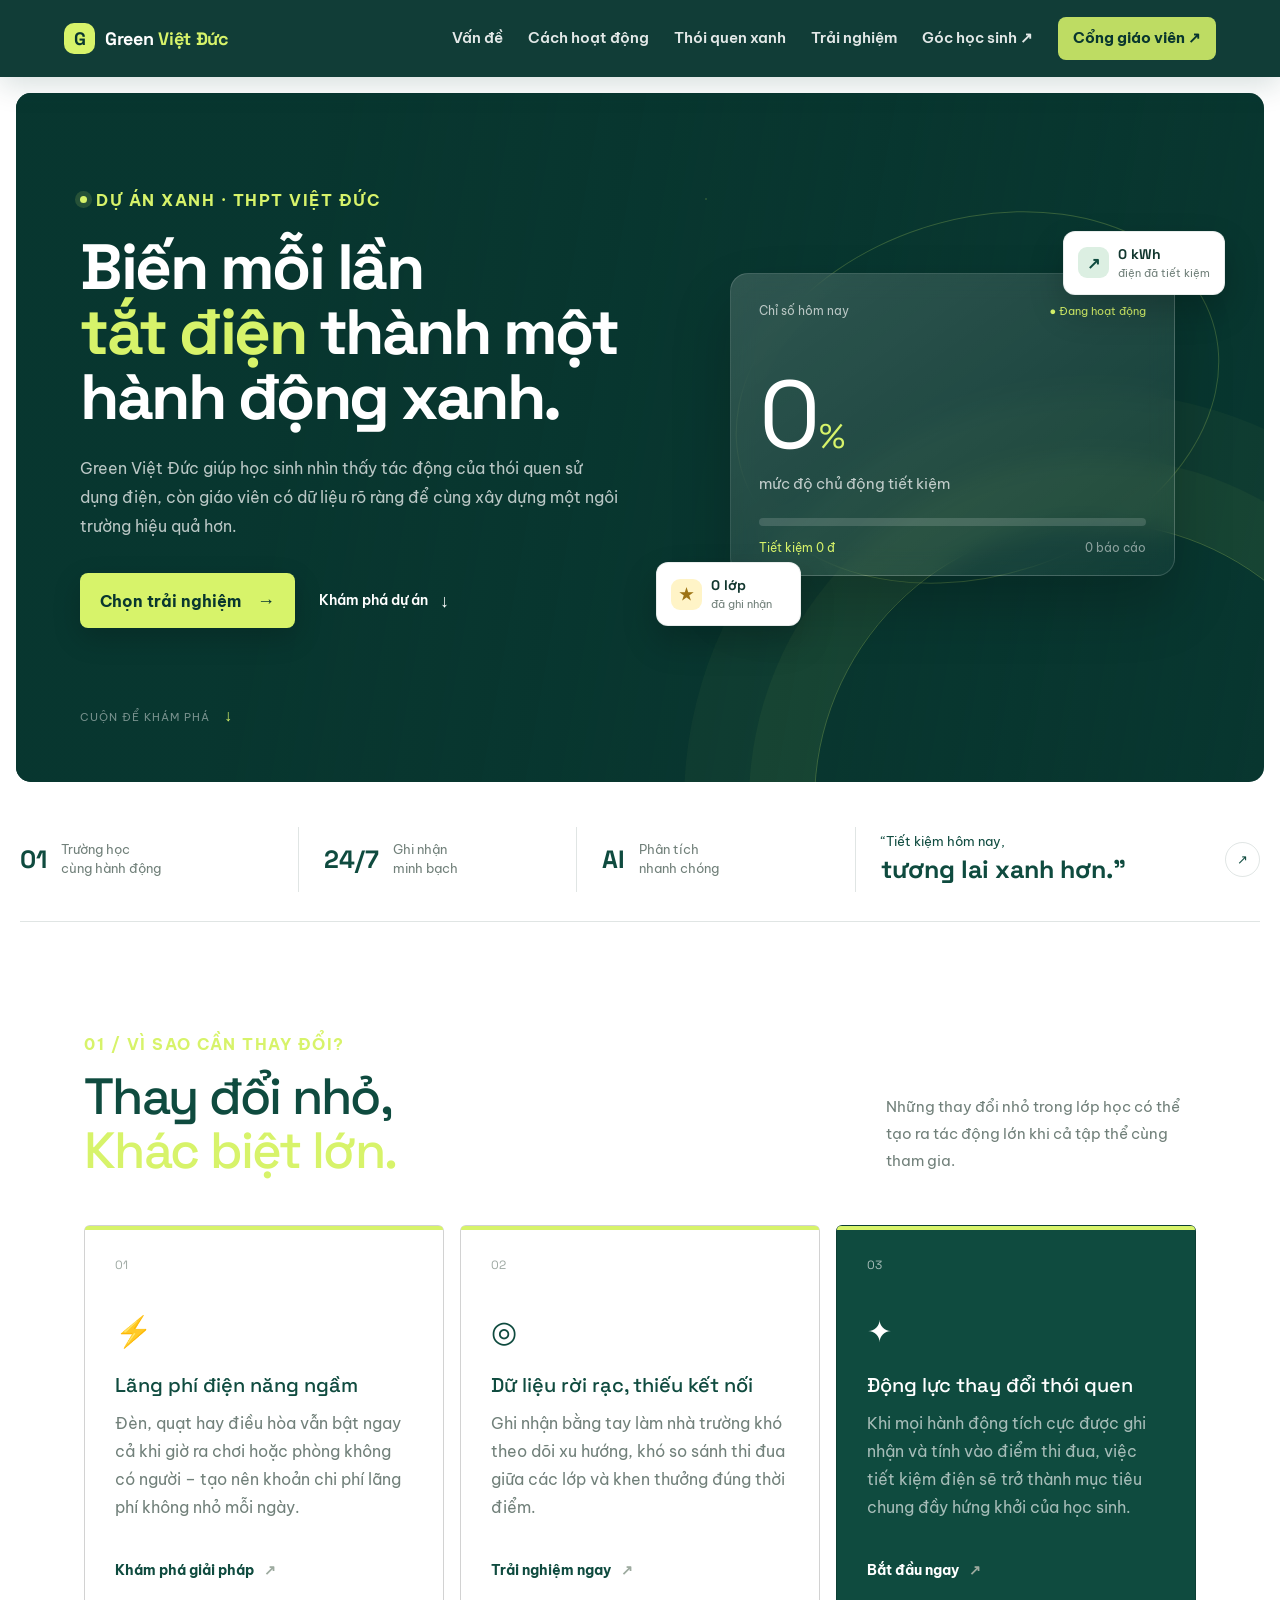
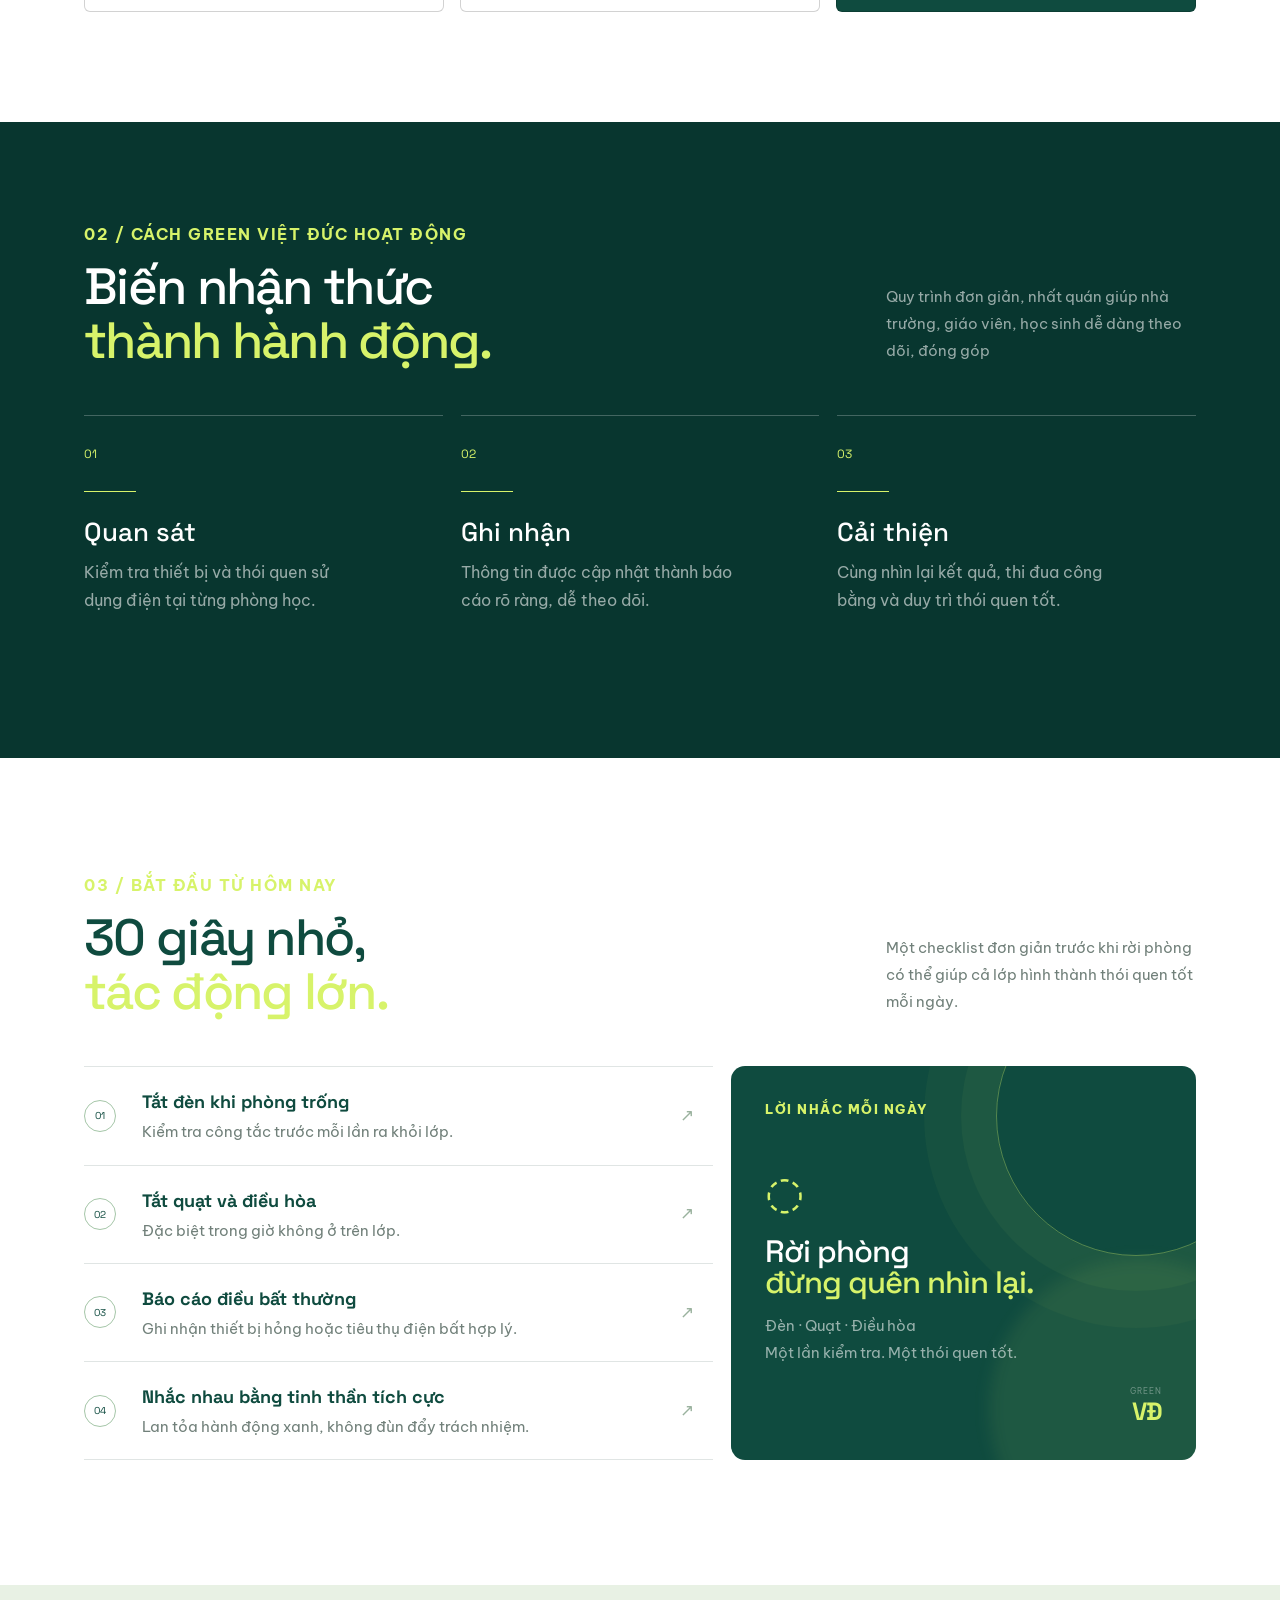
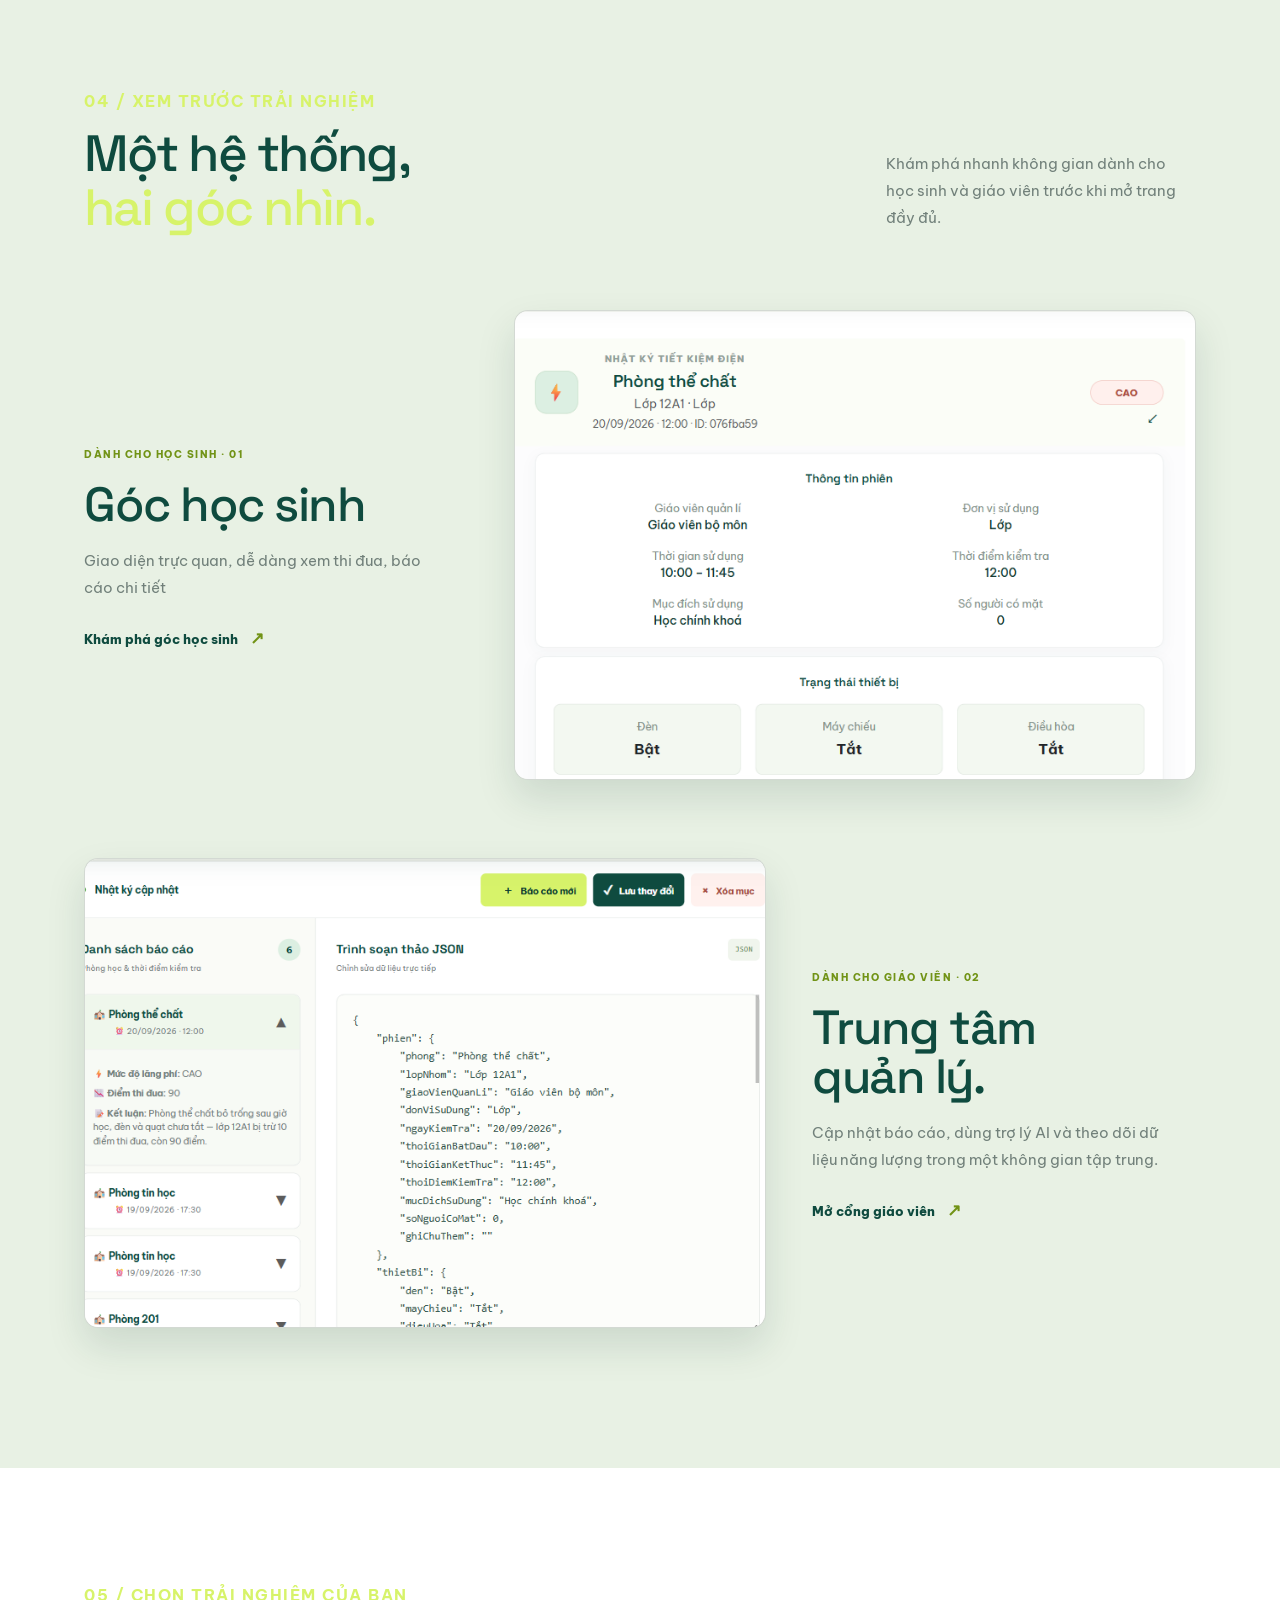
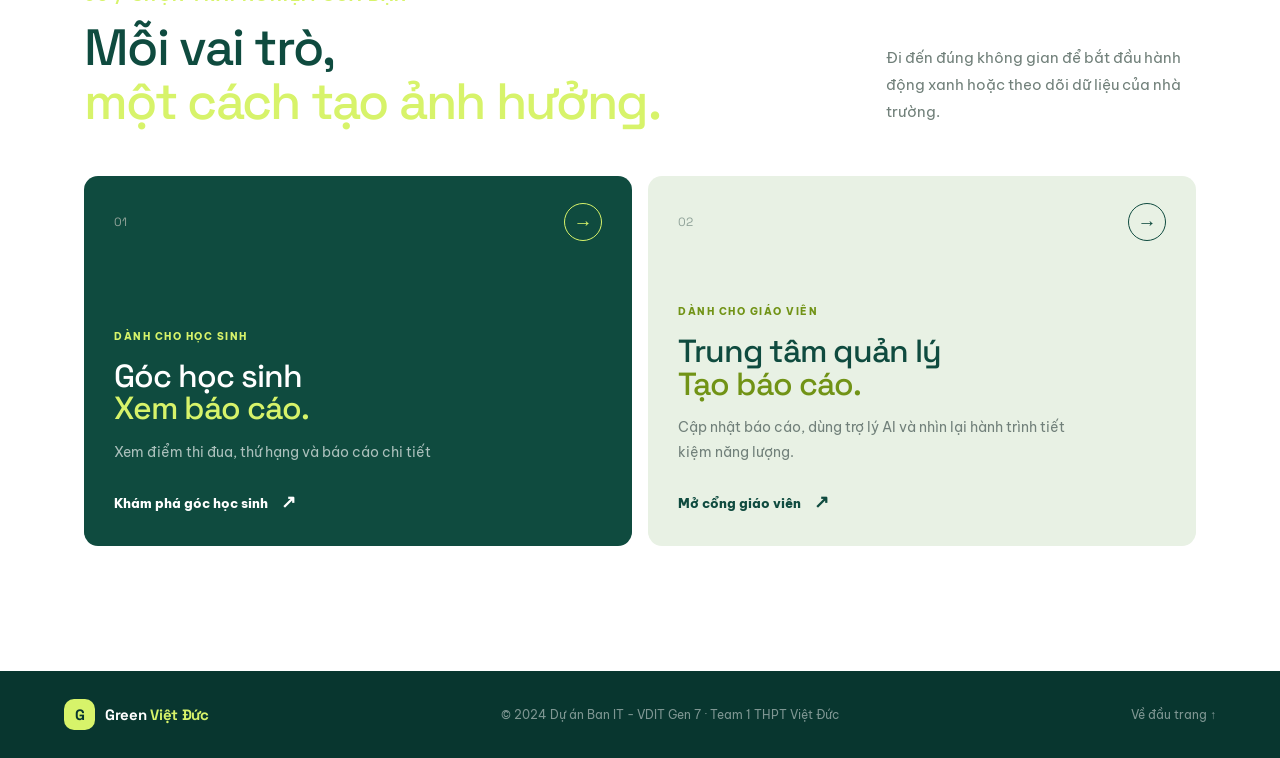
==== commit 1ca4ebb3: "Backup 2" ====
--- a/index.html
+++ b/index.html
@@ -68,7 +68,7 @@
             aria-label="Tổng quan hoạt động tiết kiệm điện"
           >
             <div class="visual-orbit orbit-one"></div>
-            <div class="visual-orbit orbit-two"></div>
+            <div class="visual-orbit norbit-two"></div>
             <div class="energy-panel">
               <div class="panel-topline">
                 <span>Chỉ số hôm nay</span
@@ -404,4 +404,4 @@
     <script src="effect.js"></script>
     <script src="json_viewer.js"></script>
   </body>
-</html>+</html>
--- a/style.css
+++ b/style.css
@@ -205,7 +205,7 @@
 .report-time {
     display: inline-block;
     margin-left: 12px;
-    font-size: 15px;
+    font-size: 13px;
     color: #777;
     font-weight: normal;
 }
@@ -338,7 +338,7 @@
     font-weight: bold;
     margin-bottom: 6px;
     color: #2e7d32;
-    font-size: 15px;
+    font-size: 14px;
 }
 
 .form-grid {
@@ -354,7 +354,7 @@
     padding: 12px;
     border: 1px solid #ccc;
     border-radius: 8px;
-    font-size: 15px;
+    font-size: 14px;
     box-sizing: border-box;
 }
 
@@ -411,7 +411,7 @@
     text-align: center;
     padding: 25px 20px;
     margin-top: 50px;
-    font-size: 15px;
+    font-size: 14px;
 }
 
 /* --- RESPONSIVE MOBILE --- */
@@ -497,7 +497,7 @@
 .btn-primary:hover,
 .btn-partyrock-admin:hover {
     transform: translateY(-3px) scale(1.02) !important;
-    /* box-shadow: 0 10px 25px rgba(46, 125, 50, 0.4) !important; */
+    box-shadow: 0 10px 25px rgba(46, 125, 50, 0.4) !important;
 }
 
 /* 4. Thẻ nội dung (Card) hiệu ứng nâng khối & phát sáng viền nhẹ */
@@ -2777,16 +2777,16 @@
 }
 
 body:not(.admin-page) .hero-note {
-    font-size: 15px;
+    font-size: 13px;
 }
 
 body:not(.admin-page) .panel-topline,
 body:not(.admin-page) .panel-bottomline {
-    font-size: 15px;
+    font-size: 12px;
 }
 
 body:not(.admin-page) .status-pill {
-    font-size: 15px;
+    font-size: 11px;
 }
 
 body:not(.admin-page) .energy-label {
@@ -2794,21 +2794,18 @@
 }
 
 body:not(.admin-page) .floating-chip small {
-    font-size: 15px;
+    font-size: 11px;
 }
 
 body:not(.admin-page) .hero-scroll {
-    font-size: 15px;
+    font-size: 11px;
 }
 
 body:not(.admin-page) .impact-item {
-    font-size: 15px;
-}
-
-body:not(.admin-page) .section-heading p {
-    font-size: 20px;
-}
-
+    font-size: 13px;
+}
+
+body:not(.admin-page) .section-heading p,
 body:not(.admin-page) .report-intro p {
     font-size: 15px;
 }
@@ -2819,13 +2816,9 @@
     font-size: 16px;
 }
 
-body:not(.admin-page) .process-step p {
-    font-size: 20px;
-}
-
 body:not(.admin-page) .text-link,
 body:not(.admin-page) .community-link {
-    font-size: 15px;
+    font-size: 14px;
 }
 
 body:not(.admin-page) .habit-item p,
@@ -2835,19 +2828,15 @@
 
 body:not(.admin-page) .footer-inner p,
 body:not(.admin-page) .footer-inner a {
-    font-size: 15px;
+    font-size: 12px;
 }
 
 @media screen and (max-width: 768px) {
     body:not(.admin-page) .impact-item {
-        font-size: 15px;
+        font-size: 11px;
     }
 
     body:not(.admin-page) .section-heading p,
-    body:not(.admin-page) .process-step p {
-        font-size: 20px;
-    }
-
     body:not(.admin-page) .report-intro p,
     body:not(.admin-page) .issue-card p,
     body:not(.admin-page) .process-step p,
@@ -2927,7 +2916,7 @@
 .report-eyebrow {
     margin-bottom: 5px;
     color: #91a098;
-    font-size: 15px;
+    font-size: 10px;
     font-weight: 800;
     letter-spacing: 1.3px;
 }
@@ -2941,13 +2930,13 @@
 
 .report-context {
     color: var(--muted) !important;
-    font-size: 15px !important;
+    font-size: 13px !important;
 }
 
 .report-meta {
     margin-top: 5px;
     color: #a1ada6 !important;
-    font-size: 15px !important;
+    font-size: 11px !important;
 }
 
 .report-level {
@@ -2955,7 +2944,7 @@
     border: 1px solid transparent;
     border-radius: 6px !important;
     padding: 8px 10px !important;
-    font-size: 15px !important;
+    font-size: 10px !important;
     font-weight: 800 !important;
     letter-spacing: .5px;
     text-align: center;
@@ -3002,20 +2991,20 @@
 .report-card-content h6 {
     color: var(--forest);
     font-family: 'Space Grotesk', sans-serif;
-    font-size: 15px;
+    font-size: 13px;
     letter-spacing: -.1px;
 }
 
 .report-card-content .text-muted.small,
 .report-card-content .text-muted {
     color: #84928b !important;
-    font-size: 15px !important;
+    font-size: 12px !important;
 }
 
 .report-card-content .fw-medium,
 .report-card-content .fw-bold {
     color: var(--ink);
-    font-size: 15px;
+    font-size: 13px;
 }
 
 .report-card-content .fs-3 {
@@ -3061,7 +3050,7 @@
 
 .report-impact-item span {
     color: #6d8274;
-    font-size: 15px;
+    font-size: 10px;
     line-height: 1.35;
 }
 
